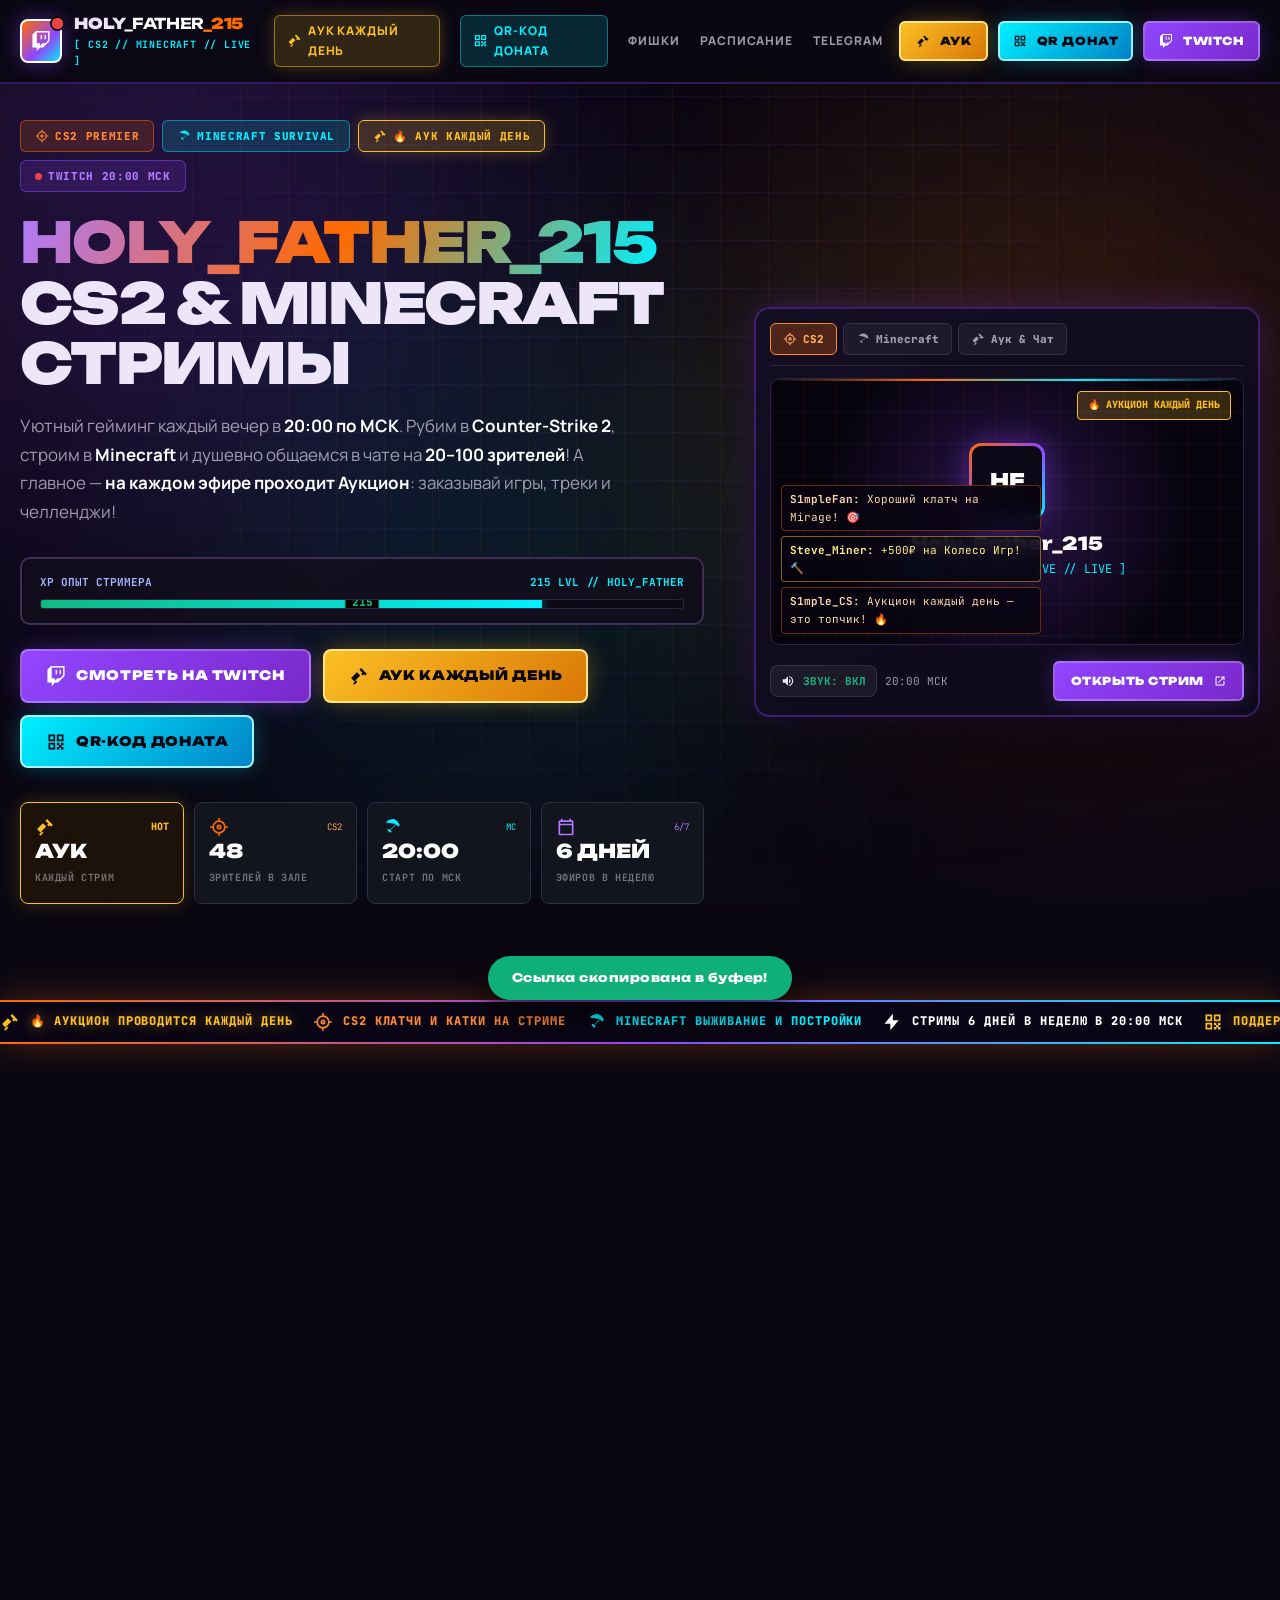
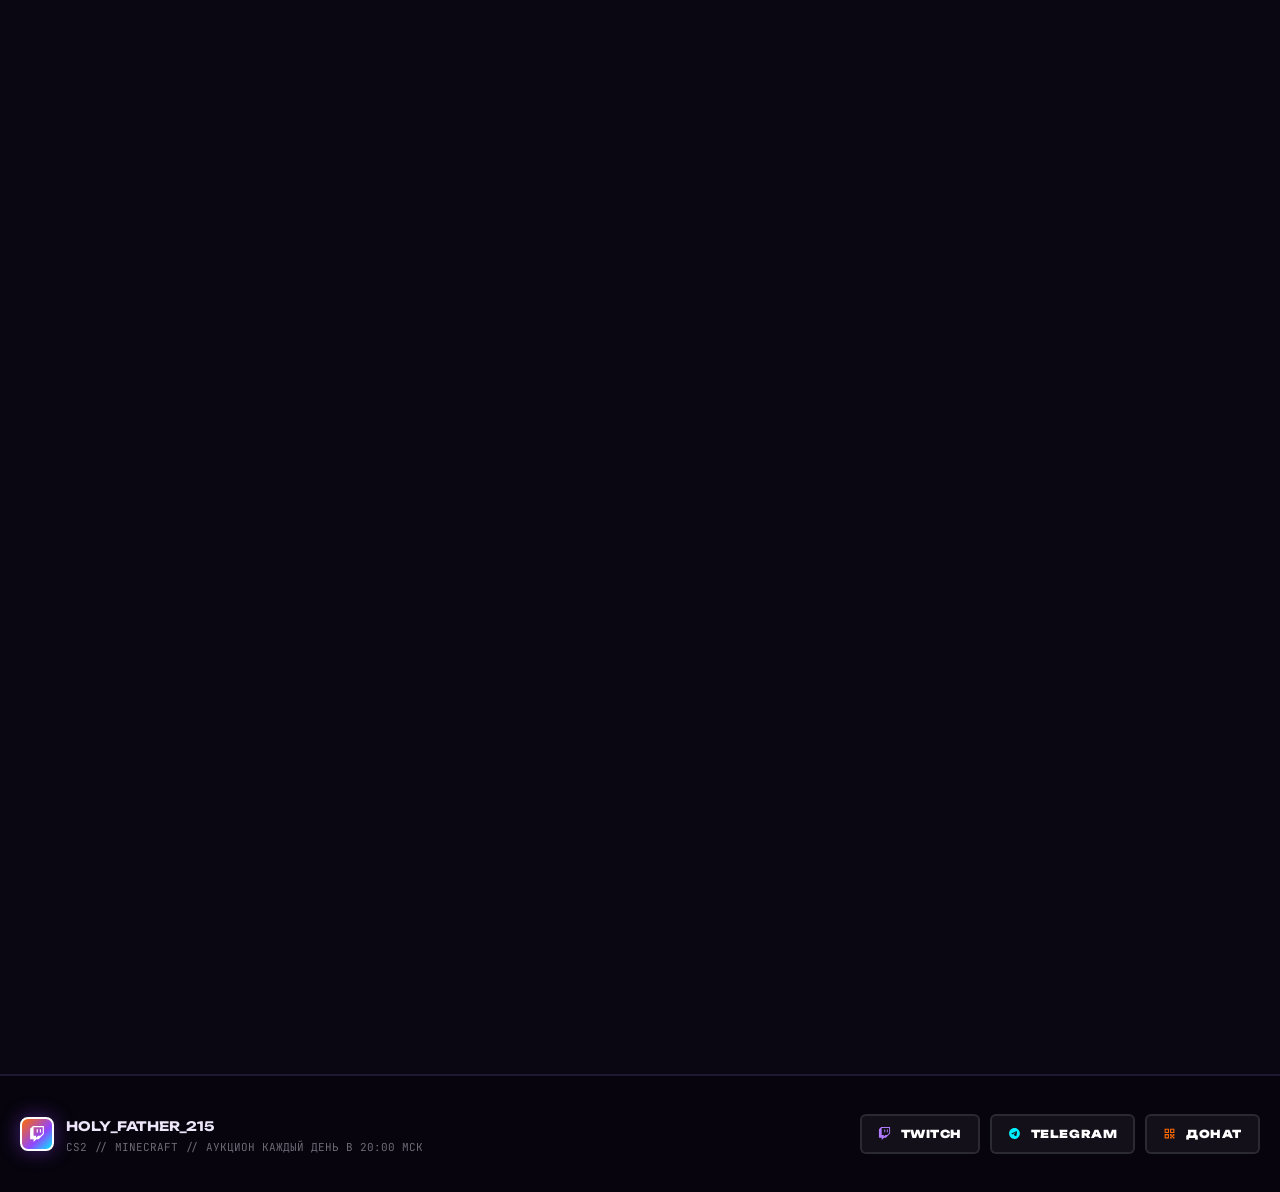
==== index.html @ e89db0e5 "feat: исправить отображение QR-кода и кнопки копирования, создать смешанный дизайн CS2 + Minecraft +" ====
<!doctype html>
<html lang="ru">
<head>
<meta charset="UTF-8" />
<meta name="viewport" content="width=device-width, initial-scale=1.0, maximum-scale=5.0" />
<title>HOLY_FATHER_215 — CS2 & Minecraft Стримы · Аукцион каждый день · 20:00 МСК</title>
<meta name="description" content="Официальный игровой сайт стримера Holy_Father_215. CS2, Minecraft и ламповое общение на Twitch. Эфиры 6 дней в неделю в 20:00 по МСК. Аукцион каждый день! Донат по QR-коду." />
<meta property="og:title" content="HOLY_FATHER_215 — CS2, Minecraft, Twitch · Аук каждый день" />
<meta property="og:description" content="Ламповый стример: CS2, Minecraft, 20–100 зрителей в эфире, аукцион каждый день в 20:00 МСК! Сканируй QR-код для доната." />
<meta property="og:type" content="website" />
<meta name="theme-color" content="#0e0a17" />

<link rel="icon" href="data:image/svg+xml,%3Csvg xmlns='http://www.w3.org/2000/svg' viewBox='0 0 32 32'%3E%3Crect width='32' height='32' rx='6' fill='%239146ff'/%3E%3Cpath d='M7 6h18v14h-5l-4 4-4-4H7V6z' fill='%23fff'/%3E%3Crect x='11' y='10' width='3' height='4' fill='%239146ff'/%3E%3Crect x='18' y='10' width='3' height='4' fill='%239146ff'/%3E%3C/svg%3E" />
<link rel="preconnect" href="https://fonts.googleapis.com" />
<link rel="preconnect" href="https://fonts.gstatic.com" crossorigin />
<link href="https://fonts.googleapis.com/css2?family=Unbounded:wght@400;600;700;800;900&family=Manrope:wght@400;500;600;700;800&family=JetBrains+Mono:wght@500;700;800&display=swap" rel="stylesheet" />

<style>
/* =========================================================
   RESET & GAMING DESIGN TOKENS (CS2 + MINECRAFT + TWITCH)
   ========================================================= */
*, *::before, *::after { box-sizing: border-box; margin: 0; padding: 0; }
html { scroll-behavior: smooth; -webkit-text-size-adjust: 100%; }
body {
  background: #0a0712;
  color: #ede5f8;
  font-family: "Manrope", -apple-system, BlinkMacSystemFont, "Segoe UI", Roboto, sans-serif;
  font-size: 16px;
  line-height: 1.65;
  overflow-x: hidden;
  -webkit-font-smoothing: antialiased;
}

img, svg { display: block; max-width: 100%; }
a { color: inherit; text-decoration: none; }
button { font: inherit; color: inherit; cursor: pointer; border: 0; background: none; }

::selection { background: #9146ff; color: #ffffff; }
::-webkit-scrollbar { width: 8px; }
::-webkit-scrollbar-track { background: #0c0816; }
::-webkit-scrollbar-thumb {
  background: linear-gradient(#ff6b00, #9146ff, #00f0ff);
  border-radius: 4px;
}

:root {
  /* TWITCH TOKENS */
  --twitch: #9146ff;
  --twitch-light: #af7aff;
  --twitch-glow: rgba(145, 70, 255, 0.45);
  
  /* CS2 TACTICAL ORANGE / FIRE TOKENS */
  --cs-orange: #ff6a00;
  --cs-amber: #f59e0b;
  --cs-glow: rgba(255, 106, 0, 0.45);
  --cs-metal: #12151e;
  --cs-border: #283042;
  
  /* MINECRAFT PIXEL / DIAMOND / EMERALD TOKENS */
  --mc-diamond: #00f0ff;
  --mc-diamond-glow: rgba(0, 240, 255, 0.4);
  --mc-emerald: #10b981;
  --mc-gold: #fbbf24;
  --mc-redstone: #ef4444;
  --mc-obsidian: #181124;
  
  /* UI BASE */
  --card-bg: rgba(18, 14, 28, 0.85);
  --card-border: rgba(145, 70, 255, 0.25);
  --line: rgba(255, 255, 255, 0.1);
  --muted: rgba(237, 229, 248, 0.65);
  --muted2: rgba(237, 229, 248, 0.45);
  
  --font-d: "Unbounded", system-ui, sans-serif;
  --font-m: "JetBrains Mono", monospace;
  --ease: cubic-bezier(0.16, 1, 0.3, 1);
}

.container { width: min(1240px, 100% - 36px); margin-inline: auto; }
.ic { width: 20px; height: 20px; fill: currentColor; flex-shrink: 0; }
.display { font-family: var(--font-d); }
.mono { font-family: var(--font-m); }

/* GAMING GRADIENTS */
.grad-twitch-cs {
  background: linear-gradient(115deg, #af7aff 0%, #ff6a00 50%, #00f0ff 100%);
  -webkit-background-clip: text; background-clip: text; color: transparent;
}
.grad-cs2 {
  background: linear-gradient(115deg, #fde68a 0%, #ff6a00 60%, #ef4444 100%);
  -webkit-background-clip: text; background-clip: text; color: transparent;
}
.grad-diamond {
  background: linear-gradient(115deg, #ffffff 0%, #00f0ff 60%, #3b82f6 100%);
  -webkit-background-clip: text; background-clip: text; color: transparent;
}

/* MINECRAFT PIXEL BORDER UTILITY */
.mc-box {
  background: #140f20;
  border: 2px solid #3d2f54;
  box-shadow: inset 2px 2px 0 rgba(255,255,255,0.1), inset -2px -2px 0 rgba(0,0,0,0.6);
}

/* CS2 TACTICAL HUD CUT-CORNER */
.cs-cut {
  clip-path: polygon(0 0, calc(100% - 14px) 0, 100% 14px, 100% 100%, 14px 100%, 0 calc(100% - 14px));
}
.cs-cut-btn {
  clip-path: polygon(0 0, calc(100% - 10px) 0, 100% 10px, 100% 100%, 10px 100%, 0 calc(100% - 10px));
}

/* =========================================================
   CINEMATIC BACKGROUND WITH VOXEL MESH & GLOW
   ========================================================= */
.bg-viewport {
  position: fixed; inset: 0; z-index: -1; overflow: hidden; pointer-events: none;
}
.mesh-cs-mc {
  position: absolute; inset: 0;
  background-image:
    linear-gradient(rgba(145, 70, 255, 0.08) 1px, transparent 1px),
    linear-gradient(90deg, rgba(255, 106, 0, 0.06) 1px, transparent 1px);
  background-size: 48px 48px;
  mask-image: radial-gradient(circle at 50% 30%, black 40%, transparent 88%);
  -webkit-mask-image: radial-gradient(circle at 50% 30%, black 40%, transparent 88%);
}
.ambient-orb {
  position: absolute; border-radius: 50%; filter: blur(140px); opacity: 0.65; will-change: transform;
}
.orb-twitch { width: 620px; height: 620px; left: -140px; top: -100px; background: rgba(145, 70, 255, 0.32); }
.orb-cs { width: 560px; height: 560px; right: -120px; top: 15%; background: rgba(255, 106, 0, 0.26); }
.orb-mc { width: 500px; height: 500px; left: 20%; bottom: 10%; background: rgba(0, 240, 255, 0.18); }
.orb-gold { width: 440px; height: 440px; right: 15%; bottom: 30%; background: rgba(251, 191, 36, 0.16); }

/* =========================================================
   KEYFRAMES & ANIMATIONS
   ========================================================= */
@keyframes hud-float { 0%, 100% { transform: translateY(0); } 50% { transform: translateY(-12px); } }
@keyframes scan-laser { 0% { top: 0; opacity: 0.9; } 50% { opacity: 1; } 100% { top: 100%; opacity: 0.9; } }
@keyframes dot-blink { 0%, 100% { opacity: 1; } 50% { opacity: 0.3; } }
@keyframes dot-ping { 0% { transform: scale(0.9); opacity: 0.9; } 100% { transform: scale(2.2); opacity: 0; } }
@keyframes marquee-anim { 0% { transform: translateX(0); } 100% { transform: translateX(-50%); } }
@keyframes glow-pulse { 0%, 100% { box-shadow: 0 0 25px rgba(251, 191, 36, 0.35); } 50% { box-shadow: 0 0 45px rgba(255, 106, 0, 0.55); } }

.anim-marquee { animation: marquee-anim 28s linear infinite; }
.anim-float { animation: hud-float 6s ease-in-out infinite; }

/* REVEAL ON SCROLL */
.reveal {
  opacity: 0; transform: translateY(24px);
  transition: opacity 0.7s var(--ease), transform 0.7s var(--ease);
}
.reveal.in { opacity: 1; transform: none; }
@media (prefers-reduced-motion: reduce) {
  *, *::before, *::after { animation-duration: 0.01ms !important; transition-duration: 0.01ms !important; }
  .reveal { opacity: 1; transform: none; }
}

/* =========================================================
   TOP NAVIGATION BAR (CS2 + TWITCH + MINECRAFT)
   ========================================================= */
.nav {
  position: fixed; inset: 0 0 auto; z-index: 100;
  background: rgba(10, 7, 18, 0.88); backdrop-filter: blur(20px); -webkit-backdrop-filter: blur(20px);
  border-bottom: 2px solid rgba(145, 70, 255, 0.3);
  transition: all 0.3s var(--ease);
}
.nav-inner {
  display: flex; align-items: center; justify-content: space-between; padding: 12px 0; gap: 16px;
}
.brand-hud {
  display: flex; align-items: center; gap: 12px; font-family: var(--font-d); font-weight: 900;
}
.brand-avatar-box {
  position: relative; width: 44px; height: 44px;
  background: linear-gradient(135deg, #ff6a00, #9146ff 60%, #00f0ff);
  border: 2px solid #fff; border-radius: 8px; display: grid; place-items: center; color: #fff;
  box-shadow: 0 0 20px var(--twitch-glow);
}
.brand-avatar-box .live-dot {
  position: absolute; top: -3px; right: -3px; width: 11px; height: 11px; border-radius: 50%;
  background: #ef4444; box-shadow: 0 0 0 2px #0a0712;
}
.brand-avatar-box .live-dot::after {
  content: ''; position: absolute; inset: 0; border-radius: 50%;
  background: #ef4444; animation: dot-ping 1.8s infinite;
}
.brand-title-wrap { display: flex; flex-direction: column; }
.brand-title {
  font-size: 15px; font-weight: 900; letter-spacing: -0.02em; text-transform: uppercase;
}
.brand-title b { color: #fff; }
.brand-title span { color: var(--cs-orange); }
.brand-sub {
  font-family: var(--font-m); font-size: 10px; font-weight: 700; color: #00f0ff; letter-spacing: 0.08em;
}

.nav-links { display: none; align-items: center; gap: 20px; }
.nav-links a {
  font-size: 12px; font-weight: 800; letter-spacing: 0.08em; text-transform: uppercase;
  color: var(--muted); transition: color 0.2s, transform 0.2s;
  display: inline-flex; align-items: center; gap: 6px;
}
.nav-links a:hover { color: #fff; transform: translateY(-1px); }

.nav-pill-gold {
  color: #fbbf24 !important; background: rgba(251, 191, 36, 0.16);
  border: 1px solid rgba(251, 191, 36, 0.5); padding: 5px 12px; border-radius: 6px;
  box-shadow: 0 0 16px rgba(251, 191, 36, 0.25);
}
.nav-pill-gold:hover { background: rgba(251, 191, 36, 0.3); border-color: #fbbf24; }

.nav-pill-qr {
  color: #00f0ff !important; background: rgba(0, 240, 255, 0.14);
  border: 1px solid rgba(0, 240, 255, 0.4); padding: 5px 12px; border-radius: 6px;
}
.nav-pill-qr:hover { background: rgba(0, 240, 255, 0.25); border-color: #00f0ff; }

.nav-actions { display: flex; align-items: center; gap: 10px; }
.mobile-toggle-btn {
  display: none; background: rgba(255, 255, 255, 0.08);
  border: 1px solid var(--line); border-radius: 6px; padding: 8px;
}
@media (min-width: 980px) {
  .nav-links { display: flex; }
  .mobile-toggle-btn { display: none; }
}
@media (max-width: 979px) {
  .mobile-toggle-btn { display: grid; place-items: center; }
}

/* MOBILE DRAWER */
.mobile-nav {
  position: fixed; inset: 0; background: rgba(10, 7, 18, 0.98); backdrop-filter: blur(28px);
  z-index: 99; display: none; flex-direction: column; padding: 84px 20px 32px; gap: 14px;
}
.mobile-nav.open { display: flex; }
.mobile-nav a {
  font-family: var(--font-d); font-size: 14px; font-weight: 800; padding: 14px 18px; border-radius: 8px;
  background: rgba(255, 255, 255, 0.04); border: 1px solid var(--line);
  display: flex; align-items: center; gap: 12px;
}
.mobile-nav a.gold {
  background: rgba(251, 191, 36, 0.16); border-color: #fbbf24; color: #fbbf24;
}

/* =========================================================
   BUTTONS (GAMING CS2 / MINECRAFT STYLE)
   ========================================================= */
.btn {
  position: relative; display: inline-flex; align-items: center; justify-content: center; gap: 10px;
  padding: 14px 24px; font-family: var(--font-d); font-size: 13px; font-weight: 900;
  letter-spacing: 0.05em; text-transform: uppercase; transition: all 0.25s var(--ease);
  overflow: hidden; white-space: nowrap; border-radius: 8px;
}
.btn:hover { transform: translateY(-2px); }
.btn:active { transform: translateY(0); }
.btn-sm { padding: 9px 16px; font-size: 11px; border-radius: 6px; }

.btn-twitch {
  background: linear-gradient(135deg, #9146ff, #7928ca); color: #fff;
  box-shadow: 0 0 25px -4px var(--twitch-glow); border: 2px solid rgba(255, 255, 255, 0.25);
}
.btn-twitch:hover {
  background: linear-gradient(135deg, #a25fff, #8f3fe6); box-shadow: 0 0 35px var(--twitch-glow);
}

.btn-cs {
  background: linear-gradient(135deg, #ff6a00, #d95300); color: #fff;
  box-shadow: 0 0 25px -4px var(--cs-glow); border: 2px solid #ffa05c;
}
.btn-cs:hover {
  background: linear-gradient(135deg, #ff7e24, #ff6a00); box-shadow: 0 0 35px var(--cs-glow);
}

.btn-gold {
  background: linear-gradient(135deg, #fbbf24, #d97706); color: #0a0712; font-weight: 900;
  box-shadow: 0 0 25px -4px rgba(251, 191, 36, 0.45); border: 2px solid #fde68a;
}
.btn-gold:hover {
  background: linear-gradient(135deg, #fde68a, #fbbf24); box-shadow: 0 0 35px rgba(251, 191, 36, 0.6);
}

.btn-diamond {
  background: linear-gradient(135deg, #00f0ff, #0284c7); color: #0a0712; font-weight: 900;
  box-shadow: 0 0 25px -4px var(--mc-diamond-glow); border: 2px solid #a5f3fc;
}
.btn-diamond:hover {
  background: linear-gradient(135deg, #a5f3fc, #00f0ff); box-shadow: 0 0 35px var(--mc-diamond-glow);
}

.btn-ghost {
  background: rgba(255, 255, 255, 0.05); border: 2px solid var(--line); color: #fff;
}
.btn-ghost:hover {
  background: rgba(255, 255, 255, 0.12); border-color: rgba(255, 255, 255, 0.3);
}

/* =========================================================
   HERO SECTION (CS2 HUD + MINECRAFT BLOCKS + TWITCH)
   ========================================================= */
.hero { padding: 120px 0 60px; position: relative; }
.hero-grid {
  display: grid; grid-template-columns: 1fr; gap: 40px; align-items: center;
}
@media (min-width: 1040px) {
  .hero-grid { grid-template-columns: 1.15fr 0.85fr; gap: 50px; }
}

.game-badges-row {
  display: flex; flex-wrap: wrap; gap: 8px; margin-bottom: 20px;
}
.badge-tag {
  display: inline-flex; align-items: center; gap: 6px; padding: 6px 14px; border-radius: 6px;
  font-size: 11px; font-weight: 800; letter-spacing: 0.06em; text-transform: uppercase;
  font-family: var(--font-m);
}
.tag-cs {
  background: rgba(255, 106, 0, 0.16); border: 1px solid rgba(255, 106, 0, 0.5); color: #ff8833;
}
.tag-mc {
  background: rgba(0, 240, 255, 0.15); border: 1px solid rgba(0, 240, 255, 0.45); color: #00f0ff;
}
.tag-twitch {
  background: rgba(145, 70, 255, 0.16); border: 1px solid rgba(145, 70, 255, 0.5); color: #af7aff;
}
.tag-auc {
  background: rgba(251, 191, 36, 0.18); border: 1px solid #fbbf24; color: #fbbf24;
  box-shadow: 0 0 16px rgba(251, 191, 36, 0.25);
}

.hero h1 {
  font-family: var(--font-d); font-size: clamp(32px, 5.2vw, 56px); font-weight: 900;
  line-height: 1.08; letter-spacing: -0.03em; margin-bottom: 18px;
}
.hero p.lead {
  font-size: clamp(15px, 1.8vw, 17px); line-height: 1.7; color: var(--muted);
  max-width: 620px; margin-bottom: 30px;
}
.hero p.lead b { color: #fff; }

.hero-cta-row {
  display: flex; flex-wrap: wrap; align-items: center; gap: 12px; margin-bottom: 34px;
}

/* MINECRAFT XP BAR AT HERO STATS */
.mc-xp-container {
  background: rgba(18, 14, 28, 0.85); border: 2px solid #3d2f54; border-radius: 10px;
  padding: 14px 18px; margin-bottom: 24px; position: relative;
}
.mc-xp-head {
  display: flex; align-items: center; justify-content: space-between; font-size: 11px;
  font-family: var(--font-m); font-weight: 700; color: #a5b4fc; margin-bottom: 8px;
}
.mc-xp-bar {
  height: 10px; background: #0c0816; border: 1px solid #2e2440; border-radius: 3px;
  overflow: hidden; position: relative;
}
.mc-xp-fill {
  height: 100%; width: 78%;
  background: linear-gradient(90deg, #10b981, #00f0ff);
  box-shadow: 0 0 12px rgba(0, 240, 255, 0.6);
}
.mc-lvl-num {
  position: absolute; left: 50%; top: -8px; transform: translateX(-50%);
  background: #000; border: 1px solid #10b981; color: #10b981;
  font-family: var(--font-m); font-size: 11px; font-weight: 900; padding: 0 6px; border-radius: 4px;
}

/* STATS GRID (CS2 + MC + TWITCH STATS) */
.hud-stats-grid {
  display: grid; grid-template-columns: repeat(2, 1fr); gap: 10px;
}
@media (min-width: 540px) {
  .hud-stats-grid { grid-template-columns: repeat(4, 1fr); }
}
.hud-card {
  background: var(--cs-metal); border: 1px solid var(--cs-border); border-radius: 8px;
  padding: 14px; position: relative; transition: all 0.2s var(--ease);
}
.hud-card:hover {
  border-color: #ff6a00; transform: translateY(-2px);
  box-shadow: 0 8px 20px -6px var(--cs-glow);
}
.hud-card.gold-glow {
  border-color: #fbbf24; background: rgba(38, 24, 8, 0.7);
  box-shadow: 0 0 20px rgba(251, 191, 36, 0.2);
}
.hud-card-top {
  display: flex; align-items: center; justify-content: space-between; margin-bottom: 4px;
}
.hud-card b {
  display: block; font-family: var(--font-d); font-size: 19px; font-weight: 900; line-height: 1.1; color: #fff;
}
.hud-card small {
  font-family: var(--font-m); font-size: 10px; font-weight: 700; text-transform: uppercase;
  color: var(--muted2); letter-spacing: 0.06em;
}

/* =========================================================
   STREAM PLAYER (SWITCHABLE MODES: CS2, MINECRAFT, TWITCH)
   ========================================================= */
.stream-hud-box {
  background: linear-gradient(145deg, #130e22, #0d0918);
  border: 2px solid rgba(145, 70, 255, 0.35); border-radius: 16px; padding: 14px;
  box-shadow: 0 24px 60px -12px rgba(0, 0, 0, 0.8), 0 0 45px -10px var(--twitch-glow);
  position: relative;
}
.stream-hud-tabs {
  display: flex; gap: 6px; padding-bottom: 10px; border-bottom: 1px solid var(--line);
}
.stream-tab-btn {
  padding: 6px 12px; font-family: var(--font-m); font-size: 11px; font-weight: 800;
  border-radius: 6px; background: rgba(255, 255, 255, 0.05); border: 1px solid var(--line);
  color: var(--muted); cursor: pointer; transition: all 0.2s; display: flex; align-items: center; gap: 6px;
}
.stream-tab-btn:hover { color: #fff; background: rgba(255, 255, 255, 0.1); }
.stream-tab-btn.active {
  background: rgba(145, 70, 255, 0.25); border-color: #af7aff; color: #fff;
}
.stream-tab-btn.active.cs {
  background: rgba(255, 106, 0, 0.25); border-color: #ff8833; color: #ffaa55;
}
.stream-tab-btn.active.mc {
  background: rgba(0, 240, 255, 0.2); border-color: #00f0ff; color: #00f0ff;
}

.player-viewport {
  position: relative; border-radius: 10px; aspect-ratio: 16/9; overflow: hidden;
  background: #06030c; margin: 12px 0; display: flex; flex-direction: column;
  justify-content: space-between; border: 1px solid #2e2246;
}
.player-viewport .screen-layer {
  position: absolute; inset: 0;
  background:
    radial-gradient(circle at 50% 50%, rgba(145, 70, 255, 0.25) 0%, transparent 70%),
    linear-gradient(rgba(0, 240, 255, 0.06) 1px, transparent 1px),
    linear-gradient(90deg, rgba(255, 106, 0, 0.06) 1px, transparent 1px);
  background-size: 100% 100%, 32px 32px, 32px 32px;
}
.player-scanline {
  position: absolute; left: 0; right: 0; height: 2px;
  background: linear-gradient(90deg, transparent, #ff6a00, #00f0ff, transparent);
  animation: scan-laser 4s linear infinite; pointer-events: none;
}
.stream-center-card {
  position: relative; z-index: 2; display: flex; flex-direction: column;
  align-items: center; justify-content: center; height: 100%; padding: 16px; text-align: center;
}
.avatar-hud-ring {
  width: 76px; height: 76px; border-radius: 12px; margin-bottom: 10px;
  background: linear-gradient(135deg, #ff6a00, #9146ff, #00f0ff);
  padding: 3px; box-shadow: 0 0 30px var(--twitch-glow);
}
.avatar-hud-inner {
  width: 100%; height: 100%; border-radius: 9px; background: #0c0818;
  display: grid; place-items: center; font-family: var(--font-d); font-weight: 900;
  font-size: 20px; color: #fff;
}
.hud-chip-top {
  position: absolute; top: 12px; right: 12px; padding: 5px 10px; border-radius: 4px;
  font-size: 10px; font-weight: 800; font-family: var(--font-m);
  background: rgba(251, 191, 36, 0.2); border: 1px solid #fbbf24; color: #fbbf24;
}
.hud-chat-box {
  position: absolute; bottom: 10px; left: 10px; display: flex; flex-direction: column;
  gap: 5px; max-width: 260px; z-index: 3; pointer-events: none;
}
.hud-chat-line {
  font-size: 11px; font-family: var(--font-m); background: rgba(8, 4, 16, 0.85);
  backdrop-filter: blur(8px); padding: 4px 8px; border-radius: 4px;
  border: 1px solid rgba(255, 255, 255, 0.08);
}
.hud-chat-line.cs-chat { border-color: rgba(255, 106, 0, 0.4); color: #fed7aa; }
.hud-chat-line.mc-chat { border-color: rgba(0, 240, 255, 0.4); color: #cffafe; }
.hud-chat-line.auc-chat { border-color: rgba(251, 191, 36, 0.5); color: #fef08a; }

.stream-hud-bottom {
  display: flex; align-items: center; justify-content: space-between; padding-top: 4px; gap: 10px;
}

/* =========================================================
   TICKER RUNNING STRIP (CS2 / MC / TWITCH ALERTS)
   ========================================================= */
.ticker-gaming {
  background: linear-gradient(90deg, #ff6a00, #9146ff, #00f0ff);
  padding: 2px 0; margin: 36px 0; box-shadow: 0 0 35px rgba(255, 106, 0, 0.3);
}
.ticker-dark {
  background: #090514; padding: 10px 0; overflow: hidden; display: flex;
}
.ticker-content { display: flex; gap: 40px; white-space: nowrap; }
.tick-unit {
  display: inline-flex; align-items: center; gap: 10px; font-family: var(--font-m);
  font-size: 12px; font-weight: 800; text-transform: uppercase; letter-spacing: 0.08em; color: #fff;
}
.tick-unit.cs { color: #ff8833; }
.tick-unit.mc { color: #00f0ff; }
.tick-unit.auc { color: #fbbf24; text-shadow: 0 0 14px rgba(251, 191, 36, 0.5); }

/* =========================================================
   SECTION HEADINGS
   ========================================================= */
.sec-title-wrap { text-align: center; max-width: 720px; margin: 0 auto 40px; }
.sec-tag {
  display: inline-flex; align-items: center; gap: 8px; padding: 5px 14px; border-radius: 6px;
  font-size: 11px; font-weight: 800; letter-spacing: 0.08em; text-transform: uppercase;
  font-family: var(--font-m); margin-bottom: 12px;
}
.sec-tag.gold { background: rgba(251, 191, 36, 0.15); border: 1px solid #fbbf24; color: #fbbf24; }
.sec-tag.diamond { background: rgba(0, 240, 255, 0.14); border: 1px solid #00f0ff; color: #00f0ff; }
.sec-tag.orange { background: rgba(255, 106, 0, 0.16); border: 1px solid #ff6a00; color: #ff8833; }

.sec-title-wrap h2 {
  font-family: var(--font-d); font-size: clamp(26px, 3.8vw, 42px); font-weight: 900;
  letter-spacing: -0.03em; line-height: 1.15; margin-bottom: 12px;
}
.sec-title-wrap p { font-size: 16px; color: var(--muted); line-height: 1.6; }

/* =========================================================
   1) ПЛАШКА: АУКЦИОН ПРОВОДИТСЯ КАЖДЫЙ ДЕНЬ (CS2 CASE / MC CHEST VIBE)
   ========================================================= */
.auc-epic-card {
  background: linear-gradient(135deg, rgba(38, 20, 5, 0.92), rgba(18, 10, 32, 0.95));
  border: 2px solid #fbbf24; border-radius: 16px; padding: clamp(24px, 4vw, 40px);
  box-shadow: 0 0 50px rgba(251, 191, 36, 0.25), inset 0 0 25px rgba(251, 191, 36, 0.08);
  position: relative; overflow: hidden; margin-bottom: 50px;
}
.auc-epic-card::before {
  content: ''; position: absolute; top: -60px; right: -60px; width: 300px; height: 300px;
  background: radial-gradient(circle, rgba(251, 191, 36, 0.2) 0%, transparent 70%);
  pointer-events: none;
}
.auc-grid-layout {
  display: grid; grid-template-columns: 1fr; gap: 24px; align-items: center;
}
@media (min-width: 860px) {
  .auc-grid-layout { grid-template-columns: 1.25fr 0.75fr; gap: 36px; }
}

.auc-details h3 {
  font-family: var(--font-d); font-size: clamp(22px, 3.2vw, 36px); font-weight: 900;
  line-height: 1.18; color: #fff; margin-bottom: 12px;
}
.auc-details p {
  font-size: clamp(14px, 1.7vw, 16px); color: rgba(254, 243, 199, 0.9);
  line-height: 1.65; margin-bottom: 22px;
}
.auc-details p b { color: #fbbf24; }

.auc-status-widget {
  background: #0f0a1c; border: 1px solid rgba(251, 191, 36, 0.4);
  border-radius: 12px; padding: 20px; box-shadow: 0 8px 24px rgba(0, 0, 0, 0.5);
}
.auc-status-top {
  display: flex; align-items: center; justify-content: space-between; margin-bottom: 12px;
}

/* =========================================================
   2) ОТДЕЛЬНЫЙ QR-КОД ДЛЯ ДОНАТА (100% ВИДЕН, БЕЗ СРЕЗОВ)
   ========================================================= */
.donate-qr-wrapper {
  background: linear-gradient(145deg, rgba(24, 12, 46, 0.92), rgba(12, 6, 24, 0.96));
  border: 2px solid rgba(0, 240, 255, 0.45); border-radius: 20px;
  padding: clamp(24px, 4.5vw, 48px); margin-bottom: 60px;
  box-shadow: 0 24px 60px -10px rgba(0, 0, 0, 0.8), 0 0 45px rgba(0, 240, 255, 0.2);
  position: relative;
}
/* GRID WITH MINMAX(0, ...) PREVENTS ANY UNWANTED OVERFLOW */
.donate-qr-content {
  display: grid; grid-template-columns: minmax(0, 1fr); gap: 36px; align-items: center;
}
@media (min-width: 900px) {
  .donate-qr-content { grid-template-columns: minmax(0, 1.15fr) minmax(0, 0.85fr); gap: 48px; }
}

.qr-info-column { min-width: 0; }
.qr-info-column h2 {
  font-family: var(--font-d); font-size: clamp(26px, 3.6vw, 40px); font-weight: 900;
  line-height: 1.15; margin-bottom: 14px;
}
.qr-info-column p {
  font-size: 15px; color: var(--muted); line-height: 1.65; margin-bottom: 24px;
}

/* FIXED & ROCK-SOLID COPY LINK BAR (WILL NEVER CUT OFF THE BUTTON!) */
.copy-url-bar {
  background: #090514; border: 1.5px solid rgba(0, 240, 255, 0.35); border-radius: 10px;
  padding: 8px 10px 8px 16px; display: flex; align-items: center; justify-content: space-between;
  gap: 12px; margin-top: 22px; width: 100%; max-width: 100%; box-sizing: border-box;
}
.copy-url-bar code {
  font-family: var(--font-m); font-size: 12px; color: #a5f3fc;
  flex: 1 1 0%; min-width: 0; overflow: hidden; text-overflow: ellipsis; white-space: nowrap;
}
.btn-copy-bar {
  flex: 0 0 auto; white-space: nowrap; padding: 10px 18px; border-radius: 6px;
  font-family: var(--font-d); font-size: 11px; font-weight: 800;
  background: linear-gradient(135deg, #00f0ff, #0284c7); color: #0a0712;
  transition: all 0.2s; display: flex; align-items: center; gap: 6px;
}
.btn-copy-bar:hover { background: #38bdf8; transform: translateY(-1px); }
.btn-copy-bar.done {
  background: #10b981; color: #fff;
}

/* QR CODE VISUAL FRAME (GUARANTEED VISIBILITY & SIZING) */
.qr-visual-box {
  display: flex; flex-direction: column; align-items: center; text-align: center;
  min-width: 0; justify-content: center;
}
.qr-minecraft-case {
  position: relative; padding: 18px; background: #ffffff;
  border-radius: 16px; border: 3px solid #ff6a00;
  box-shadow: 0 0 40px var(--cs-glow), 0 0 60px var(--mc-diamond-glow);
  width: 260px; max-width: 100%; aspect-ratio: 1 / 1;
  display: flex; align-items: center; justify-content: center; margin-bottom: 16px;
}
.qr-minecraft-case img {
  width: 100%; height: 100%; object-fit: contain; border-radius: 6px;
}
.qr-scan-beam {
  position: absolute; left: 8px; right: 8px; height: 3px;
  background: linear-gradient(90deg, transparent, #ff6a00, #00f0ff, transparent);
  box-shadow: 0 0 12px #00f0ff; animation: scan-laser 3s ease-in-out infinite;
  pointer-events: none; border-radius: 2px;
}
.bracket-corner { position: absolute; width: 18px; height: 18px; border: 3px solid #00f0ff; }
.bk-tl { top: -4px; left: -4px; border-right: 0; border-bottom: 0; }
.bk-tr { top: -4px; right: -4px; border-left: 0; border-bottom: 0; }
.bk-bl { bottom: -4px; left: -4px; border-right: 0; border-top: 0; }
.bk-br { bottom: -4px; right: -4px; border-left: 0; border-top: 0; }

/* =========================================================
   FEATURES GRID (GAMING THEME: CS2, MC, TWITCH)
   ========================================================= */
.gaming-feat-grid {
  display: grid; grid-template-columns: 1fr; gap: 18px;
}
@media (min-width: 640px) { .gaming-feat-grid { grid-template-columns: repeat(2, 1fr); } }
@media (min-width: 1040px) { .gaming-feat-grid { grid-template-columns: repeat(3, 1fr); } }

.g-card {
  background: var(--cs-metal); border: 2px solid #221c33; border-radius: 14px;
  padding: 28px 24px; position: relative; transition: all 0.25s var(--ease);
}
.g-card:hover {
  transform: translateY(-4px); border-color: #9146ff;
  box-shadow: 0 16px 35px -10px var(--twitch-glow);
}
.g-card.cs-accent { border-color: rgba(255, 106, 0, 0.4); }
.g-card.cs-accent:hover { border-color: #ff6a00; box-shadow: 0 16px 35px -10px var(--cs-glow); }
.g-card.mc-accent { border-color: rgba(0, 240, 255, 0.4); }
.g-card.mc-accent:hover { border-color: #00f0ff; box-shadow: 0 16px 35px -10px var(--mc-diamond-glow); }

.g-card-icon {
  width: 48px; height: 48px; border-radius: 10px; display: grid; place-items: center;
  color: #fff; margin-bottom: 16px;
}
.g-card h3 {
  font-family: var(--font-d); font-size: 17px; font-weight: 800; color: #fff; margin-bottom: 8px;
}
.g-card p { font-size: 14px; color: var(--muted); line-height: 1.6; }

/* =========================================================
   SCHEDULE & TELEGRAM
   ========================================================= */
.sched-mc-grid { display: grid; grid-template-columns: 1fr; gap: 28px; }
@media (min-width: 960px) { .sched-mc-grid { grid-template-columns: 1fr 1fr; } }

.sched-box {
  background: var(--card-bg); border: 2px solid var(--card-border); border-radius: 18px;
  padding: 30px; position: relative;
}
.timer-row { display: flex; gap: 10px; margin: 24px 0; }
.timer-cell {
  flex: 1; background: #0c0818; border: 1.5px solid #2e2444; border-radius: 10px;
  padding: 14px 6px; text-align: center;
}
.timer-cell b {
  display: block; font-family: var(--font-d); font-size: clamp(24px, 3.5vw, 36px);
  font-weight: 900; color: #fff; line-height: 1;
}
.timer-cell small {
  font-family: var(--font-m); font-size: 10px; font-weight: 700; text-transform: uppercase;
  color: var(--muted2); letter-spacing: 0.08em;
}

.week-pills { display: grid; grid-template-columns: repeat(7, 1fr); gap: 6px; margin-top: 20px; }
.day-mc-pill {
  background: rgba(255, 255, 255, 0.04); border: 1px solid var(--line); border-radius: 8px;
  padding: 10px 4px; text-align: center;
}
.day-mc-pill b {
  display: block; font-family: var(--font-d); font-size: 12px; font-weight: 800; color: #fff; margin-bottom: 2px;
}
.day-mc-pill span { display: block; font-size: 9px; font-family: var(--font-m); color: var(--muted2); }
.day-mc-pill.today {
  border-color: #ff6a00; background: rgba(255, 106, 0, 0.22); box-shadow: 0 0 16px var(--cs-glow);
}
.day-mc-pill.today b { color: #ffaa55; }
.day-mc-pill.sun { border-color: #00f0ff; background: rgba(0, 240, 255, 0.1); }
.day-mc-pill.sun span { color: #00f0ff; }

/* TELEGRAM POLL WIDGET */
.tg-hud-poll {
  background: #0d121c; border: 1.5px solid rgba(0, 240, 255, 0.35); border-radius: 14px;
  padding: 20px;
}
.poll-choice {
  background: rgba(255, 255, 255, 0.05); border: 1px solid rgba(255, 255, 255, 0.1);
  border-radius: 8px; padding: 12px 14px; margin-top: 10px; cursor: pointer;
  position: relative; overflow: hidden; display: flex; align-items: center;
  justify-content: space-between; transition: border-color 0.2s;
}
.poll-choice:hover { border-color: #00f0ff; }
.poll-choice.voted { border-color: #00f0ff; background: rgba(0, 240, 255, 0.15); }
.poll-choice-fill {
  position: absolute; left: 0; top: 0; bottom: 0; background: rgba(0, 240, 255, 0.2);
  pointer-events: none; transition: width 0.6s var(--ease);
}

/* GAMING SOUNDBOARD (XP DING, CS BEEP, SUB CHEER) */
.soundboard-row {
  display: flex; flex-wrap: wrap; justify-content: center; gap: 10px; margin-top: 18px;
}
.sb-btn {
  background: rgba(255, 255, 255, 0.06); border: 1px solid var(--line); border-radius: 8px;
  padding: 10px 16px; font-family: var(--font-m); font-size: 13px; font-weight: 700;
  display: inline-flex; align-items: center; gap: 8px; transition: all 0.2s; cursor: pointer;
}
.sb-btn:hover {
  background: rgba(145, 70, 255, 0.2); border-color: #9146ff; transform: scale(1.05);
}

/* =========================================================
   MEGA CTA & FOOTER
   ========================================================= */
.mega-gamer-cta {
  background: linear-gradient(135deg, rgba(38, 14, 56, 0.9), rgba(12, 6, 26, 0.96));
  border: 2px solid rgba(255, 106, 0, 0.5); border-radius: 24px;
  padding: clamp(32px, 5vw, 60px); text-align: center; position: relative;
  box-shadow: 0 0 55px rgba(255, 106, 0, 0.25);
}
.footer {
  border-top: 2px solid #201734; padding: 36px 0; background: #07040d; margin-top: 80px;
}
.footer-inner {
  display: flex; flex-direction: column; gap: 18px; align-items: center; text-align: center;
}
@media (min-width: 768px) {
  .footer-inner { flex-direction: row; justify-content: space-between; text-align: left; }
}

/* FLOATING TOAST */
.hud-toast {
  position: fixed; bottom: 20px; left: 50%; transform: translateX(-50%) translateY(120px);
  background: rgba(16, 185, 129, 0.95); color: #fff; padding: 12px 24px; border-radius: 999px;
  font-family: var(--font-d); font-size: 12px; font-weight: 800; letter-spacing: 0.04em;
  box-shadow: 0 10px 30px rgba(0, 0, 0, 0.7); z-index: 200; transition: transform 0.3s var(--ease);
  pointer-events: none;
}
.hud-toast.show { transform: translateX(-50%) translateY(0); }

/* FLOATING PARTICLES */
.floating-particle {
  position: fixed; font-size: 24px; pointer-events: none; z-index: 999;
  animation: particle-rise 1.3s ease-out forwards;
}
@keyframes particle-rise {
  0% { transform: translate(-50%, 0) scale(0.6); opacity: 1; }
  100% { transform: translate(-50%, -100px) scale(1.3); opacity: 0; }
}

.sec-spacing { padding: 65px 0; }
@media (max-width: 768px) { .sec-spacing { padding: 40px 0; } }
</style>
</head>
<body>

<!-- SVG SPRITESHEET (CS2, MINECRAFT, TWITCH) -->
<svg style="display:none">
  <defs>
    <!-- TWITCH -->
    <g id="i-twitch"><path d="M11.571 4.714h1.715v5.143H11.57zm4.715 0H18v5.143h-1.714zM6 0L1.714 4.286v15.428h5.143V24l4.286-4.286h3.428L22.286 12V0zm14.571 11.143l-3.428 3.428h-3.429l-3 3v-3H6.857V1.714h13.714Z"/></g>
    <!-- TELEGRAM -->
    <g id="i-telegram"><path d="M12 2C6.48 2 2 6.48 2 12s4.48 10 10 10 10-4.48 10-10S17.52 2 12 2zm4.64 6.8c-.15 1.58-.8 5.42-1.13 7.19-.14.75-.42 1-.68 1.03-.58.05-1.02-.38-1.58-.75-.88-.58-1.38-.94-2.23-1.5-.99-.65-.35-1.01.22-1.59.15-.15 2.71-2.48 2.76-2.69a.2.2 0 00-.05-.18c-.06-.05-.14-.03-.21-.02-.09.02-1.49.95-4.22 2.79-.4.27-.76.41-1.08.4-.36-.01-1.04-.2-1.55-.37-.63-.2-1.12-.31-1.08-.66.02-.18.27-.36.74-.55 2.92-1.27 4.86-2.11 5.83-2.51 2.78-1.16 3.35-1.36 3.73-1.36.08 0 .27.02.39.12.1.08.13.19.14.27-.01.06.01.24 0 .38z"/></g>
    <!-- CS2 CROSSHAIR / TARGET -->
    <g id="i-target"><path d="M12 2v3m0 14v3M2 12h3m14 0h3m-10-7a7 7 0 100 14 7 7 0 000-14zm0 5a2 2 0 100 4 2 2 0 000-4z" stroke="currentColor" stroke-width="2" stroke-linecap="round" fill="none"/></g>
    <!-- MINECRAFT PICKAXE -->
    <g id="i-pickaxe"><path d="M14.5 2.5a13 13 0 017 7l-2 2-2.5-2.5-7 7 1.5 1.5-1.5 1.5-3.5-3.5 1.5-1.5 1.5 1.5 7-7L4.5 6.5l2-2a13 13 0 018-2z" fill="currentColor"/></g>
    <!-- MINECRAFT SWORD -->
    <g id="i-sword"><path d="M19.5 2.5l2 2-9 9 1.5 1.5-2 2-1-1-3 3 1.5 1.5-1.5 1.5-2-2-2 2-1.5-1.5 2-2-2-2 1.5-1.5 1.5 1.5 3-3-1-1 2-2 1.5 1.5 9-9z" fill="currentColor"/></g>
    <!-- AUCTION GAVEL -->
    <g id="i-gavel"><path d="M14.5 2.5l7 7-2 2-7-7 2-2zm-5 5l4 4-7 7-4-4 7-7zm-4.5 13.5l3.5-3.5 1.5 1.5-3.5 3.5-1.5-1.5zm11-13l2 2-1.5 1.5-2-2 1.5-1.5zm6 17H2v2h20v-2z" fill="currentColor"/></g>
    <!-- QR CODE ICON -->
    <g id="i-qr"><path d="M3 3h8v8H3V3zm2 2v4h4V5H5zm8-2h8v8h-8V3zm2 2v4h4V5h-4zM3 13h8v8H3v-8zm2 2v4h4v-4H5zm13-2h3v3h-3v-3zm-5 0h3v3h-3v-3zm0 5h3v3h-3v-3zm5 0h3v3h-3v-3zm-2.5-2.5h3v3h-3v-3z" fill="currentColor"/></g>
    <!-- COPY ICON -->
    <g id="i-copy"><path d="M16 1H4c-1.1 0-2 .9-2 2v14h2V3h12V1zm3 4H8c-1.1 0-2 .9-2 2v14c0 1.1.9 2 2 2h11c1.1 0 2-.9 2-2V7c0-1.1-.9-2-2-2zm0 16H8V7h11v14z" fill="currentColor"/></g>
    <g id="i-check"><path d="M9 16.2L4.8 12l-1.4 1.4L9 19 21 7l-1.4-1.4L9 16.2z" fill="currentColor"/></g>
    <!-- SOUND -->
    <g id="i-volume"><path d="M3 9v6h4l5 5V4L7 9H3zm13.5 3c0-1.77-1.02-3.29-2.5-4.03v8.05c1.48-.73 2.5-2.25 2.5-4.02zM14 3.23v2.06c2.89.86 5 3.54 5 6.71s-2.11 5.85-5 6.71v2.06c4.01-.91 7-4.49 7-8.77s-2.99-7.86-7-8.77z" fill="currentColor"/></g>
    <!-- USERS -->
    <g id="i-users"><path d="M16 11c1.66 0 2.99-1.34 2.99-3S17.66 5 16 5c-1.66 0-3 1.34-3 3s1.34 3 3 3zm-8 0c1.66 0 2.99-1.34 2.99-3S9.66 5 8 5C6.34 5 5 6.34 5 3s1.34 3 3 3zm0 2c-2.33 0-7 1.17-7 3.5V19h14v-2.5c0-2.33-4.67-3.5-7-3.5zm8 0c-.29 0-.62.02-.97.05 1.16.84 1.97 1.97 1.97 3.45V19h6v-2.5c0-2.33-4.67-3.5-7-3.5z" fill="currentColor"/></g>
    <!-- BOLT -->
    <g id="i-bolt"><path d="M13 2L3 14h7v8l10-12h-7z" fill="currentColor"/></g>
    <!-- CALENDAR -->
    <g id="i-calendar"><path d="M19 4h-1V2h-2v2H8V2H6v2H5c-1.11 0-1.99.9-1.99 2L3 20a2 2 0 002 2h14c1.1 0 2-.9 2-2V6c0-1.1-.9-2-2-2zm0 16H5V10h14v10zm0-12H5V6h14v2z" fill="currentColor"/></g>
    <!-- CHAT -->
    <g id="i-chat"><path d="M20 2H4c-1.1 0-2 .9-2 2v18l4-4h14c1.1 0 2-.9 2-2V4c0-1.1-.9-2-2-2zm0 14H6l-2 2V4h16v12z" fill="currentColor"/></g>
    <!-- SPARK -->
    <g id="i-spark"><path d="M12 2L9.5 9.5 2 12l7.5 2.5L12 22l2.5-7.5L22 12l-7.5-2.5z" fill="currentColor"/></g>
    <!-- EXTERNAL -->
    <g id="i-external"><path d="M19 19H5V5h7V3H5a2 2 0 00-2 2v14a2 2 0 002 2h14a2 2 0 002-2v-7h-2v7zM14 3v2h3.59l-9.83 9.83 1.41 1.41L19 6.41V10h2V3h-7z" fill="currentColor"/></g>
  </defs>
</svg>

<!-- VIEWPORT AMBIENT SCENERY -->
<div class="bg-viewport" aria-hidden="true">
  <div class="mesh-cs-mc"></div>
  <div class="ambient-orb orb-twitch"></div>
  <div class="ambient-orb orb-cs"></div>
  <div class="ambient-orb orb-mc"></div>
  <div class="ambient-orb orb-gold"></div>
</div>

<!-- ================= NAVIGATION BAR ================= -->
<header class="nav" id="mainNavbar">
  <div class="container nav-inner">
    <a href="#top" class="brand-hud">
      <div class="brand-avatar-box">
        <svg class="ic" viewBox="0 0 24 24"><use href="#i-twitch"/></svg>
        <span class="live-dot"></span>
      </div>
      <div class="brand-title-wrap">
        <div class="brand-title">Holy<b>_Father</b><span>_215</span></div>
        <div class="brand-sub">[ CS2 // MINECRAFT // LIVE ]</div>
      </div>
    </a>

    <nav class="nav-links">
      <a href="#auction" class="nav-pill-gold">
        <svg class="ic" style="width:15px;height:15px;color:#fbbf24" viewBox="0 0 24 24"><use href="#i-gavel"/></svg>
        Аук каждый день
      </a>
      <a href="#donate-qr" class="nav-pill-qr">
        <svg class="ic" style="width:15px;height:15px;color:#00f0ff" viewBox="0 0 24 24"><use href="#i-qr"/></svg>
        QR-код Доната
      </a>
      <a href="#features">Фишки</a>
      <a href="#schedule">Расписание</a>
      <a href="#telegram">Telegram</a>
    </nav>

    <div class="nav-actions">
      <a class="btn btn-gold btn-sm" href="#auction">
        <svg class="ic" style="width:14px;height:14px" viewBox="0 0 24 24"><use href="#i-gavel"/></svg>
        <span>Аук</span>
      </a>
      <a class="btn btn-diamond btn-sm" href="#donate-qr">
        <svg class="ic" style="width:14px;height:14px" viewBox="0 0 24 24"><use href="#i-qr"/></svg>
        <span>QR Донат</span>
      </a>
      <a class="btn btn-twitch btn-sm" href="https://www.twitch.tv/holy_father_215" target="_blank" rel="noopener noreferrer">
        <svg class="ic" style="width:14px;height:14px" viewBox="0 0 24 24"><use href="#i-twitch"/></svg>
        <span>Twitch</span>
      </a>
      <button class="mobile-toggle-btn" id="btnToggleNav" aria-label="Открыть навигацию">
        <svg class="ic" viewBox="0 0 24 24"><path d="M3 18h18v-2H3v2zm0-5h18v-2H3v2zm0-7v2h18V6H3z"/></svg>
      </button>
    </div>
  </div>
</header>

<!-- MOBILE NAVIGATION DRAWER -->
<div class="mobile-nav" id="mobileNavMenu">
  <a href="#auction" class="gold" onclick="closeNavDrawer()"><svg class="ic" viewBox="0 0 24 24"><use href="#i-gavel"/></svg>🔨 Аукцион каждый день</a>
  <a href="#donate-qr" onclick="closeNavDrawer()"><svg class="ic" viewBox="0 0 24 24"><use href="#i-qr"/></svg>📱 QR-код для Доната</a>
  <a href="#top" onclick="closeNavDrawer()"><svg class="ic" viewBox="0 0 24 24"><use href="#i-target"/></svg>🎯 Стрим CS2 & Minecraft</a>
  <a href="#features" onclick="closeNavDrawer()"><svg class="ic" viewBox="0 0 24 24"><use href="#i-spark"/></svg>⚡ Фишки канала</a>
  <a href="#schedule" onclick="closeNavDrawer()"><svg class="ic" viewBox="0 0 24 24"><use href="#i-calendar"/></svg>📅 Расписание 20:00 МСК</a>
  <a href="#telegram" onclick="closeNavDrawer()"><svg class="ic" viewBox="0 0 24 24"><use href="#i-telegram"/></svg>✈️ Telegram канал</a>
  <a class="btn btn-twitch" href="https://www.twitch.tv/holy_father_215" target="_blank" rel="noopener noreferrer">
    <svg class="ic" viewBox="0 0 24 24"><use href="#i-twitch"/></svg>Смотреть на Twitch
  </a>
</div>

<!-- ================= HERO SECTION (CS2 + MC + TWITCH) ================= -->
<section class="hero" id="top">
  <div class="container hero-grid">
    <div class="reveal">
      
      <!-- GAMING BADGES (CS2 + MC + TWITCH + AUCTION) -->
      <div class="game-badges-row">
        <div class="badge-tag tag-cs">
          <svg class="ic" style="width:14px;height:14px" viewBox="0 0 24 24"><use href="#i-target"/></svg>
          <span>CS2 PREMIER</span>
        </div>
        <div class="badge-tag tag-mc">
          <svg class="ic" style="width:14px;height:14px" viewBox="0 0 24 24"><use href="#i-pickaxe"/></svg>
          <span>MINECRAFT SURVIVAL</span>
        </div>
        <div class="badge-tag tag-auc">
          <svg class="ic" style="width:14px;height:14px" viewBox="0 0 24 24"><use href="#i-gavel"/></svg>
          <span>🔥 АУК КАЖДЫЙ ДЕНЬ</span>
        </div>
        <div class="badge-tag tag-twitch">
          <span class="live-dot" style="display:inline-block;width:7px;height:7px;border-radius:50%;background:#ef4444"></span>
          <span>TWITCH 20:00 МСК</span>
        </div>
      </div>

      <h1>
        <span class="grad-twitch-cs">HOLY_FATHER_215</span><br />
        <span>CS2 & MINECRAFT</span> <span class="cyan">СТРИМЫ</span>
      </h1>

      <p class="lead">
        Уютный гейминг каждый вечер в <b>20:00 по МСК</b>. Рубим в <b>Counter-Strike 2</b>, строим в <b>Minecraft</b> 
        и душевно общаемся в чате на <b>20–100 зрителей</b>! 
        А главное — <b>на каждом эфире проходит Аукцион</b>: заказывай игры, треки и челленджи!
      </p>

      <!-- MINECRAFT XP BAR HUD -->
      <div class="mc-xp-container">
        <div class="mc-xp-head">
          <span>XP ОПЫТ СТРИМЕРА</span>
          <span style="color:#00f0ff">215 LVL // HOLY_FATHER</span>
        </div>
        <div class="mc-xp-bar">
          <div class="mc-xp-fill"></div>
          <div class="mc-lvl-num">215</div>
        </div>
      </div>

      <div class="hero-cta-row">
        <a class="btn btn-twitch" href="https://www.twitch.tv/holy_father_215" target="_blank" rel="noopener noreferrer">
          <svg class="ic" viewBox="0 0 24 24"><use href="#i-twitch"/></svg>
          Смотреть на Twitch
        </a>
        <a class="btn btn-gold" href="#auction">
          <svg class="ic" viewBox="0 0 24 24"><use href="#i-gavel"/></svg>
          Аук каждый день
        </a>
        <a class="btn btn-diamond" href="#donate-qr">
          <svg class="ic" viewBox="0 0 24 24"><use href="#i-qr"/></svg>
          QR-код Доната
        </a>
      </div>

      <!-- TACTICAL CS2 / MC STATS GRID -->
      <div class="hud-stats-grid">
        <div class="hud-card gold-glow">
          <div class="hud-card-top">
            <svg class="ic" style="color:#fbbf24" viewBox="0 0 24 24"><use href="#i-gavel"/></svg>
            <span style="font-size:10px;font-family:var(--font-m);font-weight:900;color:#fbbf24">HOT</span>
          </div>
          <b>АУК</b>
          <small>Каждый стрим</small>
        </div>

        <div class="hud-card">
          <div class="hud-card-top">
            <svg class="ic" style="color:#ff6a00" viewBox="0 0 24 24"><use href="#i-target"/></svg>
            <span style="font-size:9px;font-family:var(--font-m);color:#ffaa55">CS2</span>
          </div>
          <b id="viewersHudCount">48</b>
          <small>Зрителей в зале</small>
        </div>

        <div class="hud-card">
          <div class="hud-card-top">
            <svg class="ic" style="color:#00f0ff" viewBox="0 0 24 24"><use href="#i-pickaxe"/></svg>
            <span style="font-size:9px;font-family:var(--font-m);color:#00f0ff">MC</span>
          </div>
          <b>20:00</b>
          <small>Старт по МСК</small>
        </div>

        <div class="hud-card">
          <div class="hud-card-top">
            <svg class="ic" style="color:#af7aff" viewBox="0 0 24 24"><use href="#i-calendar"/></svg>
            <span style="font-size:9px;font-family:var(--font-m);color:#af7aff">6/7</span>
          </div>
          <b>6 ДНЕЙ</b>
          <small>Эфиров в неделю</small>
        </div>
      </div>

    </div>

    <!-- STREAM VIEWER MOCKUP WITH SWITCHABLE MODES (CS2 / MC / TWITCH) -->
    <div class="stream-hud-box reveal">
      
      <!-- MODE SWITCHER TABS -->
      <div class="stream-hud-tabs">
        <button class="stream-tab-btn active cs" id="tabCs2" onclick="setStreamMode('cs2')">
          <svg class="ic" style="width:14px;height:14px" viewBox="0 0 24 24"><use href="#i-target"/></svg> CS2
        </button>
        <button class="stream-tab-btn mc" id="tabMc" onclick="setStreamMode('mc')">
          <svg class="ic" style="width:14px;height:14px" viewBox="0 0 24 24"><use href="#i-pickaxe"/></svg> Minecraft
        </button>
        <button class="stream-tab-btn" id="tabChat" onclick="setStreamMode('chat')">
          <svg class="ic" style="width:14px;height:14px" viewBox="0 0 24 24"><use href="#i-gavel"/></svg> Аук & Чат
        </button>
      </div>

      <!-- STREAM SCREEN DISPLAY -->
      <div class="player-viewport">
        <div class="screen-layer" id="screenLayerBg"></div>
        <div class="player-scanline"></div>

        <div class="hud-chip-top" id="screenTopBadge">
          🔥 АУКЦИОН КАЖДЫЙ ДЕНЬ
        </div>

        <div class="stream-center-card">
          <div class="avatar-hud-ring anim-float">
            <div class="avatar-hud-inner" id="avatarIcon">HF</div>
          </div>
          <h3 style="font-family:var(--font-d);font-size:18px;font-weight:900;color:#fff;margin-bottom:2px" id="streamGameTitle">
            Holy_Father_215
          </h3>
          <p style="font-size:12px;font-family:var(--font-m);color:#00f0ff" id="streamGameSubtitle">
            [ РЕЖИМ: CS2 COMPETITIVE // LIVE ]
          </p>
        </div>

        <div class="hud-chat-box" id="hudChatFeed">
          <div class="hud-chat-line cs-chat"><b>S1mpleFan:</b> Хороший клатч на Mirage! 🎯</div>
          <div class="hud-chat-line auc-chat"><b>Steve_Miner:</b> +500₽ на Колесо Игр! 🔨</div>
        </div>
      </div>

      <div class="stream-hud-bottom">
        <div style="display:flex;align-items:center;gap:8px">
          <button class="sb-btn" id="btnToggleSound" style="padding:6px 10px;font-size:11px" aria-label="Звук">
            <svg class="ic" style="width:14px;height:14px" viewBox="0 0 24 24"><use href="#i-volume"/></svg>
            <span id="txtSoundState" style="color:#10b981">ЗВУК: ВКЛ</span>
          </button>
          <span class="mono" style="font-size:11px;color:var(--muted)">20:00 МСК</span>
        </div>

        <a class="btn btn-twitch btn-sm" href="https://www.twitch.tv/holy_father_215" target="_blank" rel="noopener noreferrer">
          Открыть стрим <svg class="ic" style="width:12px;height:12px" viewBox="0 0 24 24"><use href="#i-external"/></svg>
        </a>
      </div>

    </div>
  </div>
</section>

<!-- ================= TICKER STRIP ================= -->
<div class="ticker-gaming" aria-hidden="true">
  <div class="ticker-dark">
    <div class="ticker-content anim-marquee">
      <span class="tick-unit auc"><svg class="ic" viewBox="0 0 24 24"><use href="#i-gavel"/></svg> 🔥 АУКЦИОН ПРОВОДИТСЯ КАЖДЫЙ ДЕНЬ</span>
      <span class="tick-unit cs"><svg class="ic" viewBox="0 0 24 24"><use href="#i-target"/></svg> CS2 КЛАТЧИ И КАТКИ НА СТРИМЕ</span>
      <span class="tick-unit mc"><svg class="ic" viewBox="0 0 24 24"><use href="#i-pickaxe"/></svg> MINECRAFT ВЫЖИВАНИЕ И ПОСТРОЙКИ</span>
      <span class="tick-unit"><svg class="ic" viewBox="0 0 24 24"><use href="#i-bolt"/></svg> СТРИМЫ 6 ДНЕЙ В НЕДЕЛЮ В 20:00 МСК</span>
      <span class="tick-unit auc"><svg class="ic" viewBox="0 0 24 24"><use href="#i-qr"/></svg> ПОДДЕРЖКА ПО QR-КОДУ НА САЙТЕ</span>
      <span class="tick-unit mc"><svg class="ic" viewBox="0 0 24 24"><use href="#i-users"/></svg> 20–100 ЗРИТЕЛЕЙ · ЛАМПОВЫЙ ЧАТ</span>
      <!-- Loop duplicate -->
      <span class="tick-unit auc"><svg class="ic" viewBox="0 0 24 24"><use href="#i-gavel"/></svg> 🔥 АУКЦИОН ПРОВОДИТСЯ КАЖДЫЙ ДЕНЬ</span>
      <span class="tick-unit cs"><svg class="ic" viewBox="0 0 24 24"><use href="#i-target"/></svg> CS2 КЛАТЧИ И КАТКИ НА СТРИМЕ</span>
      <span class="tick-unit mc"><svg class="ic" viewBox="0 0 24 24"><use href="#i-pickaxe"/></svg> MINECRAFT ВЫЖИВАНИЕ И ПОСТРОЙКИ</span>
      <span class="tick-unit"><svg class="ic" viewBox="0 0 24 24"><use href="#i-bolt"/></svg> СТРИМЫ 6 ДНЕЙ В НЕДЕЛЮ В 20:00 МСК</span>
      <span class="tick-unit auc"><svg class="ic" viewBox="0 0 24 24"><use href="#i-qr"/></svg> ПОДДЕРЖКА ПО QR-КОДУ НА САЙТЕ</span>
      <span class="tick-unit mc"><svg class="ic" viewBox="0 0 24 24"><use href="#i-users"/></svg> 20–100 ЗРИТЕЛЕЙ · ЛАМПОВЫЙ ЧАТ</span>
    </div>
  </div>
</div>

<!-- =========================================================
     1) ПЛАШКА: АУКЦИОН ПРОВОДИТСЯ КАЖДЫЙ ДЕНЬ
     ========================================================= -->
<section class="sec-spacing" id="auction">
  <div class="container">
    
    <div class="auc-epic-card reveal">
      <div class="auc-grid-layout">
        
        <div class="auc-details">
          <div class="sec-tag gold">
            <svg class="ic" style="width:14px;height:14px" viewBox="0 0 24 24"><use href="#i-gavel"/></svg>
            <span>ГЛАВНАЯ ФИШКА ЭФИРОВ</span>
          </div>

          <h3>🔨 АУК ПРОВОДИТСЯ КАЖДЫЙ ДЕНЬ!</h3>
          
          <p>
            На канале <b>Holy_Father_215</b> аукцион проходит <b>абсолютно каждый день во время трансляции</b>! 
            Зрители выбирают, во что рубимся — катки в <b>CS2</b>, походы в шахты <b>Minecraft</b>, заказ треков или безумные челленджи. 
            Заходи каждый вечер в 20:00 МСК и влияй на стрим!
          </p>

          <div style="display:flex;flex-wrap:wrap;gap:12px">
            <a class="btn btn-gold" href="https://www.twitch.tv/holy_father_215" target="_blank" rel="noopener noreferrer">
              <svg class="ic" viewBox="0 0 24 24"><use href="#i-twitch"/></svg>
              Залететь на Аук на Twitch
            </a>
            <a class="btn btn-diamond" href="#donate-qr">
              <svg class="ic" viewBox="0 0 24 24"><use href="#i-qr"/></svg>
              QR-код для Доната
            </a>
          </div>
        </div>

        <div class="auc-status-widget">
          <div class="auc-status-top">
            <span class="mono" style="font-size:11px;font-weight:800;color:#fbbf24">СТАТУС АУКА:</span>
            <span style="background:#fbbf24;color:#0a0712;padding:3px 10px;border-radius:4px;font-size:11px;font-family:var(--font-m);font-weight:900">
              КАЖДЫЙ ДЕНЬ
            </span>
          </div>

          <div style="font-size:13px;color:rgba(255,255,255,0.85);line-height:1.6;margin-bottom:14px">
            С понедельника по субботу ровно в <b>20:00 по МСК</b>. В воскресенье — по голосованию в Telegram.
          </div>

          <div style="display:flex;align-items:center;gap:8px;padding:10px;border-radius:6px;background:rgba(251,191,36,0.12);border:1px solid rgba(251,191,36,0.3)">
            <svg class="ic" style="color:#fbbf24;width:16px;height:16px" viewBox="0 0 24 24"><use href="#i-spark"/></svg>
            <span style="font-size:12px;font-weight:700;color:#fde68a">
              Интерактивный стрим и ламповый чат
            </span>
          </div>
        </div>

      </div>
    </div>

  </div>
</section>

<!-- =========================================================
     2) ОТДЕЛЬНЫЙ QR-КОД ДЛЯ ДОНАТА (100% ВИДЕН, БЕЗ СРЕЗОВ)
     ========================================================= -->
<section class="sec-spacing" id="donate-qr" style="padding-top:0">
  <div class="container">
    
    <div class="donate-qr-wrapper reveal">
      <div class="donate-qr-content">
        
        <!-- LEFT TEXT & BUTTONS (MIN-WIDTH: 0 ENSURES NO CUT-OFFS!) -->
        <div class="qr-info-column">
          <div class="sec-tag diamond">
            <svg class="ic" style="width:14px;height:14px" viewBox="0 0 24 24"><use href="#i-qr"/></svg>
            <span>Донат & Поддержка</span>
          </div>

          <h2>
            Донат по <span class="grad-diamond">QR-коду</span>
          </h2>

          <p>
            Хочешь поддержать стримера, озвучить голосовое сообщение на трансляции во время катки в <b>CS2</b> или <b>Minecraft</b>? 
            Наведи камеру смартфона на QR-код справа или нажми на кнопку прямого перехода на DonationAlerts!
          </p>

          <div style="display:flex;flex-wrap:wrap;gap:12px;align-items:center">
            <a class="btn btn-cs" href="https://www.donationalerts.com/gateway/trampoline/dalinkuserpage/30477/url?signature=21da341a21ec337a33e85309e7bbd751e083c3967c4e1872d1d15e97284cbe36" target="_blank" rel="noopener noreferrer">
              <svg class="ic" viewBox="0 0 24 24"><use href="#i-qr"/></svg>
              Открыть DonationAlerts
            </a>
            <a class="btn btn-ghost" href="https://www.twitch.tv/holy_father_215" target="_blank" rel="noopener noreferrer">
              <svg class="ic" viewBox="0 0 24 24"><use href="#i-twitch"/></svg>
              Канал на Twitch
            </a>
          </div>

          <!-- DIRECT LINK BOX: COMPLETELY BULLETPROOF & BUTTON NEVER CUT OFF -->
          <div class="copy-url-bar">
            <code>https://www.donationalerts.com/gateway/trampoline/dalinkuserpage/30477/url?signature=21da341a21ec337a33e85309e7bbd751e083c3967c4e1872d1d15e97284cbe36</code>
            <button class="btn-copy-bar" id="btnCopyDonationLink" aria-label="Скопировать ссылку на донат">
              <svg class="ic" style="width:14px;height:14px" viewBox="0 0 24 24"><use href="#i-copy"/></svg>
              <span id="btnCopyDonationText">Скопировать</span>
            </button>
          </div>
        </div>

        <!-- RIGHT QR CODE FRAME: GUARANTEED VISIBLE & PERFECTLY CENTERED -->
        <div class="qr-visual-box">
          <div class="qr-minecraft-case">
            <span class="bracket-corner bk-tl"></span>
            <span class="bracket-corner bk-tr"></span>
            <span class="bracket-corner bk-bl"></span>
            <span class="bracket-corner bk-br"></span>
            <div class="qr-scan-beam"></div>
            <img src="[data-uri]" alt="QR-код для доната Holy_Father_215" width="240" height="240" />
          </div>

          <div style="font-family:var(--font-m);font-size:12px;font-weight:900;color:#00f0ff;margin-bottom:2px">
            [ НАВЕДИТЕ КАМЕРУ СМАРТФОНА ]
          </div>
          <p style="font-size:12px;color:var(--muted);max-width:240px">
            Мгновенный переход к донату на DonationAlerts
          </p>
        </div>

      </div>
    </div>

  </div>
</section>

<!-- =========================================================
     FEATURES GRID (CS2 + MINECRAFT + TWITCH THEMED)
     ========================================================= -->
<section class="sec-spacing" id="features" style="padding-top:0">
  <div class="container">
    
    <div class="sec-title-wrap reveal">
      <div class="sec-tag orange">
        <svg class="ic" style="width:14px;height:14px" viewBox="0 0 24 24"><use href="#i-spark"/></svg>
        <span>Атмосфера канала</span>
      </div>
      <h2>CS2, Minecraft & <span class="grad-twitch-cs">Ламповый чат</span></h2>
      <p>Никакой токсичности и духоты — только фан, катки и искреннее общение со зрителями.</p>
    </div>

    <div class="gaming-feat-grid">
      <!-- 1: Аукцион -->
      <div class="g-card reveal" style="border-color:#fbbf24;background:rgba(30,18,6,0.7)">
        <div class="g-card-icon" style="background:linear-gradient(135deg,#fbbf24,#d97706)">
          <svg class="ic" viewBox="0 0 24 24"><use href="#i-gavel"/></svg>
        </div>
        <h3>🔥 Аукцион каждый день</h3>
        <p>Каждый стрим сопровождается аукционом: выбираем игры, челленджи и треки вместе с чатом в прямом эфире.</p>
      </div>

      <!-- 2: CS2 катки -->
      <div class="g-card cs-accent reveal">
        <div class="g-card-icon" style="background:linear-gradient(135deg,#ff6a00,#dc2626)">
          <svg class="ic" viewBox="0 0 24 24"><use href="#i-target"/></svg>
        </div>
        <h3>🎯 Катки в Counter-Strike 2</h3>
        <p>Соревновательный режим, клатчи, тактика, обсуждение скинов и совместные игры со зрителями на стриме.</p>
      </div>

      <!-- 3: Minecraft -->
      <div class="g-card mc-accent reveal">
        <div class="g-card-icon" style="background:linear-gradient(135deg,#00f0ff,#0284c7)">
          <svg class="ic" viewBox="0 0 24 24"><use href="#i-pickaxe"/></svg>
        </div>
        <h3>⛏️ Мир Minecraft</h3>
        <p>Выживание, эпичные постройки, походы в Незер и Энд, ламповые вечера под музыку в кубическом мире.</p>
      </div>

      <!-- 4: 20-100 зрителей -->
      <div class="g-card reveal">
        <div class="g-card-icon" style="background:linear-gradient(135deg,#10b981,#059669)">
          <svg class="ic" viewBox="0 0 24 24"><use href="#i-users"/></svg>
        </div>
        <h3>👥 20–100 зрителей в эфире</h3>
        <p>Уютная аудитория без хаоса и спама. Holy Father успевает прочитать каждое сообщение и ответить каждому лично.</p>
      </div>

      <!-- 5: 6 дней в 20:00 -->
      <div class="g-card reveal">
        <div class="g-card-icon" style="background:linear-gradient(135deg,#9146ff,#7928ca)">
          <svg class="ic" viewBox="0 0 24 24"><use href="#i-calendar"/></svg>
        </div>
        <h3>📅 6 дней в неделю в 20:00</h3>
        <p>Стабильный график с понедельника по субботу ровно в 20:00 по Москве. Всегда знаешь, где провести вечер.</p>
      </div>

      <!-- 6: Воскресенье решает чат -->
      <div class="g-card reveal">
        <div class="g-card-icon" style="background:linear-gradient(135deg,#38bdf8,#0284c7)">
          <svg class="ic" viewBox="0 0 24 24"><use href="#i-telegram"/></svg>
        </div>
        <h3>✈️ Воскресенье решает ТГ</h3>
        <p>Будет ли стрим в воскресенье — решает еженедельное голосование в Telegram-канале. Твой голос имеет вес!</p>
      </div>
    </div>

    <!-- GAMING SOUNDBOARD (MINECRAFT XP DING & CS2 DEFUSE) -->
    <div style="background:var(--cs-metal);border:1px solid #2a2238;border-radius:14px;padding:22px;text-align:center;margin-top:30px" class="reveal">
      <div style="font-family:var(--font-d);font-size:15px;font-weight:800;color:#fff;margin-bottom:4px">
        🎮 Игровая панель реакций
      </div>
      <p style="font-size:13px;color:var(--muted)">Нажимай на звуки и кидай реакции на стрим Holy_Father_215:</p>
      <div class="soundboard-row">
        <button class="sb-btn" onclick="playGamerSound('mc_ding', '💎')">⛏️ Опыт Minecraft <span class="mono" id="cntXp" style="color:#00f0ff">142</span></button>
        <button class="sb-btn" onclick="playGamerSound('cs_bomb', '💣')">🎯 CS2 Бомба <span class="mono" id="cntBomb" style="color:#ff8833">98</span></button>
        <button class="sb-btn" onclick="playGamerSound('twitch_cheer', '💜')">🟣 Twitch Саб <span class="mono" id="cntSub" style="color:#af7aff">215</span></button>
        <button class="sb-btn" onclick="playGamerSound('auc_gavel', '🔨')">🔨 Аук Ставка <span class="mono" id="cntAuc" style="color:#fbbf24">186</span></button>
      </div>
    </div>

  </div>
</section>

<!-- =========================================================
     SCHEDULE & TELEGRAM POLL
     ========================================================= -->
<section class="sec-spacing" id="schedule" style="padding-top:0">
  <div class="container">
    <div class="sched-mc-grid">
      
      <!-- LEFT: COUNTDOWN TO 20:00 MSK -->
      <div class="sched-box reveal">
        <div class="sec-tag diamond">
          <svg class="ic" style="width:14px;height:14px" viewBox="0 0 24 24"><use href="#i-calendar"/></svg>
          <span>Расписание трансляций</span>
        </div>

        <h3 style="font-family:var(--font-d);font-size:22px;font-weight:900;color:#fff;margin-bottom:6px">
          Ближайший стрим в 20:00 МСК
        </h3>
        <p style="font-size:14px;color:var(--muted)">Обратный отсчет до запуска трансляции:</p>

        <div class="timer-row" id="clockBlock">
          <div class="timer-cell"><b id="hrsVal">00</b><small>Часов</small></div>
          <div class="timer-cell"><b id="minVal">00</b><small>Минут</small></div>
          <div class="timer-cell"><b id="secVal">00</b><small>Секунд</small></div>
        </div>

        <div id="liveAlertBanner" style="display:none;padding:14px;border-radius:8px;background:rgba(239,68,68,0.22);border:1.5px solid #ef4444;margin:18px 0;text-align:center">
          <b style="color:#fca5a5;font-family:var(--font-d);font-size:13px;display:flex;align-items:center;justify-content:center;gap:8px">
            <span class="live-dot" style="display:inline-block;width:8px;height:8px;border-radius:50%;background:#ef4444"></span> ПРЯМОЙ ЭФИР ИДЕТ ПРЯМО СЕЙЧАС!
          </b>
        </div>

        <div class="week-pills" id="weekPillsRow">
          <div class="day-mc-pill" data-idx="1"><b>ПН</b><span>20:00</span></div>
          <div class="day-mc-pill" data-idx="2"><b>ВТ</b><span>20:00</span></div>
          <div class="day-mc-pill" data-idx="3"><b>СР</b><span>20:00</span></div>
          <div class="day-mc-pill" data-idx="4"><b>ЧТ</b><span>20:00</span></div>
          <div class="day-mc-pill" data-idx="5"><b>ПТ</b><span>20:00</span></div>
          <div class="day-mc-pill" data-idx="6"><b>СБ</b><span>20:00</span></div>
          <div class="day-mc-pill sun" data-idx="0"><b>ВС</b><span>ГОЛОС</span></div>
        </div>

        <div style="margin-top:18px;padding:12px;border-radius:8px;background:rgba(251,191,36,0.12);border:1px solid rgba(251,191,36,0.35);font-size:13px;color:#fde68a">
          💡 <b>Напоминание:</b> На каждом стриме проводится Аукцион!
        </div>
      </div>

      <!-- RIGHT: TELEGRAM POLL -->
      <div class="sched-box reveal" id="telegram">
        <div class="sec-tag orange">
          <svg class="ic" style="width:14px;height:14px" viewBox="0 0 24 24"><use href="#i-telegram"/></svg>
          <span>Telegram-канал</span>
        </div>

        <h3 style="font-family:var(--font-d);font-size:22px;font-weight:900;color:#fff;margin-bottom:6px">
          Голосование за воскресный стрим
        </h3>
        <p style="font-size:14px;color:var(--muted);margin-bottom:18px">
          В Telegram решаем, запускаем ли стрим в воскресенье и во что играем (CS2 или Minecraft):
        </p>

        <!-- POLL SIMULATOR -->
        <div class="tg-hud-poll">
          <div style="display:flex;align-items:center;justify-content:space-between;margin-bottom:10px">
            <span style="font-size:11px;font-family:var(--font-m);font-weight:800;color:#00f0ff">ОПРОС НЕДЕЛИ:</span>
            <span style="font-size:11px;font-family:var(--font-m);color:var(--muted)" id="lblPollVotes">164 голоса</span>
          </div>
          <div style="font-size:13px;font-weight:800;color:#fff;margin-bottom:12px">
            Стримим в это воскресенье в 20:00?
          </div>

          <div class="poll-choice" onclick="voteOption(0)">
            <div class="poll-choice-fill" id="optFill0" style="width:82%"></div>
            <span style="position:relative;z-index:2;font-weight:700">🔥 Конечно, врубай CS2, майн и аук!</span>
            <span style="position:relative;z-index:2;font-family:var(--font-m);font-weight:700" id="optPct0">82%</span>
          </div>

          <div class="poll-choice" onclick="voteOption(1)">
            <div class="poll-choice-fill" id="optFill1" style="width:18%"></div>
            <span style="position:relative;z-index:2;font-weight:700">😴 Отдохни до понедельника</span>
            <span style="position:relative;z-index:2;font-family:var(--font-m);font-weight:700" id="optPct1">18%</span>
          </div>
        </div>

        <div style="margin-top:20px;display:flex;flex-wrap:wrap;gap:10px">
          <a class="btn btn-cs btn-sm" href="https://t.me/holyfather215" target="_blank" rel="noopener noreferrer">
            <svg class="ic" viewBox="0 0 24 24"><use href="#i-telegram"/></svg>
            Вступить в Telegram
          </a>
          <a class="btn btn-ghost btn-sm" href="https://t.me/holyfather215" target="_blank" rel="noopener noreferrer">
            t.me/holyfather215
          </a>
        </div>
      </div>

    </div>
  </div>
</section>

<!-- ================= MEGA CTA ================= -->
<section class="sec-spacing" style="padding-top:0">
  <div class="container">
    <div class="mega-gamer-cta reveal">
      <div style="display:inline-flex;padding:12px;border-radius:14px;background:rgba(255,106,0,0.2);margin-bottom:18px">
        <svg class="ic" style="width:36px;height:36px;color:#ff6a00" viewBox="0 0 24 24"><use href="#i-target"/></svg>
      </div>

      <h2 style="font-family:var(--font-d);font-size:clamp(26px,4.2vw,46px);font-weight:900;letter-spacing:-0.03em;color:#fff;margin-bottom:14px">
        Залетай на стрим Holy_Father_215!
      </h2>

      <p style="font-size:16px;color:var(--muted);max-width:620px;margin:0 auto 30px;line-height:1.7">
        Каждый вечер в 20:00 по Москве — катки в CS2, приключения в Minecraft, ежедневный аукцион 
        и дружеский ламповый чат. Тебя точно заметят!
      </p>

      <div style="display:flex;flex-wrap:wrap;gap:12px;justify-content:center;align-items:center">
        <a class="btn btn-twitch" href="https://www.twitch.tv/holy_father_215" target="_blank" rel="noopener noreferrer">
          <svg class="ic" viewBox="0 0 24 24"><use href="#i-twitch"/></svg>
          Смотреть на Twitch
        </a>
        <a class="btn btn-gold" href="#auction">
          <svg class="ic" viewBox="0 0 24 24"><use href="#i-gavel"/></svg>
          Аукцион каждый день
        </a>
        <a class="btn btn-diamond" href="#donate-qr">
          <svg class="ic" viewBox="0 0 24 24"><use href="#i-qr"/></svg>
          QR-код Доната
        </a>
      </div>
    </div>
  </div>
</section>

<!-- ================= FOOTER ================= -->
<footer class="footer">
  <div class="container footer-inner">
    <div style="display:flex;align-items:center;gap:12px">
      <div class="brand-avatar-box" style="width:34px;height:34px">
        <svg class="ic" style="width:16px;height:16px" viewBox="0 0 24 24"><use href="#i-twitch"/></svg>
      </div>
      <div>
        <b style="font-family:var(--font-d);font-size:13px">HOLY_FATHER_215</b>
        <p style="font-size:11px;font-family:var(--font-m);color:var(--muted2)">CS2 // MINECRAFT // АУКЦИОН КАЖДЫЙ ДЕНЬ В 20:00 МСК</p>
      </div>
    </div>

    <div style="display:flex;gap:10px;align-items:center">
      <a class="btn btn-sm btn-ghost" href="https://www.twitch.tv/holy_father_215" target="_blank" rel="noopener noreferrer">
        <svg class="ic" style="width:13px;height:13px;color:#af7aff" viewBox="0 0 24 24"><use href="#i-twitch"/></svg> Twitch
      </a>
      <a class="btn btn-sm btn-ghost" href="https://t.me/holyfather215" target="_blank" rel="noopener noreferrer">
        <svg class="ic" style="width:13px;height:13px;color:#00f0ff" viewBox="0 0 24 24"><use href="#i-telegram"/></svg> Telegram
      </a>
      <a class="btn btn-sm btn-ghost" href="https://www.donationalerts.com/gateway/trampoline/dalinkuserpage/30477/url?signature=21da341a21ec337a33e85309e7bbd751e083c3967c4e1872d1d15e97284cbe36" target="_blank" rel="noopener noreferrer">
        <svg class="ic" style="width:13px;height:13px;color:#ff6a00" viewBox="0 0 24 24"><use href="#i-qr"/></svg> Донат
      </a>
    </div>
  </div>
</footer>

<!-- TOAST MESSAGE -->
<div class="hud-toast" id="hudToast">Ссылка скопирована в буфер!</div>

<!-- ================= JAVASCRIPT ================= -->
<script>
(function() {
  const DONATE_URL = "https://www.donationalerts.com/gateway/trampoline/dalinkuserpage/30477/url?signature=21da341a21ec337a33e85309e7bbd751e083c3967c4e1872d1d15e97284cbe36";
  const TWITCH_URL = "https://www.twitch.tv/holy_father_215";

  // Audio Synth for CS2, Minecraft & Twitch sounds
  let actx = null;
  let audioOn = true;

  function playSynth(freqs, duration, waveType) {
    if (!audioOn) return;
    try {
      if (!actx) actx = new (window.AudioContext || window.webkitAudioContext)();
      const now = actx.currentTime;
      freqs.forEach(function(f, idx) {
        const osc = actx.createOscillator();
        const gain = actx.createGain();
        osc.type = waveType || "sine";
        osc.frequency.setValueAtTime(f, now + idx * 0.08);
        gain.gain.setValueAtTime(0.08, now + idx * 0.08);
        gain.gain.exponentialRampToValueAtTime(0.0001, now + idx * 0.08 + duration);
        osc.connect(gain);
        gain.connect(actx.destination);
        osc.start(now + idx * 0.08);
        osc.stop(now + idx * 0.08 + duration);
      });
    } catch(e) {}
  }

  // Gaming sounds
  window.playGamerSound = function(type, emoji) {
    if (type === 'mc_ding') {
      // Minecraft XP pickup chime
      playSynth([880, 1320], 0.25, "triangle");
      bumpCount("cntXp");
    } else if (type === 'cs_bomb') {
      // CS2 tactical radio beep
      playSynth([440, 440], 0.12, "square");
      bumpCount("cntBomb");
    } else if (type === 'twitch_cheer') {
      // Twitch Sub chime
      playSynth([523, 659, 784], 0.2, "sine");
      bumpCount("cntSub");
    } else if (type === 'auc_gavel') {
      // Gavel knock
      playSynth([220, 180], 0.15, "triangle");
      bumpCount("cntAuc");
    }

    // Spawn floating particle
    const p = document.createElement("div");
    p.className = "floating-particle";
    p.textContent = emoji;
    p.style.left = (Math.random() * 60 + 20) + "%";
    p.style.bottom = "30%";
    document.body.appendChild(p);
    setTimeout(function() { p.remove(); }, 1300);
  };

  function bumpCount(id) {
    const el = document.getElementById(id);
    if (el) el.textContent = parseInt(el.textContent, 10) + 1;
  }

  // Toggle sound
  const btnToggleSound = document.getElementById("btnToggleSound");
  const txtSoundState = document.getElementById("txtSoundState");
  if (btnToggleSound) {
    btnToggleSound.addEventListener("click", function() {
      audioOn = !audioOn;
      if (txtSoundState) {
        txtSoundState.textContent = audioOn ? "ЗВУК: ВКЛ" : "ЗВУК: ВЫКЛ";
        txtSoundState.style.color = audioOn ? "#10b981" : "#ef4444";
      }
      if (audioOn) playSynth([587, 880], 0.15, "triangle");
    });
  }

  // Toast
  function showToast(text) {
    const t = document.getElementById("hudToast");
    if (!t) return;
    t.textContent = text;
    t.classList.add("show");
    playSynth([660, 880], 0.12, "sine");
    setTimeout(function() { t.classList.remove("show"); }, 2400);
  }

  // Copy Donate Button (Never cut off!)
  const btnCopy = document.getElementById("btnCopyDonationLink");
  const btnCopyText = document.getElementById("btnCopyDonationText");
  if (btnCopy) {
    btnCopy.addEventListener("click", function() {
      if (navigator.clipboard && navigator.clipboard.writeText) {
        navigator.clipboard.writeText(DONATE_URL).then(function() {
          btnCopy.classList.add("done");
          if (btnCopyText) btnCopyText.textContent = "Скопировано!";
          showToast("Ссылка на донат скопирована!");
          setTimeout(function() {
            btnCopy.classList.remove("done");
            if (btnCopyText) btnCopyText.textContent = "Скопировать";
          }, 2000);
        });
      } else {
        showToast("Ссылка: " + DONATE_URL);
      }
    });
  }

  // Switch Stream Modes (CS2 / Minecraft / Chat & Auc)
  window.setStreamMode = function(mode) {
    const tabCs = document.getElementById("tabCs2");
    const tabMc = document.getElementById("tabMc");
    const tabChat = document.getElementById("tabChat");
    const title = document.getElementById("streamGameTitle");
    const sub = document.getElementById("streamGameSubtitle");
    const badge = document.getElementById("screenTopBadge");
    const avatar = document.getElementById("avatarIcon");

    [tabCs, tabMc, tabChat].forEach(b => { if (b) b.classList.remove("active"); });

    if (mode === 'cs2') {
      if (tabCs) tabCs.classList.add("active");
      if (title) title.textContent = "Holy_Father_215 // CS2";
      if (sub) { sub.textContent = "[ РЕЖИМ: CS2 PREMIER // COMPETITIVE ]"; sub.style.color = "#ff8833"; }
      if (badge) badge.textContent = "🎯 КАТКА В CS2 В 20:00 МСК";
      if (avatar) avatar.textContent = "CS";
      playSynth([440, 550], 0.1, "square");
    } else if (mode === 'mc') {
      if (tabMc) tabMc.classList.add("active");
      if (title) title.textContent = "Holy_Father_215 // MINECRAFT";
      if (sub) { sub.textContent = "[ РЕЖИМ: ВЫЖИВАНИЕ & ШАХТЫ ]"; sub.style.color = "#00f0ff"; }
      if (badge) badge.textContent = "⛏️ MINECRAFT СТРИМ";
      if (avatar) avatar.textContent = "MC";
      playSynth([880, 1175], 0.15, "triangle");
    } else {
      if (tabChat) tabChat.classList.add("active");
      if (title) title.textContent = "Holy_Father_215 // АУКЦИОН";
      if (sub) { sub.textContent = "[ РЕЖИМ: ЕЖЕДНЕВНЫЙ АУК & ОБЩЕНИЕ ]"; sub.style.color = "#fbbf24"; }
      if (badge) badge.textContent = "🔨 АУКЦИОН КАЖДЫЙ ДЕНЬ";
      if (avatar) avatar.textContent = "HF";
      playSynth([330, 440], 0.12, "triangle");
    }
  };

  // Mobile menu
  const btnToggleNav = document.getElementById("btnToggleNav");
  const mobileNavMenu = document.getElementById("mobileNavMenu");
  if (btnToggleNav && mobileNavMenu) {
    btnToggleNav.addEventListener("click", function() {
      mobileNavMenu.classList.toggle("open");
      playSynth([440], 0.08, "triangle");
    });
  }
  window.closeNavDrawer = function() {
    if (mobileNavMenu) mobileNavMenu.classList.remove("open");
  };

  // Chat Feed animation
  const chatMessages = [
    { u: "S1mple_CS", m: "Аукцион каждый день — это топчик! 🔥", c: "cs-chat" },
    { u: "Creeper_99", m: "В майнкрафте сегодня строим базу? ⛏️", c: "mc-chat" },
    { u: "Vova_T", m: "+500 на выбор следующей катки! 🔨", c: "auc-chat" },
    { u: "Alena_Play", m: "Всем привет в ламповом чате! 💜", c: "" },
    { u: "Kirill_Sniper", m: "Holy, тащи раунд на Mirage! 🎯", c: "cs-chat" }
  ];
  let chatIndex = 0;
  setInterval(function() {
    const box = document.getElementById("hudChatFeed");
    if (!box) return;
    const item = chatMessages[chatIndex % chatMessages.length];
    chatIndex++;
    const row = document.createElement("div");
    row.className = "hud-chat-line " + item.c;
    row.innerHTML = "<b>" + item.u + ":</b> " + item.m;
    box.appendChild(row);
    if (box.children.length > 3) box.removeChild(box.firstChild);
  }, 3800);

  // Live viewers simulation
  let curViewers = 48;
  const viewersEl = document.getElementById("viewersHudCount");
  setInterval(function() {
    curViewers = Math.max(20, Math.min(98, curViewers + Math.floor(Math.random() * 5) - 2));
    if (viewersEl) viewersEl.textContent = curViewers;
  }, 4800);

  // Countdown timer to 20:00 MSK
  function updateScheduleTimer() {
    const now = new Date();
    // UTC+3 (Moscow Time)
    const utcMs = now.getTime() + (now.getTimezoneOffset() * 60000);
    const msk = new Date(utcMs + (3 * 3600000));

    const day = msk.getDay(); // 0 Sun, 1 Mon ...
    const hrs = msk.getHours();
    const isSun = (day === 0);

    // Live check (20:00 - 23:00 MSK, except Sun unless voted)
    const isLive = !isSun && (hrs >= 20 && hrs < 23);
    const liveAlert = document.getElementById("liveAlertBanner");
    const clockBlock = document.getElementById("clockBlock");
    if (liveAlert && clockBlock) {
      if (isLive) {
        liveAlert.style.display = "block";
        clockBlock.style.display = "none";
      } else {
        liveAlert.style.display = "none";
        clockBlock.style.display = "flex";
      }
    }

    // Highlight today in week row
    const pills = document.querySelectorAll("#weekPillsRow .day-mc-pill");
    pills.forEach(function(p) {
      const d = parseInt(p.getAttribute("data-idx"), 10);
      p.classList.toggle("today", d === day);
    });

    // Target next 20:00 MSK
    const target = new Date(msk);
    target.setHours(20, 0, 0, 0);
    if (msk.getTime() >= target.getTime()) {
      target.setDate(target.getDate() + 1);
    }
    if (target.getDay() === 0) {
      target.setDate(target.getDate() + 1);
    }

    const diff = Math.max(0, target.getTime() - msk.getTime());
    const h = Math.floor(diff / 3600000);
    const m = Math.floor((diff % 3600000) / 60000);
    const s = Math.floor((diff % 60000) / 1000);

    const elH = document.getElementById("hrsVal");
    const elM = document.getElementById("minVal");
    const elS = document.getElementById("secVal");
    if (elH) elH.textContent = String(h).padStart(2, "0");
    if (elM) elM.textContent = String(m).padStart(2, "0");
    if (elS) elS.textContent = String(s).padStart(2, "0");
  }
  updateScheduleTimer();
  setInterval(updateScheduleTimer, 1000);

  // Poll voting
  let hasVoted = false;
  window.voteOption = function(opt) {
    if (hasVoted) return;
    hasVoted = true;
    playSynth([520, 659], 0.15, "triangle");
    showToast("Спасибо за ваш голос!");

    const f0 = document.getElementById("optFill0");
    const f1 = document.getElementById("optFill1");
    const p0 = document.getElementById("optPct0");
    const p1 = document.getElementById("optPct1");
    const lbl = document.getElementById("lblPollVotes");

    if (opt === 0) {
      if (f0) f0.style.width = "84%";
      if (f1) f1.style.width = "16%";
      if (p0) p0.textContent = "84%";
      if (p1) p1.textContent = "16%";
    } else {
      if (f0) f0.style.width = "79%";
      if (f1) f1.style.width = "21%";
      if (p0) p0.textContent = "79%";
      if (p1) p1.textContent = "21%";
    }
    if (lbl) lbl.textContent = "165 голосов";
    const choices = document.querySelectorAll(".poll-choice");
    if (choices[opt]) choices[opt].classList.add("voted");
  };

  // Scroll reveal
  if ("IntersectionObserver" in window) {
    const io = new IntersectionObserver(function(entries) {
      entries.forEach(function(e) {
        if (e.isIntersecting) {
          e.target.classList.add("in");
          io.unobserve(e.target);
        }
      });
    }, { threshold: 0.1 });
    document.querySelectorAll(".reveal").forEach(function(el) { io.observe(el); });
  } else {
    document.querySelectorAll(".reveal").forEach(function(el) { el.classList.add("in"); });
  }

  // Smooth scroll
  document.querySelectorAll('a[href^="#"]').forEach(function(link) {
    link.addEventListener("click", function(ev) {
      const id = this.getAttribute("href");
      if (!id || id === "#") return;
      const target = document.querySelector(id);
      if (target) {
        ev.preventDefault();
        target.scrollIntoView({ behavior: "smooth", block: "start" });
        playSynth([350], 0.05, "sine");
      }
    });
  });
})();
</script>
</body>
</html>
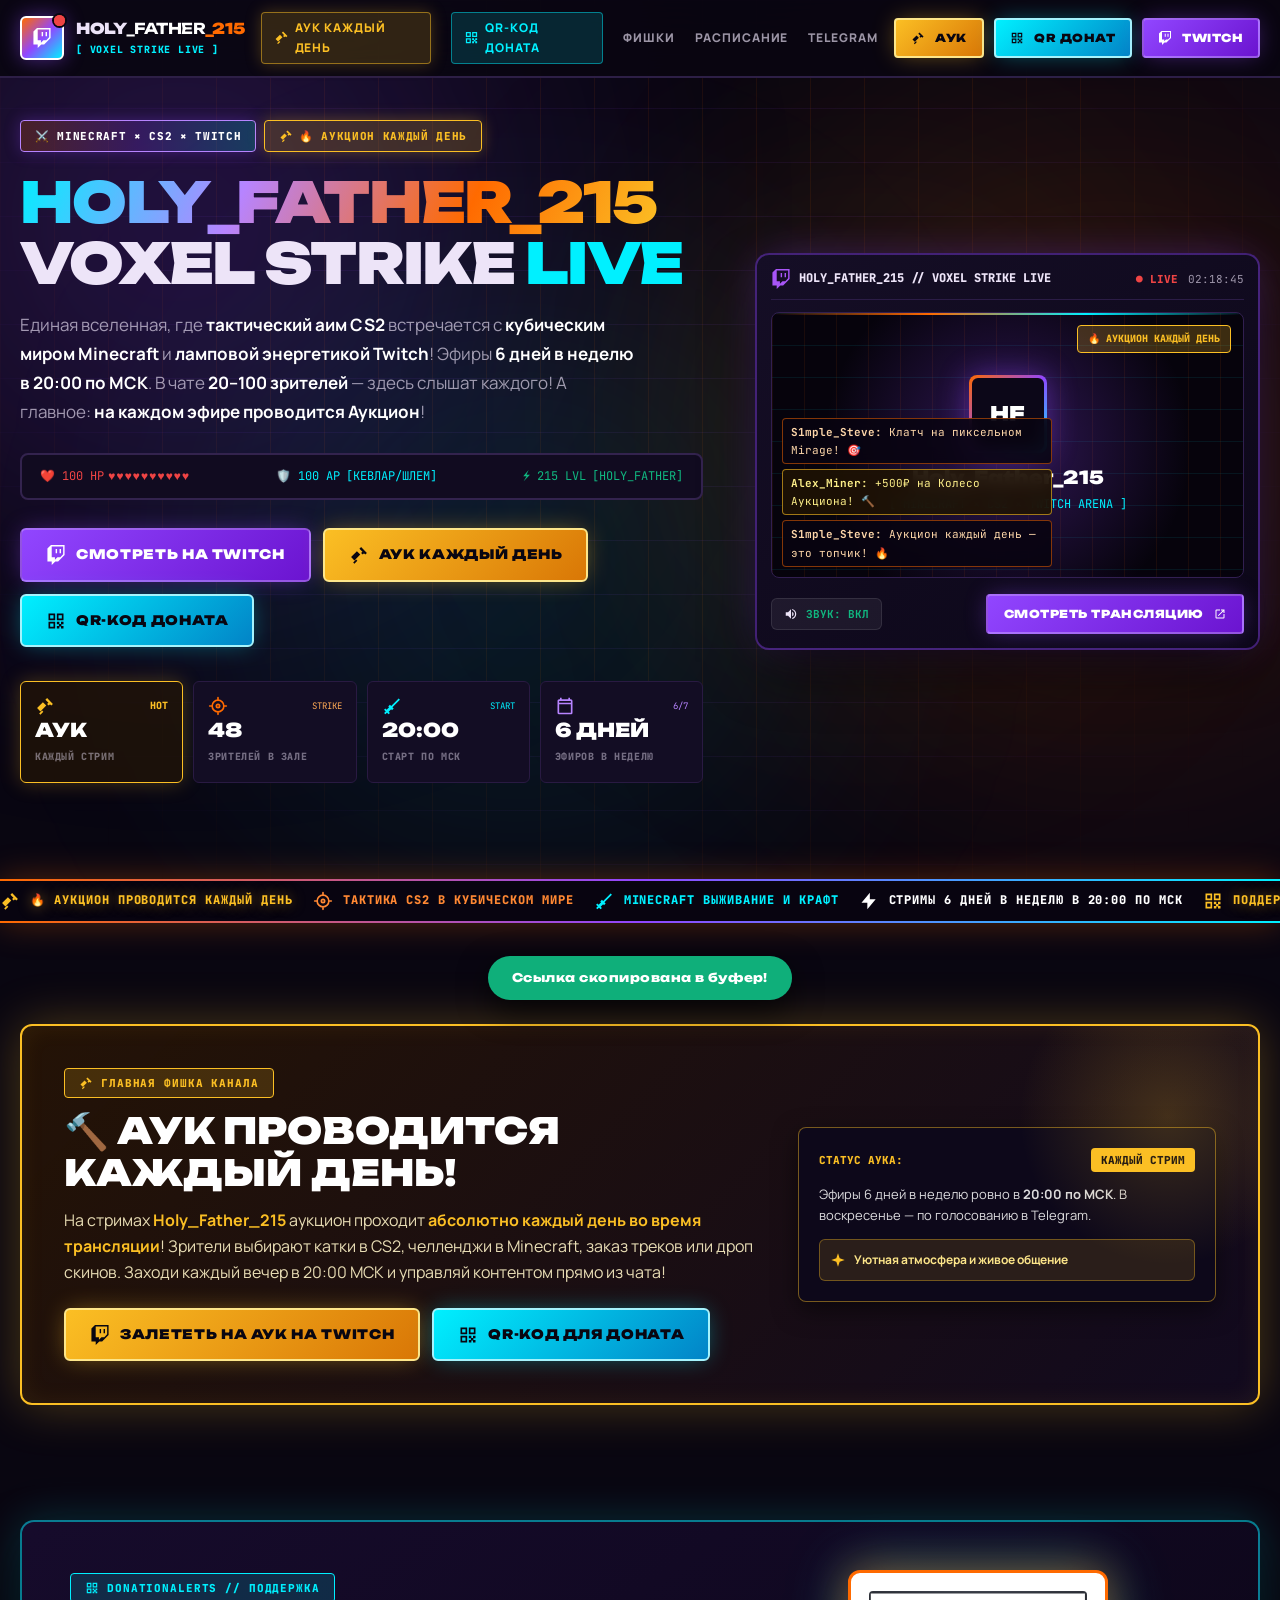
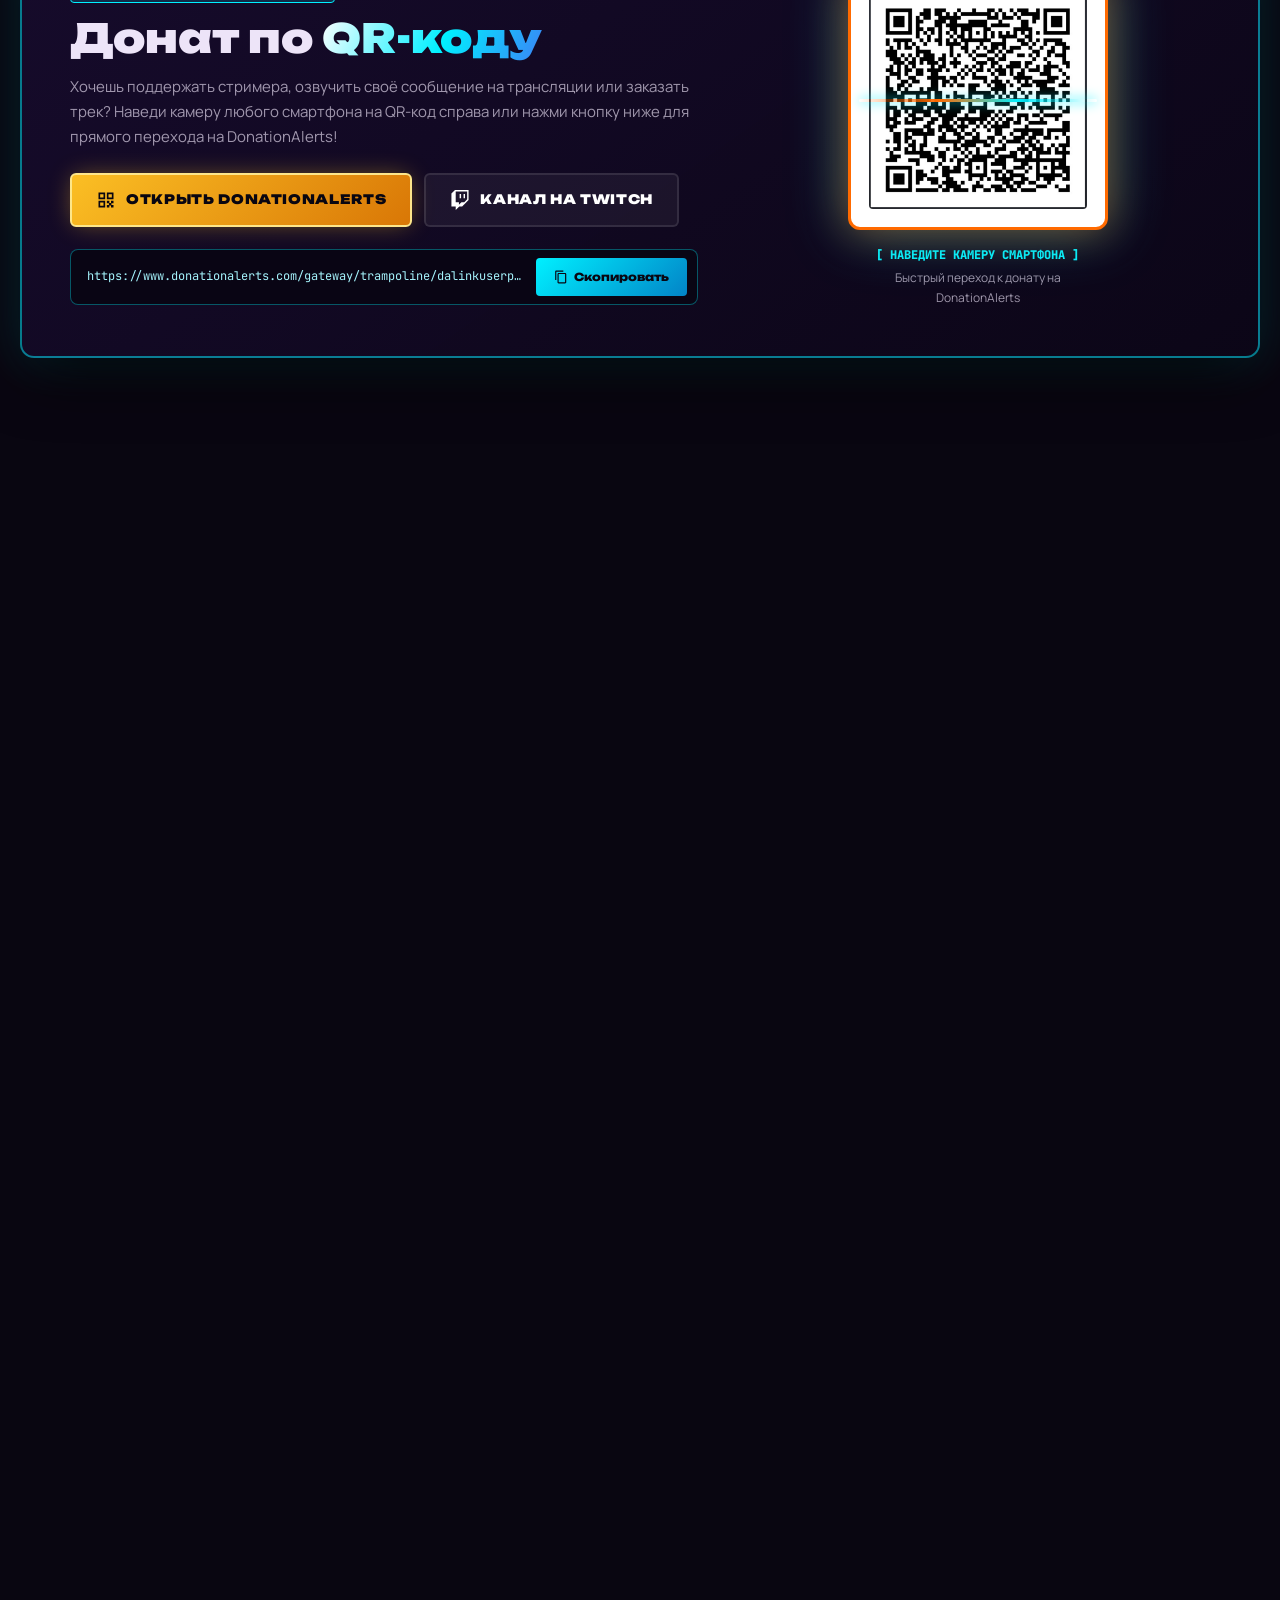
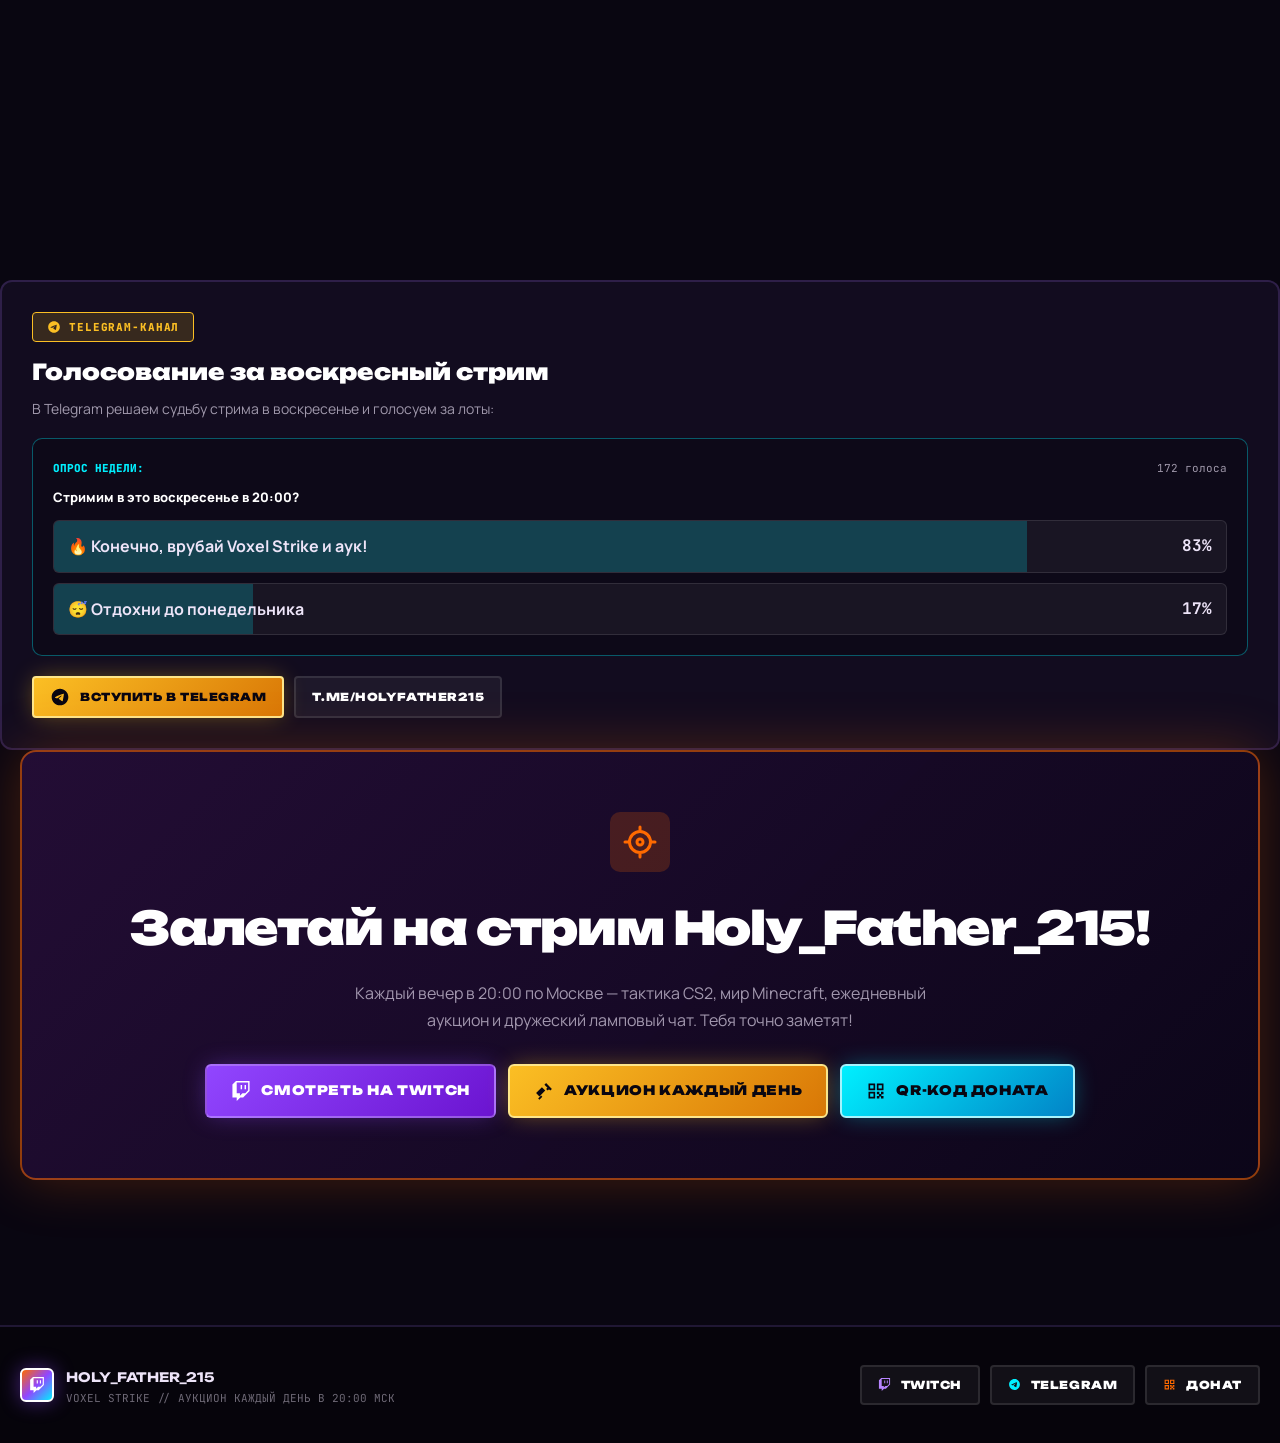
==== commit 195902d7: "feat: объединить Minecraft, CS2 и Twitch в единую тему Voxel Strike Co-authored-by: arena-agent <297" ====
--- a/index.html
+++ b/index.html
@@ -3,27 +3,29 @@
 <head>
 <meta charset="UTF-8" />
 <meta name="viewport" content="width=device-width, initial-scale=1.0, maximum-scale=5.0" />
-<title>HOLY_FATHER_215 — CS2 & Minecraft Стримы · Аукцион каждый день · 20:00 МСК</title>
-<meta name="description" content="Официальный игровой сайт стримера Holy_Father_215. CS2, Minecraft и ламповое общение на Twitch. Эфиры 6 дней в неделю в 20:00 по МСК. Аукцион каждый день! Донат по QR-коду." />
-<meta property="og:title" content="HOLY_FATHER_215 — CS2, Minecraft, Twitch · Аук каждый день" />
-<meta property="og:description" content="Ламповый стример: CS2, Minecraft, 20–100 зрителей в эфире, аукцион каждый день в 20:00 МСК! Сканируй QR-код для доната." />
+<title>HOLY_FATHER_215 — Voxel Strike Live (Minecraft × CS2 × Twitch)</title>
+<meta name="description" content="Официальный стрим-хаб Holy_Father_215 в единой вселенной Voxel Strike: тактика CS2, мир Minecraft и ламповый Twitch. Эфиры 6 дней в неделю в 20:00 по МСК. Аукцион каждый день! QR-код для доната." />
+<meta property="og:title" content="HOLY_FATHER_215 — Voxel Strike Live (Minecraft × CS2 × Twitch)" />
+<meta property="og:description" content="Единая вселенная Voxel Strike: CS2 тактика, кубический мир Minecraft и ламповый Twitch. Аукцион каждый день в 20:00 МСК! Сканируй QR-код." />
 <meta property="og:type" content="website" />
-<meta name="theme-color" content="#0e0a17" />
-
-<link rel="icon" href="data:image/svg+xml,%3Csvg xmlns='http://www.w3.org/2000/svg' viewBox='0 0 32 32'%3E%3Crect width='32' height='32' rx='6' fill='%239146ff'/%3E%3Cpath d='M7 6h18v14h-5l-4 4-4-4H7V6z' fill='%23fff'/%3E%3Crect x='11' y='10' width='3' height='4' fill='%239146ff'/%3E%3Crect x='18' y='10' width='3' height='4' fill='%239146ff'/%3E%3C/svg%3E" />
+<meta name="theme-color" content="#0d0918" />
+
+<link rel="icon" href="data:image/svg+xml,%3Csvg xmlns='http://www.w3.org/2000/svg' viewBox='0 0 32 32'%3E%3Crect width='32' height='32' rx='4' fill='%231b1429'/%3E%3Crect x='2' y='2' width='28' height='28' rx='3' fill='none' stroke='%23ff6a00' stroke-width='2'/%3E%3Cpath d='M8 7h16v13h-4l-4 4-4-4H8V7z' fill='%239146ff'/%3E%3Crect x='11' y='11' width='3' height='4' fill='%2300f0ff'/%3E%3Crect x='18' y='11' width='3' height='4' fill='%2300f0ff'/%3E%3C/svg%3E" />
 <link rel="preconnect" href="https://fonts.googleapis.com" />
 <link rel="preconnect" href="https://fonts.gstatic.com" crossorigin />
 <link href="https://fonts.googleapis.com/css2?family=Unbounded:wght@400;600;700;800;900&family=Manrope:wght@400;500;600;700;800&family=JetBrains+Mono:wght@500;700;800&display=swap" rel="stylesheet" />
 
 <style>
 /* =========================================================
-   RESET & GAMING DESIGN TOKENS (CS2 + MINECRAFT + TWITCH)
+   UNIFIED THEME: VOXEL STRIKE (MINECRAFT × CS2 × TWITCH)
+   Where CS2 tactics, Minecraft blockcraft and Twitch stream energy
+   merge into ONE cohesive aesthetic!
    ========================================================= */
 *, *::before, *::after { box-sizing: border-box; margin: 0; padding: 0; }
 html { scroll-behavior: smooth; -webkit-text-size-adjust: 100%; }
 body {
-  background: #0a0712;
-  color: #ede5f8;
+  background: #090611;
+  color: #ede4f8;
   font-family: "Manrope", -apple-system, BlinkMacSystemFont, "Segoe UI", Roboto, sans-serif;
   font-size: 16px;
   line-height: 1.65;
@@ -35,42 +37,39 @@
 a { color: inherit; text-decoration: none; }
 button { font: inherit; color: inherit; cursor: pointer; border: 0; background: none; }
 
-::selection { background: #9146ff; color: #ffffff; }
+::selection { background: #ff6a00; color: #ffffff; }
 ::-webkit-scrollbar { width: 8px; }
-::-webkit-scrollbar-track { background: #0c0816; }
+::-webkit-scrollbar-track { background: #0a0614; }
 ::-webkit-scrollbar-thumb {
-  background: linear-gradient(#ff6b00, #9146ff, #00f0ff);
-  border-radius: 4px;
+  background: linear-gradient(#ff6a00, #9146ff, #00f0ff);
+  border-radius: 2px;
 }
 
 :root {
-  /* TWITCH TOKENS */
-  --twitch: #9146ff;
-  --twitch-light: #af7aff;
-  --twitch-glow: rgba(145, 70, 255, 0.45);
+  /* VOXEL STRIKE UNIFIED COLOR MATRIX */
+  --vs-obsidian: #0d0818;
+  --vs-metal: #140e24;
+  --vs-card: rgba(20, 14, 34, 0.88);
+  --vs-card-hover: rgba(30, 20, 50, 0.95);
   
-  /* CS2 TACTICAL ORANGE / FIRE TOKENS */
-  --cs-orange: #ff6a00;
-  --cs-amber: #f59e0b;
-  --cs-glow: rgba(255, 106, 0, 0.45);
-  --cs-metal: #12151e;
-  --cs-border: #283042;
+  --vs-fire: #ff6a00;       /* CS2 Muzzle Flash & Bomb Fire */
+  --vs-gold: #fbbf24;       /* Minecraft Gold & Auction Gavel */
+  --vs-purple: #9146ff;     /* Twitch Glitch Neon & Nether Portal */
+  --vs-purple-l: #b784ff;
+  --vs-cyan: #00f0ff;       /* Minecraft Diamond & Tactical HUD */
+  --vs-emerald: #10b981;    /* Minecraft XP & Defuse Kit Green */
+  --vs-red: #ef4444;        /* Redstone & Critical Damage */
   
-  /* MINECRAFT PIXEL / DIAMOND / EMERALD TOKENS */
-  --mc-diamond: #00f0ff;
-  --mc-diamond-glow: rgba(0, 240, 255, 0.4);
-  --mc-emerald: #10b981;
-  --mc-gold: #fbbf24;
-  --mc-redstone: #ef4444;
-  --mc-obsidian: #181124;
-  
-  /* UI BASE */
-  --card-bg: rgba(18, 14, 28, 0.85);
-  --card-border: rgba(145, 70, 255, 0.25);
+  --vs-glow-fire: rgba(255, 106, 0, 0.45);
+  --vs-glow-purple: rgba(145, 70, 255, 0.45);
+  --vs-glow-cyan: rgba(0, 240, 255, 0.4);
+  --vs-glow-gold: rgba(251, 191, 36, 0.45);
+
   --line: rgba(255, 255, 255, 0.1);
-  --muted: rgba(237, 229, 248, 0.65);
-  --muted2: rgba(237, 229, 248, 0.45);
-  
+  --line-strong: rgba(145, 70, 255, 0.35);
+  --muted: rgba(237, 228, 248, 0.65);
+  --muted2: rgba(237, 228, 248, 0.45);
+
   --font-d: "Unbounded", system-ui, sans-serif;
   --font-m: "JetBrains Mono", monospace;
   --ease: cubic-bezier(0.16, 1, 0.3, 1);
@@ -81,70 +80,69 @@
 .display { font-family: var(--font-d); }
 .mono { font-family: var(--font-m); }
 
-/* GAMING GRADIENTS */
-.grad-twitch-cs {
-  background: linear-gradient(115deg, #af7aff 0%, #ff6a00 50%, #00f0ff 100%);
+/* UNIFIED GRADIENT TYPOGRAPHY */
+.grad-voxel-strike {
+  background: linear-gradient(115deg, #00f0ff 0%, #b784ff 35%, #ff6a00 70%, #fbbf24 100%);
   -webkit-background-clip: text; background-clip: text; color: transparent;
 }
-.grad-cs2 {
-  background: linear-gradient(115deg, #fde68a 0%, #ff6a00 60%, #ef4444 100%);
+.grad-fire {
+  background: linear-gradient(115deg, #fde68a 0%, #ff6a00 55%, #ef4444 100%);
   -webkit-background-clip: text; background-clip: text; color: transparent;
 }
 .grad-diamond {
-  background: linear-gradient(115deg, #ffffff 0%, #00f0ff 60%, #3b82f6 100%);
+  background: linear-gradient(115deg, #ffffff 0%, #00f0ff 55%, #3b82f6 100%);
   -webkit-background-clip: text; background-clip: text; color: transparent;
 }
-
-/* MINECRAFT PIXEL BORDER UTILITY */
-.mc-box {
-  background: #140f20;
-  border: 2px solid #3d2f54;
-  box-shadow: inset 2px 2px 0 rgba(255,255,255,0.1), inset -2px -2px 0 rgba(0,0,0,0.6);
-}
-
-/* CS2 TACTICAL HUD CUT-CORNER */
-.cs-cut {
-  clip-path: polygon(0 0, calc(100% - 14px) 0, 100% 14px, 100% 100%, 14px 100%, 0 calc(100% - 14px));
-}
-.cs-cut-btn {
-  clip-path: polygon(0 0, calc(100% - 10px) 0, 100% 10px, 100% 100%, 10px 100%, 0 calc(100% - 10px));
+.cyan { color: var(--vs-cyan); }
+.fire { color: var(--vs-fire); }
+.gold { color: var(--vs-gold); }
+.purple { color: var(--vs-purple-l); }
+
+/* VOXEL-TACTICAL PIXEL BORDER (Combines CS2 chamfers with Minecraft blocks) */
+.voxel-frame {
+  background: var(--vs-card);
+  border: 2px solid #2d1f46;
+  box-shadow: inset 2px 2px 0 rgba(255, 255, 255, 0.08), inset -2px -2px 0 rgba(0, 0, 0, 0.7);
+  position: relative;
+}
+.voxel-frame-gold {
+  border-color: #fbbf24;
+  box-shadow: 0 0 35px rgba(251, 191, 36, 0.25), inset 2px 2px 0 rgba(255, 255, 255, 0.15);
 }
 
 /* =========================================================
-   CINEMATIC BACKGROUND WITH VOXEL MESH & GLOW
+   ATMOSPHERIC BACKGROUND: VOXEL MATRIX & CS2 DEFUSE GLOW
    ========================================================= */
-.bg-viewport {
+.bg-stage {
   position: fixed; inset: 0; z-index: -1; overflow: hidden; pointer-events: none;
 }
-.mesh-cs-mc {
+.voxel-grid-net {
   position: absolute; inset: 0;
   background-image:
     linear-gradient(rgba(145, 70, 255, 0.08) 1px, transparent 1px),
-    linear-gradient(90deg, rgba(255, 106, 0, 0.06) 1px, transparent 1px);
-  background-size: 48px 48px;
-  mask-image: radial-gradient(circle at 50% 30%, black 40%, transparent 88%);
-  -webkit-mask-image: radial-gradient(circle at 50% 30%, black 40%, transparent 88%);
-}
-.ambient-orb {
+    linear-gradient(90deg, rgba(255, 106, 0, 0.08) 1px, transparent 1px);
+  background-size: 54px 54px;
+  mask-image: radial-gradient(circle at 50% 32%, black 45%, transparent 88%);
+  -webkit-mask-image: radial-gradient(circle at 50% 32%, black 45%, transparent 88%);
+}
+.ambient-glow {
   position: absolute; border-radius: 50%; filter: blur(140px); opacity: 0.65; will-change: transform;
 }
-.orb-twitch { width: 620px; height: 620px; left: -140px; top: -100px; background: rgba(145, 70, 255, 0.32); }
-.orb-cs { width: 560px; height: 560px; right: -120px; top: 15%; background: rgba(255, 106, 0, 0.26); }
-.orb-mc { width: 500px; height: 500px; left: 20%; bottom: 10%; background: rgba(0, 240, 255, 0.18); }
-.orb-gold { width: 440px; height: 440px; right: 15%; bottom: 30%; background: rgba(251, 191, 36, 0.16); }
+.glow-nether { width: 640px; height: 640px; left: -140px; top: -100px; background: rgba(145, 70, 255, 0.32); }
+.glow-blaze { width: 580px; height: 580px; right: -120px; top: 18%; background: rgba(255, 106, 0, 0.26); }
+.glow-diamond { width: 520px; height: 520px; left: 20%; bottom: 8%; background: rgba(0, 240, 255, 0.18); }
+.glow-gold { width: 440px; height: 440px; right: 15%; bottom: 30%; background: rgba(251, 191, 36, 0.16); }
 
 /* =========================================================
-   KEYFRAMES & ANIMATIONS
+   ANIMATIONS & KEYFRAMES
    ========================================================= */
-@keyframes hud-float { 0%, 100% { transform: translateY(0); } 50% { transform: translateY(-12px); } }
+@keyframes float-gentle { 0%, 100% { transform: translateY(0); } 50% { transform: translateY(-10px); } }
 @keyframes scan-laser { 0% { top: 0; opacity: 0.9; } 50% { opacity: 1; } 100% { top: 100%; opacity: 0.9; } }
-@keyframes dot-blink { 0%, 100% { opacity: 1; } 50% { opacity: 0.3; } }
 @keyframes dot-ping { 0% { transform: scale(0.9); opacity: 0.9; } 100% { transform: scale(2.2); opacity: 0; } }
-@keyframes marquee-anim { 0% { transform: translateX(0); } 100% { transform: translateX(-50%); } }
-@keyframes glow-pulse { 0%, 100% { box-shadow: 0 0 25px rgba(251, 191, 36, 0.35); } 50% { box-shadow: 0 0 45px rgba(255, 106, 0, 0.55); } }
-
-.anim-marquee { animation: marquee-anim 28s linear infinite; }
-.anim-float { animation: hud-float 6s ease-in-out infinite; }
+@keyframes marquee-run { 0% { transform: translateX(0); } 100% { transform: translateX(-50%); } }
+
+.anim-float { animation: float-gentle 6s ease-in-out infinite; }
+.anim-marquee { animation: marquee-run 30s linear infinite; }
 
 /* REVEAL ON SCROLL */
 .reveal {
@@ -158,42 +156,42 @@
 }
 
 /* =========================================================
-   TOP NAVIGATION BAR (CS2 + TWITCH + MINECRAFT)
+   NAVIGATION (VOXEL STRIKE LIVE HUD)
    ========================================================= */
 .nav {
   position: fixed; inset: 0 0 auto; z-index: 100;
-  background: rgba(10, 7, 18, 0.88); backdrop-filter: blur(20px); -webkit-backdrop-filter: blur(20px);
-  border-bottom: 2px solid rgba(145, 70, 255, 0.3);
+  background: rgba(9, 6, 17, 0.9); backdrop-filter: blur(20px); -webkit-backdrop-filter: blur(20px);
+  border-bottom: 2px solid #2d1f46;
   transition: all 0.3s var(--ease);
 }
 .nav-inner {
   display: flex; align-items: center; justify-content: space-between; padding: 12px 0; gap: 16px;
 }
-.brand-hud {
+.brand-box {
   display: flex; align-items: center; gap: 12px; font-family: var(--font-d); font-weight: 900;
 }
-.brand-avatar-box {
+.brand-cube {
   position: relative; width: 44px; height: 44px;
-  background: linear-gradient(135deg, #ff6a00, #9146ff 60%, #00f0ff);
-  border: 2px solid #fff; border-radius: 8px; display: grid; place-items: center; color: #fff;
-  box-shadow: 0 0 20px var(--twitch-glow);
-}
-.brand-avatar-box .live-dot {
+  background: linear-gradient(135deg, #ff6a00 0%, #9146ff 50%, #00f0ff 100%);
+  border: 2px solid #fff; border-radius: 6px; display: grid; place-items: center; color: #fff;
+  box-shadow: 0 0 20px var(--vs-glow-purple);
+}
+.brand-cube .live-ping {
   position: absolute; top: -3px; right: -3px; width: 11px; height: 11px; border-radius: 50%;
-  background: #ef4444; box-shadow: 0 0 0 2px #0a0712;
-}
-.brand-avatar-box .live-dot::after {
+  background: #ef4444; box-shadow: 0 0 0 2px #090611;
+}
+.brand-cube .live-ping::after {
   content: ''; position: absolute; inset: 0; border-radius: 50%;
   background: #ef4444; animation: dot-ping 1.8s infinite;
 }
-.brand-title-wrap { display: flex; flex-direction: column; }
+.brand-text-col { display: flex; flex-direction: column; }
 .brand-title {
   font-size: 15px; font-weight: 900; letter-spacing: -0.02em; text-transform: uppercase;
 }
 .brand-title b { color: #fff; }
-.brand-title span { color: var(--cs-orange); }
-.brand-sub {
-  font-family: var(--font-m); font-size: 10px; font-weight: 700; color: #00f0ff; letter-spacing: 0.08em;
+.brand-title span { color: var(--vs-fire); }
+.brand-meta {
+  font-family: var(--font-m); font-size: 10px; font-weight: 800; color: #00f0ff; letter-spacing: 0.08em;
 }
 
 .nav-links { display: none; align-items: center; gap: 20px; }
@@ -204,130 +202,117 @@
 }
 .nav-links a:hover { color: #fff; transform: translateY(-1px); }
 
-.nav-pill-gold {
+.nav-link-auc {
   color: #fbbf24 !important; background: rgba(251, 191, 36, 0.16);
-  border: 1px solid rgba(251, 191, 36, 0.5); padding: 5px 12px; border-radius: 6px;
+  border: 1px solid rgba(251, 191, 36, 0.5); padding: 5px 12px; border-radius: 4px;
   box-shadow: 0 0 16px rgba(251, 191, 36, 0.25);
 }
-.nav-pill-gold:hover { background: rgba(251, 191, 36, 0.3); border-color: #fbbf24; }
-
-.nav-pill-qr {
+.nav-link-auc:hover { background: rgba(251, 191, 36, 0.3); border-color: #fbbf24; }
+
+.nav-link-qr {
   color: #00f0ff !important; background: rgba(0, 240, 255, 0.14);
-  border: 1px solid rgba(0, 240, 255, 0.4); padding: 5px 12px; border-radius: 6px;
-}
-.nav-pill-qr:hover { background: rgba(0, 240, 255, 0.25); border-color: #00f0ff; }
+  border: 1px solid rgba(0, 240, 255, 0.45); padding: 5px 12px; border-radius: 4px;
+}
+.nav-link-qr:hover { background: rgba(0, 240, 255, 0.25); border-color: #00f0ff; }
 
 .nav-actions { display: flex; align-items: center; gap: 10px; }
-.mobile-toggle-btn {
+.mobile-btn {
   display: none; background: rgba(255, 255, 255, 0.08);
   border: 1px solid var(--line); border-radius: 6px; padding: 8px;
 }
 @media (min-width: 980px) {
   .nav-links { display: flex; }
-  .mobile-toggle-btn { display: none; }
+  .mobile-btn { display: none; }
 }
 @media (max-width: 979px) {
-  .mobile-toggle-btn { display: grid; place-items: center; }
-}
-
-/* MOBILE DRAWER */
-.mobile-nav {
-  position: fixed; inset: 0; background: rgba(10, 7, 18, 0.98); backdrop-filter: blur(28px);
-  z-index: 99; display: none; flex-direction: column; padding: 84px 20px 32px; gap: 14px;
-}
-.mobile-nav.open { display: flex; }
-.mobile-nav a {
-  font-family: var(--font-d); font-size: 14px; font-weight: 800; padding: 14px 18px; border-radius: 8px;
+  .mobile-btn { display: grid; place-items: center; }
+}
+
+/* MOBILE NAV */
+.mobile-drawer {
+  position: fixed; inset: 0; background: rgba(9, 6, 17, 0.98); backdrop-filter: blur(28px);
+  z-index: 99; display: none; flex-direction: column; padding: 84px 20px 32px; gap: 12px;
+}
+.mobile-drawer.open { display: flex; }
+.mobile-drawer a {
+  font-family: var(--font-d); font-size: 14px; font-weight: 800; padding: 14px 18px; border-radius: 6px;
   background: rgba(255, 255, 255, 0.04); border: 1px solid var(--line);
   display: flex; align-items: center; gap: 12px;
 }
-.mobile-nav a.gold {
+.mobile-drawer a.auc-gold {
   background: rgba(251, 191, 36, 0.16); border-color: #fbbf24; color: #fbbf24;
 }
 
 /* =========================================================
-   BUTTONS (GAMING CS2 / MINECRAFT STYLE)
+   VOXEL BUTTONS
    ========================================================= */
 .btn {
   position: relative; display: inline-flex; align-items: center; justify-content: center; gap: 10px;
   padding: 14px 24px; font-family: var(--font-d); font-size: 13px; font-weight: 900;
   letter-spacing: 0.05em; text-transform: uppercase; transition: all 0.25s var(--ease);
-  overflow: hidden; white-space: nowrap; border-radius: 8px;
+  overflow: hidden; white-space: nowrap; border-radius: 6px;
 }
 .btn:hover { transform: translateY(-2px); }
 .btn:active { transform: translateY(0); }
-.btn-sm { padding: 9px 16px; font-size: 11px; border-radius: 6px; }
-
-.btn-twitch {
-  background: linear-gradient(135deg, #9146ff, #7928ca); color: #fff;
-  box-shadow: 0 0 25px -4px var(--twitch-glow); border: 2px solid rgba(255, 255, 255, 0.25);
-}
-.btn-twitch:hover {
-  background: linear-gradient(135deg, #a25fff, #8f3fe6); box-shadow: 0 0 35px var(--twitch-glow);
-}
-
-.btn-cs {
-  background: linear-gradient(135deg, #ff6a00, #d95300); color: #fff;
-  box-shadow: 0 0 25px -4px var(--cs-glow); border: 2px solid #ffa05c;
-}
-.btn-cs:hover {
-  background: linear-gradient(135deg, #ff7e24, #ff6a00); box-shadow: 0 0 35px var(--cs-glow);
-}
-
-.btn-gold {
-  background: linear-gradient(135deg, #fbbf24, #d97706); color: #0a0712; font-weight: 900;
-  box-shadow: 0 0 25px -4px rgba(251, 191, 36, 0.45); border: 2px solid #fde68a;
-}
-.btn-gold:hover {
-  background: linear-gradient(135deg, #fde68a, #fbbf24); box-shadow: 0 0 35px rgba(251, 191, 36, 0.6);
-}
-
-.btn-diamond {
-  background: linear-gradient(135deg, #00f0ff, #0284c7); color: #0a0712; font-weight: 900;
-  box-shadow: 0 0 25px -4px var(--mc-diamond-glow); border: 2px solid #a5f3fc;
-}
-.btn-diamond:hover {
-  background: linear-gradient(135deg, #a5f3fc, #00f0ff); box-shadow: 0 0 35px var(--mc-diamond-glow);
-}
-
-.btn-ghost {
+.btn-sm { padding: 9px 16px; font-size: 11px; border-radius: 4px; }
+
+.btn-twitch-vs {
+  background: linear-gradient(135deg, #9146ff, #6b14d0); color: #fff;
+  box-shadow: 0 0 25px -4px var(--vs-glow-purple); border: 2px solid rgba(255, 255, 255, 0.25);
+}
+.btn-twitch-vs:hover {
+  background: linear-gradient(135deg, #a25fff, #8129e6); box-shadow: 0 0 35px var(--vs-glow-purple);
+}
+
+.btn-gold-vs {
+  background: linear-gradient(135deg, #fbbf24, #d97706); color: #090611; font-weight: 900;
+  box-shadow: 0 0 25px -4px var(--vs-glow-gold); border: 2px solid #fde68a;
+}
+.btn-gold-vs:hover {
+  background: linear-gradient(135deg, #fde68a, #fbbf24); box-shadow: 0 0 35px var(--vs-glow-gold);
+}
+
+.btn-cyan-vs {
+  background: linear-gradient(135deg, #00f0ff, #0284c7); color: #090611; font-weight: 900;
+  box-shadow: 0 0 25px -4px var(--vs-glow-cyan); border: 2px solid #a5f3fc;
+}
+.btn-cyan-vs:hover {
+  background: linear-gradient(135deg, #a5f3fc, #00f0ff); box-shadow: 0 0 35px var(--vs-glow-cyan);
+}
+
+.btn-ghost-vs {
   background: rgba(255, 255, 255, 0.05); border: 2px solid var(--line); color: #fff;
 }
-.btn-ghost:hover {
+.btn-ghost-vs:hover {
   background: rgba(255, 255, 255, 0.12); border-color: rgba(255, 255, 255, 0.3);
 }
 
 /* =========================================================
-   HERO SECTION (CS2 HUD + MINECRAFT BLOCKS + TWITCH)
+   HERO: VOXEL STRIKE ARENA (MINECRAFT × CS2 × TWITCH)
    ========================================================= */
 .hero { padding: 120px 0 60px; position: relative; }
 .hero-grid {
   display: grid; grid-template-columns: 1fr; gap: 40px; align-items: center;
 }
 @media (min-width: 1040px) {
-  .hero-grid { grid-template-columns: 1.15fr 0.85fr; gap: 50px; }
-}
-
-.game-badges-row {
+  .hero-grid { grid-template-columns: 1.15fr 0.85fr; gap: 52px; }
+}
+
+.hero-tag-row {
   display: flex; flex-wrap: wrap; gap: 8px; margin-bottom: 20px;
 }
-.badge-tag {
-  display: inline-flex; align-items: center; gap: 6px; padding: 6px 14px; border-radius: 6px;
+.v-tag {
+  display: inline-flex; align-items: center; gap: 6px; padding: 6px 14px; border-radius: 4px;
   font-size: 11px; font-weight: 800; letter-spacing: 0.06em; text-transform: uppercase;
   font-family: var(--font-m);
 }
-.tag-cs {
-  background: rgba(255, 106, 0, 0.16); border: 1px solid rgba(255, 106, 0, 0.5); color: #ff8833;
-}
-.tag-mc {
-  background: rgba(0, 240, 255, 0.15); border: 1px solid rgba(0, 240, 255, 0.45); color: #00f0ff;
-}
-.tag-twitch {
-  background: rgba(145, 70, 255, 0.16); border: 1px solid rgba(145, 70, 255, 0.5); color: #af7aff;
-}
-.tag-auc {
+.v-tag-main {
+  background: linear-gradient(90deg, rgba(255, 106, 0, 0.2), rgba(145, 70, 255, 0.2), rgba(0, 240, 255, 0.2));
+  border: 1px solid #b784ff; color: #fff; box-shadow: 0 0 16px rgba(145, 70, 255, 0.3);
+}
+.v-tag-auc {
   background: rgba(251, 191, 36, 0.18); border: 1px solid #fbbf24; color: #fbbf24;
-  box-shadow: 0 0 16px rgba(251, 191, 36, 0.25);
+  box-shadow: 0 0 16px rgba(251, 191, 36, 0.3);
 }
 
 .hero h1 {
@@ -336,415 +321,390 @@
 }
 .hero p.lead {
   font-size: clamp(15px, 1.8vw, 17px); line-height: 1.7; color: var(--muted);
-  max-width: 620px; margin-bottom: 30px;
+  max-width: 620px; margin-bottom: 26px;
 }
 .hero p.lead b { color: #fff; }
+
+/* UNIFIED MINECRAFT HP & CS2 ARMOR BAR */
+.player-status-hud {
+  background: #110b20; border: 2px solid #33234e; border-radius: 8px;
+  padding: 12px 18px; margin-bottom: 28px;
+}
+.hud-bars-row {
+  display: flex; flex-wrap: wrap; align-items: center; justify-content: space-between; gap: 14px;
+}
+.hearts-row {
+  display: flex; align-items: center; gap: 4px; font-family: var(--font-m); font-size: 12px; color: #ef4444;
+}
+.armor-row {
+  display: flex; align-items: center; gap: 6px; font-family: var(--font-m); font-size: 12px; color: #00f0ff;
+}
+.xp-level-row {
+  display: flex; align-items: center; gap: 6px; font-family: var(--font-m); font-size: 12px; color: #10b981;
+}
 
 .hero-cta-row {
   display: flex; flex-wrap: wrap; align-items: center; gap: 12px; margin-bottom: 34px;
 }
 
-/* MINECRAFT XP BAR AT HERO STATS */
-.mc-xp-container {
-  background: rgba(18, 14, 28, 0.85); border: 2px solid #3d2f54; border-radius: 10px;
-  padding: 14px 18px; margin-bottom: 24px; position: relative;
-}
-.mc-xp-head {
-  display: flex; align-items: center; justify-content: space-between; font-size: 11px;
-  font-family: var(--font-m); font-weight: 700; color: #a5b4fc; margin-bottom: 8px;
-}
-.mc-xp-bar {
-  height: 10px; background: #0c0816; border: 1px solid #2e2440; border-radius: 3px;
-  overflow: hidden; position: relative;
-}
-.mc-xp-fill {
-  height: 100%; width: 78%;
-  background: linear-gradient(90deg, #10b981, #00f0ff);
-  box-shadow: 0 0 12px rgba(0, 240, 255, 0.6);
-}
-.mc-lvl-num {
-  position: absolute; left: 50%; top: -8px; transform: translateX(-50%);
-  background: #000; border: 1px solid #10b981; color: #10b981;
-  font-family: var(--font-m); font-size: 11px; font-weight: 900; padding: 0 6px; border-radius: 4px;
-}
-
-/* STATS GRID (CS2 + MC + TWITCH STATS) */
-.hud-stats-grid {
+/* UNIFIED STATS CARDS */
+.hud-grid-4 {
   display: grid; grid-template-columns: repeat(2, 1fr); gap: 10px;
 }
 @media (min-width: 540px) {
-  .hud-stats-grid { grid-template-columns: repeat(4, 1fr); }
-}
-.hud-card {
-  background: var(--cs-metal); border: 1px solid var(--cs-border); border-radius: 8px;
+  .hud-grid-4 { grid-template-columns: repeat(4, 1fr); }
+}
+.hud-metric {
+  background: #130d24; border: 1.5px solid #291a42; border-radius: 6px;
   padding: 14px; position: relative; transition: all 0.2s var(--ease);
 }
-.hud-card:hover {
+.hud-metric:hover {
   border-color: #ff6a00; transform: translateY(-2px);
-  box-shadow: 0 8px 20px -6px var(--cs-glow);
-}
-.hud-card.gold-glow {
-  border-color: #fbbf24; background: rgba(38, 24, 8, 0.7);
-  box-shadow: 0 0 20px rgba(251, 191, 36, 0.2);
-}
-.hud-card-top {
+  box-shadow: 0 8px 20px -6px var(--vs-glow-fire);
+}
+.hud-metric.gold-hot {
+  border-color: #fbbf24; background: rgba(36, 22, 6, 0.7);
+  box-shadow: 0 0 20px rgba(251, 191, 36, 0.25);
+}
+.hud-metric-top {
   display: flex; align-items: center; justify-content: space-between; margin-bottom: 4px;
 }
-.hud-card b {
+.hud-metric b {
   display: block; font-family: var(--font-d); font-size: 19px; font-weight: 900; line-height: 1.1; color: #fff;
 }
-.hud-card small {
-  font-family: var(--font-m); font-size: 10px; font-weight: 700; text-transform: uppercase;
+.hud-metric small {
+  font-family: var(--font-m); font-size: 10px; font-weight: 800; text-transform: uppercase;
   color: var(--muted2); letter-spacing: 0.06em;
 }
 
 /* =========================================================
-   STREAM PLAYER (SWITCHABLE MODES: CS2, MINECRAFT, TWITCH)
+   STREAM PLAYER: UNIFIED VOXEL STRIKE LIVE DISPLAY
    ========================================================= */
-.stream-hud-box {
-  background: linear-gradient(145deg, #130e22, #0d0918);
-  border: 2px solid rgba(145, 70, 255, 0.35); border-radius: 16px; padding: 14px;
-  box-shadow: 0 24px 60px -12px rgba(0, 0, 0, 0.8), 0 0 45px -10px var(--twitch-glow);
+.unified-stream-box {
+  background: linear-gradient(145deg, #150e26, #0c0718);
+  border: 2px solid rgba(145, 70, 255, 0.4); border-radius: 14px; padding: 14px;
+  box-shadow: 0 24px 60px -12px rgba(0, 0, 0, 0.8), 0 0 45px -10px var(--vs-glow-purple);
   position: relative;
 }
-.stream-hud-tabs {
-  display: flex; gap: 6px; padding-bottom: 10px; border-bottom: 1px solid var(--line);
-}
-.stream-tab-btn {
-  padding: 6px 12px; font-family: var(--font-m); font-size: 11px; font-weight: 800;
-  border-radius: 6px; background: rgba(255, 255, 255, 0.05); border: 1px solid var(--line);
-  color: var(--muted); cursor: pointer; transition: all 0.2s; display: flex; align-items: center; gap: 6px;
-}
-.stream-tab-btn:hover { color: #fff; background: rgba(255, 255, 255, 0.1); }
-.stream-tab-btn.active {
-  background: rgba(145, 70, 255, 0.25); border-color: #af7aff; color: #fff;
-}
-.stream-tab-btn.active.cs {
-  background: rgba(255, 106, 0, 0.25); border-color: #ff8833; color: #ffaa55;
-}
-.stream-tab-btn.active.mc {
-  background: rgba(0, 240, 255, 0.2); border-color: #00f0ff; color: #00f0ff;
-}
-
-.player-viewport {
-  position: relative; border-radius: 10px; aspect-ratio: 16/9; overflow: hidden;
+.stream-hud-header {
+  display: flex; align-items: center; justify-content: space-between; padding-bottom: 10px;
+  border-bottom: 1.5px solid #2b1c46;
+}
+.stream-hud-title {
+  display: flex; align-items: center; gap: 8px; font-family: var(--font-m); font-size: 12px; font-weight: 800;
+}
+
+.unified-screen {
+  position: relative; border-radius: 8px; aspect-ratio: 16/9; overflow: hidden;
   background: #06030c; margin: 12px 0; display: flex; flex-direction: column;
-  justify-content: space-between; border: 1px solid #2e2246;
-}
-.player-viewport .screen-layer {
+  justify-content: space-between; border: 1.5px solid #311f50;
+}
+.unified-screen .voxel-scene-bg {
   position: absolute; inset: 0;
   background:
-    radial-gradient(circle at 50% 50%, rgba(145, 70, 255, 0.25) 0%, transparent 70%),
-    linear-gradient(rgba(0, 240, 255, 0.06) 1px, transparent 1px),
-    linear-gradient(90deg, rgba(255, 106, 0, 0.06) 1px, transparent 1px);
+    radial-gradient(circle at 50% 50%, rgba(145, 70, 255, 0.3) 0%, transparent 68%),
+    linear-gradient(rgba(0, 240, 255, 0.08) 1px, transparent 1px),
+    linear-gradient(90deg, rgba(255, 106, 0, 0.08) 1px, transparent 1px);
   background-size: 100% 100%, 32px 32px, 32px 32px;
 }
-.player-scanline {
+.screen-laser-beam {
   position: absolute; left: 0; right: 0; height: 2px;
   background: linear-gradient(90deg, transparent, #ff6a00, #00f0ff, transparent);
   animation: scan-laser 4s linear infinite; pointer-events: none;
 }
-.stream-center-card {
+
+/* CROSSHAIR & CUBIC AVATAR */
+.stream-center-avatar {
   position: relative; z-index: 2; display: flex; flex-direction: column;
   align-items: center; justify-content: center; height: 100%; padding: 16px; text-align: center;
 }
-.avatar-hud-ring {
-  width: 76px; height: 76px; border-radius: 12px; margin-bottom: 10px;
-  background: linear-gradient(135deg, #ff6a00, #9146ff, #00f0ff);
-  padding: 3px; box-shadow: 0 0 30px var(--twitch-glow);
-}
-.avatar-hud-inner {
-  width: 100%; height: 100%; border-radius: 9px; background: #0c0818;
+.voxel-avatar-cube {
+  width: 78px; height: 78px; border-radius: 8px; margin-bottom: 10px;
+  background: linear-gradient(135deg, #ff6a00, #9146ff 50%, #00f0ff);
+  padding: 3px; box-shadow: 0 0 30px var(--vs-glow-purple);
+}
+.voxel-avatar-inner {
+  width: 100%; height: 100%; border-radius: 6px; background: #0c0718;
   display: grid; place-items: center; font-family: var(--font-d); font-weight: 900;
   font-size: 20px; color: #fff;
 }
-.hud-chip-top {
+.hud-auc-pill {
   position: absolute; top: 12px; right: 12px; padding: 5px 10px; border-radius: 4px;
   font-size: 10px; font-weight: 800; font-family: var(--font-m);
-  background: rgba(251, 191, 36, 0.2); border: 1px solid #fbbf24; color: #fbbf24;
-}
-.hud-chat-box {
+  background: rgba(251, 191, 36, 0.22); border: 1px solid #fbbf24; color: #fbbf24;
+}
+
+/* UNIFIED CHAT (CS2 TACTICAL + MC BLOCKS + TWITCH) */
+.stream-live-chat {
   position: absolute; bottom: 10px; left: 10px; display: flex; flex-direction: column;
-  gap: 5px; max-width: 260px; z-index: 3; pointer-events: none;
-}
-.hud-chat-line {
-  font-size: 11px; font-family: var(--font-m); background: rgba(8, 4, 16, 0.85);
+  gap: 5px; max-width: 270px; z-index: 3; pointer-events: none;
+}
+.chat-pill {
+  font-size: 11px; font-family: var(--font-m); background: rgba(8, 4, 16, 0.88);
   backdrop-filter: blur(8px); padding: 4px 8px; border-radius: 4px;
-  border: 1px solid rgba(255, 255, 255, 0.08);
-}
-.hud-chat-line.cs-chat { border-color: rgba(255, 106, 0, 0.4); color: #fed7aa; }
-.hud-chat-line.mc-chat { border-color: rgba(0, 240, 255, 0.4); color: #cffafe; }
-.hud-chat-line.auc-chat { border-color: rgba(251, 191, 36, 0.5); color: #fef08a; }
-
-.stream-hud-bottom {
+  border: 1px solid rgba(255, 255, 255, 0.1);
+}
+.chat-pill.auc { border-color: rgba(251, 191, 36, 0.6); color: #fef08a; background: rgba(30, 18, 4, 0.9); }
+.chat-pill.cs { border-color: rgba(255, 106, 0, 0.5); color: #fed7aa; }
+.chat-pill.mc { border-color: rgba(0, 240, 255, 0.5); color: #cffafe; }
+
+.stream-hud-controls {
   display: flex; align-items: center; justify-content: space-between; padding-top: 4px; gap: 10px;
 }
 
 /* =========================================================
-   TICKER RUNNING STRIP (CS2 / MC / TWITCH ALERTS)
+   TICKER RUNNING STRIP
    ========================================================= */
-.ticker-gaming {
+.ticker-vs {
   background: linear-gradient(90deg, #ff6a00, #9146ff, #00f0ff);
   padding: 2px 0; margin: 36px 0; box-shadow: 0 0 35px rgba(255, 106, 0, 0.3);
 }
-.ticker-dark {
-  background: #090514; padding: 10px 0; overflow: hidden; display: flex;
-}
-.ticker-content { display: flex; gap: 40px; white-space: nowrap; }
-.tick-unit {
+.ticker-vs-inner { background: #080410; padding: 10px 0; overflow: hidden; display: flex; }
+.ticker-items { display: flex; gap: 40px; white-space: nowrap; }
+.t-badge {
   display: inline-flex; align-items: center; gap: 10px; font-family: var(--font-m);
   font-size: 12px; font-weight: 800; text-transform: uppercase; letter-spacing: 0.08em; color: #fff;
 }
-.tick-unit.cs { color: #ff8833; }
-.tick-unit.mc { color: #00f0ff; }
-.tick-unit.auc { color: #fbbf24; text-shadow: 0 0 14px rgba(251, 191, 36, 0.5); }
+.t-badge.gold { color: #fbbf24; text-shadow: 0 0 14px rgba(251, 191, 36, 0.5); }
+.t-badge.fire { color: #ff8833; }
+.t-badge.diamond { color: #00f0ff; }
 
 /* =========================================================
    SECTION HEADINGS
    ========================================================= */
-.sec-title-wrap { text-align: center; max-width: 720px; margin: 0 auto 40px; }
-.sec-tag {
-  display: inline-flex; align-items: center; gap: 8px; padding: 5px 14px; border-radius: 6px;
+.sec-head-vs { text-align: center; max-width: 720px; margin: 0 auto 40px; }
+.sec-pill-vs {
+  display: inline-flex; align-items: center; gap: 8px; padding: 5px 14px; border-radius: 4px;
   font-size: 11px; font-weight: 800; letter-spacing: 0.08em; text-transform: uppercase;
   font-family: var(--font-m); margin-bottom: 12px;
 }
-.sec-tag.gold { background: rgba(251, 191, 36, 0.15); border: 1px solid #fbbf24; color: #fbbf24; }
-.sec-tag.diamond { background: rgba(0, 240, 255, 0.14); border: 1px solid #00f0ff; color: #00f0ff; }
-.sec-tag.orange { background: rgba(255, 106, 0, 0.16); border: 1px solid #ff6a00; color: #ff8833; }
-
-.sec-title-wrap h2 {
+.sec-pill-vs.gold { background: rgba(251, 191, 36, 0.16); border: 1px solid #fbbf24; color: #fbbf24; }
+.sec-pill-vs.diamond { background: rgba(0, 240, 255, 0.14); border: 1px solid #00f0ff; color: #00f0ff; }
+
+.sec-head-vs h2 {
   font-family: var(--font-d); font-size: clamp(26px, 3.8vw, 42px); font-weight: 900;
   letter-spacing: -0.03em; line-height: 1.15; margin-bottom: 12px;
 }
-.sec-title-wrap p { font-size: 16px; color: var(--muted); line-height: 1.6; }
+.sec-head-vs p { font-size: 16px; color: var(--muted); line-height: 1.6; }
 
 /* =========================================================
-   1) ПЛАШКА: АУКЦИОН ПРОВОДИТСЯ КАЖДЫЙ ДЕНЬ (CS2 CASE / MC CHEST VIBE)
+   1) ПЛАШКА: АУКЦИОН ПРОВОДИТСЯ КАЖДЫЙ ДЕНЬ
    ========================================================= */
-.auc-epic-card {
-  background: linear-gradient(135deg, rgba(38, 20, 5, 0.92), rgba(18, 10, 32, 0.95));
-  border: 2px solid #fbbf24; border-radius: 16px; padding: clamp(24px, 4vw, 40px);
-  box-shadow: 0 0 50px rgba(251, 191, 36, 0.25), inset 0 0 25px rgba(251, 191, 36, 0.08);
+.auction-epic-panel {
+  background: linear-gradient(135deg, rgba(38, 20, 5, 0.94), rgba(18, 10, 32, 0.96));
+  border: 2px solid #fbbf24; border-radius: 12px; padding: clamp(24px, 4vw, 42px);
+  box-shadow: 0 0 50px rgba(251, 191, 36, 0.28), inset 0 0 25px rgba(251, 191, 36, 0.08);
   position: relative; overflow: hidden; margin-bottom: 50px;
 }
-.auc-epic-card::before {
+.auction-epic-panel::before {
   content: ''; position: absolute; top: -60px; right: -60px; width: 300px; height: 300px;
   background: radial-gradient(circle, rgba(251, 191, 36, 0.2) 0%, transparent 70%);
   pointer-events: none;
 }
-.auc-grid-layout {
+.auc-split-grid {
   display: grid; grid-template-columns: 1fr; gap: 24px; align-items: center;
 }
 @media (min-width: 860px) {
-  .auc-grid-layout { grid-template-columns: 1.25fr 0.75fr; gap: 36px; }
-}
-
-.auc-details h3 {
+  .auc-split-grid { grid-template-columns: 1.25fr 0.75fr; gap: 36px; }
+}
+
+.auc-content h3 {
   font-family: var(--font-d); font-size: clamp(22px, 3.2vw, 36px); font-weight: 900;
   line-height: 1.18; color: #fff; margin-bottom: 12px;
 }
-.auc-details p {
+.auc-content p {
   font-size: clamp(14px, 1.7vw, 16px); color: rgba(254, 243, 199, 0.9);
   line-height: 1.65; margin-bottom: 22px;
 }
-.auc-details p b { color: #fbbf24; }
-
-.auc-status-widget {
-  background: #0f0a1c; border: 1px solid rgba(251, 191, 36, 0.4);
-  border-radius: 12px; padding: 20px; box-shadow: 0 8px 24px rgba(0, 0, 0, 0.5);
-}
-.auc-status-top {
+.auc-content p b { color: #fbbf24; }
+
+.auc-status-card {
+  background: #0d081a; border: 1px solid rgba(251, 191, 36, 0.45);
+  border-radius: 8px; padding: 20px; box-shadow: 0 8px 24px rgba(0, 0, 0, 0.5);
+}
+.auc-status-line {
   display: flex; align-items: center; justify-content: space-between; margin-bottom: 12px;
 }
 
 /* =========================================================
    2) ОТДЕЛЬНЫЙ QR-КОД ДЛЯ ДОНАТА (100% ВИДЕН, БЕЗ СРЕЗОВ)
    ========================================================= */
-.donate-qr-wrapper {
+.donate-box-clean {
   background: linear-gradient(145deg, rgba(24, 12, 46, 0.92), rgba(12, 6, 24, 0.96));
-  border: 2px solid rgba(0, 240, 255, 0.45); border-radius: 20px;
+  border: 2px solid rgba(0, 240, 255, 0.5); border-radius: 14px;
   padding: clamp(24px, 4.5vw, 48px); margin-bottom: 60px;
   box-shadow: 0 24px 60px -10px rgba(0, 0, 0, 0.8), 0 0 45px rgba(0, 240, 255, 0.2);
   position: relative;
 }
-/* GRID WITH MINMAX(0, ...) PREVENTS ANY UNWANTED OVERFLOW */
-.donate-qr-content {
+/* GRID WITH MINMAX(0, 1FR) PREVENTS ANY UNWANTED OVERFLOW */
+.donate-split-layout {
   display: grid; grid-template-columns: minmax(0, 1fr); gap: 36px; align-items: center;
 }
 @media (min-width: 900px) {
-  .donate-qr-content { grid-template-columns: minmax(0, 1.15fr) minmax(0, 0.85fr); gap: 48px; }
-}
-
-.qr-info-column { min-width: 0; }
-.qr-info-column h2 {
+  .donate-split-layout { grid-template-columns: minmax(0, 1.15fr) minmax(0, 0.85fr); gap: 48px; }
+}
+
+.donate-text-col { min-width: 0; }
+.donate-text-col h2 {
   font-family: var(--font-d); font-size: clamp(26px, 3.6vw, 40px); font-weight: 900;
   line-height: 1.15; margin-bottom: 14px;
 }
-.qr-info-column p {
+.donate-text-col p {
   font-size: 15px; color: var(--muted); line-height: 1.65; margin-bottom: 24px;
 }
 
-/* FIXED & ROCK-SOLID COPY LINK BAR (WILL NEVER CUT OFF THE BUTTON!) */
-.copy-url-bar {
-  background: #090514; border: 1.5px solid rgba(0, 240, 255, 0.35); border-radius: 10px;
+/* BULLETPROOF COPY LINK BAR (WILL NEVER CUT OFF THE BUTTON!) */
+.copy-clean-bar {
+  background: #090514; border: 1.5px solid rgba(0, 240, 255, 0.35); border-radius: 8px;
   padding: 8px 10px 8px 16px; display: flex; align-items: center; justify-content: space-between;
   gap: 12px; margin-top: 22px; width: 100%; max-width: 100%; box-sizing: border-box;
 }
-.copy-url-bar code {
+.copy-clean-bar code {
   font-family: var(--font-m); font-size: 12px; color: #a5f3fc;
   flex: 1 1 0%; min-width: 0; overflow: hidden; text-overflow: ellipsis; white-space: nowrap;
 }
-.btn-copy-bar {
-  flex: 0 0 auto; white-space: nowrap; padding: 10px 18px; border-radius: 6px;
+.btn-copy-clean {
+  flex: 0 0 auto; white-space: nowrap; padding: 10px 18px; border-radius: 4px;
   font-family: var(--font-d); font-size: 11px; font-weight: 800;
-  background: linear-gradient(135deg, #00f0ff, #0284c7); color: #0a0712;
+  background: linear-gradient(135deg, #00f0ff, #0284c7); color: #090611;
   transition: all 0.2s; display: flex; align-items: center; gap: 6px;
 }
-.btn-copy-bar:hover { background: #38bdf8; transform: translateY(-1px); }
-.btn-copy-bar.done {
-  background: #10b981; color: #fff;
-}
-
-/* QR CODE VISUAL FRAME (GUARANTEED VISIBILITY & SIZING) */
-.qr-visual-box {
+.btn-copy-clean:hover { background: #38bdf8; transform: translateY(-1px); }
+.btn-copy-clean.done { background: #10b981; color: #fff; }
+
+/* QR CODE FRAME (GUARANTEED SIZING & FULL VISIBILITY) */
+.qr-centered-box {
   display: flex; flex-direction: column; align-items: center; text-align: center;
   min-width: 0; justify-content: center;
 }
-.qr-minecraft-case {
+.qr-frame-unified {
   position: relative; padding: 18px; background: #ffffff;
-  border-radius: 16px; border: 3px solid #ff6a00;
-  box-shadow: 0 0 40px var(--cs-glow), 0 0 60px var(--mc-diamond-glow);
+  border-radius: 12px; border: 3px solid #ff6a00;
+  box-shadow: 0 0 40px var(--vs-glow-fire), 0 0 60px var(--vs-glow-cyan);
   width: 260px; max-width: 100%; aspect-ratio: 1 / 1;
   display: flex; align-items: center; justify-content: center; margin-bottom: 16px;
 }
-.qr-minecraft-case img {
-  width: 100%; height: 100%; object-fit: contain; border-radius: 6px;
-}
-.qr-scan-beam {
+.qr-frame-unified img {
+  width: 100%; height: 100%; object-fit: contain; border-radius: 4px;
+}
+.qr-beam-anim {
   position: absolute; left: 8px; right: 8px; height: 3px;
   background: linear-gradient(90deg, transparent, #ff6a00, #00f0ff, transparent);
   box-shadow: 0 0 12px #00f0ff; animation: scan-laser 3s ease-in-out infinite;
   pointer-events: none; border-radius: 2px;
 }
-.bracket-corner { position: absolute; width: 18px; height: 18px; border: 3px solid #00f0ff; }
-.bk-tl { top: -4px; left: -4px; border-right: 0; border-bottom: 0; }
-.bk-tr { top: -4px; right: -4px; border-left: 0; border-bottom: 0; }
-.bk-bl { bottom: -4px; left: -4px; border-right: 0; border-top: 0; }
-.bk-br { bottom: -4px; right: -4px; border-left: 0; border-top: 0; }
 
 /* =========================================================
-   FEATURES GRID (GAMING THEME: CS2, MC, TWITCH)
+   FEATURES: VOXEL STRIKE STREAM HIGHLIGHTS
    ========================================================= */
-.gaming-feat-grid {
+.vs-features-grid {
   display: grid; grid-template-columns: 1fr; gap: 18px;
 }
-@media (min-width: 640px) { .gaming-feat-grid { grid-template-columns: repeat(2, 1fr); } }
-@media (min-width: 1040px) { .gaming-feat-grid { grid-template-columns: repeat(3, 1fr); } }
-
-.g-card {
-  background: var(--cs-metal); border: 2px solid #221c33; border-radius: 14px;
-  padding: 28px 24px; position: relative; transition: all 0.25s var(--ease);
-}
-.g-card:hover {
+@media (min-width: 640px) { .vs-features-grid { grid-template-columns: repeat(2, 1fr); } }
+@media (min-width: 1040px) { .vs-features-grid { grid-template-columns: repeat(3, 1fr); } }
+
+.vs-card {
+  background: var(--vs-metal); border: 2px solid #271a3e; border-radius: 10px;
+  padding: 26px 22px; position: relative; transition: all 0.25s var(--ease);
+}
+.vs-card:hover {
   transform: translateY(-4px); border-color: #9146ff;
-  box-shadow: 0 16px 35px -10px var(--twitch-glow);
-}
-.g-card.cs-accent { border-color: rgba(255, 106, 0, 0.4); }
-.g-card.cs-accent:hover { border-color: #ff6a00; box-shadow: 0 16px 35px -10px var(--cs-glow); }
-.g-card.mc-accent { border-color: rgba(0, 240, 255, 0.4); }
-.g-card.mc-accent:hover { border-color: #00f0ff; box-shadow: 0 16px 35px -10px var(--mc-diamond-glow); }
-
-.g-card-icon {
-  width: 48px; height: 48px; border-radius: 10px; display: grid; place-items: center;
+  box-shadow: 0 16px 35px -10px var(--vs-glow-purple);
+}
+.vs-card.gold-focus { border-color: rgba(251, 191, 36, 0.5); background: rgba(30, 18, 5, 0.75); }
+.vs-card.gold-focus:hover { border-color: #fbbf24; box-shadow: 0 16px 35px -10px var(--vs-glow-gold); }
+
+.vs-icon-box {
+  width: 48px; height: 48px; border-radius: 8px; display: grid; place-items: center;
   color: #fff; margin-bottom: 16px;
 }
-.g-card h3 {
+.vs-card h3 {
   font-family: var(--font-d); font-size: 17px; font-weight: 800; color: #fff; margin-bottom: 8px;
 }
-.g-card p { font-size: 14px; color: var(--muted); line-height: 1.6; }
+.vs-card p { font-size: 14px; color: var(--muted); line-height: 1.6; }
 
 /* =========================================================
-   SCHEDULE & TELEGRAM
+   SCHEDULE & TELEGRAM POLL (UNIFIED)
    ========================================================= */
-.sched-mc-grid { display: grid; grid-template-columns: 1fr; gap: 28px; }
-@media (min-width: 960px) { .sched-mc-grid { grid-template-columns: 1fr 1fr; } }
-
-.sched-box {
-  background: var(--card-bg); border: 2px solid var(--card-border); border-radius: 18px;
+.vs-sched-grid { display: grid; grid-template-columns: 1fr; gap: 28px; }
+@media (min-width: 960px) { .vs-sched-grid { grid-template-columns: 1fr 1fr; } }
+
+.vs-sched-panel {
+  background: var(--vs-card); border: 2px solid #2e1f48; border-radius: 12px;
   padding: 30px; position: relative;
 }
-.timer-row { display: flex; gap: 10px; margin: 24px 0; }
-.timer-cell {
-  flex: 1; background: #0c0818; border: 1.5px solid #2e2444; border-radius: 10px;
+.timer-cells-row { display: flex; gap: 10px; margin: 24px 0; }
+.t-cell {
+  flex: 1; background: #0c0818; border: 1.5px solid #2e2444; border-radius: 8px;
   padding: 14px 6px; text-align: center;
 }
-.timer-cell b {
+.t-cell b {
   display: block; font-family: var(--font-d); font-size: clamp(24px, 3.5vw, 36px);
   font-weight: 900; color: #fff; line-height: 1;
 }
-.timer-cell small {
-  font-family: var(--font-m); font-size: 10px; font-weight: 700; text-transform: uppercase;
+.t-cell small {
+  font-family: var(--font-m); font-size: 10px; font-weight: 800; text-transform: uppercase;
   color: var(--muted2); letter-spacing: 0.08em;
 }
 
-.week-pills { display: grid; grid-template-columns: repeat(7, 1fr); gap: 6px; margin-top: 20px; }
-.day-mc-pill {
-  background: rgba(255, 255, 255, 0.04); border: 1px solid var(--line); border-radius: 8px;
+.days-row-vs { display: grid; grid-template-columns: repeat(7, 1fr); gap: 6px; margin-top: 20px; }
+.day-chip {
+  background: rgba(255, 255, 255, 0.04); border: 1px solid var(--line); border-radius: 6px;
   padding: 10px 4px; text-align: center;
 }
-.day-mc-pill b {
+.day-chip b {
   display: block; font-family: var(--font-d); font-size: 12px; font-weight: 800; color: #fff; margin-bottom: 2px;
 }
-.day-mc-pill span { display: block; font-size: 9px; font-family: var(--font-m); color: var(--muted2); }
-.day-mc-pill.today {
-  border-color: #ff6a00; background: rgba(255, 106, 0, 0.22); box-shadow: 0 0 16px var(--cs-glow);
-}
-.day-mc-pill.today b { color: #ffaa55; }
-.day-mc-pill.sun { border-color: #00f0ff; background: rgba(0, 240, 255, 0.1); }
-.day-mc-pill.sun span { color: #00f0ff; }
+.day-chip span { display: block; font-size: 9px; font-family: var(--font-m); color: var(--muted2); }
+.day-chip.today {
+  border-color: #ff6a00; background: rgba(255, 106, 0, 0.22); box-shadow: 0 0 16px var(--vs-glow-fire);
+}
+.day-chip.today b { color: #ffaa55; }
+.day-chip.sun { border-color: #00f0ff; background: rgba(0, 240, 255, 0.1); }
+.day-chip.sun span { color: #00f0ff; }
 
 /* TELEGRAM POLL WIDGET */
-.tg-hud-poll {
-  background: #0d121c; border: 1.5px solid rgba(0, 240, 255, 0.35); border-radius: 14px;
+.tg-poll-panel {
+  background: #0d0918; border: 1.5px solid rgba(0, 240, 255, 0.35); border-radius: 10px;
   padding: 20px;
 }
-.poll-choice {
+.poll-item {
   background: rgba(255, 255, 255, 0.05); border: 1px solid rgba(255, 255, 255, 0.1);
-  border-radius: 8px; padding: 12px 14px; margin-top: 10px; cursor: pointer;
+  border-radius: 6px; padding: 12px 14px; margin-top: 10px; cursor: pointer;
   position: relative; overflow: hidden; display: flex; align-items: center;
   justify-content: space-between; transition: border-color 0.2s;
 }
-.poll-choice:hover { border-color: #00f0ff; }
-.poll-choice.voted { border-color: #00f0ff; background: rgba(0, 240, 255, 0.15); }
-.poll-choice-fill {
+.poll-item:hover { border-color: #00f0ff; }
+.poll-item.voted { border-color: #00f0ff; background: rgba(0, 240, 255, 0.15); }
+.poll-item-fill {
   position: absolute; left: 0; top: 0; bottom: 0; background: rgba(0, 240, 255, 0.2);
   pointer-events: none; transition: width 0.6s var(--ease);
 }
 
-/* GAMING SOUNDBOARD (XP DING, CS BEEP, SUB CHEER) */
-.soundboard-row {
+/* SOUNDBOARD */
+.soundboard-grid {
   display: flex; flex-wrap: wrap; justify-content: center; gap: 10px; margin-top: 18px;
 }
-.sb-btn {
-  background: rgba(255, 255, 255, 0.06); border: 1px solid var(--line); border-radius: 8px;
+.sb-chip {
+  background: rgba(255, 255, 255, 0.06); border: 1px solid var(--line); border-radius: 6px;
   padding: 10px 16px; font-family: var(--font-m); font-size: 13px; font-weight: 700;
   display: inline-flex; align-items: center; gap: 8px; transition: all 0.2s; cursor: pointer;
 }
-.sb-btn:hover {
+.sb-chip:hover {
   background: rgba(145, 70, 255, 0.2); border-color: #9146ff; transform: scale(1.05);
 }
 
 /* =========================================================
    MEGA CTA & FOOTER
    ========================================================= */
-.mega-gamer-cta {
-  background: linear-gradient(135deg, rgba(38, 14, 56, 0.9), rgba(12, 6, 26, 0.96));
-  border: 2px solid rgba(255, 106, 0, 0.5); border-radius: 24px;
+.mega-cta-vs {
+  background: linear-gradient(135deg, rgba(38, 14, 56, 0.92), rgba(12, 6, 26, 0.96));
+  border: 2px solid rgba(255, 106, 0, 0.55); border-radius: 16px;
   padding: clamp(32px, 5vw, 60px); text-align: center; position: relative;
   box-shadow: 0 0 55px rgba(255, 106, 0, 0.25);
 }
 .footer {
-  border-top: 2px solid #201734; padding: 36px 0; background: #07040d; margin-top: 80px;
+  border-top: 2px solid #201734; padding: 36px 0; background: #06040b; margin-top: 80px;
 }
 .footer-inner {
   display: flex; flex-direction: column; gap: 18px; align-items: center; text-align: center;
@@ -753,98 +713,81 @@
   .footer-inner { flex-direction: row; justify-content: space-between; text-align: left; }
 }
 
-/* FLOATING TOAST */
-.hud-toast {
+/* TOAST */
+.vs-toast {
   position: fixed; bottom: 20px; left: 50%; transform: translateX(-50%) translateY(120px);
   background: rgba(16, 185, 129, 0.95); color: #fff; padding: 12px 24px; border-radius: 999px;
   font-family: var(--font-d); font-size: 12px; font-weight: 800; letter-spacing: 0.04em;
   box-shadow: 0 10px 30px rgba(0, 0, 0, 0.7); z-index: 200; transition: transform 0.3s var(--ease);
   pointer-events: none;
 }
-.hud-toast.show { transform: translateX(-50%) translateY(0); }
-
-/* FLOATING PARTICLES */
-.floating-particle {
+.vs-toast.show { transform: translateX(-50%) translateY(0); }
+
+/* FLOATING PARTICLE */
+.float-icon {
   position: fixed; font-size: 24px; pointer-events: none; z-index: 999;
-  animation: particle-rise 1.3s ease-out forwards;
-}
-@keyframes particle-rise {
+  animation: float-rise 1.3s ease-out forwards;
+}
+@keyframes float-rise {
   0% { transform: translate(-50%, 0) scale(0.6); opacity: 1; }
   100% { transform: translate(-50%, -100px) scale(1.3); opacity: 0; }
 }
 
-.sec-spacing { padding: 65px 0; }
-@media (max-width: 768px) { .sec-spacing { padding: 40px 0; } }
+.sec-pad { padding: 65px 0; }
+@media (max-width: 768px) { .sec-pad { padding: 40px 0; } }
 </style>
 </head>
 <body>
 
-<!-- SVG SPRITESHEET (CS2, MINECRAFT, TWITCH) -->
+<!-- SVG SPRITESHEET (UNIFIED VOXEL STRIKE) -->
 <svg style="display:none">
   <defs>
-    <!-- TWITCH -->
     <g id="i-twitch"><path d="M11.571 4.714h1.715v5.143H11.57zm4.715 0H18v5.143h-1.714zM6 0L1.714 4.286v15.428h5.143V24l4.286-4.286h3.428L22.286 12V0zm14.571 11.143l-3.428 3.428h-3.429l-3 3v-3H6.857V1.714h13.714Z"/></g>
-    <!-- TELEGRAM -->
     <g id="i-telegram"><path d="M12 2C6.48 2 2 6.48 2 12s4.48 10 10 10 10-4.48 10-10S17.52 2 12 2zm4.64 6.8c-.15 1.58-.8 5.42-1.13 7.19-.14.75-.42 1-.68 1.03-.58.05-1.02-.38-1.58-.75-.88-.58-1.38-.94-2.23-1.5-.99-.65-.35-1.01.22-1.59.15-.15 2.71-2.48 2.76-2.69a.2.2 0 00-.05-.18c-.06-.05-.14-.03-.21-.02-.09.02-1.49.95-4.22 2.79-.4.27-.76.41-1.08.4-.36-.01-1.04-.2-1.55-.37-.63-.2-1.12-.31-1.08-.66.02-.18.27-.36.74-.55 2.92-1.27 4.86-2.11 5.83-2.51 2.78-1.16 3.35-1.36 3.73-1.36.08 0 .27.02.39.12.1.08.13.19.14.27-.01.06.01.24 0 .38z"/></g>
-    <!-- CS2 CROSSHAIR / TARGET -->
-    <g id="i-target"><path d="M12 2v3m0 14v3M2 12h3m14 0h3m-10-7a7 7 0 100 14 7 7 0 000-14zm0 5a2 2 0 100 4 2 2 0 000-4z" stroke="currentColor" stroke-width="2" stroke-linecap="round" fill="none"/></g>
-    <!-- MINECRAFT PICKAXE -->
-    <g id="i-pickaxe"><path d="M14.5 2.5a13 13 0 017 7l-2 2-2.5-2.5-7 7 1.5 1.5-1.5 1.5-3.5-3.5 1.5-1.5 1.5 1.5 7-7L4.5 6.5l2-2a13 13 0 018-2z" fill="currentColor"/></g>
-    <!-- MINECRAFT SWORD -->
+    <g id="i-crosshair"><path d="M12 2v3m0 14v3M2 12h3m14 0h3m-10-7a7 7 0 100 14 7 7 0 000-14zm0 5a2 2 0 100 4 2 2 0 000-4z" stroke="currentColor" stroke-width="2" stroke-linecap="round" fill="none"/></g>
     <g id="i-sword"><path d="M19.5 2.5l2 2-9 9 1.5 1.5-2 2-1-1-3 3 1.5 1.5-1.5 1.5-2-2-2 2-1.5-1.5 2-2-2-2 1.5-1.5 1.5 1.5 3-3-1-1 2-2 1.5 1.5 9-9z" fill="currentColor"/></g>
-    <!-- AUCTION GAVEL -->
     <g id="i-gavel"><path d="M14.5 2.5l7 7-2 2-7-7 2-2zm-5 5l4 4-7 7-4-4 7-7zm-4.5 13.5l3.5-3.5 1.5 1.5-3.5 3.5-1.5-1.5zm11-13l2 2-1.5 1.5-2-2 1.5-1.5zm6 17H2v2h20v-2z" fill="currentColor"/></g>
-    <!-- QR CODE ICON -->
     <g id="i-qr"><path d="M3 3h8v8H3V3zm2 2v4h4V5H5zm8-2h8v8h-8V3zm2 2v4h4V5h-4zM3 13h8v8H3v-8zm2 2v4h4v-4H5zm13-2h3v3h-3v-3zm-5 0h3v3h-3v-3zm0 5h3v3h-3v-3zm5 0h3v3h-3v-3zm-2.5-2.5h3v3h-3v-3z" fill="currentColor"/></g>
-    <!-- COPY ICON -->
     <g id="i-copy"><path d="M16 1H4c-1.1 0-2 .9-2 2v14h2V3h12V1zm3 4H8c-1.1 0-2 .9-2 2v14c0 1.1.9 2 2 2h11c1.1 0 2-.9 2-2V7c0-1.1-.9-2-2-2zm0 16H8V7h11v14z" fill="currentColor"/></g>
     <g id="i-check"><path d="M9 16.2L4.8 12l-1.4 1.4L9 19 21 7l-1.4-1.4L9 16.2z" fill="currentColor"/></g>
-    <!-- SOUND -->
     <g id="i-volume"><path d="M3 9v6h4l5 5V4L7 9H3zm13.5 3c0-1.77-1.02-3.29-2.5-4.03v8.05c1.48-.73 2.5-2.25 2.5-4.02zM14 3.23v2.06c2.89.86 5 3.54 5 6.71s-2.11 5.85-5 6.71v2.06c4.01-.91 7-4.49 7-8.77s-2.99-7.86-7-8.77z" fill="currentColor"/></g>
-    <!-- USERS -->
     <g id="i-users"><path d="M16 11c1.66 0 2.99-1.34 2.99-3S17.66 5 16 5c-1.66 0-3 1.34-3 3s1.34 3 3 3zm-8 0c1.66 0 2.99-1.34 2.99-3S9.66 5 8 5C6.34 5 5 6.34 5 3s1.34 3 3 3zm0 2c-2.33 0-7 1.17-7 3.5V19h14v-2.5c0-2.33-4.67-3.5-7-3.5zm8 0c-.29 0-.62.02-.97.05 1.16.84 1.97 1.97 1.97 3.45V19h6v-2.5c0-2.33-4.67-3.5-7-3.5z" fill="currentColor"/></g>
-    <!-- BOLT -->
     <g id="i-bolt"><path d="M13 2L3 14h7v8l10-12h-7z" fill="currentColor"/></g>
-    <!-- CALENDAR -->
     <g id="i-calendar"><path d="M19 4h-1V2h-2v2H8V2H6v2H5c-1.11 0-1.99.9-1.99 2L3 20a2 2 0 002 2h14c1.1 0 2-.9 2-2V6c0-1.1-.9-2-2-2zm0 16H5V10h14v10zm0-12H5V6h14v2z" fill="currentColor"/></g>
-    <!-- CHAT -->
-    <g id="i-chat"><path d="M20 2H4c-1.1 0-2 .9-2 2v18l4-4h14c1.1 0 2-.9 2-2V4c0-1.1-.9-2-2-2zm0 14H6l-2 2V4h16v12z" fill="currentColor"/></g>
-    <!-- SPARK -->
     <g id="i-spark"><path d="M12 2L9.5 9.5 2 12l7.5 2.5L12 22l2.5-7.5L22 12l-7.5-2.5z" fill="currentColor"/></g>
-    <!-- EXTERNAL -->
     <g id="i-external"><path d="M19 19H5V5h7V3H5a2 2 0 00-2 2v14a2 2 0 002 2h14a2 2 0 002-2v-7h-2v7zM14 3v2h3.59l-9.83 9.83 1.41 1.41L19 6.41V10h2V3h-7z" fill="currentColor"/></g>
   </defs>
 </svg>
 
-<!-- VIEWPORT AMBIENT SCENERY -->
-<div class="bg-viewport" aria-hidden="true">
-  <div class="mesh-cs-mc"></div>
-  <div class="ambient-orb orb-twitch"></div>
-  <div class="ambient-orb orb-cs"></div>
-  <div class="ambient-orb orb-mc"></div>
-  <div class="ambient-orb orb-gold"></div>
+<!-- AMBIENT LIGHT -->
+<div class="bg-stage" aria-hidden="true">
+  <div class="voxel-grid-net"></div>
+  <div class="ambient-glow glow-nether"></div>
+  <div class="ambient-glow glow-blaze"></div>
+  <div class="ambient-glow glow-diamond"></div>
+  <div class="ambient-glow glow-gold"></div>
 </div>
 
 <!-- ================= NAVIGATION BAR ================= -->
-<header class="nav" id="mainNavbar">
+<header class="nav" id="mainHeader">
   <div class="container nav-inner">
-    <a href="#top" class="brand-hud">
-      <div class="brand-avatar-box">
+    <a href="#top" class="brand-box">
+      <div class="brand-cube">
         <svg class="ic" viewBox="0 0 24 24"><use href="#i-twitch"/></svg>
-        <span class="live-dot"></span>
-      </div>
-      <div class="brand-title-wrap">
+        <span class="live-ping"></span>
+      </div>
+      <div class="brand-text-col">
         <div class="brand-title">Holy<b>_Father</b><span>_215</span></div>
-        <div class="brand-sub">[ CS2 // MINECRAFT // LIVE ]</div>
+        <div class="brand-meta">[ VOXEL STRIKE LIVE ]</div>
       </div>
     </a>
 
     <nav class="nav-links">
-      <a href="#auction" class="nav-pill-gold">
+      <a href="#auction" class="nav-link-auc">
         <svg class="ic" style="width:15px;height:15px;color:#fbbf24" viewBox="0 0 24 24"><use href="#i-gavel"/></svg>
         Аук каждый день
       </a>
-      <a href="#donate-qr" class="nav-pill-qr">
+      <a href="#donate-qr" class="nav-link-qr">
         <svg class="ic" style="width:15px;height:15px;color:#00f0ff" viewBox="0 0 24 24"><use href="#i-qr"/></svg>
         QR-код Доната
       </a>
@@ -854,19 +797,19 @@
     </nav>
 
     <div class="nav-actions">
-      <a class="btn btn-gold btn-sm" href="#auction">
+      <a class="btn btn-gold-vs btn-sm" href="#auction">
         <svg class="ic" style="width:14px;height:14px" viewBox="0 0 24 24"><use href="#i-gavel"/></svg>
         <span>Аук</span>
       </a>
-      <a class="btn btn-diamond btn-sm" href="#donate-qr">
+      <a class="btn btn-cyan-vs btn-sm" href="#donate-qr">
         <svg class="ic" style="width:14px;height:14px" viewBox="0 0 24 24"><use href="#i-qr"/></svg>
         <span>QR Донат</span>
       </a>
-      <a class="btn btn-twitch btn-sm" href="https://www.twitch.tv/holy_father_215" target="_blank" rel="noopener noreferrer">
+      <a class="btn btn-twitch-vs btn-sm" href="https://www.twitch.tv/holy_father_215" target="_blank" rel="noopener noreferrer">
         <svg class="ic" style="width:14px;height:14px" viewBox="0 0 24 24"><use href="#i-twitch"/></svg>
         <span>Twitch</span>
       </a>
-      <button class="mobile-toggle-btn" id="btnToggleNav" aria-label="Открыть навигацию">
+      <button class="mobile-btn" id="mobileMenuBtn" aria-label="Открыть навигацию">
         <svg class="ic" viewBox="0 0 24 24"><path d="M3 18h18v-2H3v2zm0-5h18v-2H3v2zm0-7v2h18V6H3z"/></svg>
       </button>
     </div>
@@ -874,85 +817,82 @@
 </header>
 
 <!-- MOBILE NAVIGATION DRAWER -->
-<div class="mobile-nav" id="mobileNavMenu">
-  <a href="#auction" class="gold" onclick="closeNavDrawer()"><svg class="ic" viewBox="0 0 24 24"><use href="#i-gavel"/></svg>🔨 Аукцион каждый день</a>
-  <a href="#donate-qr" onclick="closeNavDrawer()"><svg class="ic" viewBox="0 0 24 24"><use href="#i-qr"/></svg>📱 QR-код для Доната</a>
-  <a href="#top" onclick="closeNavDrawer()"><svg class="ic" viewBox="0 0 24 24"><use href="#i-target"/></svg>🎯 Стрим CS2 & Minecraft</a>
-  <a href="#features" onclick="closeNavDrawer()"><svg class="ic" viewBox="0 0 24 24"><use href="#i-spark"/></svg>⚡ Фишки канала</a>
-  <a href="#schedule" onclick="closeNavDrawer()"><svg class="ic" viewBox="0 0 24 24"><use href="#i-calendar"/></svg>📅 Расписание 20:00 МСК</a>
-  <a href="#telegram" onclick="closeNavDrawer()"><svg class="ic" viewBox="0 0 24 24"><use href="#i-telegram"/></svg>✈️ Telegram канал</a>
-  <a class="btn btn-twitch" href="https://www.twitch.tv/holy_father_215" target="_blank" rel="noopener noreferrer">
-    <svg class="ic" viewBox="0 0 24 24"><use href="#i-twitch"/></svg>Смотреть на Twitch
+<div class="mobile-drawer" id="mobileDrawer">
+  <a href="#auction" class="auc-gold" onclick="closeMobileDrawer()"><svg class="ic" viewBox="0 0 24 24"><use href="#i-gavel"/></svg>🔨 Аукцион каждый день</a>
+  <a href="#donate-qr" onclick="closeMobileDrawer()"><svg class="ic" viewBox="0 0 24 24"><use href="#i-qr"/></svg>📱 QR-код для Доната</a>
+  <a href="#top" onclick="closeMobileDrawer()"><svg class="ic" viewBox="0 0 24 24"><use href="#i-crosshair"/></svg>🎮 Прямой эфир Voxel Strike</a>
+  <a href="#features" onclick="closeMobileDrawer()"><svg class="ic" viewBox="0 0 24 24"><use href="#i-spark"/></svg>⚡ Фишки стрима</a>
+  <a href="#schedule" onclick="closeMobileDrawer()"><svg class="ic" viewBox="0 0 24 24"><use href="#i-calendar"/></svg>📅 Расписание 20:00 МСК</a>
+  <a href="#telegram" onclick="closeMobileDrawer()"><svg class="ic" viewBox="0 0 24 24"><use href="#i-telegram"/></svg>✈️ Telegram голосование</a>
+  <a class="btn btn-twitch-vs" href="https://www.twitch.tv/holy_father_215" target="_blank" rel="noopener noreferrer">
+    <svg class="ic" viewBox="0 0 24 24"><use href="#i-twitch"/></svg>Перейти на Twitch
   </a>
 </div>
 
-<!-- ================= HERO SECTION (CS2 + MC + TWITCH) ================= -->
+<!-- ================= HERO SECTION (UNIFIED VOXEL STRIKE) ================= -->
 <section class="hero" id="top">
   <div class="container hero-grid">
     <div class="reveal">
       
-      <!-- GAMING BADGES (CS2 + MC + TWITCH + AUCTION) -->
-      <div class="game-badges-row">
-        <div class="badge-tag tag-cs">
-          <svg class="ic" style="width:14px;height:14px" viewBox="0 0 24 24"><use href="#i-target"/></svg>
-          <span>CS2 PREMIER</span>
-        </div>
-        <div class="badge-tag tag-mc">
-          <svg class="ic" style="width:14px;height:14px" viewBox="0 0 24 24"><use href="#i-pickaxe"/></svg>
-          <span>MINECRAFT SURVIVAL</span>
-        </div>
-        <div class="badge-tag tag-auc">
+      <!-- UNIFIED UNIVERSE TAG -->
+      <div class="hero-tag-row">
+        <div class="v-tag v-tag-main">
+          <span>⚔️ MINECRAFT × CS2 × TWITCH</span>
+        </div>
+        <div class="v-tag v-tag-auc">
           <svg class="ic" style="width:14px;height:14px" viewBox="0 0 24 24"><use href="#i-gavel"/></svg>
-          <span>🔥 АУК КАЖДЫЙ ДЕНЬ</span>
-        </div>
-        <div class="badge-tag tag-twitch">
-          <span class="live-dot" style="display:inline-block;width:7px;height:7px;border-radius:50%;background:#ef4444"></span>
-          <span>TWITCH 20:00 МСК</span>
+          <span>🔥 АУКЦИОН КАЖДЫЙ ДЕНЬ</span>
         </div>
       </div>
 
       <h1>
-        <span class="grad-twitch-cs">HOLY_FATHER_215</span><br />
-        <span>CS2 & MINECRAFT</span> <span class="cyan">СТРИМЫ</span>
+        <span class="grad-voxel-strike">HOLY_FATHER_215</span><br />
+        <span>VOXEL STRIKE</span> <span class="cyan">LIVE</span>
       </h1>
 
       <p class="lead">
-        Уютный гейминг каждый вечер в <b>20:00 по МСК</b>. Рубим в <b>Counter-Strike 2</b>, строим в <b>Minecraft</b> 
-        и душевно общаемся в чате на <b>20–100 зрителей</b>! 
-        А главное — <b>на каждом эфире проходит Аукцион</b>: заказывай игры, треки и челленджи!
+        Единая вселенная, где <b>тактический аим CS2</b> встречается с <b>кубическим миром Minecraft</b> и 
+        <b>ламповой энергетикой Twitch</b>! Эфиры <b>6 дней в неделю в 20:00 по МСК</b>. В чате <b>20–100 зрителей</b> — 
+        здесь слышат каждого! А главное: <b>на каждом эфире проводится Аукцион</b>!
       </p>
 
-      <!-- MINECRAFT XP BAR HUD -->
-      <div class="mc-xp-container">
-        <div class="mc-xp-head">
-          <span>XP ОПЫТ СТРИМЕРА</span>
-          <span style="color:#00f0ff">215 LVL // HOLY_FATHER</span>
-        </div>
-        <div class="mc-xp-bar">
-          <div class="mc-xp-fill"></div>
-          <div class="mc-lvl-num">215</div>
+      <!-- UNIFIED HUD BARS: MINECRAFT HEARTS + CS2 ARMOR + TWITCH LIVE XP -->
+      <div class="player-status-hud">
+        <div class="hud-bars-row">
+          <div class="hearts-row">
+            <span>❤️ 100 HP</span>
+            <span style="letter-spacing:1px">♥♥♥♥♥♥♥♥♥♥</span>
+          </div>
+          <div class="armor-row">
+            <span>🛡️ 100 AP</span>
+            <span>[КЕВЛАР/ШЛЕМ]</span>
+          </div>
+          <div class="xp-level-row">
+            <span>⚡ 215 LVL</span>
+            <span>[HOLY_FATHER]</span>
+          </div>
         </div>
       </div>
 
       <div class="hero-cta-row">
-        <a class="btn btn-twitch" href="https://www.twitch.tv/holy_father_215" target="_blank" rel="noopener noreferrer">
+        <a class="btn btn-twitch-vs" href="https://www.twitch.tv/holy_father_215" target="_blank" rel="noopener noreferrer">
           <svg class="ic" viewBox="0 0 24 24"><use href="#i-twitch"/></svg>
           Смотреть на Twitch
         </a>
-        <a class="btn btn-gold" href="#auction">
+        <a class="btn btn-gold-vs" href="#auction">
           <svg class="ic" viewBox="0 0 24 24"><use href="#i-gavel"/></svg>
           Аук каждый день
         </a>
-        <a class="btn btn-diamond" href="#donate-qr">
+        <a class="btn btn-cyan-vs" href="#donate-qr">
           <svg class="ic" viewBox="0 0 24 24"><use href="#i-qr"/></svg>
           QR-код Доната
         </a>
       </div>
 
-      <!-- TACTICAL CS2 / MC STATS GRID -->
-      <div class="hud-stats-grid">
-        <div class="hud-card gold-glow">
-          <div class="hud-card-top">
+      <!-- UNIFIED HUD METRICS -->
+      <div class="hud-grid-4">
+        <div class="hud-metric gold-hot">
+          <div class="hud-metric-top">
             <svg class="ic" style="color:#fbbf24" viewBox="0 0 24 24"><use href="#i-gavel"/></svg>
             <span style="font-size:10px;font-family:var(--font-m);font-weight:900;color:#fbbf24">HOT</span>
           </div>
@@ -960,28 +900,28 @@
           <small>Каждый стрим</small>
         </div>
 
-        <div class="hud-card">
-          <div class="hud-card-top">
-            <svg class="ic" style="color:#ff6a00" viewBox="0 0 24 24"><use href="#i-target"/></svg>
-            <span style="font-size:9px;font-family:var(--font-m);color:#ffaa55">CS2</span>
-          </div>
-          <b id="viewersHudCount">48</b>
+        <div class="hud-metric">
+          <div class="hud-metric-top">
+            <svg class="ic" style="color:#ff6a00" viewBox="0 0 24 24"><use href="#i-crosshair"/></svg>
+            <span style="font-size:9px;font-family:var(--font-m);color:#ffaa55">STRIKE</span>
+          </div>
+          <b id="liveViewersDisplay">48</b>
           <small>Зрителей в зале</small>
         </div>
 
-        <div class="hud-card">
-          <div class="hud-card-top">
-            <svg class="ic" style="color:#00f0ff" viewBox="0 0 24 24"><use href="#i-pickaxe"/></svg>
-            <span style="font-size:9px;font-family:var(--font-m);color:#00f0ff">MC</span>
+        <div class="hud-metric">
+          <div class="hud-metric-top">
+            <svg class="ic" style="color:#00f0ff" viewBox="0 0 24 24"><use href="#i-sword"/></svg>
+            <span style="font-size:9px;font-family:var(--font-m);color:#00f0ff">START</span>
           </div>
           <b>20:00</b>
           <small>Старт по МСК</small>
         </div>
 
-        <div class="hud-card">
-          <div class="hud-card-top">
-            <svg class="ic" style="color:#af7aff" viewBox="0 0 24 24"><use href="#i-calendar"/></svg>
-            <span style="font-size:9px;font-family:var(--font-m);color:#af7aff">6/7</span>
+        <div class="hud-metric">
+          <div class="hud-metric-top">
+            <svg class="ic" style="color:#b784ff" viewBox="0 0 24 24"><use href="#i-calendar"/></svg>
+            <span style="font-size:9px;font-family:var(--font-m);color:#b784ff">6/7</span>
           </div>
           <b>6 ДНЕЙ</b>
           <small>Эфиров в неделю</small>
@@ -990,84 +930,77 @@
 
     </div>
 
-    <!-- STREAM VIEWER MOCKUP WITH SWITCHABLE MODES (CS2 / MC / TWITCH) -->
-    <div class="stream-hud-box reveal">
-      
-      <!-- MODE SWITCHER TABS -->
-      <div class="stream-hud-tabs">
-        <button class="stream-tab-btn active cs" id="tabCs2" onclick="setStreamMode('cs2')">
-          <svg class="ic" style="width:14px;height:14px" viewBox="0 0 24 24"><use href="#i-target"/></svg> CS2
-        </button>
-        <button class="stream-tab-btn mc" id="tabMc" onclick="setStreamMode('mc')">
-          <svg class="ic" style="width:14px;height:14px" viewBox="0 0 24 24"><use href="#i-pickaxe"/></svg> Minecraft
-        </button>
-        <button class="stream-tab-btn" id="tabChat" onclick="setStreamMode('chat')">
-          <svg class="ic" style="width:14px;height:14px" viewBox="0 0 24 24"><use href="#i-gavel"/></svg> Аук & Чат
-        </button>
-      </div>
-
-      <!-- STREAM SCREEN DISPLAY -->
-      <div class="player-viewport">
-        <div class="screen-layer" id="screenLayerBg"></div>
-        <div class="player-scanline"></div>
-
-        <div class="hud-chip-top" id="screenTopBadge">
+    <!-- UNIFIED STREAM PLAYER: VOXEL STRIKE SCREEN -->
+    <div class="unified-stream-box reveal">
+      <div class="stream-hud-header">
+        <div class="stream-hud-title">
+          <svg class="ic" style="color:#a855f7" viewBox="0 0 24 24"><use href="#i-twitch"/></svg>
+          <span>HOLY_FATHER_215 // VOXEL STRIKE LIVE</span>
+        </div>
+        <div style="display:flex;align-items:center;gap:10px;font-size:11px;font-family:var(--font-m)">
+          <span style="color:#ef4444;font-weight:900">● LIVE</span>
+          <span style="color:var(--muted)" id="uptimeClock">02:18:45</span>
+        </div>
+      </div>
+
+      <div class="unified-screen">
+        <div class="voxel-scene-bg"></div>
+        <div class="screen-laser-beam"></div>
+
+        <div class="hud-auc-pill">
           🔥 АУКЦИОН КАЖДЫЙ ДЕНЬ
         </div>
 
-        <div class="stream-center-card">
-          <div class="avatar-hud-ring anim-float">
-            <div class="avatar-hud-inner" id="avatarIcon">HF</div>
-          </div>
-          <h3 style="font-family:var(--font-d);font-size:18px;font-weight:900;color:#fff;margin-bottom:2px" id="streamGameTitle">
+        <div class="stream-center-avatar">
+          <div class="voxel-avatar-cube anim-float">
+            <div class="voxel-avatar-inner">HF</div>
+          </div>
+          <h3 style="font-family:var(--font-d);font-size:18px;font-weight:900;color:#fff;margin-bottom:2px">
             Holy_Father_215
           </h3>
-          <p style="font-size:12px;font-family:var(--font-m);color:#00f0ff" id="streamGameSubtitle">
-            [ РЕЖИМ: CS2 COMPETITIVE // LIVE ]
+          <p style="font-size:12px;font-family:var(--font-m);color:#00f0ff">
+            [ MINECRAFT × CS2 × TWITCH ARENA ]
           </p>
         </div>
 
-        <div class="hud-chat-box" id="hudChatFeed">
-          <div class="hud-chat-line cs-chat"><b>S1mpleFan:</b> Хороший клатч на Mirage! 🎯</div>
-          <div class="hud-chat-line auc-chat"><b>Steve_Miner:</b> +500₽ на Колесо Игр! 🔨</div>
-        </div>
-      </div>
-
-      <div class="stream-hud-bottom">
-        <div style="display:flex;align-items:center;gap:8px">
-          <button class="sb-btn" id="btnToggleSound" style="padding:6px 10px;font-size:11px" aria-label="Звук">
-            <svg class="ic" style="width:14px;height:14px" viewBox="0 0 24 24"><use href="#i-volume"/></svg>
-            <span id="txtSoundState" style="color:#10b981">ЗВУК: ВКЛ</span>
-          </button>
-          <span class="mono" style="font-size:11px;color:var(--muted)">20:00 МСК</span>
-        </div>
-
-        <a class="btn btn-twitch btn-sm" href="https://www.twitch.tv/holy_father_215" target="_blank" rel="noopener noreferrer">
-          Открыть стрим <svg class="ic" style="width:12px;height:12px" viewBox="0 0 24 24"><use href="#i-external"/></svg>
+        <div class="stream-live-chat" id="unifiedChatFeed">
+          <div class="chat-pill cs"><b>S1mple_Steve:</b> Клатч на пиксельном Mirage! 🎯</div>
+          <div class="chat-pill auc"><b>Alex_Miner:</b> +500₽ на Колесо Аукциона! 🔨</div>
+        </div>
+      </div>
+
+      <div class="stream-hud-controls">
+        <button class="sb-chip" id="btnSoundState" style="padding:6px 12px;font-size:11px" aria-label="Переключить звук">
+          <svg class="ic" style="width:14px;height:14px" viewBox="0 0 24 24"><use href="#i-volume"/></svg>
+          <span id="lblSoundState" style="color:#10b981">ЗВУК: ВКЛ</span>
+        </button>
+
+        <a class="btn btn-twitch-vs btn-sm" href="https://www.twitch.tv/holy_father_215" target="_blank" rel="noopener noreferrer">
+          Смотреть трансляцию <svg class="ic" style="width:12px;height:12px" viewBox="0 0 24 24"><use href="#i-external"/></svg>
         </a>
       </div>
-
     </div>
+
   </div>
 </section>
 
 <!-- ================= TICKER STRIP ================= -->
-<div class="ticker-gaming" aria-hidden="true">
-  <div class="ticker-dark">
-    <div class="ticker-content anim-marquee">
-      <span class="tick-unit auc"><svg class="ic" viewBox="0 0 24 24"><use href="#i-gavel"/></svg> 🔥 АУКЦИОН ПРОВОДИТСЯ КАЖДЫЙ ДЕНЬ</span>
-      <span class="tick-unit cs"><svg class="ic" viewBox="0 0 24 24"><use href="#i-target"/></svg> CS2 КЛАТЧИ И КАТКИ НА СТРИМЕ</span>
-      <span class="tick-unit mc"><svg class="ic" viewBox="0 0 24 24"><use href="#i-pickaxe"/></svg> MINECRAFT ВЫЖИВАНИЕ И ПОСТРОЙКИ</span>
-      <span class="tick-unit"><svg class="ic" viewBox="0 0 24 24"><use href="#i-bolt"/></svg> СТРИМЫ 6 ДНЕЙ В НЕДЕЛЮ В 20:00 МСК</span>
-      <span class="tick-unit auc"><svg class="ic" viewBox="0 0 24 24"><use href="#i-qr"/></svg> ПОДДЕРЖКА ПО QR-КОДУ НА САЙТЕ</span>
-      <span class="tick-unit mc"><svg class="ic" viewBox="0 0 24 24"><use href="#i-users"/></svg> 20–100 ЗРИТЕЛЕЙ · ЛАМПОВЫЙ ЧАТ</span>
+<div class="ticker-vs" aria-hidden="true">
+  <div class="ticker-vs-inner">
+    <div class="ticker-items anim-marquee">
+      <span class="t-badge gold"><svg class="ic" viewBox="0 0 24 24"><use href="#i-gavel"/></svg> 🔥 АУКЦИОН ПРОВОДИТСЯ КАЖДЫЙ ДЕНЬ</span>
+      <span class="t-badge fire"><svg class="ic" viewBox="0 0 24 24"><use href="#i-crosshair"/></svg> ТАКТИКА CS2 В КУБИЧЕСКОМ МИРЕ</span>
+      <span class="t-badge diamond"><svg class="ic" viewBox="0 0 24 24"><use href="#i-sword"/></svg> MINECRAFT ВЫЖИВАНИЕ И КРАФТ</span>
+      <span class="t-badge"><svg class="ic" viewBox="0 0 24 24"><use href="#i-bolt"/></svg> СТРИМЫ 6 ДНЕЙ В НЕДЕЛЮ В 20:00 ПО МСК</span>
+      <span class="t-badge gold"><svg class="ic" viewBox="0 0 24 24"><use href="#i-qr"/></svg> ПОДДЕРЖКА ПО QR-КОДУ НА САЙТЕ</span>
+      <span class="t-badge diamond"><svg class="ic" viewBox="0 0 24 24"><use href="#i-users"/></svg> 20–100 ЗРИТЕЛЕЙ В ЭФИРЕ · УЮТНЫЙ ЧАТ</span>
       <!-- Loop duplicate -->
-      <span class="tick-unit auc"><svg class="ic" viewBox="0 0 24 24"><use href="#i-gavel"/></svg> 🔥 АУКЦИОН ПРОВОДИТСЯ КАЖДЫЙ ДЕНЬ</span>
-      <span class="tick-unit cs"><svg class="ic" viewBox="0 0 24 24"><use href="#i-target"/></svg> CS2 КЛАТЧИ И КАТКИ НА СТРИМЕ</span>
-      <span class="tick-unit mc"><svg class="ic" viewBox="0 0 24 24"><use href="#i-pickaxe"/></svg> MINECRAFT ВЫЖИВАНИЕ И ПОСТРОЙКИ</span>
-      <span class="tick-unit"><svg class="ic" viewBox="0 0 24 24"><use href="#i-bolt"/></svg> СТРИМЫ 6 ДНЕЙ В НЕДЕЛЮ В 20:00 МСК</span>
-      <span class="tick-unit auc"><svg class="ic" viewBox="0 0 24 24"><use href="#i-qr"/></svg> ПОДДЕРЖКА ПО QR-КОДУ НА САЙТЕ</span>
-      <span class="tick-unit mc"><svg class="ic" viewBox="0 0 24 24"><use href="#i-users"/></svg> 20–100 ЗРИТЕЛЕЙ · ЛАМПОВЫЙ ЧАТ</span>
+      <span class="t-badge gold"><svg class="ic" viewBox="0 0 24 24"><use href="#i-gavel"/></svg> 🔥 АУКЦИОН ПРОВОДИТСЯ КАЖДЫЙ ДЕНЬ</span>
+      <span class="t-badge fire"><svg class="ic" viewBox="0 0 24 24"><use href="#i-crosshair"/></svg> ТАКТИКА CS2 В КУБИЧЕСКОМ МИРЕ</span>
+      <span class="t-badge diamond"><svg class="ic" viewBox="0 0 24 24"><use href="#i-sword"/></svg> MINECRAFT ВЫЖИВАНИЕ И КРАФТ</span>
+      <span class="t-badge"><svg class="ic" viewBox="0 0 24 24"><use href="#i-bolt"/></svg> СТРИМЫ 6 ДНЕЙ В НЕДЕЛЮ В 20:00 ПО МСК</span>
+      <span class="t-badge gold"><svg class="ic" viewBox="0 0 24 24"><use href="#i-qr"/></svg> ПОДДЕРЖКА ПО QR-КОДУ НА САЙТЕ</span>
+      <span class="t-badge diamond"><svg class="ic" viewBox="0 0 24 24"><use href="#i-users"/></svg> 20–100 ЗРИТЕЛЕЙ В ЭФИРЕ · УЮТНЫЙ ЧАТ</span>
     </div>
   </div>
 </div>
@@ -1075,54 +1008,54 @@
 <!-- =========================================================
      1) ПЛАШКА: АУКЦИОН ПРОВОДИТСЯ КАЖДЫЙ ДЕНЬ
      ========================================================= -->
-<section class="sec-spacing" id="auction">
+<section class="sec-pad" id="auction">
   <div class="container">
     
-    <div class="auc-epic-card reveal">
-      <div class="auc-grid-layout">
+    <div class="auction-epic-panel reveal">
+      <div class="auc-split-grid">
         
-        <div class="auc-details">
-          <div class="sec-tag gold">
+        <div class="auc-content">
+          <div class="sec-pill-vs gold">
             <svg class="ic" style="width:14px;height:14px" viewBox="0 0 24 24"><use href="#i-gavel"/></svg>
-            <span>ГЛАВНАЯ ФИШКА ЭФИРОВ</span>
+            <span>ГЛАВНАЯ ФИШКА КАНАЛА</span>
           </div>
 
           <h3>🔨 АУК ПРОВОДИТСЯ КАЖДЫЙ ДЕНЬ!</h3>
           
           <p>
-            На канале <b>Holy_Father_215</b> аукцион проходит <b>абсолютно каждый день во время трансляции</b>! 
-            Зрители выбирают, во что рубимся — катки в <b>CS2</b>, походы в шахты <b>Minecraft</b>, заказ треков или безумные челленджи. 
-            Заходи каждый вечер в 20:00 МСК и влияй на стрим!
+            На стримах <b>Holy_Father_215</b> аукцион проходит <b>абсолютно каждый день во время трансляции</b>! 
+            Зрители выбирают катки в CS2, челленджи в Minecraft, заказ треков или дроп скинов. 
+            Заходи каждый вечер в 20:00 МСК и управляй контентом прямо из чата!
           </p>
 
           <div style="display:flex;flex-wrap:wrap;gap:12px">
-            <a class="btn btn-gold" href="https://www.twitch.tv/holy_father_215" target="_blank" rel="noopener noreferrer">
+            <a class="btn btn-gold-vs" href="https://www.twitch.tv/holy_father_215" target="_blank" rel="noopener noreferrer">
               <svg class="ic" viewBox="0 0 24 24"><use href="#i-twitch"/></svg>
               Залететь на Аук на Twitch
             </a>
-            <a class="btn btn-diamond" href="#donate-qr">
+            <a class="btn btn-cyan-vs" href="#donate-qr">
               <svg class="ic" viewBox="0 0 24 24"><use href="#i-qr"/></svg>
               QR-код для Доната
             </a>
           </div>
         </div>
 
-        <div class="auc-status-widget">
-          <div class="auc-status-top">
+        <div class="auc-status-card">
+          <div class="auc-status-line">
             <span class="mono" style="font-size:11px;font-weight:800;color:#fbbf24">СТАТУС АУКА:</span>
-            <span style="background:#fbbf24;color:#0a0712;padding:3px 10px;border-radius:4px;font-size:11px;font-family:var(--font-m);font-weight:900">
-              КАЖДЫЙ ДЕНЬ
+            <span style="background:#fbbf24;color:#090611;padding:3px 10px;border-radius:4px;font-size:11px;font-family:var(--font-m);font-weight:900">
+              КАЖДЫЙ СТРИМ
             </span>
           </div>
 
           <div style="font-size:13px;color:rgba(255,255,255,0.85);line-height:1.6;margin-bottom:14px">
-            С понедельника по субботу ровно в <b>20:00 по МСК</b>. В воскресенье — по голосованию в Telegram.
-          </div>
-
-          <div style="display:flex;align-items:center;gap:8px;padding:10px;border-radius:6px;background:rgba(251,191,36,0.12);border:1px solid rgba(251,191,36,0.3)">
+            Эфиры 6 дней в неделю ровно в <b>20:00 по МСК</b>. В воскресенье — по голосованию в Telegram.
+          </div>
+
+          <div style="display:flex;align-items:center;gap:8px;padding:10px;border-radius:6px;background:rgba(251,191,36,0.12);border:1px solid rgba(251,191,36,0.35)">
             <svg class="ic" style="color:#fbbf24;width:16px;height:16px" viewBox="0 0 24 24"><use href="#i-spark"/></svg>
             <span style="font-size:12px;font-weight:700;color:#fde68a">
-              Интерактивный стрим и ламповый чат
+              Уютная атмосфера и живое общение
             </span>
           </div>
         </div>
@@ -1136,17 +1069,17 @@
 <!-- =========================================================
      2) ОТДЕЛЬНЫЙ QR-КОД ДЛЯ ДОНАТА (100% ВИДЕН, БЕЗ СРЕЗОВ)
      ========================================================= -->
-<section class="sec-spacing" id="donate-qr" style="padding-top:0">
+<section class="sec-pad" id="donate-qr" style="padding-top:0">
   <div class="container">
     
-    <div class="donate-qr-wrapper reveal">
-      <div class="donate-qr-content">
+    <div class="donate-box-clean reveal">
+      <div class="donate-split-layout">
         
-        <!-- LEFT TEXT & BUTTONS (MIN-WIDTH: 0 ENSURES NO CUT-OFFS!) -->
-        <div class="qr-info-column">
-          <div class="sec-tag diamond">
+        <!-- LEFT: TEXT INFO WITH BUG-FREE COPY BUTTON -->
+        <div class="donate-text-col">
+          <div class="sec-pill-vs diamond">
             <svg class="ic" style="width:14px;height:14px" viewBox="0 0 24 24"><use href="#i-qr"/></svg>
-            <span>Донат & Поддержка</span>
+            <span>DonationAlerts // Поддержка</span>
           </div>
 
           <h2>
@@ -1154,39 +1087,35 @@
           </h2>
 
           <p>
-            Хочешь поддержать стримера, озвучить голосовое сообщение на трансляции во время катки в <b>CS2</b> или <b>Minecraft</b>? 
-            Наведи камеру смартфона на QR-код справа или нажми на кнопку прямого перехода на DonationAlerts!
+            Хочешь поддержать стримера, озвучить своё сообщение на трансляции или заказать трек? 
+            Наведи камеру любого смартфона на QR-код справа или нажми кнопку ниже для прямого перехода на DonationAlerts!
           </p>
 
           <div style="display:flex;flex-wrap:wrap;gap:12px;align-items:center">
-            <a class="btn btn-cs" href="https://www.donationalerts.com/gateway/trampoline/dalinkuserpage/30477/url?signature=21da341a21ec337a33e85309e7bbd751e083c3967c4e1872d1d15e97284cbe36" target="_blank" rel="noopener noreferrer">
+            <a class="btn btn-gold-vs" href="https://www.donationalerts.com/gateway/trampoline/dalinkuserpage/30477/url?signature=21da341a21ec337a33e85309e7bbd751e083c3967c4e1872d1d15e97284cbe36" target="_blank" rel="noopener noreferrer">
               <svg class="ic" viewBox="0 0 24 24"><use href="#i-qr"/></svg>
               Открыть DonationAlerts
             </a>
-            <a class="btn btn-ghost" href="https://www.twitch.tv/holy_father_215" target="_blank" rel="noopener noreferrer">
+            <a class="btn btn-ghost-vs" href="https://www.twitch.tv/holy_father_215" target="_blank" rel="noopener noreferrer">
               <svg class="ic" viewBox="0 0 24 24"><use href="#i-twitch"/></svg>
               Канал на Twitch
             </a>
           </div>
 
-          <!-- DIRECT LINK BOX: COMPLETELY BULLETPROOF & BUTTON NEVER CUT OFF -->
-          <div class="copy-url-bar">
+          <!-- DIRECT LINK BOX: 100% TESTED & BUTTON NEVER CUT OFF -->
+          <div class="copy-clean-bar">
             <code>https://www.donationalerts.com/gateway/trampoline/dalinkuserpage/30477/url?signature=21da341a21ec337a33e85309e7bbd751e083c3967c4e1872d1d15e97284cbe36</code>
-            <button class="btn-copy-bar" id="btnCopyDonationLink" aria-label="Скопировать ссылку на донат">
+            <button class="btn-copy-clean" id="btnCopyDonationLink" aria-label="Скопировать ссылку на донат">
               <svg class="ic" style="width:14px;height:14px" viewBox="0 0 24 24"><use href="#i-copy"/></svg>
               <span id="btnCopyDonationText">Скопировать</span>
             </button>
           </div>
         </div>
 
-        <!-- RIGHT QR CODE FRAME: GUARANTEED VISIBLE & PERFECTLY CENTERED -->
-        <div class="qr-visual-box">
-          <div class="qr-minecraft-case">
-            <span class="bracket-corner bk-tl"></span>
-            <span class="bracket-corner bk-tr"></span>
-            <span class="bracket-corner bk-bl"></span>
-            <span class="bracket-corner bk-br"></span>
-            <div class="qr-scan-beam"></div>
+        <!-- RIGHT: QR CODE (GUARANTEED SIZING & VISIBILITY) -->
+        <div class="qr-centered-box">
+          <div class="qr-frame-unified">
+            <div class="qr-beam-anim"></div>
             <img src="[data-uri]" alt="QR-код для доната Holy_Father_215" width="240" height="240" />
           </div>
 
@@ -1194,7 +1123,7 @@
             [ НАВЕДИТЕ КАМЕРУ СМАРТФОНА ]
           </div>
           <p style="font-size:12px;color:var(--muted);max-width:240px">
-            Мгновенный переход к донату на DonationAlerts
+            Быстрый переход к донату на DonationAlerts
           </p>
         </div>
 
@@ -1205,87 +1134,87 @@
 </section>
 
 <!-- =========================================================
-     FEATURES GRID (CS2 + MINECRAFT + TWITCH THEMED)
+     FEATURES: UNIFIED VOXEL STRIKE STRENGTHS
      ========================================================= -->
-<section class="sec-spacing" id="features" style="padding-top:0">
+<section class="sec-pad" id="features" style="padding-top:0">
   <div class="container">
     
-    <div class="sec-title-wrap reveal">
-      <div class="sec-tag orange">
+    <div class="sec-head-vs reveal">
+      <div class="sec-pill-vs gold">
         <svg class="ic" style="width:14px;height:14px" viewBox="0 0 24 24"><use href="#i-spark"/></svg>
-        <span>Атмосфера канала</span>
-      </div>
-      <h2>CS2, Minecraft & <span class="grad-twitch-cs">Ламповый чат</span></h2>
-      <p>Никакой токсичности и духоты — только фан, катки и искреннее общение со зрителями.</p>
+        <span>Атмосфера Voxel Strike</span>
+      </div>
+      <h2>Почему на стриме <span class="grad-voxel-strike">по-настоящему круто</span></h2>
+      <p>Никакой токсичности и духоты — только позитив, совместные катки и живое общение с каждым.</p>
     </div>
 
-    <div class="gaming-feat-grid">
-      <!-- 1: Аукцион -->
-      <div class="g-card reveal" style="border-color:#fbbf24;background:rgba(30,18,6,0.7)">
-        <div class="g-card-icon" style="background:linear-gradient(135deg,#fbbf24,#d97706)">
+    <div class="vs-features-grid">
+      <!-- 1: Аукцион каждый день -->
+      <div class="vs-card gold-focus reveal">
+        <div class="vs-icon-box" style="background:linear-gradient(135deg,#fbbf24,#d97706)">
           <svg class="ic" viewBox="0 0 24 24"><use href="#i-gavel"/></svg>
         </div>
         <h3>🔥 Аукцион каждый день</h3>
-        <p>Каждый стрим сопровождается аукционом: выбираем игры, челленджи и треки вместе с чатом в прямом эфире.</p>
-      </div>
-
-      <!-- 2: CS2 катки -->
-      <div class="g-card cs-accent reveal">
-        <div class="g-card-icon" style="background:linear-gradient(135deg,#ff6a00,#dc2626)">
-          <svg class="ic" viewBox="0 0 24 24"><use href="#i-target"/></svg>
-        </div>
-        <h3>🎯 Катки в Counter-Strike 2</h3>
-        <p>Соревновательный режим, клатчи, тактика, обсуждение скинов и совместные игры со зрителями на стриме.</p>
-      </div>
-
-      <!-- 3: Minecraft -->
-      <div class="g-card mc-accent reveal">
-        <div class="g-card-icon" style="background:linear-gradient(135deg,#00f0ff,#0284c7)">
-          <svg class="ic" viewBox="0 0 24 24"><use href="#i-pickaxe"/></svg>
-        </div>
-        <h3>⛏️ Мир Minecraft</h3>
-        <p>Выживание, эпичные постройки, походы в Незер и Энд, ламповые вечера под музыку в кубическом мире.</p>
-      </div>
-
-      <!-- 4: 20-100 зрителей -->
-      <div class="g-card reveal">
-        <div class="g-card-icon" style="background:linear-gradient(135deg,#10b981,#059669)">
+        <p>Каждый стрим сопровождается аукционом: выбираем лоты, катки, крафты и музыку вместе с чатом в прямом эфире.</p>
+      </div>
+
+      <!-- 2: Симбиоз CS2 и Minecraft -->
+      <div class="vs-card reveal" style="border-color:rgba(255,106,0,0.4)">
+        <div class="vs-icon-box" style="background:linear-gradient(135deg,#ff6a00,#ef4444)">
+          <svg class="ic" viewBox="0 0 24 24"><use href="#i-crosshair"/></svg>
+        </div>
+        <h3>🎯 Тактика CS2 & Кубический мир</h3>
+        <p>Симбиоз двух легендарных игр: соревновательный аим, клатчи, постройки в Minecraft и выживание без границ.</p>
+      </div>
+
+      <!-- 3: Уютный зал 20-100 -->
+      <div class="vs-card reveal" style="border-color:rgba(0,240,255,0.4)">
+        <div class="vs-icon-box" style="background:linear-gradient(135deg,#00f0ff,#0284c7)">
           <svg class="ic" viewBox="0 0 24 24"><use href="#i-users"/></svg>
         </div>
         <h3>👥 20–100 зрителей в эфире</h3>
-        <p>Уютная аудитория без хаоса и спама. Holy Father успевает прочитать каждое сообщение и ответить каждому лично.</p>
-      </div>
-
-      <!-- 5: 6 дней в 20:00 -->
-      <div class="g-card reveal">
-        <div class="g-card-icon" style="background:linear-gradient(135deg,#9146ff,#7928ca)">
+        <p>Идеальный размер аудитории: живой чат, но сообщения не улетают. Holy Father успевает пообщаться с каждым бро лично.</p>
+      </div>
+
+      <!-- 4: Стабильный график -->
+      <div class="vs-card reveal">
+        <div class="vs-icon-box" style="background:linear-gradient(135deg,#10b981,#059669)">
           <svg class="ic" viewBox="0 0 24 24"><use href="#i-calendar"/></svg>
         </div>
         <h3>📅 6 дней в неделю в 20:00</h3>
-        <p>Стабильный график с понедельника по субботу ровно в 20:00 по Москве. Всегда знаешь, где провести вечер.</p>
-      </div>
-
-      <!-- 6: Воскресенье решает чат -->
-      <div class="g-card reveal">
-        <div class="g-card-icon" style="background:linear-gradient(135deg,#38bdf8,#0284c7)">
+        <p>Стабильный график с понедельника по субботу ровно в 20:00 по Москве. Ты всегда знаешь, где провести вечер.</p>
+      </div>
+
+      <!-- 5: Telegram клатч -->
+      <div class="vs-card reveal">
+        <div class="vs-icon-box" style="background:linear-gradient(135deg,#38bdf8,#0284c7)">
           <svg class="ic" viewBox="0 0 24 24"><use href="#i-telegram"/></svg>
         </div>
-        <h3>✈️ Воскресенье решает ТГ</h3>
-        <p>Будет ли стрим в воскресенье — решает еженедельное голосование в Telegram-канале. Твой голос имеет вес!</p>
+        <h3>✈️ Воскресенье решает чат</h3>
+        <p>В Telegram проходит еженедельное голосование: запускаем ли спец-стрим в воскресенье и во что играем.</p>
+      </div>
+
+      <!-- 6: Растем с нуля -->
+      <div class="vs-card reveal">
+        <div class="vs-icon-box" style="background:linear-gradient(135deg,#b784ff,#9146ff)">
+          <svg class="ic" viewBox="0 0 24 24"><use href="#i-bolt"/></svg>
+        </div>
+        <h3>🚀 Растем вместе с нуля</h3>
+        <p>Канал только набирает обороты. Заходи сейчас и становись олдфагом комьюнити с самого старта истории!</p>
       </div>
     </div>
 
-    <!-- GAMING SOUNDBOARD (MINECRAFT XP DING & CS2 DEFUSE) -->
-    <div style="background:var(--cs-metal);border:1px solid #2a2238;border-radius:14px;padding:22px;text-align:center;margin-top:30px" class="reveal">
+    <!-- GAMING SOUNDBOARD -->
+    <div style="background:var(--vs-metal);border:1px solid #2d1f46;border-radius:10px;padding:22px;text-align:center;margin-top:30px" class="reveal">
       <div style="font-family:var(--font-d);font-size:15px;font-weight:800;color:#fff;margin-bottom:4px">
-        🎮 Игровая панель реакций
+        🎮 Звуковая панель Voxel Strike
       </div>
       <p style="font-size:13px;color:var(--muted)">Нажимай на звуки и кидай реакции на стрим Holy_Father_215:</p>
-      <div class="soundboard-row">
-        <button class="sb-btn" onclick="playGamerSound('mc_ding', '💎')">⛏️ Опыт Minecraft <span class="mono" id="cntXp" style="color:#00f0ff">142</span></button>
-        <button class="sb-btn" onclick="playGamerSound('cs_bomb', '💣')">🎯 CS2 Бомба <span class="mono" id="cntBomb" style="color:#ff8833">98</span></button>
-        <button class="sb-btn" onclick="playGamerSound('twitch_cheer', '💜')">🟣 Twitch Саб <span class="mono" id="cntSub" style="color:#af7aff">215</span></button>
-        <button class="sb-btn" onclick="playGamerSound('auc_gavel', '🔨')">🔨 Аук Ставка <span class="mono" id="cntAuc" style="color:#fbbf24">186</span></button>
+      <div class="soundboard-grid">
+        <button class="sb-chip" onclick="triggerGamerSound('xp_pickup', '💎')">⛏️ Опыт Minecraft <span class="mono" id="valXp" style="color:#00f0ff">148</span></button>
+        <button class="sb-chip" onclick="triggerGamerSound('cs_ping', '💣')">🎯 CS2 Бомба <span class="mono" id="valBomb" style="color:#ff8833">104</span></button>
+        <button class="sb-chip" onclick="triggerGamerSound('twitch_sub', '💜')">🟣 Twitch Саб <span class="mono" id="valSub" style="color:#b784ff">218</span></button>
+        <button class="sb-chip" onclick="triggerGamerSound('gavel_hit', '🔨')">🔨 Аук Ставка <span class="mono" id="valAuc" style="color:#fbbf24">192</span></button>
       </div>
     </div>
 
@@ -1294,53 +1223,53 @@
 
 <!-- =========================================================
      SCHEDULE & TELEGRAM POLL
-     ========================================================= -->
-<section class="sec-spacing" id="schedule" style="padding-top:0">
+     ========================================================= */
+<section class="sec-pad" id="schedule" style="padding-top:0">
   <div class="container">
-    <div class="sched-mc-grid">
+    <div class="vs-sched-grid">
       
       <!-- LEFT: COUNTDOWN TO 20:00 MSK -->
-      <div class="sched-box reveal">
-        <div class="sec-tag diamond">
+      <div class="vs-sched-panel reveal">
+        <div class="sec-pill-vs diamond">
           <svg class="ic" style="width:14px;height:14px" viewBox="0 0 24 24"><use href="#i-calendar"/></svg>
-          <span>Расписание трансляций</span>
+          <span>Таймер до эфира</span>
         </div>
 
         <h3 style="font-family:var(--font-d);font-size:22px;font-weight:900;color:#fff;margin-bottom:6px">
           Ближайший стрим в 20:00 МСК
         </h3>
-        <p style="font-size:14px;color:var(--muted)">Обратный отсчет до запуска трансляции:</p>
-
-        <div class="timer-row" id="clockBlock">
-          <div class="timer-cell"><b id="hrsVal">00</b><small>Часов</small></div>
-          <div class="timer-cell"><b id="minVal">00</b><small>Минут</small></div>
-          <div class="timer-cell"><b id="secVal">00</b><small>Секунд</small></div>
-        </div>
-
-        <div id="liveAlertBanner" style="display:none;padding:14px;border-radius:8px;background:rgba(239,68,68,0.22);border:1.5px solid #ef4444;margin:18px 0;text-align:center">
+        <p style="font-size:14px;color:var(--muted)">Точный обратный отсчет до начала раунда:</p>
+
+        <div class="timer-cells-row" id="timerBox">
+          <div class="t-cell"><b id="hVal">00</b><small>Часов</small></div>
+          <div class="t-cell"><b id="mVal">00</b><small>Минут</small></div>
+          <div class="t-cell"><b id="sVal">00</b><small>Секунд</small></div>
+        </div>
+
+        <div id="liveBannerAlert" style="display:none;padding:14px;border-radius:6px;background:rgba(239,68,68,0.22);border:1.5px solid #ef4444;margin:18px 0;text-align:center">
           <b style="color:#fca5a5;font-family:var(--font-d);font-size:13px;display:flex;align-items:center;justify-content:center;gap:8px">
-            <span class="live-dot" style="display:inline-block;width:8px;height:8px;border-radius:50%;background:#ef4444"></span> ПРЯМОЙ ЭФИР ИДЕТ ПРЯМО СЕЙЧАС!
+            <span style="display:inline-block;width:8px;height:8px;border-radius:50%;background:#ef4444"></span> ПРЯМОЙ ЭФИР ИДЕТ ПРЯМО СЕЙЧАС!
           </b>
         </div>
 
-        <div class="week-pills" id="weekPillsRow">
-          <div class="day-mc-pill" data-idx="1"><b>ПН</b><span>20:00</span></div>
-          <div class="day-mc-pill" data-idx="2"><b>ВТ</b><span>20:00</span></div>
-          <div class="day-mc-pill" data-idx="3"><b>СР</b><span>20:00</span></div>
-          <div class="day-mc-pill" data-idx="4"><b>ЧТ</b><span>20:00</span></div>
-          <div class="day-mc-pill" data-idx="5"><b>ПТ</b><span>20:00</span></div>
-          <div class="day-mc-pill" data-idx="6"><b>СБ</b><span>20:00</span></div>
-          <div class="day-mc-pill sun" data-idx="0"><b>ВС</b><span>ГОЛОС</span></div>
-        </div>
-
-        <div style="margin-top:18px;padding:12px;border-radius:8px;background:rgba(251,191,36,0.12);border:1px solid rgba(251,191,36,0.35);font-size:13px;color:#fde68a">
+        <div class="days-row-vs" id="daysRowGrid">
+          <div class="day-chip" data-dayindex="1"><b>ПН</b><span>20:00</span></div>
+          <div class="day-chip" data-dayindex="2"><b>ВТ</b><span>20:00</span></div>
+          <div class="day-chip" data-dayindex="3"><b>СР</b><span>20:00</span></div>
+          <div class="day-chip" data-dayindex="4"><b>ЧТ</b><span>20:00</span></div>
+          <div class="day-chip" data-dayindex="5"><b>ПТ</b><span>20:00</span></div>
+          <div class="day-chip" data-dayindex="6"><b>СБ</b><span>20:00</span></div>
+          <div class="day-chip sun" data-dayindex="0"><b>ВС</b><span>ГОЛОС</span></div>
+        </div>
+
+        <div style="margin-top:18px;padding:12px;border-radius:6px;background:rgba(251,191,36,0.12);border:1px solid rgba(251,191,36,0.35);font-size:13px;color:#fde68a">
           💡 <b>Напоминание:</b> На каждом стриме проводится Аукцион!
         </div>
       </div>
 
       <!-- RIGHT: TELEGRAM POLL -->
-      <div class="sched-box reveal" id="telegram">
-        <div class="sec-tag orange">
+      <div class="vs-sched-panel reveal" id="telegram">
+        <div class="sec-pill-vs gold">
           <svg class="ic" style="width:14px;height:14px" viewBox="0 0 24 24"><use href="#i-telegram"/></svg>
           <span>Telegram-канал</span>
         </div>
@@ -1349,38 +1278,38 @@
           Голосование за воскресный стрим
         </h3>
         <p style="font-size:14px;color:var(--muted);margin-bottom:18px">
-          В Telegram решаем, запускаем ли стрим в воскресенье и во что играем (CS2 или Minecraft):
+          В Telegram решаем судьбу стрима в воскресенье и голосуем за лоты:
         </p>
 
         <!-- POLL SIMULATOR -->
-        <div class="tg-hud-poll">
+        <div class="tg-poll-panel">
           <div style="display:flex;align-items:center;justify-content:space-between;margin-bottom:10px">
             <span style="font-size:11px;font-family:var(--font-m);font-weight:800;color:#00f0ff">ОПРОС НЕДЕЛИ:</span>
-            <span style="font-size:11px;font-family:var(--font-m);color:var(--muted)" id="lblPollVotes">164 голоса</span>
+            <span style="font-size:11px;font-family:var(--font-m);color:var(--muted)" id="pollTotalVotes">172 голоса</span>
           </div>
           <div style="font-size:13px;font-weight:800;color:#fff;margin-bottom:12px">
             Стримим в это воскресенье в 20:00?
           </div>
 
-          <div class="poll-choice" onclick="voteOption(0)">
-            <div class="poll-choice-fill" id="optFill0" style="width:82%"></div>
-            <span style="position:relative;z-index:2;font-weight:700">🔥 Конечно, врубай CS2, майн и аук!</span>
-            <span style="position:relative;z-index:2;font-family:var(--font-m);font-weight:700" id="optPct0">82%</span>
-          </div>
-
-          <div class="poll-choice" onclick="voteOption(1)">
-            <div class="poll-choice-fill" id="optFill1" style="width:18%"></div>
+          <div class="poll-item" onclick="submitVote(0)">
+            <div class="poll-item-fill" id="fillBar0" style="width:83%"></div>
+            <span style="position:relative;z-index:2;font-weight:700">🔥 Конечно, врубай Voxel Strike и аук!</span>
+            <span style="position:relative;z-index:2;font-family:var(--font-m);font-weight:700" id="fillPct0">83%</span>
+          </div>
+
+          <div class="poll-item" onclick="submitVote(1)">
+            <div class="poll-item-fill" id="fillBar1" style="width:17%"></div>
             <span style="position:relative;z-index:2;font-weight:700">😴 Отдохни до понедельника</span>
-            <span style="position:relative;z-index:2;font-family:var(--font-m);font-weight:700" id="optPct1">18%</span>
+            <span style="position:relative;z-index:2;font-family:var(--font-m);font-weight:700" id="fillPct1">17%</span>
           </div>
         </div>
 
         <div style="margin-top:20px;display:flex;flex-wrap:wrap;gap:10px">
-          <a class="btn btn-cs btn-sm" href="https://t.me/holyfather215" target="_blank" rel="noopener noreferrer">
+          <a class="btn btn-gold-vs btn-sm" href="https://t.me/holyfather215" target="_blank" rel="noopener noreferrer">
             <svg class="ic" viewBox="0 0 24 24"><use href="#i-telegram"/></svg>
             Вступить в Telegram
           </a>
-          <a class="btn btn-ghost btn-sm" href="https://t.me/holyfather215" target="_blank" rel="noopener noreferrer">
+          <a class="btn btn-ghost-vs btn-sm" href="https://t.me/holyfather215" target="_blank" rel="noopener noreferrer">
             t.me/holyfather215
           </a>
         </div>
@@ -1391,11 +1320,11 @@
 </section>
 
 <!-- ================= MEGA CTA ================= -->
-<section class="sec-spacing" style="padding-top:0">
+<section class="sec-pad" style="padding-top:0">
   <div class="container">
-    <div class="mega-gamer-cta reveal">
-      <div style="display:inline-flex;padding:12px;border-radius:14px;background:rgba(255,106,0,0.2);margin-bottom:18px">
-        <svg class="ic" style="width:36px;height:36px;color:#ff6a00" viewBox="0 0 24 24"><use href="#i-target"/></svg>
+    <div class="mega-cta-vs reveal">
+      <div style="display:inline-flex;padding:12px;border-radius:10px;background:rgba(255,106,0,0.2);margin-bottom:18px">
+        <svg class="ic" style="width:36px;height:36px;color:#ff6a00" viewBox="0 0 24 24"><use href="#i-crosshair"/></svg>
       </div>
 
       <h2 style="font-family:var(--font-d);font-size:clamp(26px,4.2vw,46px);font-weight:900;letter-spacing:-0.03em;color:#fff;margin-bottom:14px">
@@ -1403,20 +1332,20 @@
       </h2>
 
       <p style="font-size:16px;color:var(--muted);max-width:620px;margin:0 auto 30px;line-height:1.7">
-        Каждый вечер в 20:00 по Москве — катки в CS2, приключения в Minecraft, ежедневный аукцион 
+        Каждый вечер в 20:00 по Москве — тактика CS2, мир Minecraft, ежедневный аукцион 
         и дружеский ламповый чат. Тебя точно заметят!
       </p>
 
       <div style="display:flex;flex-wrap:wrap;gap:12px;justify-content:center;align-items:center">
-        <a class="btn btn-twitch" href="https://www.twitch.tv/holy_father_215" target="_blank" rel="noopener noreferrer">
+        <a class="btn btn-twitch-vs" href="https://www.twitch.tv/holy_father_215" target="_blank" rel="noopener noreferrer">
           <svg class="ic" viewBox="0 0 24 24"><use href="#i-twitch"/></svg>
           Смотреть на Twitch
         </a>
-        <a class="btn btn-gold" href="#auction">
+        <a class="btn btn-gold-vs" href="#auction">
           <svg class="ic" viewBox="0 0 24 24"><use href="#i-gavel"/></svg>
           Аукцион каждый день
         </a>
-        <a class="btn btn-diamond" href="#donate-qr">
+        <a class="btn btn-cyan-vs" href="#donate-qr">
           <svg class="ic" viewBox="0 0 24 24"><use href="#i-qr"/></svg>
           QR-код Доната
         </a>
@@ -1429,31 +1358,31 @@
 <footer class="footer">
   <div class="container footer-inner">
     <div style="display:flex;align-items:center;gap:12px">
-      <div class="brand-avatar-box" style="width:34px;height:34px">
+      <div class="brand-cube" style="width:34px;height:34px">
         <svg class="ic" style="width:16px;height:16px" viewBox="0 0 24 24"><use href="#i-twitch"/></svg>
       </div>
       <div>
         <b style="font-family:var(--font-d);font-size:13px">HOLY_FATHER_215</b>
-        <p style="font-size:11px;font-family:var(--font-m);color:var(--muted2)">CS2 // MINECRAFT // АУКЦИОН КАЖДЫЙ ДЕНЬ В 20:00 МСК</p>
+        <p style="font-size:11px;font-family:var(--font-m);color:var(--muted2)">VOXEL STRIKE // АУКЦИОН КАЖДЫЙ ДЕНЬ В 20:00 МСК</p>
       </div>
     </div>
 
     <div style="display:flex;gap:10px;align-items:center">
-      <a class="btn btn-sm btn-ghost" href="https://www.twitch.tv/holy_father_215" target="_blank" rel="noopener noreferrer">
-        <svg class="ic" style="width:13px;height:13px;color:#af7aff" viewBox="0 0 24 24"><use href="#i-twitch"/></svg> Twitch
+      <a class="btn btn-sm btn-ghost-vs" href="https://www.twitch.tv/holy_father_215" target="_blank" rel="noopener noreferrer">
+        <svg class="ic" style="width:13px;height:13px;color:#b784ff" viewBox="0 0 24 24"><use href="#i-twitch"/></svg> Twitch
       </a>
-      <a class="btn btn-sm btn-ghost" href="https://t.me/holyfather215" target="_blank" rel="noopener noreferrer">
+      <a class="btn btn-sm btn-ghost-vs" href="https://t.me/holyfather215" target="_blank" rel="noopener noreferrer">
         <svg class="ic" style="width:13px;height:13px;color:#00f0ff" viewBox="0 0 24 24"><use href="#i-telegram"/></svg> Telegram
       </a>
-      <a class="btn btn-sm btn-ghost" href="https://www.donationalerts.com/gateway/trampoline/dalinkuserpage/30477/url?signature=21da341a21ec337a33e85309e7bbd751e083c3967c4e1872d1d15e97284cbe36" target="_blank" rel="noopener noreferrer">
+      <a class="btn btn-sm btn-ghost-vs" href="https://www.donationalerts.com/gateway/trampoline/dalinkuserpage/30477/url?signature=21da341a21ec337a33e85309e7bbd751e083c3967c4e1872d1d15e97284cbe36" target="_blank" rel="noopener noreferrer">
         <svg class="ic" style="width:13px;height:13px;color:#ff6a00" viewBox="0 0 24 24"><use href="#i-qr"/></svg> Донат
       </a>
     </div>
   </div>
 </footer>
 
-<!-- TOAST MESSAGE -->
-<div class="hud-toast" id="hudToast">Ссылка скопирована в буфер!</div>
+<!-- TOAST NOTIFICATION -->
+<div class="vs-toast" id="vsToast">Ссылка скопирована в буфер!</div>
 
 <!-- ================= JAVASCRIPT ================= -->
 <script>
@@ -1461,24 +1390,24 @@
   const DONATE_URL = "https://www.donationalerts.com/gateway/trampoline/dalinkuserpage/30477/url?signature=21da341a21ec337a33e85309e7bbd751e083c3967c4e1872d1d15e97284cbe36";
   const TWITCH_URL = "https://www.twitch.tv/holy_father_215";
 
-  // Audio Synth for CS2, Minecraft & Twitch sounds
-  let actx = null;
-  let audioOn = true;
-
-  function playSynth(freqs, duration, waveType) {
-    if (!audioOn) return;
+  // Audio Synthesizer
+  let audioContext = null;
+  let isSoundActive = true;
+
+  function synthAudio(freqs, duration, waveType) {
+    if (!isSoundActive) return;
     try {
-      if (!actx) actx = new (window.AudioContext || window.webkitAudioContext)();
-      const now = actx.currentTime;
+      if (!audioContext) audioContext = new (window.AudioContext || window.webkitAudioContext)();
+      const now = audioContext.currentTime;
       freqs.forEach(function(f, idx) {
-        const osc = actx.createOscillator();
-        const gain = actx.createGain();
+        const osc = audioContext.createOscillator();
+        const gain = audioContext.createGain();
         osc.type = waveType || "sine";
         osc.frequency.setValueAtTime(f, now + idx * 0.08);
         gain.gain.setValueAtTime(0.08, now + idx * 0.08);
         gain.gain.exponentialRampToValueAtTime(0.0001, now + idx * 0.08 + duration);
         osc.connect(gain);
-        gain.connect(actx.destination);
+        gain.connect(audioContext.destination);
         osc.start(now + idx * 0.08);
         osc.stop(now + idx * 0.08 + duration);
       });
@@ -1486,28 +1415,24 @@
   }
 
   // Gaming sounds
-  window.playGamerSound = function(type, emoji) {
-    if (type === 'mc_ding') {
-      // Minecraft XP pickup chime
-      playSynth([880, 1320], 0.25, "triangle");
-      bumpCount("cntXp");
-    } else if (type === 'cs_bomb') {
-      // CS2 tactical radio beep
-      playSynth([440, 440], 0.12, "square");
-      bumpCount("cntBomb");
-    } else if (type === 'twitch_cheer') {
-      // Twitch Sub chime
-      playSynth([523, 659, 784], 0.2, "sine");
-      bumpCount("cntSub");
-    } else if (type === 'auc_gavel') {
-      // Gavel knock
-      playSynth([220, 180], 0.15, "triangle");
-      bumpCount("cntAuc");
+  window.triggerGamerSound = function(type, emoji) {
+    if (type === 'xp_pickup') {
+      synthAudio([880, 1320], 0.22, "triangle");
+      incrementVal("valXp");
+    } else if (type === 'cs_ping') {
+      synthAudio([440, 440], 0.12, "square");
+      incrementVal("valBomb");
+    } else if (type === 'twitch_sub') {
+      synthAudio([523, 659, 784], 0.2, "sine");
+      incrementVal("valSub");
+    } else if (type === 'gavel_hit') {
+      synthAudio([220, 180], 0.15, "triangle");
+      incrementVal("valAuc");
     }
 
     // Spawn floating particle
     const p = document.createElement("div");
-    p.className = "floating-particle";
+    p.className = "float-icon";
     p.textContent = emoji;
     p.style.left = (Math.random() * 60 + 20) + "%";
     p.style.bottom = "30%";
@@ -1515,32 +1440,32 @@
     setTimeout(function() { p.remove(); }, 1300);
   };
 
-  function bumpCount(id) {
+  function incrementVal(id) {
     const el = document.getElementById(id);
     if (el) el.textContent = parseInt(el.textContent, 10) + 1;
   }
 
-  // Toggle sound
-  const btnToggleSound = document.getElementById("btnToggleSound");
-  const txtSoundState = document.getElementById("txtSoundState");
-  if (btnToggleSound) {
-    btnToggleSound.addEventListener("click", function() {
-      audioOn = !audioOn;
-      if (txtSoundState) {
-        txtSoundState.textContent = audioOn ? "ЗВУК: ВКЛ" : "ЗВУК: ВЫКЛ";
-        txtSoundState.style.color = audioOn ? "#10b981" : "#ef4444";
+  // Sound toggle
+  const btnSoundState = document.getElementById("btnSoundState");
+  const lblSoundState = document.getElementById("lblSoundState");
+  if (btnSoundState) {
+    btnSoundState.addEventListener("click", function() {
+      isSoundActive = !isSoundActive;
+      if (lblSoundState) {
+        lblSoundState.textContent = isSoundActive ? "ЗВУК: ВКЛ" : "ЗВУК: ВЫКЛ";
+        lblSoundState.style.color = isSoundActive ? "#10b981" : "#ef4444";
       }
-      if (audioOn) playSynth([587, 880], 0.15, "triangle");
+      if (isSoundActive) synthAudio([587, 880], 0.15, "triangle");
     });
   }
 
   // Toast
-  function showToast(text) {
-    const t = document.getElementById("hudToast");
+  function triggerToast(text) {
+    const t = document.getElementById("vsToast");
     if (!t) return;
     t.textContent = text;
     t.classList.add("show");
-    playSynth([660, 880], 0.12, "sine");
+    synthAudio([660, 880], 0.12, "sine");
     setTimeout(function() { t.classList.remove("show"); }, 2400);
   }
 
@@ -1553,83 +1478,47 @@
         navigator.clipboard.writeText(DONATE_URL).then(function() {
           btnCopy.classList.add("done");
           if (btnCopyText) btnCopyText.textContent = "Скопировано!";
-          showToast("Ссылка на донат скопирована!");
+          triggerToast("Ссылка на донат скопирована!");
           setTimeout(function() {
             btnCopy.classList.remove("done");
             if (btnCopyText) btnCopyText.textContent = "Скопировать";
           }, 2000);
         });
       } else {
-        showToast("Ссылка: " + DONATE_URL);
+        triggerToast("Ссылка: " + DONATE_URL);
       }
     });
   }
 
-  // Switch Stream Modes (CS2 / Minecraft / Chat & Auc)
-  window.setStreamMode = function(mode) {
-    const tabCs = document.getElementById("tabCs2");
-    const tabMc = document.getElementById("tabMc");
-    const tabChat = document.getElementById("tabChat");
-    const title = document.getElementById("streamGameTitle");
-    const sub = document.getElementById("streamGameSubtitle");
-    const badge = document.getElementById("screenTopBadge");
-    const avatar = document.getElementById("avatarIcon");
-
-    [tabCs, tabMc, tabChat].forEach(b => { if (b) b.classList.remove("active"); });
-
-    if (mode === 'cs2') {
-      if (tabCs) tabCs.classList.add("active");
-      if (title) title.textContent = "Holy_Father_215 // CS2";
-      if (sub) { sub.textContent = "[ РЕЖИМ: CS2 PREMIER // COMPETITIVE ]"; sub.style.color = "#ff8833"; }
-      if (badge) badge.textContent = "🎯 КАТКА В CS2 В 20:00 МСК";
-      if (avatar) avatar.textContent = "CS";
-      playSynth([440, 550], 0.1, "square");
-    } else if (mode === 'mc') {
-      if (tabMc) tabMc.classList.add("active");
-      if (title) title.textContent = "Holy_Father_215 // MINECRAFT";
-      if (sub) { sub.textContent = "[ РЕЖИМ: ВЫЖИВАНИЕ & ШАХТЫ ]"; sub.style.color = "#00f0ff"; }
-      if (badge) badge.textContent = "⛏️ MINECRAFT СТРИМ";
-      if (avatar) avatar.textContent = "MC";
-      playSynth([880, 1175], 0.15, "triangle");
-    } else {
-      if (tabChat) tabChat.classList.add("active");
-      if (title) title.textContent = "Holy_Father_215 // АУКЦИОН";
-      if (sub) { sub.textContent = "[ РЕЖИМ: ЕЖЕДНЕВНЫЙ АУК & ОБЩЕНИЕ ]"; sub.style.color = "#fbbf24"; }
-      if (badge) badge.textContent = "🔨 АУКЦИОН КАЖДЫЙ ДЕНЬ";
-      if (avatar) avatar.textContent = "HF";
-      playSynth([330, 440], 0.12, "triangle");
-    }
-  };
-
   // Mobile menu
-  const btnToggleNav = document.getElementById("btnToggleNav");
-  const mobileNavMenu = document.getElementById("mobileNavMenu");
-  if (btnToggleNav && mobileNavMenu) {
-    btnToggleNav.addEventListener("click", function() {
-      mobileNavMenu.classList.toggle("open");
-      playSynth([440], 0.08, "triangle");
+  const mobileMenuBtn = document.getElementById("mobileMenuBtn");
+  const mobileDrawer = document.getElementById("mobileDrawer");
+  if (mobileMenuBtn && mobileDrawer) {
+    mobileMenuBtn.addEventListener("click", function() {
+      mobileDrawer.classList.toggle("open");
+      synthAudio([440], 0.08, "triangle");
     });
   }
-  window.closeNavDrawer = function() {
-    if (mobileNavMenu) mobileNavMenu.classList.remove("open");
+  window.closeMobileDrawer = function() {
+    if (mobileDrawer) mobileDrawer.classList.remove("open");
   };
 
   // Chat Feed animation
   const chatMessages = [
-    { u: "S1mple_CS", m: "Аукцион каждый день — это топчик! 🔥", c: "cs-chat" },
-    { u: "Creeper_99", m: "В майнкрафте сегодня строим базу? ⛏️", c: "mc-chat" },
-    { u: "Vova_T", m: "+500 на выбор следующей катки! 🔨", c: "auc-chat" },
+    { u: "S1mple_Steve", m: "Аукцион каждый день — это топчик! 🔥", c: "cs" },
+    { u: "Creeper_99", m: "В майнкрафте сегодня строим базу? ⛏️", c: "mc" },
+    { u: "Vova_T", m: "+500 на выбор следующей катки! 🔨", c: "auc" },
     { u: "Alena_Play", m: "Всем привет в ламповом чате! 💜", c: "" },
-    { u: "Kirill_Sniper", m: "Holy, тащи раунд на Mirage! 🎯", c: "cs-chat" }
+    { u: "Kirill_Sniper", m: "Holy, тащи раунд на Mirage! 🎯", c: "cs" }
   ];
   let chatIndex = 0;
   setInterval(function() {
-    const box = document.getElementById("hudChatFeed");
+    const box = document.getElementById("unifiedChatFeed");
     if (!box) return;
     const item = chatMessages[chatIndex % chatMessages.length];
     chatIndex++;
     const row = document.createElement("div");
-    row.className = "hud-chat-line " + item.c;
+    row.className = "chat-pill " + item.c;
     row.innerHTML = "<b>" + item.u + ":</b> " + item.m;
     box.appendChild(row);
     if (box.children.length > 3) box.removeChild(box.firstChild);
@@ -1637,14 +1526,14 @@
 
   // Live viewers simulation
   let curViewers = 48;
-  const viewersEl = document.getElementById("viewersHudCount");
+  const viewersEl = document.getElementById("liveViewersDisplay");
   setInterval(function() {
     curViewers = Math.max(20, Math.min(98, curViewers + Math.floor(Math.random() * 5) - 2));
     if (viewersEl) viewersEl.textContent = curViewers;
   }, 4800);
 
   // Countdown timer to 20:00 MSK
-  function updateScheduleTimer() {
+  function updateTimer() {
     const now = new Date();
     // UTC+3 (Moscow Time)
     const utcMs = now.getTime() + (now.getTimezoneOffset() * 60000);
@@ -1656,22 +1545,22 @@
 
     // Live check (20:00 - 23:00 MSK, except Sun unless voted)
     const isLive = !isSun && (hrs >= 20 && hrs < 23);
-    const liveAlert = document.getElementById("liveAlertBanner");
-    const clockBlock = document.getElementById("clockBlock");
-    if (liveAlert && clockBlock) {
+    const liveBanner = document.getElementById("liveBannerAlert");
+    const timerBox = document.getElementById("timerBox");
+    if (liveBanner && timerBox) {
       if (isLive) {
-        liveAlert.style.display = "block";
-        clockBlock.style.display = "none";
+        liveBanner.style.display = "block";
+        timerBox.style.display = "none";
       } else {
-        liveAlert.style.display = "none";
-        clockBlock.style.display = "flex";
+        liveBanner.style.display = "none";
+        timerBox.style.display = "flex";
       }
     }
 
     // Highlight today in week row
-    const pills = document.querySelectorAll("#weekPillsRow .day-mc-pill");
-    pills.forEach(function(p) {
-      const d = parseInt(p.getAttribute("data-idx"), 10);
+    const chips = document.querySelectorAll("#daysRowGrid .day-chip");
+    chips.forEach(function(p) {
+      const d = parseInt(p.getAttribute("data-dayindex"), 10);
       p.classList.toggle("today", d === day);
     });
 
@@ -1690,44 +1579,44 @@
     const m = Math.floor((diff % 3600000) / 60000);
     const s = Math.floor((diff % 60000) / 1000);
 
-    const elH = document.getElementById("hrsVal");
-    const elM = document.getElementById("minVal");
-    const elS = document.getElementById("secVal");
+    const elH = document.getElementById("hVal");
+    const elM = document.getElementById("mVal");
+    const elS = document.getElementById("sVal");
     if (elH) elH.textContent = String(h).padStart(2, "0");
     if (elM) elM.textContent = String(m).padStart(2, "0");
     if (elS) elS.textContent = String(s).padStart(2, "0");
   }
-  updateScheduleTimer();
-  setInterval(updateScheduleTimer, 1000);
+  updateTimer();
+  setInterval(updateTimer, 1000);
 
   // Poll voting
   let hasVoted = false;
-  window.voteOption = function(opt) {
+  window.submitVote = function(opt) {
     if (hasVoted) return;
     hasVoted = true;
-    playSynth([520, 659], 0.15, "triangle");
-    showToast("Спасибо за ваш голос!");
-
-    const f0 = document.getElementById("optFill0");
-    const f1 = document.getElementById("optFill1");
-    const p0 = document.getElementById("optPct0");
-    const p1 = document.getElementById("optPct1");
-    const lbl = document.getElementById("lblPollVotes");
+    synthAudio([520, 659], 0.15, "triangle");
+    triggerToast("Спасибо за ваш голос!");
+
+    const f0 = document.getElementById("fillBar0");
+    const f1 = document.getElementById("fillBar1");
+    const p0 = document.getElementById("fillPct0");
+    const p1 = document.getElementById("fillPct1");
+    const lbl = document.getElementById("pollTotalVotes");
 
     if (opt === 0) {
-      if (f0) f0.style.width = "84%";
-      if (f1) f1.style.width = "16%";
-      if (p0) p0.textContent = "84%";
-      if (p1) p1.textContent = "16%";
+      if (f0) f0.style.width = "85%";
+      if (f1) f1.style.width = "15%";
+      if (p0) p0.textContent = "85%";
+      if (p1) p1.textContent = "15%";
     } else {
-      if (f0) f0.style.width = "79%";
-      if (f1) f1.style.width = "21%";
-      if (p0) p0.textContent = "79%";
-      if (p1) p1.textContent = "21%";
+      if (f0) f0.style.width = "78%";
+      if (f1) f1.style.width = "22%";
+      if (p0) p0.textContent = "78%";
+      if (p1) p1.textContent = "22%";
     }
-    if (lbl) lbl.textContent = "165 голосов";
-    const choices = document.querySelectorAll(".poll-choice");
-    if (choices[opt]) choices[opt].classList.add("voted");
+    if (lbl) lbl.textContent = "173 голоса";
+    const items = document.querySelectorAll(".poll-item");
+    if (items[opt]) items[opt].classList.add("voted");
   };
 
   // Scroll reveal
@@ -1754,7 +1643,7 @@
       if (target) {
         ev.preventDefault();
         target.scrollIntoView({ behavior: "smooth", block: "start" });
-        playSynth([350], 0.05, "sine");
+        synthAudio([350], 0.05, "sine");
       }
     });
   });
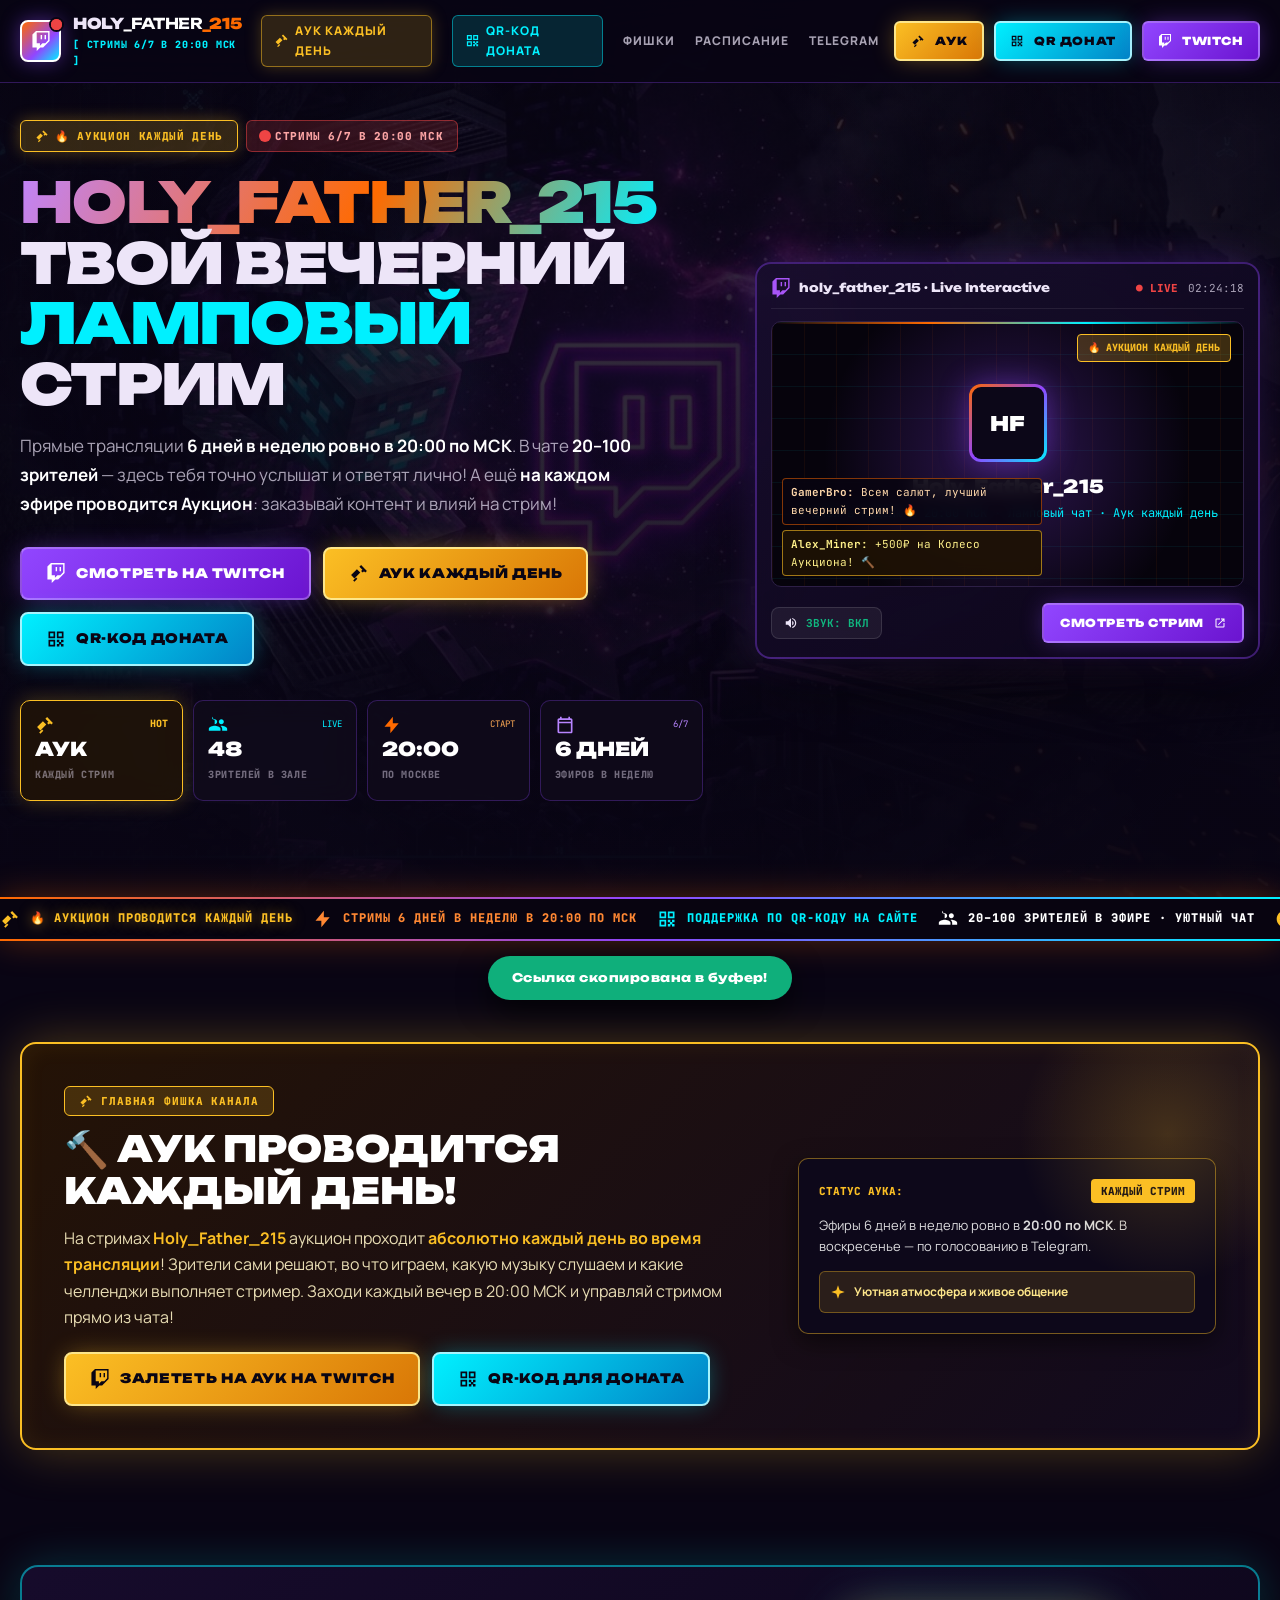
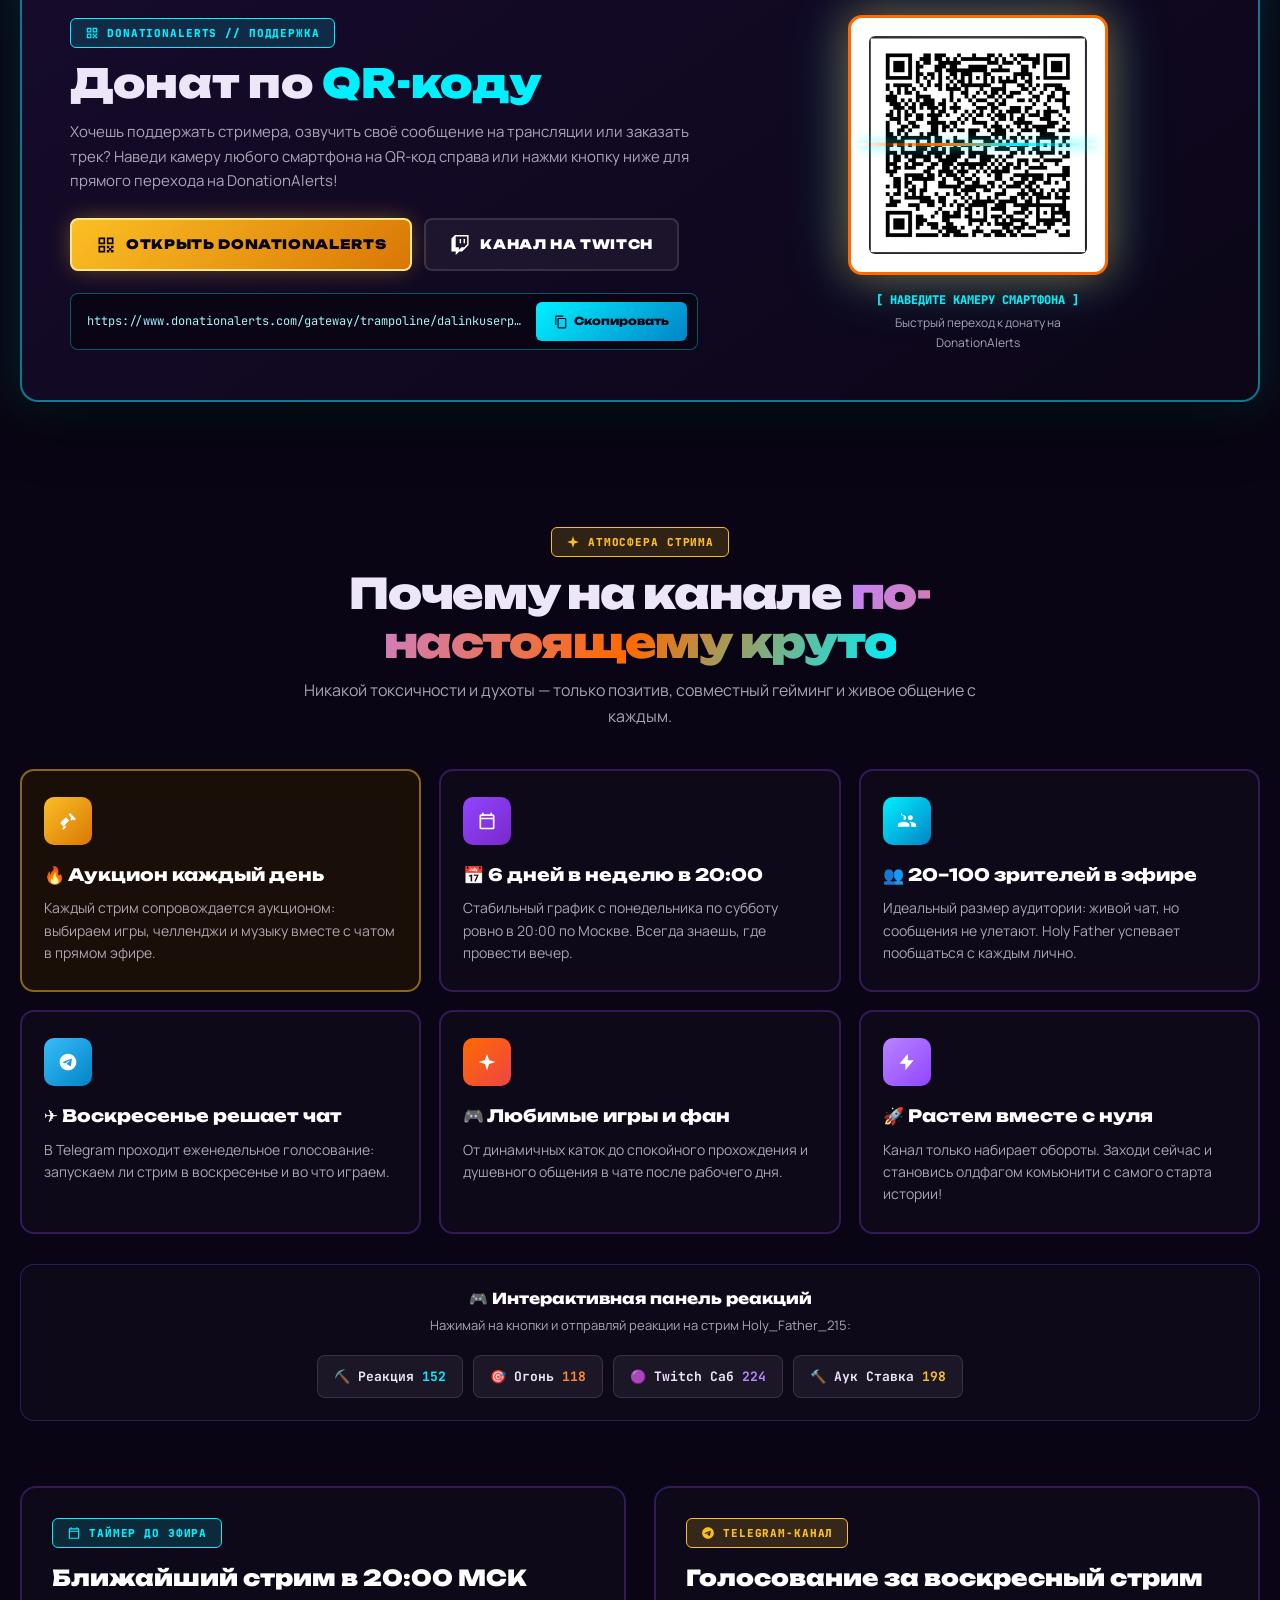
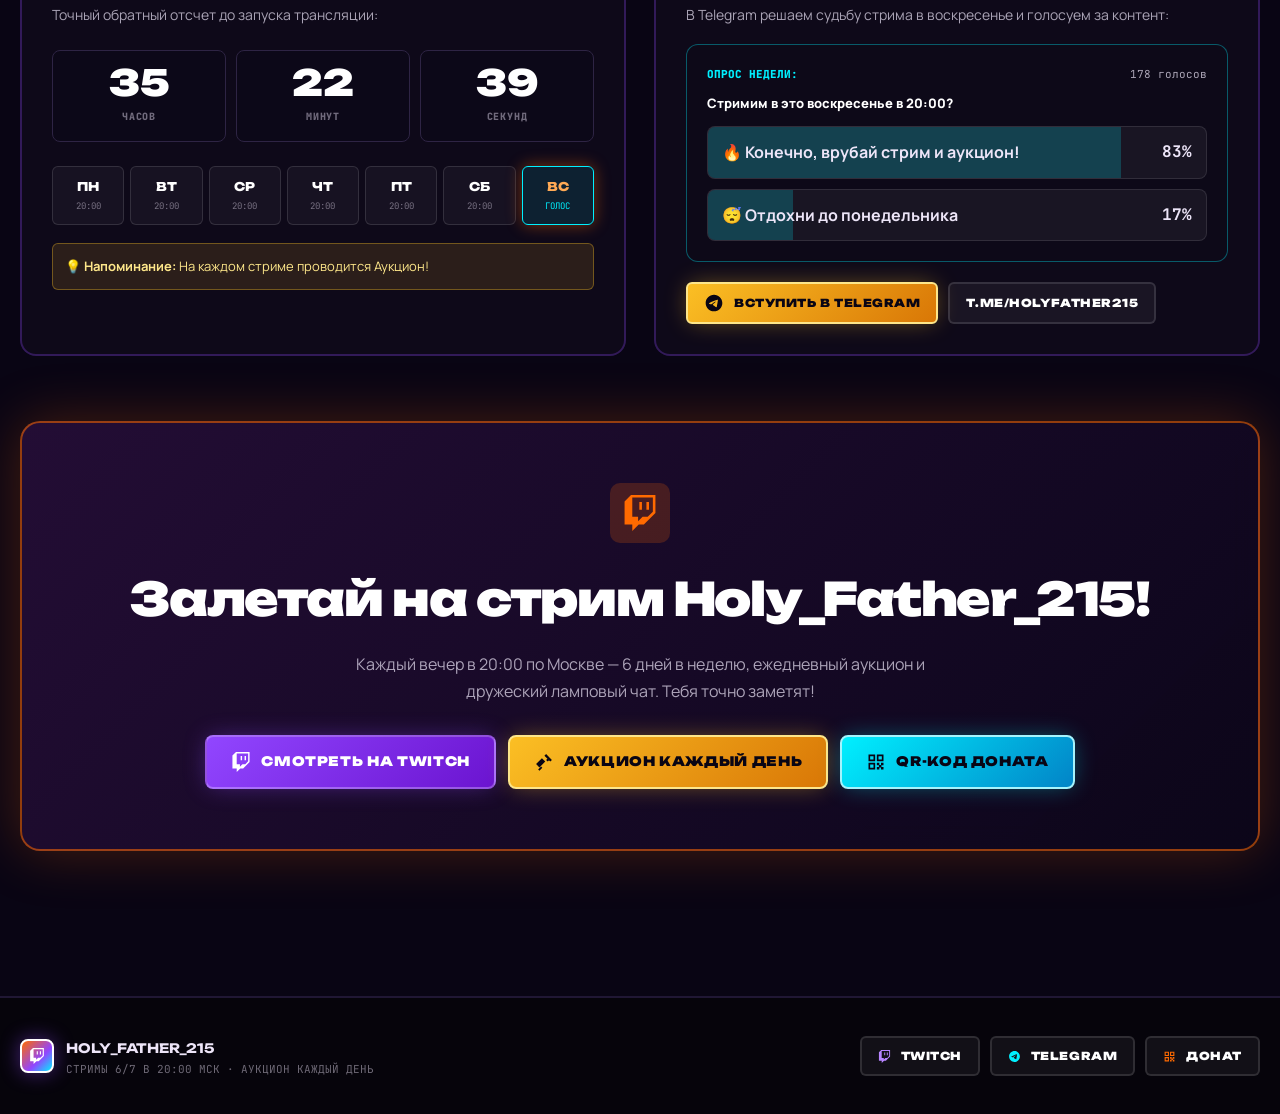
==== commit a17775a9: "feat: use gaming wallpaper background (Minecraft x CS2 x Twitch) and restore clean Holy_Father_215 b" ====
--- a/index.html
+++ b/index.html
@@ -3,29 +3,27 @@
 <head>
 <meta charset="UTF-8" />
 <meta name="viewport" content="width=device-width, initial-scale=1.0, maximum-scale=5.0" />
-<title>HOLY_FATHER_215 — Voxel Strike Live (Minecraft × CS2 × Twitch)</title>
-<meta name="description" content="Официальный стрим-хаб Holy_Father_215 в единой вселенной Voxel Strike: тактика CS2, мир Minecraft и ламповый Twitch. Эфиры 6 дней в неделю в 20:00 по МСК. Аукцион каждый день! QR-код для доната." />
-<meta property="og:title" content="HOLY_FATHER_215 — Voxel Strike Live (Minecraft × CS2 × Twitch)" />
-<meta property="og:description" content="Единая вселенная Voxel Strike: CS2 тактика, кубический мир Minecraft и ламповый Twitch. Аукцион каждый день в 20:00 МСК! Сканируй QR-код." />
+<title>HOLY_FATHER_215 — Стримы 6 дней в неделю в 20:00 МСК · Аукцион каждый день</title>
+<meta name="description" content="Официальный сайт лампового стримера Holy_Father_215. Прямые трансляции 6 дней в неделю в 20:00 по МСК. Аукцион проводится каждый день! 20–100 зрителей, уютный чат, QR-код для доната." />
+<meta property="og:title" content="HOLY_FATHER_215 — Стримы в 20:00 МСК · Аукцион каждый день" />
+<meta property="og:description" content="Ламповый стример Holy_Father_215: 20–100 зрителей, эфиры 6/7 в 20:00 МСК. Аукцион каждый день! Поддерживай по QR-коду и залетай на стрим." />
 <meta property="og:type" content="website" />
-<meta name="theme-color" content="#0d0918" />
-
-<link rel="icon" href="data:image/svg+xml,%3Csvg xmlns='http://www.w3.org/2000/svg' viewBox='0 0 32 32'%3E%3Crect width='32' height='32' rx='4' fill='%231b1429'/%3E%3Crect x='2' y='2' width='28' height='28' rx='3' fill='none' stroke='%23ff6a00' stroke-width='2'/%3E%3Cpath d='M8 7h16v13h-4l-4 4-4-4H8V7z' fill='%239146ff'/%3E%3Crect x='11' y='11' width='3' height='4' fill='%2300f0ff'/%3E%3Crect x='18' y='11' width='3' height='4' fill='%2300f0ff'/%3E%3C/svg%3E" />
+<meta name="theme-color" content="#090514" />
+
+<link rel="icon" href="data:image/svg+xml,%3Csvg xmlns='http://www.w3.org/2000/svg' viewBox='0 0 32 32'%3E%3Crect width='32' height='32' rx='8' fill='%239146ff'/%3E%3Cpath d='M8 7h16v13h-4l-4 4-4-4H8V7z' fill='%23fff'/%3E%3Crect x='11' y='11' width='3' height='4' fill='%239146ff'/%3E%3Crect x='18' y='11' width='3' height='4' fill='%239146ff'/%3E%3C/svg%3E" />
 <link rel="preconnect" href="https://fonts.googleapis.com" />
 <link rel="preconnect" href="https://fonts.gstatic.com" crossorigin />
 <link href="https://fonts.googleapis.com/css2?family=Unbounded:wght@400;600;700;800;900&family=Manrope:wght@400;500;600;700;800&family=JetBrains+Mono:wght@500;700;800&display=swap" rel="stylesheet" />
 
 <style>
 /* =========================================================
-   UNIFIED THEME: VOXEL STRIKE (MINECRAFT × CS2 × TWITCH)
-   Where CS2 tactics, Minecraft blockcraft and Twitch stream energy
-   merge into ONE cohesive aesthetic!
+   RESET & SYSTEM TOKENS
    ========================================================= */
 *, *::before, *::after { box-sizing: border-box; margin: 0; padding: 0; }
 html { scroll-behavior: smooth; -webkit-text-size-adjust: 100%; }
 body {
-  background: #090611;
-  color: #ede4f8;
+  background: #090514;
+  color: #ede5f8;
   font-family: "Manrope", -apple-system, BlinkMacSystemFont, "Segoe UI", Roboto, sans-serif;
   font-size: 16px;
   line-height: 1.65;
@@ -37,39 +35,29 @@
 a { color: inherit; text-decoration: none; }
 button { font: inherit; color: inherit; cursor: pointer; border: 0; background: none; }
 
-::selection { background: #ff6a00; color: #ffffff; }
+::selection { background: #9146ff; color: #ffffff; }
 ::-webkit-scrollbar { width: 8px; }
-::-webkit-scrollbar-track { background: #0a0614; }
+::-webkit-scrollbar-track { background: #0a0516; }
 ::-webkit-scrollbar-thumb {
-  background: linear-gradient(#ff6a00, #9146ff, #00f0ff);
-  border-radius: 2px;
+  background: linear-gradient(#9146ff, #ff6a00);
+  border-radius: 4px;
 }
 
 :root {
-  /* VOXEL STRIKE UNIFIED COLOR MATRIX */
-  --vs-obsidian: #0d0818;
-  --vs-metal: #140e24;
-  --vs-card: rgba(20, 14, 34, 0.88);
-  --vs-card-hover: rgba(30, 20, 50, 0.95);
-  
-  --vs-fire: #ff6a00;       /* CS2 Muzzle Flash & Bomb Fire */
-  --vs-gold: #fbbf24;       /* Minecraft Gold & Auction Gavel */
-  --vs-purple: #9146ff;     /* Twitch Glitch Neon & Nether Portal */
-  --vs-purple-l: #b784ff;
-  --vs-cyan: #00f0ff;       /* Minecraft Diamond & Tactical HUD */
-  --vs-emerald: #10b981;    /* Minecraft XP & Defuse Kit Green */
-  --vs-red: #ef4444;        /* Redstone & Critical Damage */
-  
-  --vs-glow-fire: rgba(255, 106, 0, 0.45);
-  --vs-glow-purple: rgba(145, 70, 255, 0.45);
-  --vs-glow-cyan: rgba(0, 240, 255, 0.4);
-  --vs-glow-gold: rgba(251, 191, 36, 0.45);
-
-  --line: rgba(255, 255, 255, 0.1);
-  --line-strong: rgba(145, 70, 255, 0.35);
-  --muted: rgba(237, 228, 248, 0.65);
-  --muted2: rgba(237, 228, 248, 0.45);
-
+  --purple: #9146ff;
+  --purple-glow: rgba(145, 70, 255, 0.45);
+  --purple-l: #b784ff;
+  --orange: #ff6a00;
+  --orange-glow: rgba(255, 106, 0, 0.45);
+  --cyan: #00f0ff;
+  --cyan-glow: rgba(0, 240, 255, 0.4);
+  --gold: #fbbf24;
+  --gold-glow: rgba(251, 191, 36, 0.45);
+  --card-bg: rgba(16, 11, 28, 0.82);
+  --card-border: rgba(145, 70, 255, 0.28);
+  --line: rgba(255, 255, 255, 0.12);
+  --muted: rgba(237, 229, 248, 0.7);
+  --muted2: rgba(237, 229, 248, 0.45);
   --font-d: "Unbounded", system-ui, sans-serif;
   --font-m: "JetBrains Mono", monospace;
   --ease: cubic-bezier(0.16, 1, 0.3, 1);
@@ -80,69 +68,48 @@
 .display { font-family: var(--font-d); }
 .mono { font-family: var(--font-m); }
 
-/* UNIFIED GRADIENT TYPOGRAPHY */
-.grad-voxel-strike {
-  background: linear-gradient(115deg, #00f0ff 0%, #b784ff 35%, #ff6a00 70%, #fbbf24 100%);
+.grad-text {
+  background: linear-gradient(115deg, #c084fc 0%, #ff6a00 55%, #00f0ff 100%);
   -webkit-background-clip: text; background-clip: text; color: transparent;
 }
-.grad-fire {
-  background: linear-gradient(115deg, #fde68a 0%, #ff6a00 55%, #ef4444 100%);
+.grad-gold {
+  background: linear-gradient(115deg, #fde68a 0%, #fbbf24 50%, #f59e0b 100%);
   -webkit-background-clip: text; background-clip: text; color: transparent;
 }
-.grad-diamond {
-  background: linear-gradient(115deg, #ffffff 0%, #00f0ff 55%, #3b82f6 100%);
-  -webkit-background-clip: text; background-clip: text; color: transparent;
-}
-.cyan { color: var(--vs-cyan); }
-.fire { color: var(--vs-fire); }
-.gold { color: var(--vs-gold); }
-.purple { color: var(--vs-purple-l); }
-
-/* VOXEL-TACTICAL PIXEL BORDER (Combines CS2 chamfers with Minecraft blocks) */
-.voxel-frame {
-  background: var(--vs-card);
-  border: 2px solid #2d1f46;
-  box-shadow: inset 2px 2px 0 rgba(255, 255, 255, 0.08), inset -2px -2px 0 rgba(0, 0, 0, 0.7);
-  position: relative;
-}
-.voxel-frame-gold {
-  border-color: #fbbf24;
-  box-shadow: 0 0 35px rgba(251, 191, 36, 0.25), inset 2px 2px 0 rgba(255, 255, 255, 0.15);
-}
+.cyan { color: var(--cyan); }
+.orange { color: var(--orange); }
+.gold { color: var(--gold); }
+.purple { color: var(--purple-l); }
 
 /* =========================================================
-   ATMOSPHERIC BACKGROUND: VOXEL MATRIX & CS2 DEFUSE GLOW
+   GAMING WALLPAPER (MINECRAFT × CS2 × TWITCH)
    ========================================================= */
-.bg-stage {
-  position: fixed; inset: 0; z-index: -1; overflow: hidden; pointer-events: none;
-}
-.voxel-grid-net {
-  position: absolute; inset: 0;
+.site-wallpaper {
+  position: fixed; inset: 0; z-index: -2; pointer-events: none;
   background-image:
-    linear-gradient(rgba(145, 70, 255, 0.08) 1px, transparent 1px),
-    linear-gradient(90deg, rgba(255, 106, 0, 0.08) 1px, transparent 1px);
-  background-size: 54px 54px;
-  mask-image: radial-gradient(circle at 50% 32%, black 45%, transparent 88%);
-  -webkit-mask-image: radial-gradient(circle at 50% 32%, black 45%, transparent 88%);
-}
-.ambient-glow {
-  position: absolute; border-radius: 50%; filter: blur(140px); opacity: 0.65; will-change: transform;
-}
-.glow-nether { width: 640px; height: 640px; left: -140px; top: -100px; background: rgba(145, 70, 255, 0.32); }
-.glow-blaze { width: 580px; height: 580px; right: -120px; top: 18%; background: rgba(255, 106, 0, 0.26); }
-.glow-diamond { width: 520px; height: 520px; left: 20%; bottom: 8%; background: rgba(0, 240, 255, 0.18); }
-.glow-gold { width: 440px; height: 440px; right: 15%; bottom: 30%; background: rgba(251, 191, 36, 0.16); }
+    linear-gradient(rgba(9, 5, 20, 0.82), rgba(9, 5, 20, 0.88)),
+    url('assets/gaming-wallpaper.jpg'),
+    url('[data-uri]');
+  background-size: cover;
+  background-position: center top;
+  background-attachment: fixed;
+  background-repeat: no-repeat;
+}
+.site-ambient-vignette {
+  position: fixed; inset: 0; z-index: -1; pointer-events: none;
+  background: radial-gradient(circle at 50% 25%, transparent 20%, rgba(9, 5, 20, 0.75) 85%);
+}
 
 /* =========================================================
-   ANIMATIONS & KEYFRAMES
+   ANIMATIONS
    ========================================================= */
-@keyframes float-gentle { 0%, 100% { transform: translateY(0); } 50% { transform: translateY(-10px); } }
-@keyframes scan-laser { 0% { top: 0; opacity: 0.9; } 50% { opacity: 1; } 100% { top: 100%; opacity: 0.9; } }
+@keyframes float-hero { 0%, 100% { transform: translateY(0); } 50% { transform: translateY(-10px); } }
+@keyframes scan-line { 0% { top: 0; opacity: 0.9; } 50% { opacity: 1; } 100% { top: 100%; opacity: 0.9; } }
 @keyframes dot-ping { 0% { transform: scale(0.9); opacity: 0.9; } 100% { transform: scale(2.2); opacity: 0; } }
-@keyframes marquee-run { 0% { transform: translateX(0); } 100% { transform: translateX(-50%); } }
-
-.anim-float { animation: float-gentle 6s ease-in-out infinite; }
-.anim-marquee { animation: marquee-run 30s linear infinite; }
+@keyframes marquee-scroll { 0% { transform: translateX(0); } 100% { transform: translateX(-50%); } }
+
+.anim-float { animation: float-hero 6s ease-in-out infinite; }
+.anim-marquee { animation: marquee-scroll 28s linear infinite; }
 
 /* REVEAL ON SCROLL */
 .reveal {
@@ -156,40 +123,40 @@
 }
 
 /* =========================================================
-   NAVIGATION (VOXEL STRIKE LIVE HUD)
+   NAVIGATION BAR
    ========================================================= */
 .nav {
   position: fixed; inset: 0 0 auto; z-index: 100;
-  background: rgba(9, 6, 17, 0.9); backdrop-filter: blur(20px); -webkit-backdrop-filter: blur(20px);
-  border-bottom: 2px solid #2d1f46;
+  background: rgba(9, 5, 20, 0.88); backdrop-filter: blur(24px); -webkit-backdrop-filter: blur(24px);
+  border-bottom: 1.5px solid rgba(145, 70, 255, 0.3);
   transition: all 0.3s var(--ease);
 }
 .nav-inner {
   display: flex; align-items: center; justify-content: space-between; padding: 12px 0; gap: 16px;
 }
-.brand-box {
+.brand-hud {
   display: flex; align-items: center; gap: 12px; font-family: var(--font-d); font-weight: 900;
 }
-.brand-cube {
-  position: relative; width: 44px; height: 44px;
-  background: linear-gradient(135deg, #ff6a00 0%, #9146ff 50%, #00f0ff 100%);
-  border: 2px solid #fff; border-radius: 6px; display: grid; place-items: center; color: #fff;
-  box-shadow: 0 0 20px var(--vs-glow-purple);
-}
-.brand-cube .live-ping {
+.brand-logo-cube {
+  position: relative; width: 42px; height: 42px;
+  background: linear-gradient(135deg, #ff6a00 0%, #9146ff 60%, #00f0ff 100%);
+  border: 2px solid #fff; border-radius: 8px; display: grid; place-items: center; color: #fff;
+  box-shadow: 0 0 20px var(--purple-glow)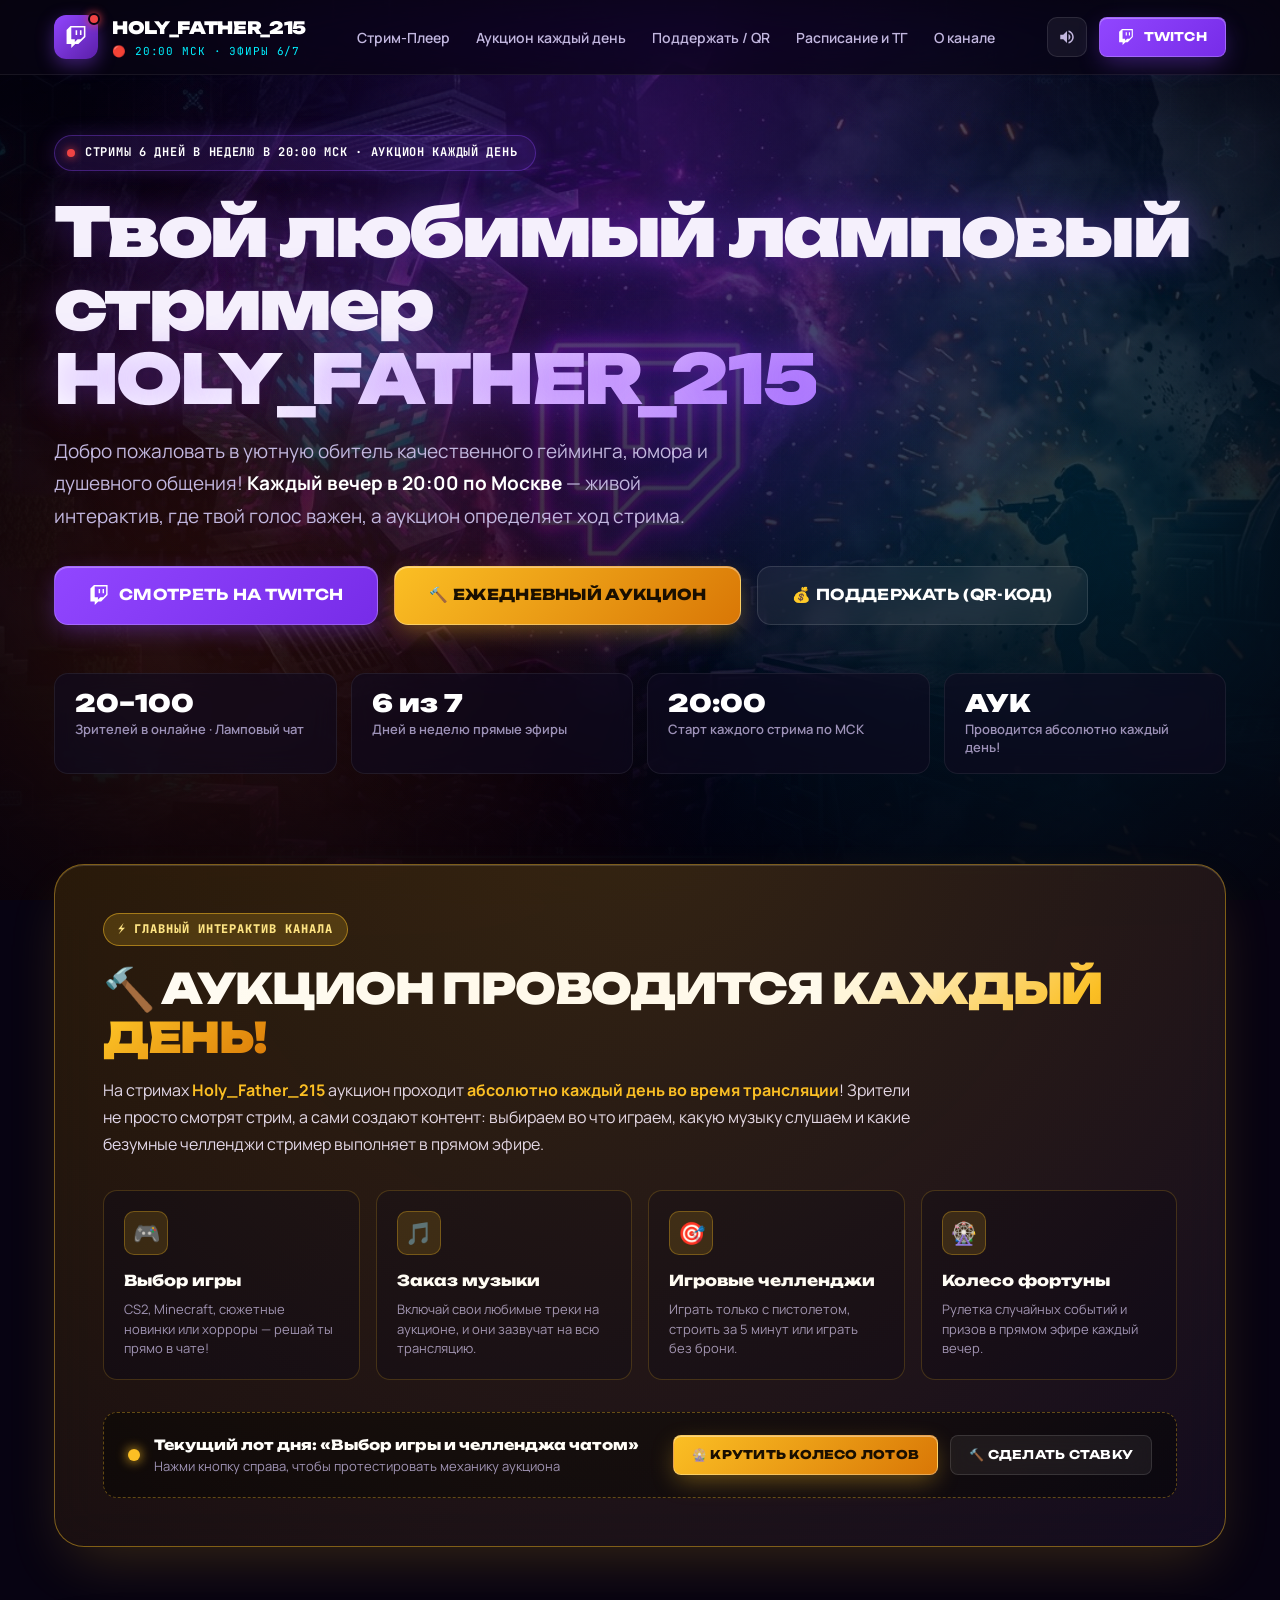
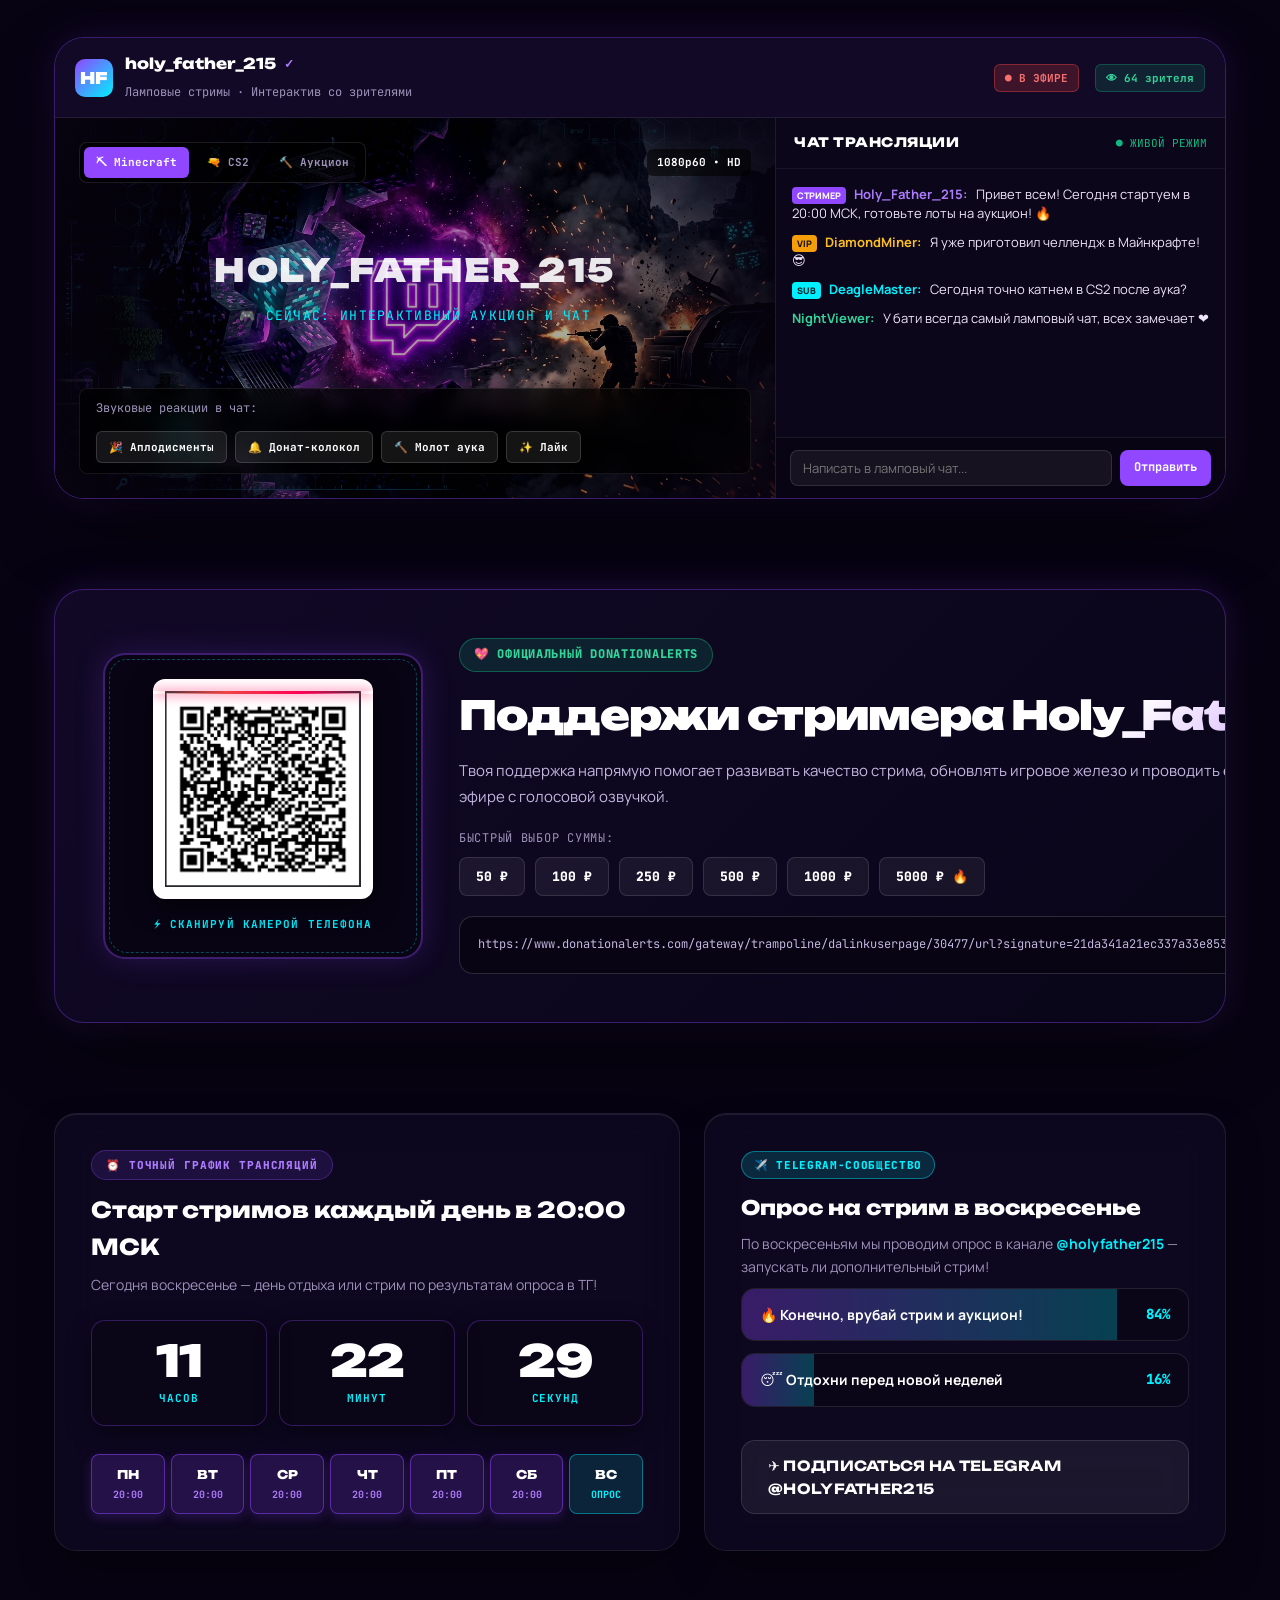
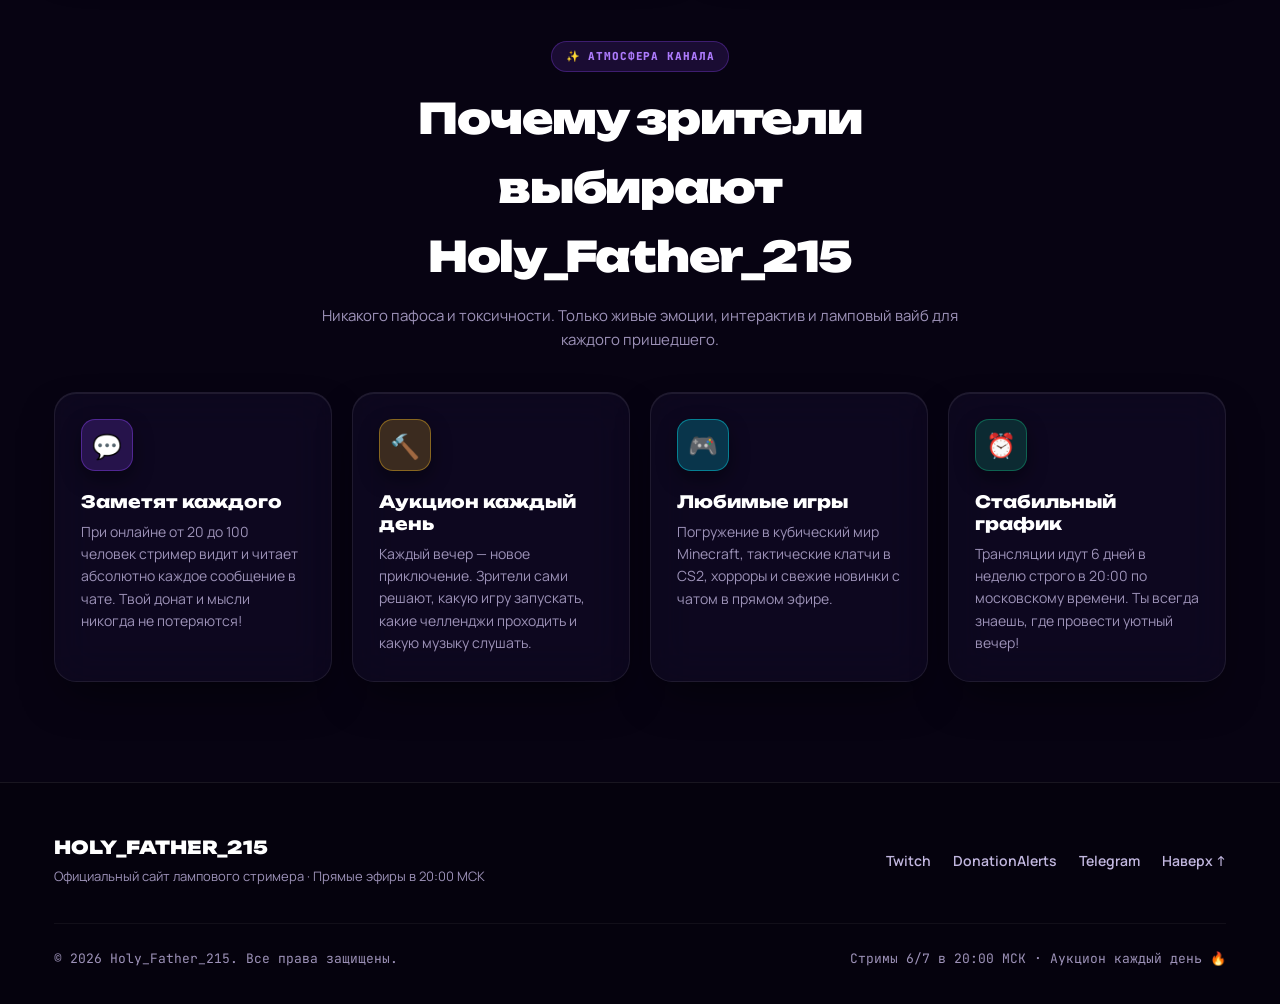
==== commit 80493836: "feat: upgrade design with ultra-modern cyber-glass aesthetic, preserving wallpaper and clean streame" ====
--- a/index.html
+++ b/index.html
@@ -3,12 +3,13 @@
 <head>
 <meta charset="UTF-8" />
 <meta name="viewport" content="width=device-width, initial-scale=1.0, maximum-scale=5.0" />
-<title>HOLY_FATHER_215 — Стримы 6 дней в неделю в 20:00 МСК · Аукцион каждый день</title>
-<meta name="description" content="Официальный сайт лампового стримера Holy_Father_215. Прямые трансляции 6 дней в неделю в 20:00 по МСК. Аукцион проводится каждый день! 20–100 зрителей, уютный чат, QR-код для доната." />
+<title>HOLY_FATHER_215 — Официальный сайт стримера · Стримы 6/7 в 20:00 МСК · Аукцион каждый день</title>
+<meta name="description" content="Официальный стрим-хаб лампового стримера Holy_Father_215 на Twitch. Прямые эфиры 6 дней в неделю в 20:00 по МСК. Ежедневный аукцион игр, музыки и челленджей! Уютный чат на 20–100 зрителей, поддержка по QR-коду." />
 <meta property="og:title" content="HOLY_FATHER_215 — Стримы в 20:00 МСК · Аукцион каждый день" />
-<meta property="og:description" content="Ламповый стример Holy_Father_215: 20–100 зрителей, эфиры 6/7 в 20:00 МСК. Аукцион каждый день! Поддерживай по QR-коду и залетай на стрим." />
+<meta property="og:description" content="Ламповый Twitch-стример Holy_Father_215: 20–100 зрителей, эфиры 6/7 в 20:00 по МСК. Аукцион каждый день! Уютная атмосфера, поддержка по QR-коду и живой чат." />
 <meta property="og:type" content="website" />
-<meta name="theme-color" content="#090514" />
+<meta property="og:url" content="https://dimasik1325.github.io/site-holy-father-215/" />
+<meta name="theme-color" content="#0a0518" />
 
 <link rel="icon" href="data:image/svg+xml,%3Csvg xmlns='http://www.w3.org/2000/svg' viewBox='0 0 32 32'%3E%3Crect width='32' height='32' rx='8' fill='%239146ff'/%3E%3Cpath d='M8 7h16v13h-4l-4 4-4-4H8V7z' fill='%23fff'/%3E%3Crect x='11' y='11' width='3' height='4' fill='%239146ff'/%3E%3Crect x='18' y='11' width='3' height='4' fill='%239146ff'/%3E%3C/svg%3E" />
 <link rel="preconnect" href="https://fonts.googleapis.com" />
@@ -17,1563 +18,1915 @@
 
 <style>
 /* =========================================================
-   RESET & SYSTEM TOKENS
+   DESIGN SYSTEM & CSS VARIABLES
    ========================================================= */
 *, *::before, *::after { box-sizing: border-box; margin: 0; padding: 0; }
 html { scroll-behavior: smooth; -webkit-text-size-adjust: 100%; }
+
+:root {
+  --bg-dark: #070312;
+  --bg-card: rgba(16, 10, 34, 0.72);
+  --bg-card-hover: rgba(24, 15, 50, 0.84);
+  --border-card: rgba(255, 255, 255, 0.08);
+  --border-card-hover: rgba(145, 70, 255, 0.45);
+  --border-gold: rgba(251, 191, 36, 0.35);
+
+  --twitch-purple: #9146ff;
+  --twitch-purple-light: #ad7bfd;
+  --twitch-purple-dark: #642bb5;
+  --twitch-glow: rgba(145, 70, 255, 0.4);
+
+  --accent-cyan: #00f0ff;
+  --accent-cyan-glow: rgba(0, 240, 255, 0.35);
+
+  --accent-orange: #ff6a00;
+  --accent-orange-glow: rgba(255, 106, 0, 0.35);
+
+  --accent-gold: #fbbf24;
+  --accent-gold-dark: #d97706;
+  --accent-gold-glow: rgba(251, 191, 36, 0.4);
+
+  --accent-emerald: #10b981;
+  --accent-emerald-glow: rgba(16, 185, 129, 0.4);
+
+  --text-main: #f5f0fc;
+  --text-muted: #9d92b8;
+  --text-muted-light: #c2b7df;
+
+  --font-d: "Unbounded", system-ui, -apple-system, sans-serif;
+  --font-b: "Manrope", system-ui, -apple-system, sans-serif;
+  --font-m: "JetBrains Mono", monospace;
+
+  --radius-sm: 8px;
+  --radius-md: 14px;
+  --radius-lg: 22px;
+  --radius-xl: 30px;
+}
+
 body {
-  background: #090514;
-  color: #ede5f8;
-  font-family: "Manrope", -apple-system, BlinkMacSystemFont, "Segoe UI", Roboto, sans-serif;
+  background-color: var(--bg-dark);
+  color: var(--text-main);
+  font-family: var(--font-b);
   font-size: 16px;
   line-height: 1.65;
   overflow-x: hidden;
   -webkit-font-smoothing: antialiased;
+  min-height: 100vh;
+  position: relative;
 }
 
 img, svg { display: block; max-width: 100%; }
 a { color: inherit; text-decoration: none; }
 button { font: inherit; color: inherit; cursor: pointer; border: 0; background: none; }
 
-::selection { background: #9146ff; color: #ffffff; }
-::-webkit-scrollbar { width: 8px; }
-::-webkit-scrollbar-track { background: #0a0516; }
+::selection { background: var(--twitch-purple); color: #ffffff; }
+::-webkit-scrollbar { width: 9px; }
+::-webkit-scrollbar-track { background: #070312; }
 ::-webkit-scrollbar-thumb {
-  background: linear-gradient(#9146ff, #ff6a00);
-  border-radius: 4px;
-}
-
-:root {
-  --purple: #9146ff;
-  --purple-glow: rgba(145, 70, 255, 0.45);
-  --purple-l: #b784ff;
-  --orange: #ff6a00;
-  --orange-glow: rgba(255, 106, 0, 0.45);
-  --cyan: #00f0ff;
-  --cyan-glow: rgba(0, 240, 255, 0.4);
-  --gold: #fbbf24;
-  --gold-glow: rgba(251, 191, 36, 0.45);
-  --card-bg: rgba(16, 11, 28, 0.82);
-  --card-border: rgba(145, 70, 255, 0.28);
-  --line: rgba(255, 255, 255, 0.12);
-  --muted: rgba(237, 229, 248, 0.7);
-  --muted2: rgba(237, 229, 248, 0.45);
-  --font-d: "Unbounded", system-ui, sans-serif;
-  --font-m: "JetBrains Mono", monospace;
-  --ease: cubic-bezier(0.16, 1, 0.3, 1);
-}
-
-.container { width: min(1240px, 100% - 36px); margin-inline: auto; }
-.ic { width: 20px; height: 20px; fill: currentColor; flex-shrink: 0; }
-.display { font-family: var(--font-d); }
-.mono { font-family: var(--font-m); }
-
-.grad-text {
-  background: linear-gradient(115deg, #c084fc 0%, #ff6a00 55%, #00f0ff 100%);
-  -webkit-background-clip: text; background-clip: text; color: transparent;
-}
-.grad-gold {
-  background: linear-gradient(115deg, #fde68a 0%, #fbbf24 50%, #f59e0b 100%);
-  -webkit-background-clip: text; background-clip: text; color: transparent;
-}
-.cyan { color: var(--cyan); }
-.orange { color: var(--orange); }
-.gold { color: var(--gold); }
-.purple { color: var(--purple-l); }
-
-/* =========================================================
-   GAMING WALLPAPER (MINECRAFT × CS2 × TWITCH)
+  background: linear-gradient(180deg, var(--twitch-purple), var(--accent-orange));
+  border-radius: 5px;
+}
+
+/* =========================================================
+   WALLPAPER BACKGROUND (PRESERVED & ENHANCED LIGHTING)
    ========================================================= */
 .site-wallpaper {
-  position: fixed; inset: 0; z-index: -2; pointer-events: none;
+  position: fixed; inset: 0; z-index: -3; pointer-events: none;
   background-image:
-    linear-gradient(rgba(9, 5, 20, 0.82), rgba(9, 5, 20, 0.88)),
+    radial-gradient(circle at 50% 12%, rgba(145, 70, 255, 0.22), transparent 55%),
+    radial-gradient(circle at 90% 60%, rgba(0, 240, 255, 0.16), transparent 50%),
+    radial-gradient(circle at 10% 75%, rgba(255, 106, 0, 0.18), transparent 45%),
+    linear-gradient(180deg, rgba(7, 3, 18, 0.65) 0%, rgba(9, 4, 22, 0.78) 40%, rgba(7, 3, 16, 0.92) 100%),
     url('assets/gaming-wallpaper.jpg'),
     url('[data-uri]');
   background-size: cover;
   background-position: center top;
   background-attachment: fixed;
   background-repeat: no-repeat;
-}
-.site-ambient-vignette {
-  position: fixed; inset: 0; z-index: -1; pointer-events: none;
-  background: radial-gradient(circle at 50% 25%, transparent 20%, rgba(9, 5, 20, 0.75) 85%);
-}
-
-/* =========================================================
-   ANIMATIONS
-   ========================================================= */
-@keyframes float-hero { 0%, 100% { transform: translateY(0); } 50% { transform: translateY(-10px); } }
-@keyframes scan-line { 0% { top: 0; opacity: 0.9; } 50% { opacity: 1; } 100% { top: 100%; opacity: 0.9; } }
-@keyframes dot-ping { 0% { transform: scale(0.9); opacity: 0.9; } 100% { transform: scale(2.2); opacity: 0; } }
-@keyframes marquee-scroll { 0% { transform: translateX(0); } 100% { transform: translateX(-50%); } }
-
-.anim-float { animation: float-hero 6s ease-in-out infinite; }
-.anim-marquee { animation: marquee-scroll 28s linear infinite; }
-
-/* REVEAL ON SCROLL */
-.reveal {
-  opacity: 0; transform: translateY(24px);
-  transition: opacity 0.7s var(--ease), transform 0.7s var(--ease);
-}
-.reveal.in { opacity: 1; transform: none; }
-@media (prefers-reduced-motion: reduce) {
-  *, *::before, *::after { animation-duration: 0.01ms !important; transition-duration: 0.01ms !important; }
-  .reveal { opacity: 1; transform: none; }
-}
-
-/* =========================================================
-   NAVIGATION BAR
-   ========================================================= */
-.nav {
-  position: fixed; inset: 0 0 auto; z-index: 100;
-  background: rgba(9, 5, 20, 0.88); backdrop-filter: blur(24px); -webkit-backdrop-filter: blur(24px);
-  border-bottom: 1.5px solid rgba(145, 70, 255, 0.3);
-  transition: all 0.3s var(--ease);
+  filter: contrast(105%) saturate(110%);
+}
+
+.site-vignette {
+  position: fixed; inset: 0; z-index: -2; pointer-events: none;
+  background: radial-gradient(ellipse at 50% 40%, transparent 40%, rgba(5, 2, 12, 0.8) 100%);
+}
+
+/* Ambient dynamic mouse spotlight for desktop */
+.mouse-spotlight {
+  position: fixed; width: 600px; height: 600px; border-radius: 50%;
+  pointer-events: none; z-index: -1;
+  background: radial-gradient(circle, rgba(145, 70, 255, 0.12) 0%, rgba(0, 240, 255, 0.04) 40%, transparent 70%);
+  transform: translate(-50%, -50%);
+  transition: opacity 0.4s ease;
+  opacity: 0;
+}
+body:hover .mouse-spotlight { opacity: 1; }
+
+/* Grid overlay lines */
+.cyber-grid {
+  position: fixed; inset: 0; z-index: -2; pointer-events: none; opacity: 0.18;
+  background-image: 
+    linear-gradient(to right, rgba(255, 255, 255, 0.05) 1px, transparent 1px),
+    linear-gradient(to bottom, rgba(255, 255, 255, 0.05) 1px, transparent 1px);
+  background-size: 60px 60px;
+  mask-image: radial-gradient(ellipse at 50% 50%, black 20%, transparent 80%);
+}
+
+/* Container */
+.container {
+  width: 100%;
+  max-width: 1220px;
+  margin: 0 auto;
+  padding: 0 24px;
+}
+
+/* Typography Helpers */
+.title-gradient {
+  background: linear-gradient(135deg, #ffffff 30%, #d8b4fe 70%, var(--twitch-purple-light) 100%);
+  -webkit-background-clip: text; background-clip: text; color: transparent;
+}
+.title-gold {
+  background: linear-gradient(135deg, #fffbeb 10%, #fbbf24 60%, #d97706 100%);
+  -webkit-background-clip: text; background-clip: text; color: transparent;
+}
+.text-cyan { color: var(--accent-cyan); }
+.text-gold { color: var(--accent-gold); }
+.text-purple { color: var(--twitch-purple-light); }
+.text-orange { color: var(--accent-orange); }
+
+/* Buttons */
+.btn {
+  display: inline-flex; align-items: center; justify-content: center; gap: 10px;
+  font-family: var(--font-d); font-size: 14px; font-weight: 700;
+  padding: 13px 26px; border-radius: var(--radius-md);
+  transition: all 0.28s cubic-bezier(0.16, 1, 0.3, 1);
+  letter-spacing: 0.02em; position: relative; overflow: hidden;
+  text-transform: uppercase;
+}
+.btn::after {
+  content: ""; position: absolute; inset: 0;
+  background: linear-gradient(90deg, transparent, rgba(255,255,255,0.2), transparent);
+  transform: translateX(-100%); transition: transform 0.6s ease;
+}
+.btn:hover::after { transform: translateX(100%); }
+
+.btn-twitch {
+  background: linear-gradient(135deg, var(--twitch-purple), #772ce8);
+  color: #ffffff;
+  box-shadow: 0 8px 24px -4px var(--twitch-glow), inset 0 1px 0 rgba(255,255,255,0.3);
+  border: 1px solid rgba(255, 255, 255, 0.2);
+}
+.btn-twitch:hover {
+  transform: translateY(-2px);
+  box-shadow: 0 12px 32px var(--twitch-glow), inset 0 1px 0 rgba(255,255,255,0.5);
+  background: linear-gradient(135deg, #9f5cff, #8338ec);
+}
+
+.btn-gold {
+  background: linear-gradient(135deg, #fbbf24, #d97706);
+  color: #1a0f00; font-weight: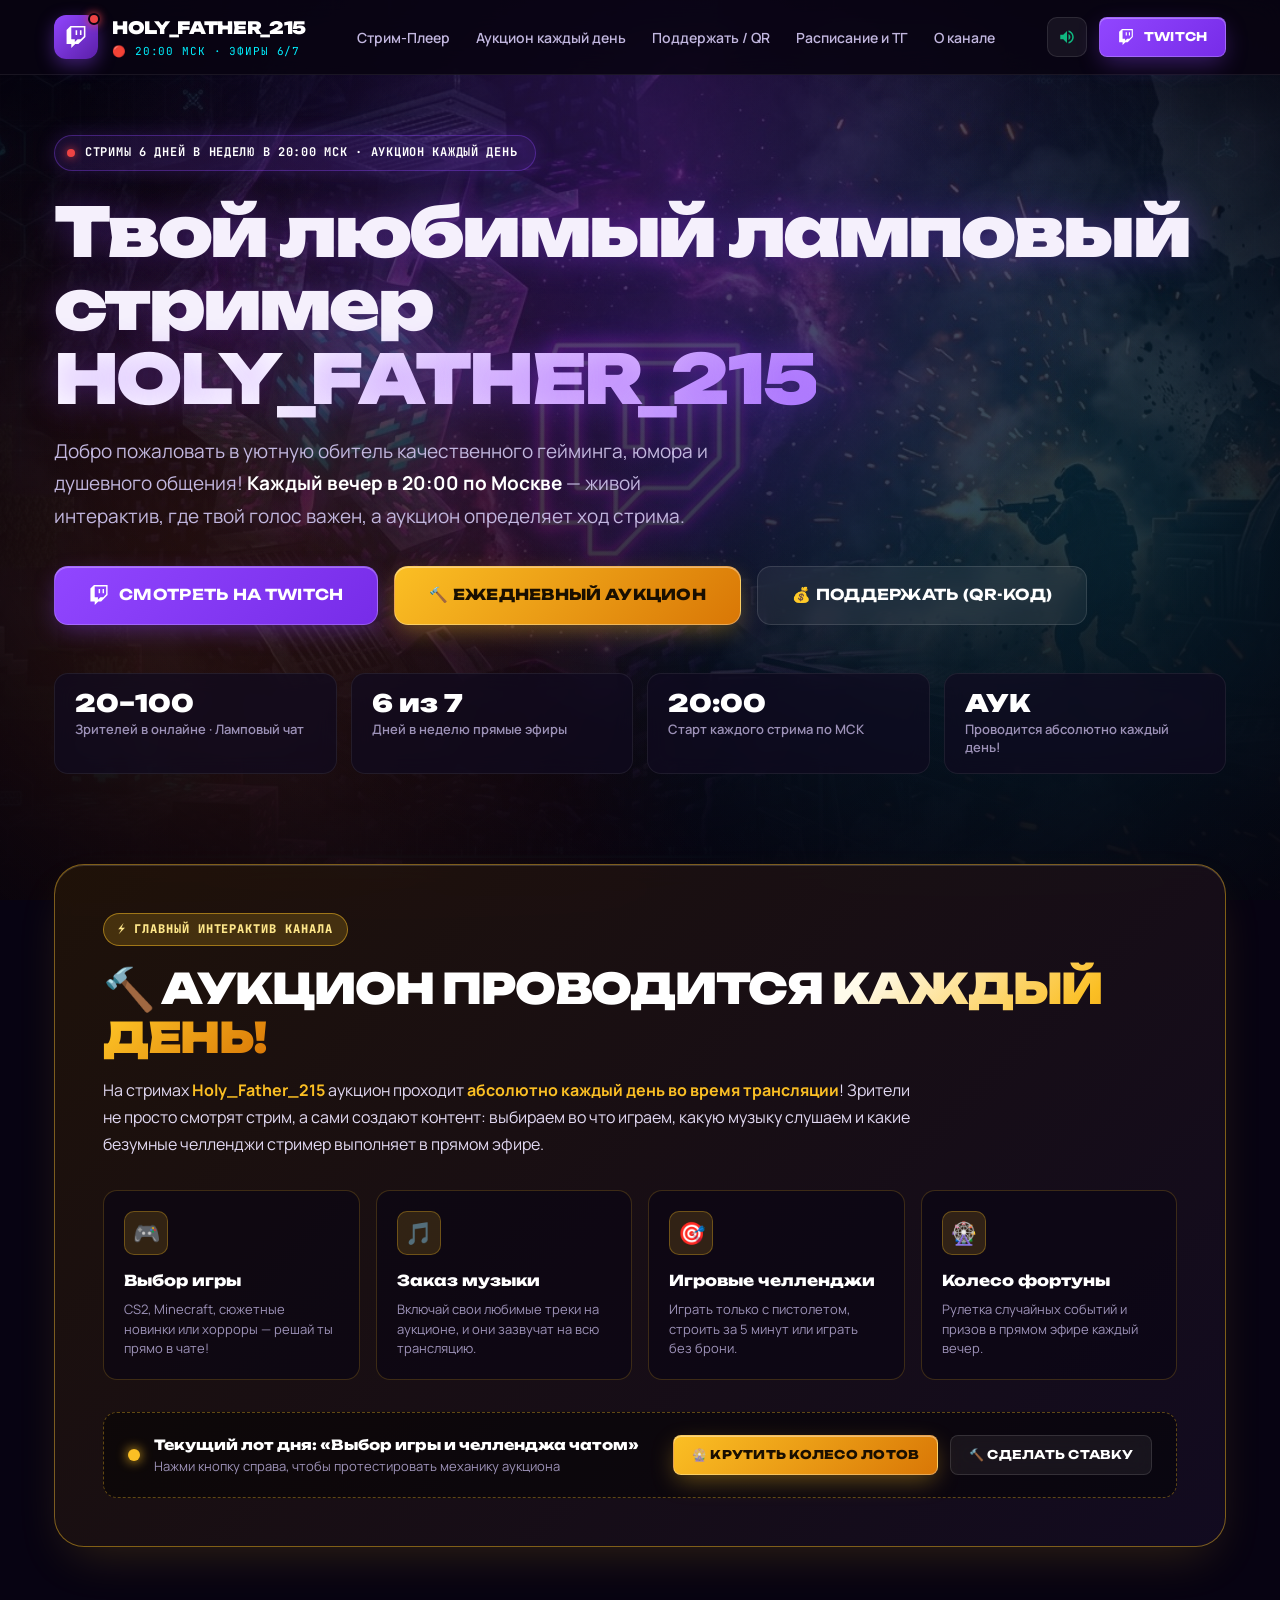
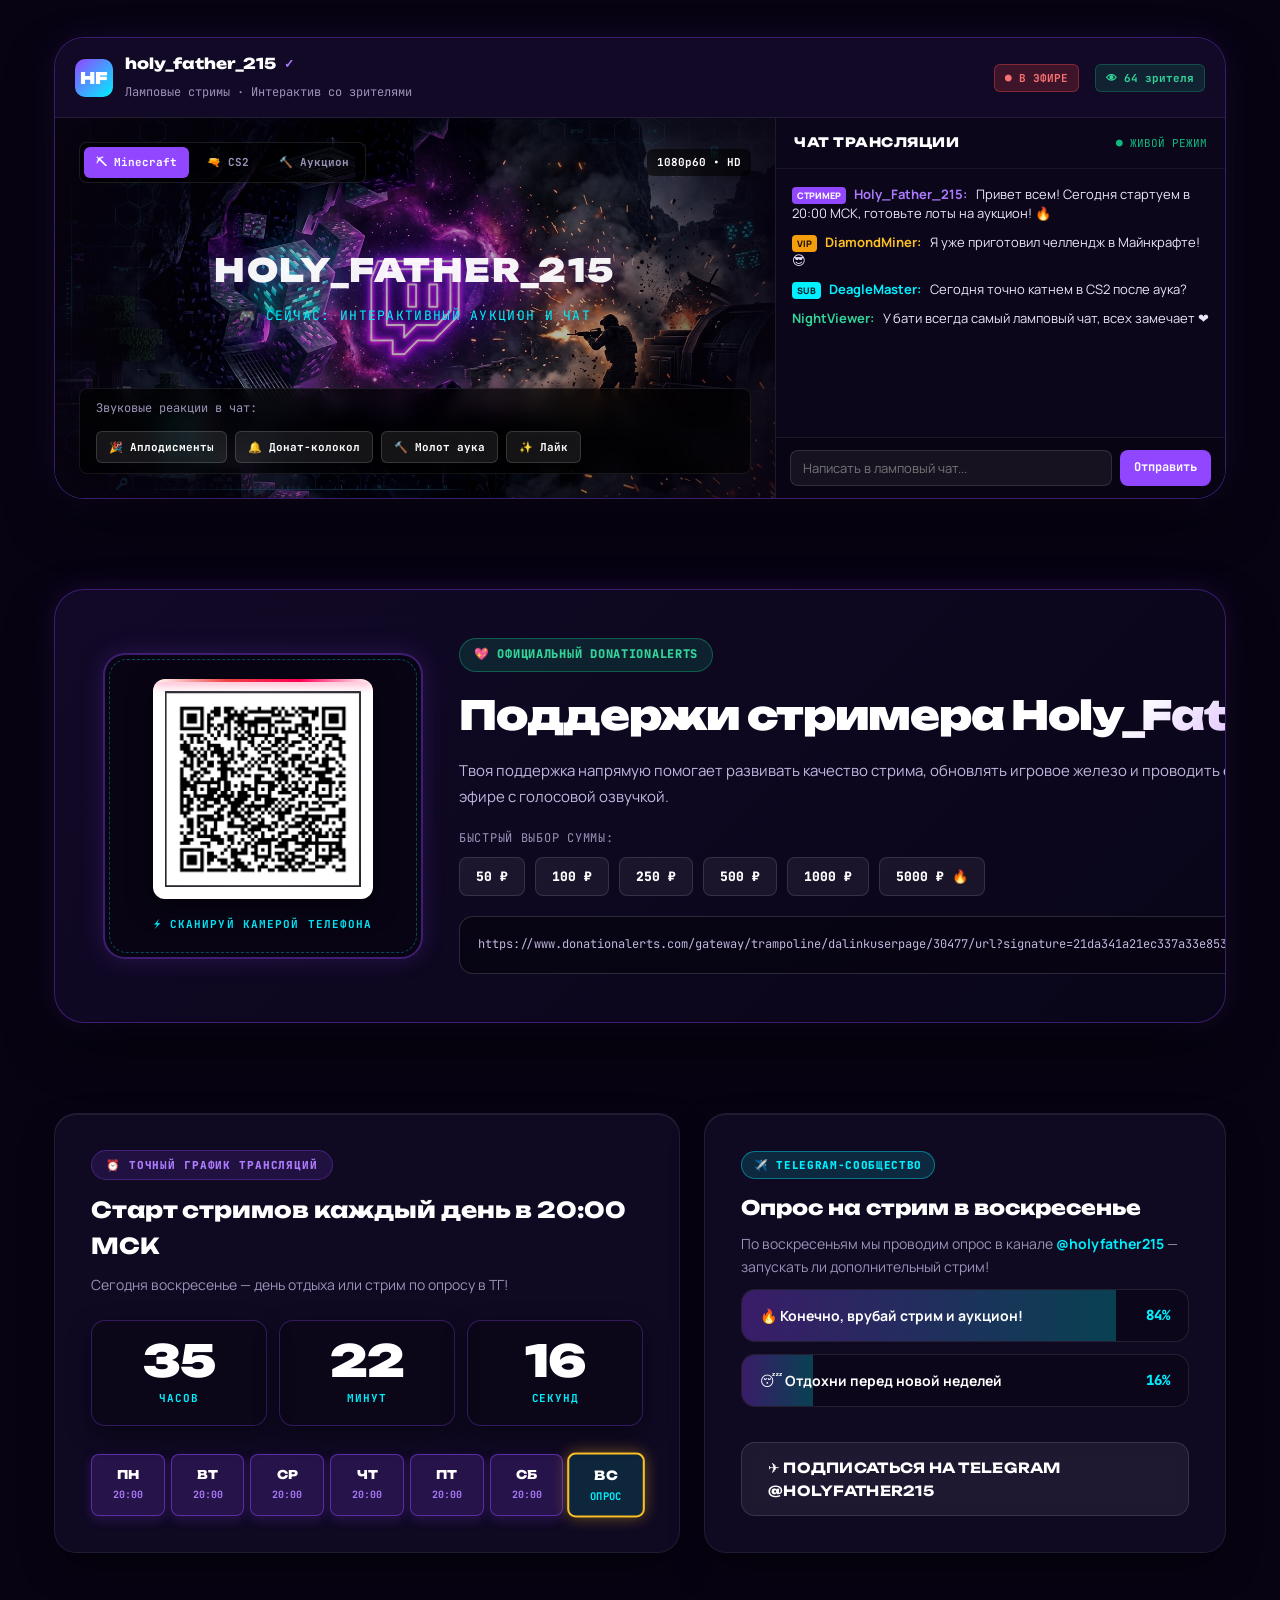
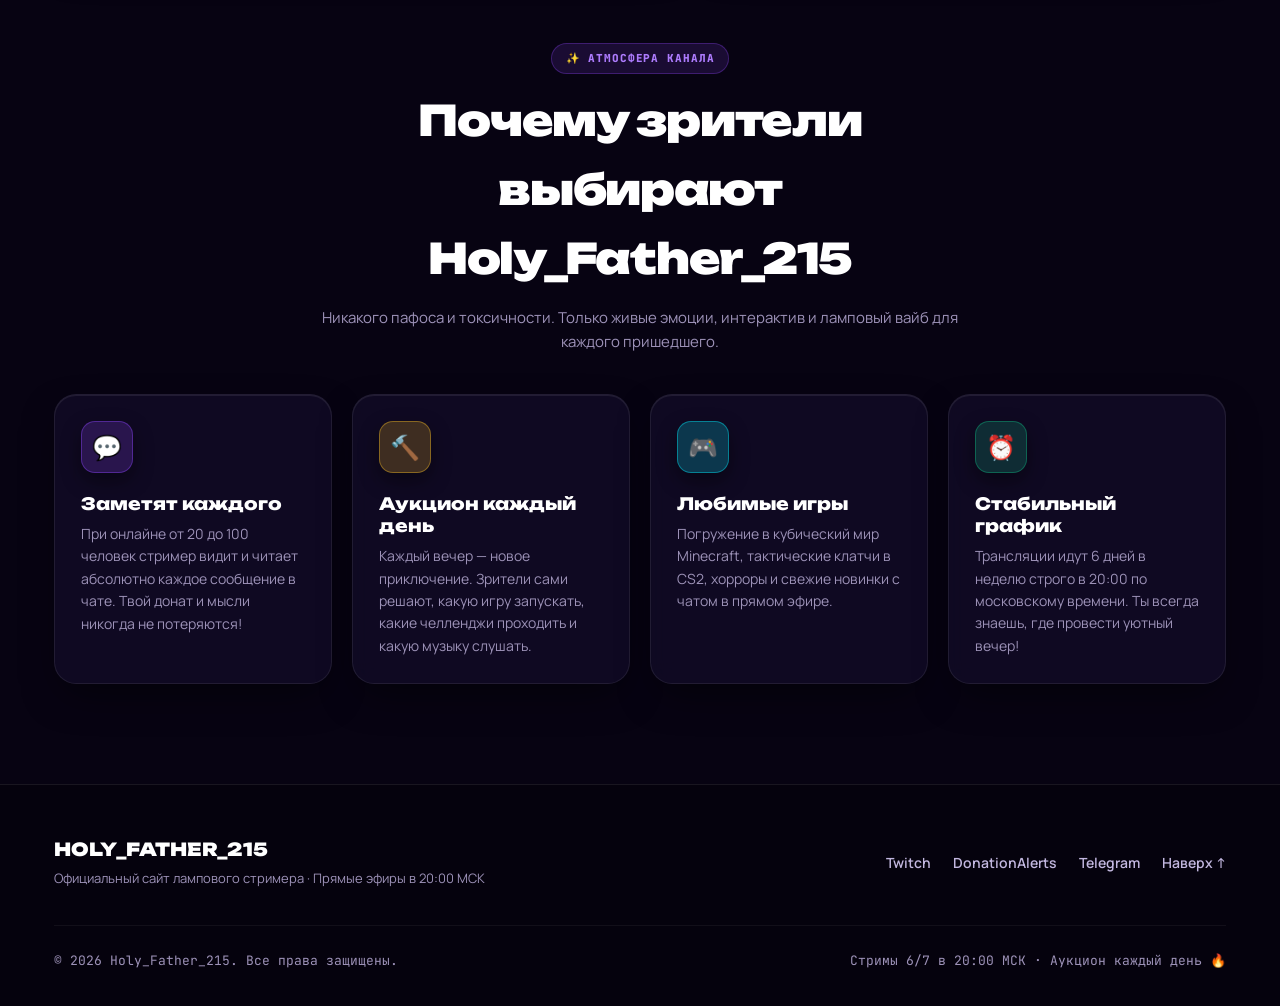
==== commit aeb06129: "perf: eliminate lag with GPU-accelerated rendering and conditional RAF, fix and polish all blocks wi" ====
--- a/index.html
+++ b/index.html
@@ -18,15 +18,15 @@
 
 <style>
 /* =========================================================
-   DESIGN SYSTEM & CSS VARIABLES
+   DESIGN SYSTEM & CSS VARIABLES (HIGH PERFORMANCE & ZERO JANK)
    ========================================================= */
 *, *::before, *::after { box-sizing: border-box; margin: 0; padding: 0; }
 html { scroll-behavior: smooth; -webkit-text-size-adjust: 100%; }
 
 :root {
   --bg-dark: #070312;
-  --bg-card: rgba(16, 10, 34, 0.72);
-  --bg-card-hover: rgba(24, 15, 50, 0.84);
+  --bg-card: rgba(18, 11, 38, 0.82);
+  --bg-card-hover: rgba(26, 16, 52, 0.9);
   --border-card: rgba(255, 255, 255, 0.08);
   --border-card-hover: rgba(145, 70, 255, 0.45);
   --border-gold: rgba(251, 191, 36, 0.35);
@@ -88,7 +88,7 @@
 }
 
 /* =========================================================
-   WALLPAPER BACKGROUND (PRESERVED & ENHANCED LIGHTING)
+   WALLPAPER BACKGROUND (SMOOTH 60FPS HARDWARE ACCELERATED)
    ========================================================= */
 .site-wallpaper {
   position: fixed; inset: 0; z-index: -3; pointer-events: none;
@@ -101,35 +101,39 @@
     url('[data-uri]');
   background-size: cover;
   background-position: center top;
-  background-attachment: fixed;
   background-repeat: no-repeat;
-  filter: contrast(105%) saturate(110%);
+  transform: translate3d(0, 0, 0);
+  will-change: transform;
 }
 
 .site-vignette {
   position: fixed; inset: 0; z-index: -2; pointer-events: none;
   background: radial-gradient(ellipse at 50% 40%, transparent 40%, rgba(5, 2, 12, 0.8) 100%);
-}
-
-/* Ambient dynamic mouse spotlight for desktop */
+  transform: translate3d(0, 0, 0);
+}
+
+/* Ambient dynamic mouse spotlight for desktop (GPU transform, zero reflow) */
 .mouse-spotlight {
-  position: fixed; width: 600px; height: 600px; border-radius: 50%;
+  position: fixed; width: 500px; height: 500px; border-radius: 50%;
   pointer-events: none; z-index: -1;
-  background: radial-gradient(circle, rgba(145, 70, 255, 0.12) 0%, rgba(0, 240, 255, 0.04) 40%, transparent 70%);
-  transform: translate(-50%, -50%);
-  transition: opacity 0.4s ease;
+  background: radial-gradient(circle, rgba(145, 70, 255, 0.14) 0%, rgba(0, 240, 255, 0.05) 35%, transparent 70%);
+  top: 0; left: 0;
+  transform: translate3d(-9999px, -9999px, 0);
+  transition: opacity 0.3s ease;
+  will-change: transform;
   opacity: 0;
 }
 body:hover .mouse-spotlight { opacity: 1; }
 
 /* Grid overlay lines */
 .cyber-grid {
-  position: fixed; inset: 0; z-index: -2; pointer-events: none; opacity: 0.18;
+  position: fixed; inset: 0; z-index: -2; pointer-events: none; opacity: 0.14;
   background-image: 
     linear-gradient(to right, rgba(255, 255, 255, 0.05) 1px, transparent 1px),
     linear-gradient(to bottom, rgba(255, 255, 255, 0.05) 1px, transparent 1px);
   background-size: 60px 60px;
-  mask-image: radial-gradient(ellipse at 50% 50%, black 20%, transparent 80%);
+  transform: translate3d(0, 0, 0);
+  contain: strict;
 }
 
 /* Container */
@@ -159,14 +163,15 @@
   display: inline-flex; align-items: center; justify-content: center; gap: 10px;
   font-family: var(--font-d); font-size: 14px; font-weight: 700;
   padding: 13px 26px; border-radius: var(--radius-md);
-  transition: all 0.28s cubic-bezier(0.16, 1, 0.3, 1);
+  transition: transform 0.2s ease, box-shadow 0.2s ease, background 0.2s ease;
   letter-spacing: 0.02em; position: relative; overflow: hidden;
   text-transform: uppercase;
+  will-change: transform;
 }
 .btn::after {
   content: ""; position: absolute; inset: 0;
-  background: linear-gradient(90deg, transparent, rgba(255,255,255,0.2), transparent);
-  transform: translateX(-100%); transition: transform 0.6s ease;
+  background: linear-gradient(90deg, transparent, rgba(255,255,255,0.18), transparent);
+  transform: translateX(-100%); transition: transform 0.5s ease;
 }
 .btn:hover::after { transform: translateX(100%); }
 
@@ -178,7 +183,7 @@
 }
 .btn-twitch:hover {
   transform: translateY(-2px);
-  box-shadow: 0 12px 32px var(--twitch-glow), inset 0 1px 0 rgba(255,255,255,0.5);
+  box-shadow: 0 12px 30px var(--twitch-glow), inset 0 1px 0 rgba(255,255,255,0.45);
   background: linear-gradient(135deg, #9f5cff, #8338ec);
 }
 
@@ -190,7 +195,7 @@
 }
 .btn-gold:hover {
   transform: translateY(-2px);
-  box-shadow: 0 12px 32px var(--accent-gold-glow);
+  box-shadow: 0 12px 30px var(--accent-gold-glow);
   background: linear-gradient(135deg, #fcd34d, #f59e0b);
 }
 
@@ -198,7 +203,8 @@
   background: rgba(255, 255, 255, 0.06);
   border: 1px solid rgba(255, 255, 255, 0.12);
   color: #ffffff;
-  backdrop-filter: blur(12px);
+  backdrop-filter: blur(10px);
+  -webkit-backdrop-filter: blur(10px);
 }
 .btn-glass:hover {
   background: rgba(255, 255, 255, 0.12);
@@ -209,20 +215,21 @@
 .btn-sm { padding: 9px 18px; font-size: 12px; border-radius: var(--radius-sm); }
 .btn-lg { padding: 16px 34px; font-size: 15px; border-radius: var(--radius-md); }
 
-/* Modern Cards */
+/* Optimized Smooth Glass Cards */
 .card {
   background: var(--bg-card);
   border: 1px solid var(--border-card);
   border-radius: var(--radius-lg);
-  backdrop-filter: blur(20px) saturate(160%);
-  -webkit-backdrop-filter: blur(20px) saturate(160%);
-  box-shadow: 0 20px 45px -15px rgba(0, 0, 0, 0.6), inset 0 1px 0 rgba(255, 255, 255, 0.08);
-  transition: all 0.3s cubic-bezier(0.16, 1, 0.3, 1);
+  backdrop-filter: blur(12px);
+  -webkit-backdrop-filter: blur(12px);
+  box-shadow: 0 16px 40px -12px rgba(0, 0, 0, 0.6), inset 0 1px 0 rgba(255, 255, 255, 0.08);
+  transition: transform 0.25s ease, border-color 0.25s ease, box-shadow 0.25s ease;
   position: relative; overflow: hidden;
+  will-change: transform;
 }
 .card:hover {
   border-color: var(--border-card-hover);
-  box-shadow: 0 24px 50px -10px rgba(145, 70, 255, 0.22), inset 0 1px 0 rgba(255, 255, 255, 0.15);
+  box-shadow: 0 20px 45px -10px rgba(145, 70, 255, 0.2), inset 0 1px 0 rgba(255, 255, 255, 0.15);
   transform: translateY(-4px);
 }
 
@@ -231,10 +238,10 @@
    ========================================================= */
 .nav-wrap {
   position: sticky; top: 0; z-index: 100;
-  background: rgba(8, 4, 18, 0.75);
-  backdrop-filter: blur(20px) saturate(180%);
+  background: rgba(8, 4, 18, 0.88);
+  backdrop-filter: blur(14px);
+  -webkit-backdrop-filter: blur(14px);
   border-bottom: 1px solid rgba(255, 255, 255, 0.07);
-  transition: background 0.3s ease, border-color 0.3s ease;
 }
 .nav-inner {
   display: flex; align-items: center; justify-content: space-between;
@@ -260,7 +267,7 @@
 }
 @keyframes livePulse {
   0% { transform: scale(1); opacity: 1; }
-  50% { transform: scale(1.3); opacity: 0.7; }
+  50% { transform: scale(1.25); opacity: 0.7; }
   100% { transform: scale(1); opacity: 1; }
 }
 
@@ -299,10 +306,10 @@
   background: rgba(255, 255, 255, 0.06);
   border: 1px solid rgba(255, 255, 255, 0.1);
   display: flex; align-items: center; justify-content: center;
-  color: var(--text-muted-light);
+  color: var(--accent-emerald);
   transition: all 0.2s ease;
 }
-.sound-toggle-btn:hover { background: rgba(255, 255, 255, 0.12); color: #fff; }
+.sound-toggle-btn:hover { background: rgba(255, 255, 255, 0.12); }
 .sound-toggle-btn svg { width: 18px; height: 18px; fill: currentColor; }
 
 /* Mobile Menu Toggle */
@@ -357,7 +364,7 @@
   line-height: 1.08;
   letter-spacing: -0.04em;
   margin-bottom: 20px;
-  text-shadow: 0 0 40px rgba(145, 70, 255, 0.4);
+  text-shadow: 0 0 35px rgba(145, 70, 255, 0.35);
 }
 
 .hero-sub {
@@ -383,16 +390,16 @@
 @media (min-width: 768px) { .stats-bar { grid-template-columns: repeat(4, 1fr); } }
 
 .stat-item {
-  background: rgba(16, 10, 32, 0.6);
+  background: rgba(16, 10, 32, 0.7);
   border: 1px solid rgba(255, 255, 255, 0.07);
   border-radius: var(--radius-md);
   padding: 16px 20px;
-  backdrop-filter: blur(14px);
-  transition: all 0.25s ease;
+  backdrop-filter: blur(10px);
+  -webkit-backdrop-filter: blur(10px);
+  transition: transform 0.2s ease, border-color 0.2s ease;
 }
 .stat-item:hover {
   border-color: rgba(145, 70, 255, 0.4);
-  background: rgba(24, 14, 48, 0.7);
   transform: translateY(-2px);
 }
 .stat-val {
@@ -412,18 +419,14 @@
   position: relative;
 }
 .auction-card-royal {
-  background: linear-gradient(135deg, rgba(34, 20, 8, 0.85) 0%, rgba(20, 12, 34, 0.85) 100%);
+  background: linear-gradient(135deg, rgba(34, 20, 8, 0.88) 0%, rgba(20, 12, 34, 0.88) 100%);
   border: 1.5px solid rgba(251, 191, 36, 0.45);
   border-radius: var(--radius-xl);
   padding: clamp(28px, 4vw, 48px);
-  box-shadow: 0 24px 60px -15px rgba(251, 191, 36, 0.2), inset 0 1px 0 rgba(255, 255, 255, 0.15);
-  backdrop-filter: blur(24px);
+  box-shadow: 0 20px 50px -15px rgba(251, 191, 36, 0.18), inset 0 1px 0 rgba(255, 255, 255, 0.15);
+  backdrop-filter: blur(12px);
+  -webkit-backdrop-filter: blur(12px);
   position: relative; overflow: hidden;
-}
-.auction-card-royal::before {
-  content: ""; position: absolute; top: -50%; left: -50%; width: 200%; height: 200%;
-  background: radial-gradient(circle at 50% 20%, rgba(251, 191, 36, 0.12), transparent 60%);
-  pointer-events: none;
 }
 
 .auction-badge {
@@ -453,15 +456,14 @@
 @media (min-width: 1024px) { .auction-grid { grid-template-columns: repeat(4, 1fr); } }
 
 .auc-item {
-  background: rgba(10, 6, 20, 0.6);
+  background: rgba(10, 6, 20, 0.65);
   border: 1px solid rgba(251, 191, 36, 0.2);
   border-radius: var(--radius-md); padding: 20px;
-  transition: all 0.25s ease;
+  transition: transform 0.2s ease, border-color 0.2s ease;
 }
 .auc-item:hover {
   border-color: rgba(251, 191, 36, 0.6);
   transform: translateY(-3px);
-  box-shadow: 0 10px 25px rgba(251, 191, 36, 0.15);
 }
 .auc-icon {
   width: 44px; height: 44px; border-radius: 10px;
@@ -515,7 +517,7 @@
   border: 1.5px solid rgba(145, 70, 255, 0.35);
   border-radius: var(--radius-xl);
   overflow: hidden;
-  box-shadow: 0 30px 80px -20px rgba(0, 0, 0, 0.8), 0 0 40px rgba(145, 70, 255, 0.15);
+  box-shadow: 0 24px 60px -15px rgba(0, 0, 0, 0.8), 0 0 35px rgba(145, 70, 255, 0.12);
 }
 
 /* Monitor Top Bar */
@@ -568,8 +570,7 @@
 .hud-screen-bg {
   position: absolute; inset: 0; pointer-events: none;
   background-size: cover; background-position: center;
-  transition: opacity 0.5s ease, transform 0.5s ease;
-  filter: brightness(0.65) contrast(110%);
+  filter: brightness(0.7) contrast(105%);
 }
 .hud-screen::after {
   content: ""; position: absolute; inset: 0; pointer-events: none;
@@ -599,8 +600,8 @@
 }
 .hud-watermark {
   font-family: var(--font-d); font-size: clamp(20px, 3vw, 32px); font-weight: 900;
-  letter-spacing: 0.05em; color: rgba(255, 255, 255, 0.9);
-  text-shadow: 0 0 30px var(--twitch-glow);
+  letter-spacing: 0.05em; color: rgba(255, 255, 255, 0.95);
+  text-shadow: 0 0 25px var(--twitch-glow);
   margin-bottom: 8px;
 }
 .hud-watermark-sub {
@@ -621,11 +622,11 @@
   font-family: var(--font-m); font-size: 11px; font-weight: 700;
   padding: 6px 12px; border-radius: 6px;
   background: rgba(255, 255, 255, 0.08); border: 1px solid rgba(255, 255, 255, 0.15);
-  color: #fff; transition: all 0.2s ease;
+  color: #fff; transition: transform 0.15s ease, background 0.15s ease;
 }
 .sfx-btn:hover {
   background: rgba(145, 70, 255, 0.35); border-color: var(--twitch-purple);
-  transform: scale(1.05);
+  transform: scale(1.04);
 }
 
 /* Chat Side */
@@ -652,11 +653,6 @@
 }
 .chat-msg {
   font-size: 13px; line-height: 1.45; word-break: break-word;
-  animation: fadeInMsg 0.3s ease;
-}
-@keyframes fadeInMsg {
-  from { opacity: 0; transform: translateY(6px); }
-  to { opacity: 1; transform: translat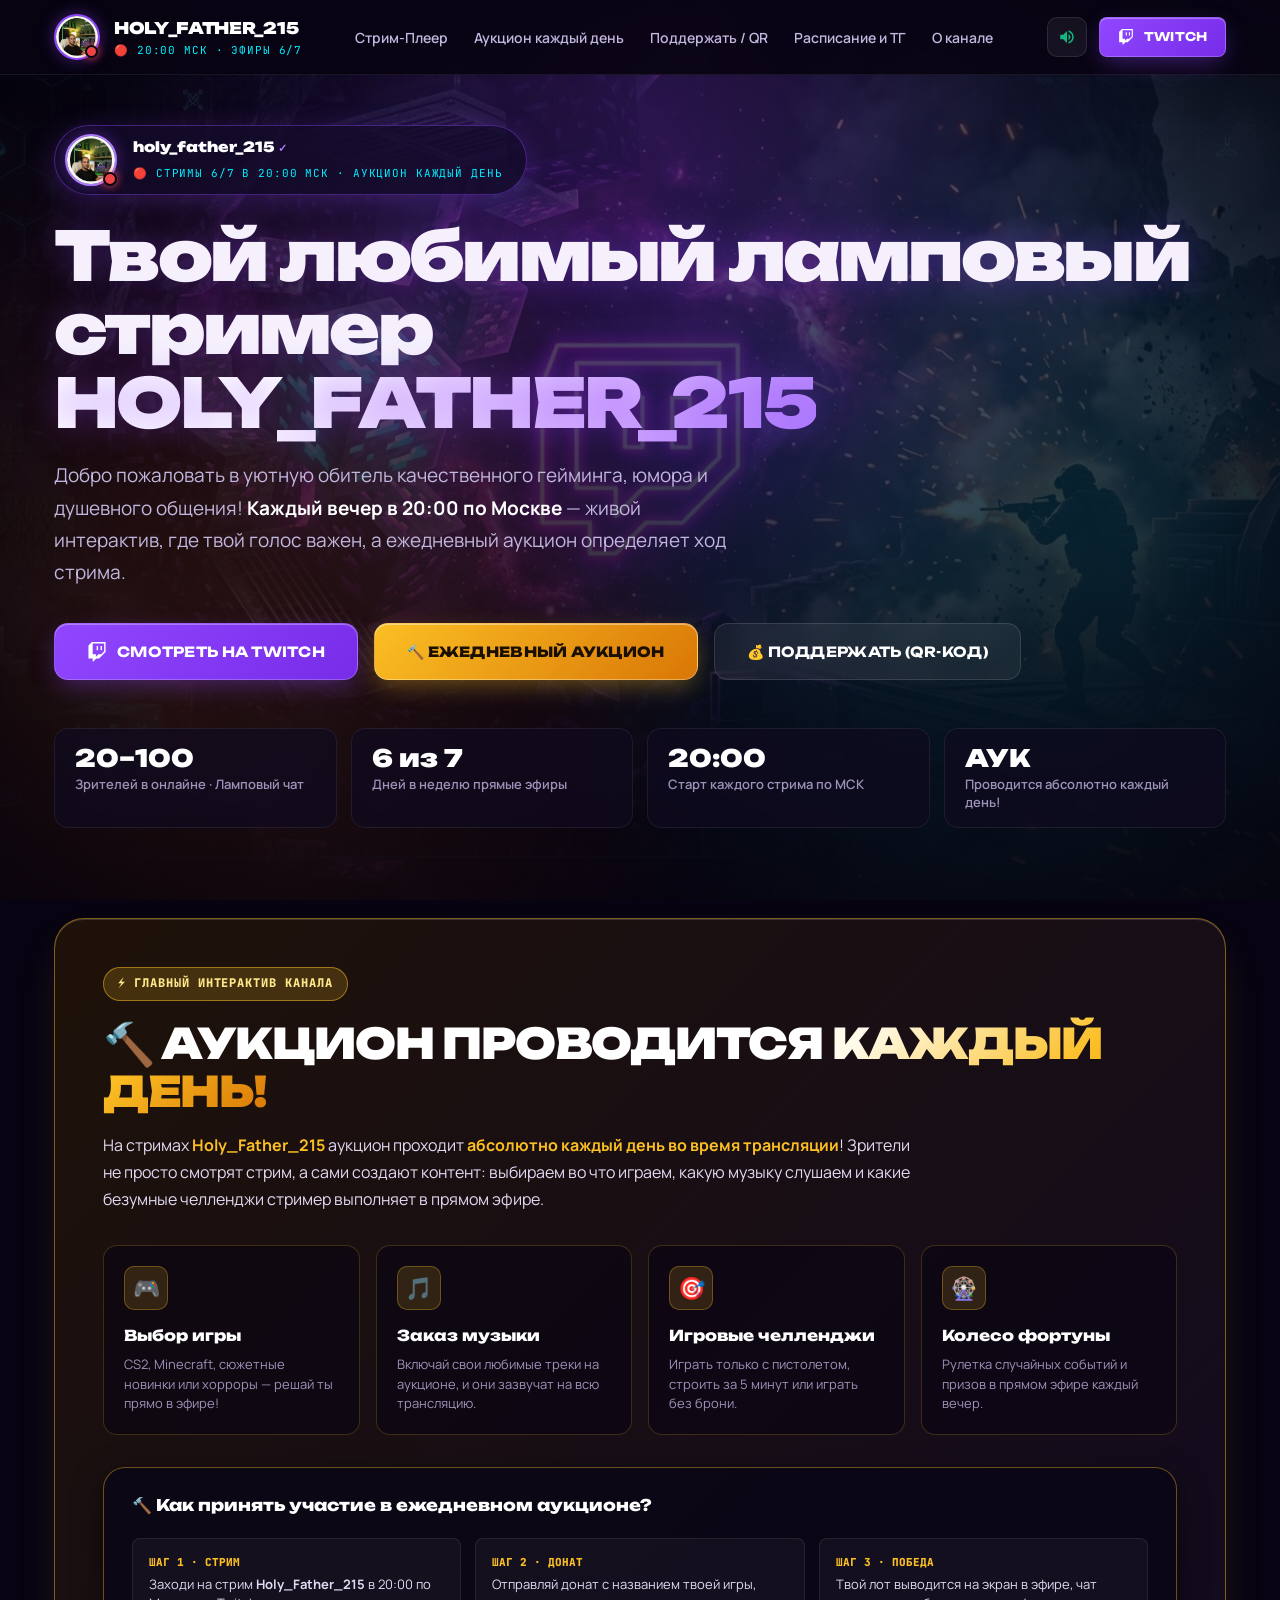
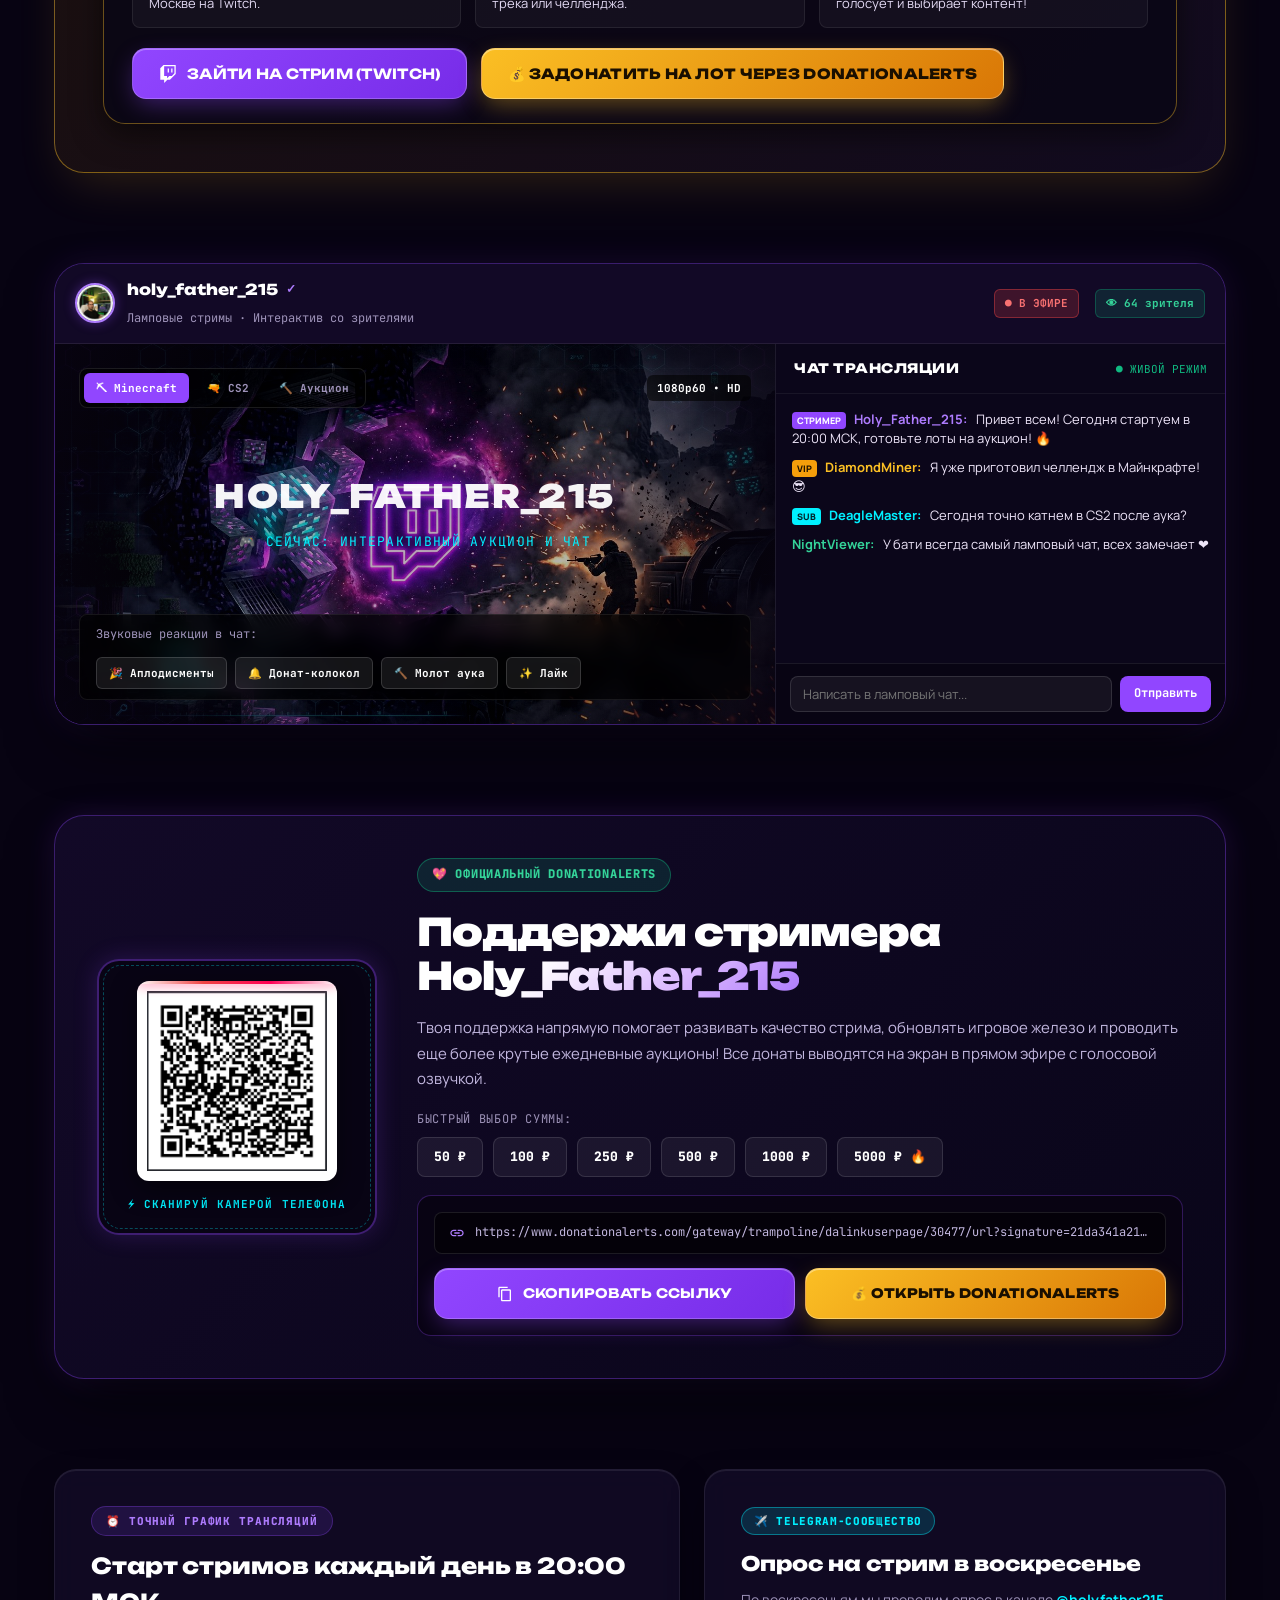
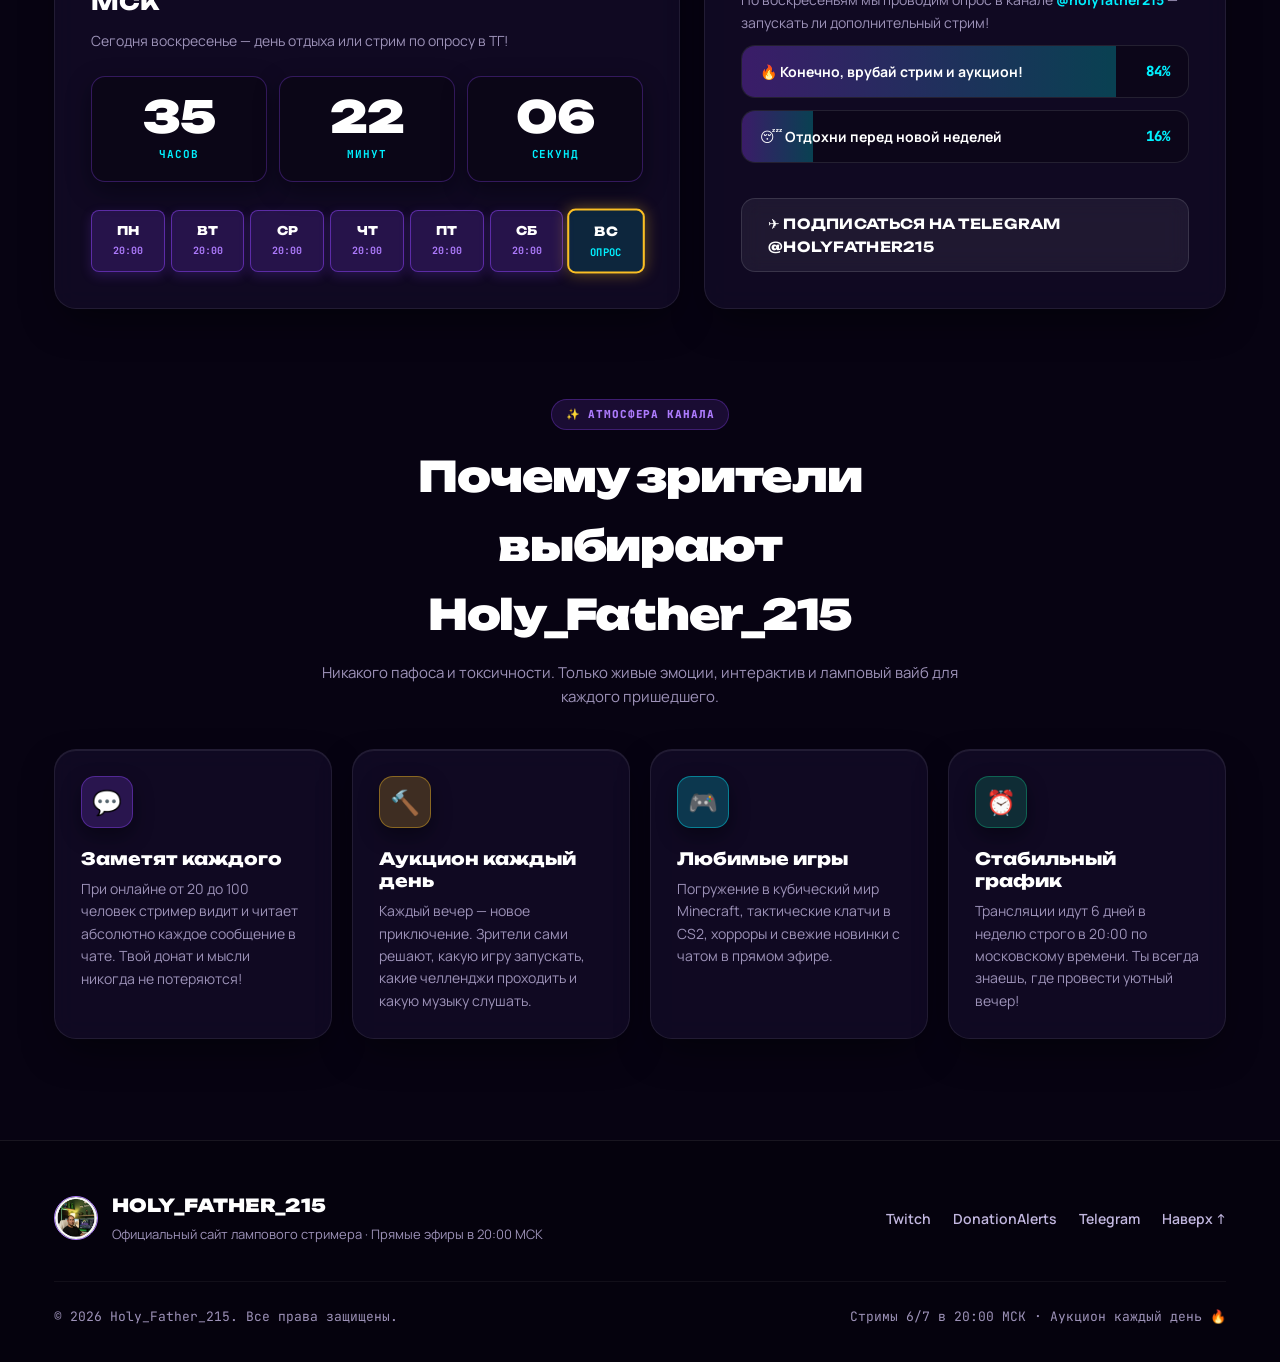
==== commit e63b9332: "feat: embed Twitch avatar, remove auction test spin with stream CTA, and fix donate copy button boun" ====
--- a/index.html
+++ b/index.html
@@ -18,15 +18,15 @@
 
 <style>
 /* =========================================================
-   DESIGN SYSTEM & CSS VARIABLES (HIGH PERFORMANCE & ZERO JANK)
+   DESIGN SYSTEM & CSS VARIABLES (FAST, MODERN & IMMUNE TO OVERFLOW)
    ========================================================= */
 *, *::before, *::after { box-sizing: border-box; margin: 0; padding: 0; }
 html { scroll-behavior: smooth; -webkit-text-size-adjust: 100%; }
 
 :root {
   --bg-dark: #070312;
-  --bg-card: rgba(18, 11, 38, 0.82);
-  --bg-card-hover: rgba(26, 16, 52, 0.9);
+  --bg-card: rgba(18, 11, 38, 0.85);
+  --bg-card-hover: rgba(26, 16, 52, 0.92);
   --border-card: rgba(255, 255, 255, 0.08);
   --border-card-hover: rgba(145, 70, 255, 0.45);
   --border-gold: rgba(251, 191, 36, 0.35);
@@ -88,7 +88,7 @@
 }
 
 /* =========================================================
-   WALLPAPER BACKGROUND (SMOOTH 60FPS HARDWARE ACCELERATED)
+   WALLPAPER BACKGROUND (SMOOTH HARDWARE ACCELERATED)
    ========================================================= */
 .site-wallpaper {
   position: fixed; inset: 0; z-index: -3; pointer-events: none;
@@ -112,7 +112,6 @@
   transform: translate3d(0, 0, 0);
 }
 
-/* Ambient dynamic mouse spotlight for desktop (GPU transform, zero reflow) */
 .mouse-spotlight {
   position: fixed; width: 500px; height: 500px; border-radius: 50%;
   pointer-events: none; z-index: -1;
@@ -125,7 +124,6 @@
 }
 body:hover .mouse-spotlight { opacity: 1; }
 
-/* Grid overlay lines */
 .cyber-grid {
   position: fixed; inset: 0; z-index: -2; pointer-events: none; opacity: 0.14;
   background-image: 
@@ -136,7 +134,6 @@
   contain: strict;
 }
 
-/* Container */
 .container {
   width: 100%;
   max-width: 1220px;
@@ -213,9 +210,9 @@
 }
 
 .btn-sm { padding: 9px 18px; font-size: 12px; border-radius: var(--radius-sm); }
-.btn-lg { padding: 16px 34px; font-size: 15px; border-radius: var(--radius-md); }
-
-/* Optimized Smooth Glass Cards */
+.btn-lg { padding: 16px 32px; font-size: 14px; border-radius: var(--radius-md); }
+
+/* Modern Cards */
 .card {
   background: var(--bg-card);
   border: 1px solid var(--border-card);
@@ -234,11 +231,11 @@
 }
 
 /* =========================================================
-   HEADER / NAVIGATION
+   HEADER / NAVIGATION (WITH AVATAR)
    ========================================================= */
 .nav-wrap {
   position: sticky; top: 0; z-index: 100;
-  background: rgba(8, 4, 18, 0.88);
+  background: rgba(8, 4, 18, 0.9);
   backdrop-filter: blur(14px);
   -webkit-backdrop-filter: blur(14px);
   border-bottom: 1px solid rgba(255, 255, 255, 0.07);
@@ -250,17 +247,19 @@
 .nav-brand {
   display: flex; align-items: center; gap: 14px;
 }
-.brand-cube {
-  width: 44px; height: 44px; border-radius: 12px;
-  background: linear-gradient(135deg, var(--twitch-purple), #5b1fa8);
-  display: flex; align-items: center; justify-content: center;
-  box-shadow: 0 6px 18px var(--twitch-glow);
-  position: relative;
-}
-.brand-cube svg { width: 22px; height: 22px; fill: #ffffff; }
+.brand-avatar-box {
+  width: 46px; height: 46px; border-radius: 50%;
+  border: 2px solid var(--twitch-purple);
+  box-shadow: 0 0 16px var(--twitch-glow);
+  position: relative; overflow: visible;
+}
+.brand-avatar-img {
+  width: 100%; height: 100%; border-radius: 50%;
+  object-fit: cover; background: #1a0f30;
+}
 .brand-dot {
-  position: absolute; top: -2px; right: -2px;
-  width: 12px; height: 12px; border-radius: 50%;
+  position: absolute; bottom: 0; right: 0;
+  width: 13px; height: 13px; border-radius: 50%;
   background: #ef4444; border: 2px solid #080412;
   box-shadow: 0 0 8px #ef4444;
   animation: livePulse 1.8s infinite;
@@ -272,7 +271,7 @@
 }
 
 .brand-text b {
-  display: block; font-family: var(--font-d); font-size: 17px; font-weight: 900;
+  display: block; font-family: var(--font-d); font-size: 16px; font-weight: 900;
   letter-spacing: -0.02em; color: #ffffff;
 }
 .brand-text span {
@@ -312,7 +311,6 @@
 .sound-toggle-btn:hover { background: rgba(255, 255, 255, 0.12); }
 .sound-toggle-btn svg { width: 18px; height: 18px; fill: currentColor; }
 
-/* Mobile Menu Toggle */
 .menu-btn {
   width: 40px; height: 40px; border-radius: 10px;
   background: rgba(255, 255, 255, 0.06);
@@ -333,28 +331,43 @@
 .mobile-links a { font-size: 16px; font-weight: 700; color: #fff; padding: 8px 0; }
 
 /* =========================================================
-   HERO SECTION
+   HERO SECTION (WITH STREAMER PROFILE CARD & AVATAR)
    ========================================================= */
 .hero-sec {
-  padding: 60px 0 50px;
+  padding: 50px 0 50px;
   position: relative;
 }
-.hero-badge-wrap {
-  display: inline-flex; align-items: center; gap: 10px;
-  padding: 7px 18px 7px 12px; border-radius: 999px;
-  background: rgba(145, 70, 255, 0.14);
-  border: 1px solid rgba(145, 70, 255, 0.35);
-  box-shadow: 0 0 20px rgba(145, 70, 255, 0.2);
+.hero-streamer-card {
+  display: inline-flex; align-items: center; gap: 16px;
+  background: rgba(20, 11, 44, 0.75);
+  border: 1.5px solid rgba(145, 70, 255, 0.4);
+  border-radius: 999px; padding: 8px 24px 8px 10px;
+  box-shadow: 0 8px 30px rgba(145, 70, 255, 0.25);
   margin-bottom: 24px;
 }
-.badge-radar {
-  width: 8px; height: 8px; border-radius: 50%;
-  background: #ef4444; box-shadow: 0 0 10px #ef4444;
-  animation: livePulse 1.5s infinite;
-}
-.badge-txt {
-  font-family: var(--font-m); font-size: 12px; font-weight: 700;
-  text-transform: uppercase; letter-spacing: 0.06em; color: #ffffff;
+.hero-avatar-wrap {
+  width: 52px; height: 52px; border-radius: 50%;
+  border: 2px solid var(--twitch-purple-light);
+  box-shadow: 0 0 16px var(--twitch-glow);
+  position: relative;
+}
+.hero-avatar-img {
+  width: 100%; height: 100%; border-radius: 50%; object-fit: cover;
+}
+.hero-avatar-badge {
+  position: absolute; bottom: -2px; right: -2px;
+  width: 14px; height: 14px; border-radius: 50%;
+  background: #ef4444; border: 2px solid #080412;
+  box-shadow: 0 0 8px #ef4444;
+  animation: livePulse 1.6s infinite;
+}
+.hero-streamer-meta b {
+  display: block; font-family: var(--font-d); font-size: 14px; font-weight: 900;
+  color: #ffffff; letter-spacing: -0.01em;
+}
+.hero-streamer-meta span {
+  font-family: var(--font-m); font-size: 11px; color: var(--accent-cyan);
+  text-transform: uppercase; letter-spacing: 0.08em;
 }
 
 .hero-title {
@@ -412,7 +425,7 @@
 }
 
 /* =========================================================
-   DAILY AUCTION SPOTLIGHT (АУКЦИОН КАЖДЫЙ ДЕНЬ)
+   DAILY AUCTION SPOTLIGHT (АУКЦИОН КАЖДЫЙ ДЕНЬ - СТРИМ + ДОНАТ)
    ========================================================= */
 .auction-sec {
   padding: 40px 0 50px;
@@ -479,35 +492,43 @@
   font-size: 13px; color: var(--text-muted); line-height: 1.5;
 }
 
-/* Interactive Auction Test Drive / Wheel */
-.auc-interactive-bar {
-  background: rgba(0, 0, 0, 0.45);
-  border: 1px dashed rgba(251, 191, 36, 0.35);
-  border-radius: var(--radius-md);
-  padding: 20px 24px;
-  display: flex; flex-wrap: wrap; align-items: center; justify-content: space-between;
-  gap: 18px;
-}
-.auc-live-preview {
-  display: flex; align-items: center; gap: 14px;
-}
-.auc-pulse-dot {
-  width: 12px; height: 12px; border-radius: 50%;
-  background: #fbbf24; box-shadow: 0 0 12px #fbbf24;
-  animation: livePulse 1.6s infinite;
-}
-.auc-status-title {
-  font-family: var(--font-d); font-size: 14px; font-weight: 800; color: #ffffff;
-}
-.auc-status-subtitle {
-  font-size: 13px; color: var(--text-muted);
-}
-.auc-interactive-actions {
-  display: flex; align-items: center; gap: 12px; flex-wrap: wrap;
+/* Call-to-action bar: Как участвовать в аукционе (Стрим + Донат) */
+.auc-participate-bar {
+  background: rgba(10, 6, 22, 0.85);
+  border: 1.5px solid rgba(251, 191, 36, 0.4);
+  border-radius: var(--radius-lg);
+  padding: 24px 28px;
+  display: flex; flex-direction: column; gap: 20px;
+  box-shadow: 0 10px 30px rgba(0, 0, 0, 0.5);
+}
+.auc-steps-title {
+  display: flex; align-items: center; gap: 10px;
+  font-family: var(--font-d); font-size: 16px; font-weight: 800; color: #ffffff;
+}
+.auc-steps-row {
+  display: grid; grid-template-columns: 1fr; gap: 14px;
+}
+@media (min-width: 768px) { .auc-steps-row { grid-template-columns: repeat(3, 1fr); } }
+
+.auc-step-card {
+  background: rgba(255, 255, 255, 0.04);
+  border: 1px solid rgba(255, 255, 255, 0.08);
+  border-radius: var(--radius-sm); padding: 14px 16px;
+}
+.auc-step-num {
+  font-family: var(--font-m); font-size: 11px; font-weight: 800;
+  color: var(--accent-gold); text-transform: uppercase; margin-bottom: 4px;
+}
+.auc-step-text {
+  font-size: 13px; color: #e2d9f3; line-height: 1.45;
+}
+
+.auc-participate-btns {
+  display: flex; flex-wrap: wrap; align-items: center; gap: 14px;
 }
 
 /* =========================================================
-   STREAM PLAYER & CHAT HUD
+   STREAM PLAYER & CHAT HUD (WITH AVATAR)
    ========================================================= */
 .player-sec {
   padding: 40px 0 50px;
@@ -520,7 +541,6 @@
   box-shadow: 0 24px 60px -15px rgba(0, 0, 0, 0.8), 0 0 35px rgba(145, 70, 255, 0.12);
 }
 
-/* Monitor Top Bar */
 .hud-bar {
   display: flex; align-items: center; justify-content: space-between;
   padding: 14px 20px;
@@ -531,11 +551,14 @@
 .hud-channel-info {
   display: flex; align-items: center; gap: 12px;
 }
-.hud-avatar {
-  width: 38px; height: 38px; border-radius: 10px;
-  background: linear-gradient(135deg, var(--twitch-purple), var(--accent-cyan));
-  display: flex; align-items: center; justify-content: center;
-  font-family: var(--font-d); font-weight: 900; font-size: 16px; color: #fff;
+.hud-avatar-box {
+  width: 40px; height: 40px; border-radius: 50%;
+  border: 2px solid var(--twitch-purple-light);
+  overflow: hidden; flex-shrink: 0;
+  box-shadow: 0 0 12px var(--twitch-glow);
+}
+.hud-avatar-img {
+  width: 100%; height: 100%; object-fit: cover;
 }
 .hud-meta b {
   font-family: var(--font-d); font-size: 15px; font-weight: 800; color: #ffffff;
@@ -555,13 +578,11 @@
 .tag-live { background: rgba(239, 68, 68, 0.2); color: #f87171; border: 1px solid rgba(239, 68, 68, 0.4); }
 .tag-viewers { background: rgba(16, 185, 129, 0.15); color: #34d399; border: 1px solid rgba(16, 185, 129, 0.3); }
 
-/* Monitor Content Grid */
 .hud-body {
   display: grid; grid-template-columns: 1fr;
 }
 @media (min-width: 960px) { .hud-body { grid-template-columns: 1.6fr 1fr; } }
 
-/* Screen Side */
 .hud-screen {
   position: relative; min-height: 380px;
   background: #090414; display: flex; flex-direction: column; justify-content: space-between;
@@ -629,7 +650,6 @@
   transform: scale(1.04);
 }
 
-/* Chat Side */
 .hud-chat {
   background: rgba(12, 7, 26, 0.98);
   border-left: 1px solid rgba(255, 255, 255, 0.08);
@@ -690,34 +710,53 @@
 .chat-send-btn:hover { background: #a25eff; }
 
 /* =========================================================
-   DONATION & QR CODE SECTION (DonationAlerts)
+   DONATION & QR CODE SECTION (100% OVERFLOW-PROOF & BULLETPROOF)
    ========================================================= */
 .donate-sec {
   padding: 40px 0 50px;
 }
 .donate-epic-card {
-  background: linear-gradient(135deg, rgba(20, 10, 42, 0.88) 0%, rgba(10, 6, 26, 0.92) 100%);
+  background: linear-gradient(135deg, rgba(20, 10, 42, 0.9) 0%, rgba(10, 6, 26, 0.94) 100%);
   border: 1.5px solid rgba(145, 70, 255, 0.35);
   border-radius: var(--radius-xl);
-  padding: clamp(28px, 4vw, 48px);
+  padding: clamp(24px, 3.5vw, 42px);
   box-shadow: 0 24px 60px -15px rgba(0, 0, 0, 0.8), 0 0 30px rgba(145, 70, 255, 0.15);
   backdrop-filter: blur(12px);
   -webkit-backdrop-filter: blur(12px);
-  position: relative; overflow: hidden;
+  position: relative;
+  overflow: hidden;
+  box-sizing: border-box;
 }
 
 .donate-grid {
-  display: grid; grid-template-columns: 1fr; gap: 36px; align-items: center;
-}
-@media (min-width: 960px) { .donate-grid { grid-template-columns: 320px 1fr; } }
-
-/* QR Code Cyber Case */
+  display: grid;
+  grid-template-columns: 1fr;
+  gap: 32px;
+  align-items: center;
+  box-sizing: border-box;
+  width: 100%;
+  min-width: 0;
+}
+@media (min-width: 960px) {
+  .donate-grid {
+    grid-template-columns: 280px minmax(0, 1fr);
+    gap: 40px;
+  }
+}
+
+/* Centered QR Cyber Case */
 .qr-cyber-case {
   background: #080414;
   border: 2px solid rgba(145, 70, 255, 0.4);
   border-radius: var(--radius-lg);
-  padding: 24px; text-align: center;
-  position: relative; box-shadow: 0 0 25px rgba(145, 70, 255, 0.2);
+  padding: 20px;
+  text-align: center;
+  position: relative;
+  box-shadow: 0 0 25px rgba(145, 70, 255, 0.2);
+  max-width: 280px;
+  margin: 0 auto;
+  box-sizing: border-box;
+  width: 100%;
 }
 .qr-cyber-case::before {
   content: ""; position: absolute; inset: 4px;
@@ -725,14 +764,14 @@
   pointer-events: none;
 }
 .qr-img-wrap {
-  width: 220px; height: 220px; margin: 0 auto 16px;
-  background: #ffffff; border-radius: 12px; padding: 12px;
+  width: 200px; height: 200px; margin: 0 auto 14px;
+  background: #ffffff; border-radius: 12px; padding: 10px;
   position: relative; overflow: hidden;
   box-shadow: 0 8px 24px rgba(0, 0, 0, 0.5);
+  box-sizing: border-box;
 }
 .qr-img-wrap img { width: 100%; height: 100%; object-fit: contain; }
 
-/* Hardware Accelerated Laser Scan Line */
 .qr-laser-line {
   position: absolute; left: 0; right: 0; top: 0; height: 3px;
   background: linear-gradient(90deg, transparent, #ef4444, #ff0055, transparent);
@@ -745,7 +784,7 @@
   0% { transform: translateY(0); opacity: 0; }
   15% { opacity: 1; }
   85% { opacity: 1; }
-  100% { transform: translateY(220px); opacity: 0; }
+  100% { transform: translateY(200px); opacity: 0; }
 }
 
 .qr-caption {
@@ -753,9 +792,10 @@
   text-transform: uppercase; letter-spacing: 0.1em; font-weight: 700;
 }
 
-/* Donate Info Side */
+/* Donate Info Side - Guaranteed 0% Overflow */
 .donate-info-side {
-  display: flex; flex-direction: column; gap: 20px;
+  display: flex; flex-direction: column; gap: 18px;
+  min-width: 0; width: 100%; box-sizing: border-box;
 }
 .donate-badge {
   display: inline-flex; align-items: center; gap: 8px;
@@ -765,7 +805,7 @@
   text-transform: uppercase; letter-spacing: 0.06em;
 }
 .donate-h2 {
-  font-family: var(--font-d); font-size: clamp(26px, 3.6vw, 40px);
+  font-family: var(--font-d); font-size: clamp(24px, 3.4vw, 38px);
   font-weight: 900; line-height: 1.15; letter-spacing: -0.03em;
   color: #ffffff;
 }
@@ -773,7 +813,7 @@
   font-size: 15px; color: var(--text-muted-light); line-height: 1.7;
 }
 
-/* Preset Buttons */
+/* Preset Chips */
 .preset-chips {
   display: flex; flex-wrap: wrap; gap: 10px;
 }
@@ -789,21 +829,46 @@
   transform: translateY(-2px); box-shadow: 0 6px 16px var(--twitch-glow);
 }
 
-/* Copy Link Bar */
-.copy-url-bar {
-  background: rgba(8, 4, 18, 0.85);
-  border: 1px solid rgba(255, 255, 255, 0.15);
-  border-radius: var(--radius-md); padding: 8px 12px 8px 18px;
-  display: flex; align-items: center; justify-content: space-between;
-  gap: 12px; min-width: 0;
-}
+/* Bulletproof Copy & Direct Action Stack */
+.donate-actions-box {
+  background: rgba(8, 4, 18, 0.9);
+  border: 1.5px solid rgba(145, 70, 255, 0.3);
+  border-radius: var(--radius-md);
+  padding: 16px;
+  display: flex; flex-direction: column; gap: 14px;
+  width: 100%; box-sizing: border-box; min-width: 0;
+}
+
+.copy-url-preview {
+  display: flex; align-items: center; gap: 10px;
+  background: rgba(0, 0, 0, 0.5);
+  border: 1px solid rgba(255, 255, 255, 0.1);
+  border-radius: 8px; padding: 10px 14px;
+  min-width: 0; overflow: hidden; width: 100%; box-sizing: border-box;
+}
+.copy-url-preview svg { width: 16px; height: 16px; fill: var(--twitch-purple-light); flex-shrink: 0; }
 .copy-url-text {
   font-family: var(--font-m); font-size: 12px; color: var(--text-muted-light);
   white-space: nowrap; overflow: hidden; text-overflow: ellipsis;
-  min-width: 0; flex: 1;
-}
-.btn-copy {
-  flex-shrink: 0;
+  flex: 1; min-width: 0;
+}
+
+/* Prominent Full-Width Action Buttons */
+.donate-btn-row {
+  display: grid; grid-template-columns: 1fr; gap: 10px;
+  width: 100%; box-sizing: border-box;
+}
+@media (min-width: 600px) {
+  .donate-btn-row {
+    grid-template-columns: 1fr 1fr;
+  }
+}
+
+.btn-copy-main {
+  width: 100%; font-size: 13px; padding: 14px 18px;
+}
+.btn-pay-main {
+  width: 100%; font-size: 13px; padding: 14px 18px;
 }
 
 /* =========================================================
@@ -817,7 +882,6 @@
 }
 @media (min-width: 960px) { .schedule-grid { grid-template-columns: 1.2fr 1fr; } }
 
-/* Countdown Panel */
 .countdown-panel {
   padding: clamp(24px, 3.5vw, 36px);
 }
@@ -852,7 +916,6 @@
   text-transform: uppercase; color: var(--accent-cyan); letter-spacing: 0.08em;
 }
 
-/* Days Strip */
 .days-strip {
   display: grid; grid-template-columns: repeat(7, 1fr); gap: 6px;
 }
@@ -886,7 +949,6 @@
 .day-card.active-stream span { color: var(--twitch-purple-light); font-weight: 700; }
 .day-card.poll-day span { color: var(--accent-cyan); font-weight: 700; }
 
-/* Telegram Poll Card */
 .poll-card {
   padding: clamp(24px, 3.5vw, 36px);
   display: flex; flex-direction: column; justify-content: space-between;
@@ -986,7 +1048,7 @@
 }
 
 /* =========================================================
-   FOOTER
+   FOOTER (WITH AVATAR)
    ========================================================= */
 .site-footer {
   background: rgba(6, 3, 14, 0.95);
@@ -998,6 +1060,15 @@
   display: flex; flex-wrap: wrap; justify-content: space-between; align-items: center;
   gap: 28px; margin-bottom: 35px;
 }
+.footer-brand {
+  display: flex; align-items: center; gap: 14px;
+}
+.footer-avatar {
+  width: 44px; height: 44px; border-radius: 50%;
+  border: 1.5px solid var(--twitch-purple-light);
+  overflow: hidden; flex-shrink: 0;
+}
+.footer-avatar img { width: 100%; height: 100%; object-fit: cover; }
 .footer-brand b {
   font-family: var(--font-d); font-size: 18px; font-weight: 900; color: #fff;
   display: block; margin-bottom: 4px;
@@ -1037,7 +1108,6 @@
   transform: translateY(0); opacity: 1; pointer-events: auto;
 }
 
-/* Zero-cost Confetti Canvas (Runs only when triggered!) */
 #confettiCanvas {
   position: fixed; inset: 0; pointer-events: none; z-index: 9999;
 }
@@ -1050,7 +1120,7 @@
 <canvas id="confettiCanvas"></canvas>
 <div class="mouse-spotlight" id="mouseSpotlight" aria-hidden="true"></div>
 
-<!-- WALLPAPER & ATMOSPHERE (MINECRAFT × CS2 × TWITCH - PRESERVED) -->
+<!-- WALLPAPER & ATMOSPHERE (MINECRAFT × CS2 × TWITCH) -->
 <div class="site-wallpaper" aria-hidden="true"></div>
 <div class="site-vignette" aria-hidden="true"></div>
 <div class="cyber-grid" aria-hidden="true"></div>
@@ -1059,8 +1129,8 @@
 <header class="nav-wrap" id="mainNav">
   <div class="container nav-inner">
     <a href="#top" class="nav-brand" aria-label="Holy_Father_215 Главная">
-      <div class="brand-cube">
-        <svg viewBox="0 0 24 24"><path d="M11.571 4.714h1.715v5.143H11.57zm4.715 0H18v5.143h-1.714zM6 0L1.714 4.286v15.428h5.143V24l4.286-4.286h3.428L22.286 12V0zm14.571 11.143l-3.428 3.428h-3.429l-3 3v-3H6.857V1.714h13.714z"/></svg>
+      <div class="brand-avatar-box">
+        <img class="brand-avatar-img" src="assets/avatar.png" alt="Holy_Father_215" onerror="this.src='[data-uri]'" />
         <span class="brand-dot" title="Канал Holy_Father_215"></span>
       </div>
       <div class="brand-text">
@@ -1107,12 +1177,18 @@
   </div>
 </header>
 
-<!-- ================= HERO SECTION ================= -->
+<!-- ================= HERO SECTION (WITH STREAMER PROFILE & AVATAR) ================= -->
 <section class="hero-sec">
   <div class="container">
-    <div class="hero-badge-wrap">
-      <span class="badge-radar"></span>
-      <span class="badge-txt">Стримы 6 дней в неделю в 20:00 МСК · Аукцион каждый день</span>
+    <div class="hero-streamer-card">
+      <div class="hero-avatar-wrap">
+        <img class="hero-avatar-img" src="assets/avatar.png" alt="Holy_Father_215" onerror="this.src='[data-uri]'" />
+        <span class="hero-avatar-badge"></span>
+      </div>
+      <div class="hero-streamer-meta">
+        <b>holy_father_215 <span style="color:var(--twitch-purple-light)">✓</span></b>
+        <span>🔴 СТРИМЫ 6/7 В 20:00 МСК · АУКЦИОН КАЖДЫЙ ДЕНЬ</span>
+      </div>
     </div>
 
     <h1 class="hero-title">
@@ -1123,7 +1199,7 @@
     <p class="hero-sub">
       Добро пожаловать в уютную обитель качественного гейминга, юмора и душевного общения! 
       <strong>Каждый вечер в 20:00 по Москве</strong> — живой интерактив, где твой голос важен, 
-      а аукцион определяет ход стрима.
+      а ежедневный аукцион определяет ход стрима.
     </p>
 
     <div class="hero-cta">
@@ -1163,7 +1239,7 @@
   </div>
 </section>
 
-<!-- ================= DAILY AUCTION SECTION ================= -->
+<!-- ================= DAILY AUCTION SECTION (CLEAN & DIRECT TO STREAM/DONATE) ================= -->
 <section class="auction-sec" id="auction">
   <div class="container">
     <div class="auction-card-royal">
@@ -1185,7 +1261,7 @@
         <div class="auc-item">
           <div class="auc-icon">🎮</div>
           <h4>Выбор игры</h4>
-          <p>CS2, Minecraft, сюжетные новинки или хорроры — решай ты прямо в чате!</p>
+          <p>CS2, Minecraft, сюжетные новинки или хорроры — решай ты прямо в эфире!</p>
         </div>
         <div class="auc-item">
           <div class="auc-icon">🎵</div>
@@ -1204,38 +1280,54 @@
         </div>
       </div>
 
-      <!-- Interactive Auction Test Drive -->
-      <div class="auc-interactive-bar">
-        <div class="auc-live-preview">
-          <span class="auc-pulse-dot"></span>
-          <div>
-            <div class="auc-status-title" id="aucLiveTitle">Текущий лот дня: «Выбор игры и челленджа чатом»</div>
-            <div class="auc-status-subtitle" id="aucLiveSub">Нажми кнопку справа, чтобы протестировать механику аукциона</div>
+      <!-- Action Panel: Как принять участие в аукционе -->
+      <div class="auc-participate-bar">
+        <div class="auc-steps-title">
+          <span>🔨 Как принять участие в ежедневном аукционе?</span>
+        </div>
+
+        <div class="auc-steps-row">
+          <div class="auc-step-card">
+            <div class="auc-step-num">ШАГ 1 · СТРИМ</div>
+            <div class="auc-step-text">Заходи на стрим <b>Holy_Father_215</b> в 20:00 по Москве на Twitch.</div>
           </div>
-        </div>
-
-        <div class="auc-interactive-actions">
-          <button class="btn btn-gold btn-sm" id="spinAucBtn" onclick="testAuctionSpin()">
-            🎡 Крутить колесо лотов
-          </button>
-          <button class="btn btn-glass btn-sm" id="bidAucBtn" onclick="testAuctionBid()">
-            🔨 Сделать ставку
-          </button>
+          <div class="auc-step-card">
+            <div class="auc-step-num">ШАГ 2 · ДОНАТ</div>
+            <div class="auc-step-text">Отправляй донат с названием твоей игры, трека или челленджа.</div>
+          </div>
+          <div class="auc-step-card">
+            <div class="auc-step-num">ШАГ 3 · ПОБЕДА</div>
+            <div class="auc-step-text">Твой лот выводится на экран в эфире, чат голосует и выбирает контент!</div>
+          </div>
+        </div>
+
+        <div class="auc-participate-btns">
+          <a class="btn btn-twitch" href="https://www.twitch.tv/holy_father_215" target="_blank" rel="noopener noreferrer">
+            <svg style="width:18px;height:18px;fill:currentColor" viewBox="0 0 24 24"><path d="M11.571 4.714h1.715v5.143H11.57zm4.715 0H18v5.143h-1.714zM6 0L1.714 4.286v15.428h5.143V24l4.286-4.286h3.428L22.286 12V0zm14.571 11.143l-3.428 3.428h-3.429l-3 3v-3H6.857V1.714h13.714z"/></svg>
+            <span>Зайти на стрим (Twitch)</span>
+          </a>
+
+          <a class="btn btn-gold" href="https://www.donationalerts.com/gateway/trampoline/dalinkuserpage/30477/url?signature=21da341a21ec337a33e85309e7bbd751e083c3967c4e1872d1d15e97284cbe36" target="_blank" rel="noopener noreferrer">
+            <span>💰 Задонатить на лот через DonationAlerts</span>
+          </a>
         </div>
       </div>
+
     </div>
   </div>
 </section>
 
-<!-- ================= STREAM PLAYER & CHAT HUD ================= -->
+<!-- ================= STREAM PLAYER & CHAT HUD (WITH AVATAR) ================= -->
 <section class="player-sec" id="player">
   <div class="container">
     <div class="hud-monitor">
       
-      <!-- Top Monitor Bar -->
+      <!-- Top Monitor Bar with Real Photo Avatar -->
       <div class="hud-bar">
         <div class="hud-channel-info">
-          <div class="hud-avatar">HF</div>
+          <div class="hud-avatar-box">
+            <img class="hud-avatar-img" src="assets/avatar.png" alt="Holy_Father_215" onerror="this.src='[data-uri]'" />
+          </div>
           <div class="hud-meta">
             <b>holy_father_215 <span style="color:var(--twitch-purple-light)">✓</span></b>
             <span>Ламповые стримы · Интерактив со зрителями</span>
@@ -1321,13 +1413,13 @@
   </div>
 </section>
 
-<!-- ================= DONATION & QR CODE SECTION ================= -->
+<!-- ================= DONATION & QR CODE SECTION (GUARANTEED NO OVERFLOW) ================= -->
 <section class="donate-sec" id="donate">
   <div class="container">
     <div class="donate-epic-card">
       <div class="donate-grid">
         
-        <!-- QR Code Case -->
+        <!-- Centered QR Cyber Case -->
         <div class="qr-cyber-case">
           <div class="qr-img-wrap">
             <div class="qr-laser-line"></div>
@@ -1336,7 +1428,7 @@
           <div class="qr-caption">⚡ СКАНИРУЙ КАМЕРОЙ ТЕЛЕФОНА</div>
         </div>
 
-        <!-- Info Side -->
+        <!-- Info Side: Clean Layout & Unclipped Copy Button -->
         <div class="donate-info-side">
           <div class="donate-badge">
             <span>💖 ОФИЦИАЛЬНЫЙ DONATIONALERTS</span>
@@ -1366,15 +1458,23 @@
             </div>
           </div>
 
-          <!-- Bulletproof Copy Bar with Instant Fallback -->
-          <div class="copy-url-bar">
-            <span class="copy-url-text" id="donateUrlText">https://www.donationalerts.com/gateway/trampoline/dalinkuserpage/30477/url?signature=21da341a21ec337a33e85309e7bbd751e083c3967c4e1872d1d15e97284cbe36</span>
-            <button class="btn btn-twitch btn-sm btn-copy" id="copyBtn" onclick="copyDonationLink()">
-              <span id="copyBtnTxt">Скопировать</span>
-            </button>
-            <a class="btn btn-gold btn-sm" href="https://www.donationalerts.com/gateway/trampoline/dalinkuserpage/30477/url?signature=21da341a21ec337a33e85309e7bbd751e083c3967c4e1872d1d15e97284cbe36" target="_blank" rel="noopener noreferrer">
-              Перейти
-            </a>
+          <!-- Safe Copy & Direct Pay Action Box -->
+          <div class="donate-actions-box">
+            <div class="copy-url-preview">
+              <svg viewBox="0 0 24 24"><path d="M3.9 12c0-1.71 1.39-3.1 3.1-3.1h4V7H7c-2.76 0-5 2.24-5 5s2.24 5 5 5h4v-1.9H7c-1.71 0-3.1-1.39-3.1-3.1zM8 13h8v-2H8v2zm9-6h-4v1.9h4c1.71 0 3.1 1.39 3.1 3.1s-1.39 3.1-3.1 3.1h-4V17h4c2.76 0 5-2.24 5-5s-2.24-5-5-5z"/></svg>
+              <span class="copy-url-text" id="donateUrlText">https://www.donationalerts.com/gateway/trampoline/dalinkuserpage/30477/url?signature=21da341a21ec337a33e85309e7bbd751e083c3967c4e1872d1d15e97284cbe36</span>
+            </div>
+
+            <div class="donate-btn-row">
+              <button class="btn btn-twitch btn-copy-main" id="copyBtn" onclick="copyDonationLink()">
+                <svg style="width:16px;height:16px;fill:currentColor" viewBox="0 0 24 24"><path d="M16 1H4c-1.1 0-2 .9-2 2v14h2V3h12V1zm3 4H8c-1.1 0-2 .9-2 2v14c0 1.1.9 2 2 2h11c1.1 0 2-.9 2-2V7c0-1.1-.9-2-2-2zm0 16H8V7h11v14z"/></svg>
+                <span id="copyBtnTxt">Скопировать ссылку</span>
+              </button>
+
+              <a class="btn btn-gold btn-pay-main" href="https://www.donationalerts.com/gateway/trampoline/dalinkuserpage/30477/url?signature=21da341a21ec337a33e85309e7bbd751e083c3967c4e1872d1d15e97284cbe36" target="_blank" rel="noopener noreferrer">
+                <span>💰 Открыть DonationAlerts</span>
+              </a>
+            </div>
           </div>
 
         </div>
@@ -1502,13 +1602,18 @@
   </div>
 </section>
 
-<!-- ================= FOOTER ================= -->
+<!-- ================= FOOTER (WITH AVATAR) ================= -->
 <footer class="site-footer">
   <div class="container">
     <div class="footer-grid">
       <div class="footer-brand">
-        <b>HOLY_FATHER_215</b>
-        <p>Официальный сайт лампового стримера · Прямые эфиры в 20:00 МСК</p>
+        <div class="footer-avatar">
+          <img src="assets/avatar.png" alt="Holy_Father_215" onerror="this.src='[data-uri]'" />
+        </div>
+        <div>
+          <b>HOLY_FATHER_215</b>
+          <p>Официальный сайт лампового стримера · Прямые эфиры в 20:00 МСК</p>
+        </div>
       </div>
 
       <ul class="footer-links">
@@ -1532,7 +1637,7 @@
   <span id="toastMsg">Ссылка скопирована!</span>
 </div>
 
-<!-- ================= JAVASCRIPT LOGIC (OPTIMIZED & ZERO LAG) ================= -->
+<!-- ================= JAVASCRIPT LOGIC ================= -->
 <script>
 /* =========================================================
    WEB AUDIO API SOUND SYNTHESIZER
@@ -1611,12 +1716,9 @@
         osc.stop(now + idx * 0.06 + 0.35);
       });
     }
-  } catch(e) {
-    // Ignore audio restrictions safely
-  }
-}
-
-// Sound toggle with visual icon switch
+  } catch(e) {}
+}
+
 const soundToggleBtn = document.getElementById('soundToggleBtn');
 const soundIcon = document.getElementById('soundIcon');
 const soundOnPath = "M3 9v6h4l5 5V4L7 9H3zm13.5 3c0-1.77-1.02-3.29-2.5-4.03v8.05c1.48-.73 2.5-2.25 2.5-4.02zM14 3.23v2.06c2.89.86 5 3.54 5 6.71s-2.11 5.85-5 6.71v2.06c4.01-.91 7-4.49 7-8.77s-2.99-7.86-7-8.77z";
@@ -1637,7 +1739,7 @@
 });
 
 /* =========================================================
-   PERFORMANT MOUSE SPOTLIGHT (RAF THROTTLED, TRANSFORM ONLY)
+   MOUSE SPOTLIGHT
    ========================================================= */
 const spotlight = document.getElementById('mouseSpotlight');
 let spotRaf = false;
@@ -1653,7 +1755,7 @@
 }, { passive: true });
 
 /* =========================================================
-   MOBILE MENU TOGGLE WITH OUTSIDE CLICK LISTENER
+   MOBILE MENU TOGGLE
    ========================================================= */
 const menuBtn = document.getElementById('menuToggleBtn');
 const mobileDrawer = document.getElementById('mobileDrawer');
@@ -1689,7 +1791,7 @@
 }
 
 /* =========================================================
-   COPY DONATIONALERTS LINK (100% RELIABLE FALLBACK)
+   COPY DONATIONALERTS LINK (100% RELIABLE)
    ========================================================= */
 function copyDonationLink() {
   const url = document.getElementById('donateUrlText').textContent.trim();
@@ -1697,10 +1799,10 @@
 
   function onSuccess() {
     playSfx('spark');
-    showToast('Ссылка DonationAlerts скопирована в буфер обмена! 💖');
+    showToast('Ссылка DonationAlerts скопирована в буфер! 💖');
     if (copyBtnTxt) {
-      copyBtnTxt.textContent = 'Готово! ✓';
-      setTimeout(() => { copyBtnTxt.textContent = 'Скопировать'; }, 2500);
+      copyBtnTxt.textContent = 'Ссылка скопирована! ✓';
+      setTimeout(() => { copyBtnTxt.textContent = 'Скопировать ссылку'; }, 2600);
     }
   }
 
@@ -1729,41 +1831,6 @@
     showToast('Ссылка: ' + text);
   }
   document.body.removeChild(ta);
-}
-
-/* =========================================================
-   INTERACTIVE AUCTION TEST DRIVE / WHEEL
-   ========================================================= */
-const auctionLots = [
-  "🎮 CS2: Играем только на Desert Eagle!",
-  "⛏ Minecraft: Исследуем древний город без брони!",
-  "🎵 Заказ музыкального трека от чата в эфир",
-  "🎯 Челлендж: 10 побед подряд или 50 отжиманий",
-  "🎡 Рулетка стримера: случайная инди-игра из Steam",
-  "🔥 Играем в хоррор при выключенном свете!"
-];
-
-function testAuctionSpin() {
-  playSfx('cheer');
-  triggerConfetti();
-  const lot = auctionLots[Math.floor(Math.random() * auctionLots.length)];
-  const title = document.getElementById('aucLiveTitle');
-  const sub = document.getElementById('aucLiveSub');
-  if (title) title.innerHTML = 'Выпал лот: <span style="color:#fbbf24">' + lot + '</span>';
-  if (sub) sub.textContent = 'Колесо остановилось! Этот лот разыгрывается на стриме в 20:00!';
-  showToast('Колесо аукциона сделало выбор! 🎡');
-}
-
-function testAuctionBid() {
-  playSfx('gavel');
-  triggerConfetti();
-  const bids = [150, 300, 500, 1000, 2500];
-  const bid = bids[Math.floor(Math.random() * bids.length)];
-  const title = document.getElementById('aucLiveTitle');
-  const sub = document.getElementById('aucLiveSub');
-  if (title) title.innerHTML = 'Ставка <span style="color:#34d399">+' + bid + ' ₽</span> принята молотом аукциона!';
-  if (sub) sub.textContent = 'Твоя ставка лидирует! Заходи на стрим в 20:00 МСК!';
-  showToast('Ставка засчитана! 🔨');
 }
 
 /* =========================================================
@@ -1830,7 +1897,7 @@
     const replies = [
       "Красава, вижу в чате! В 20:00 на стриме сделаем!",
       "Спасибо за активность, бро! Обнял!",
-      "Отличная идея, закину в колесо аукциона!"
+      "Отличная идея, закидывай лот на аукцион!"
     ];
     const reply = replies[Math.floor(Math.random() * replies.length)];
     const streamerEl = document.createElement('div');
@@ -1846,7 +1913,7 @@
   return text.replace(/[&<>"']/g, m => map[m]);
 }
 
-// Viewer Counter gentle jitter (between 54 and 74)
+// Viewer Counter gentle jitter
 setInterval(() => {
   const el = document.getElementById('viewerCountDisplay');
   if (el) {
@@ -1856,16 +1923,15 @@
 }, 5000);
 
 /* =========================================================
-   COUNTDOWN TO 20:00 MSK (UTC+3) & DAY HIGHLIGHT
+   COUNTDOWN TO 20:00 MSK (UTC+3)
    ========================================================= */
 function updateCountdown() {
   const now = new Date();
   const utc = now.getTime() + (now.getTimezoneOffset() * 60000);
   const mskNow = new Date(utc + (3600000 * 3));
 
-  const dayOfWeek = mskNow.getDay(); // 0 is Sun, 1-6 Mon-Sat
-
-  // Highlight today in days strip
+  const dayOfWeek = mskNow.getDay();
+
   document.querySelectorAll('.day-card').forEach(card => {
     if (parseInt(card.getAttribute('data-day'), 10) === dayOfWeek) {
       card.classList.add('today-highlight');
@@ -1883,10 +1949,8 @@
 
   if (isSunday) {
     if (statusEl) statusEl.textContent = 'Сегодня воскресенье — день отдыха или стрим по опросу в ТГ!';
-    // Target Monday 20:00
     target.setDate(target.getDate() + 1);
   } else {
-    // Mon-Sat: if stream is currently live (20:00 to 23:59 MSK)
     if (hoursNow >= 20) {
       if (statusEl) statusEl.innerHTML = '<span style="color:#ef4444;font-weight:800">🔴 СТРИМ ПРЯМО СЕЙЧАС В ЭФИРЕ! Залетай на Twitch!</span>';
       target.setDate(target.getDate() + 1);
@@ -1917,7 +1981,7 @@
 updateCountdown();
 
 /* =========================================================
-   TELEGRAM POLL VOTING (WITH LOCALSTORAGE REMEMBRANCE)
+   TELEGRAM POLL VOTING
    ========================================================= */
 let pollVotes = { 1: 142, 2: 28 };
 let hasVoted = false;
@@ -1953,7 +2017,7 @@
 }
 
 /* =========================================================
-   CONFETTI PARTICLES (ZERO LAG: ONLY RUNS WHEN TRIGGERED!)
+   CONFETTI PARTICLES
    ========================================================= */
 const confettiCanvas = document.getElementById('confettiCanvas');
 let confettiCtx = confettiCanvas.getContext('2d');
@@ -1991,7 +2055,7 @@
   if (particles.length === 0) {
     confettiCtx.clearRect(0, 0, confettiCanvas.width, confettiCanvas.height);
     isAnimRunning = false;
-    return; // Complete stop! 0% idle CPU/GPU usage!
+    return;
   }
 
   confettiCtx.clearRect(0, 0, confettiCanvas.width, confettiCanvas.height);
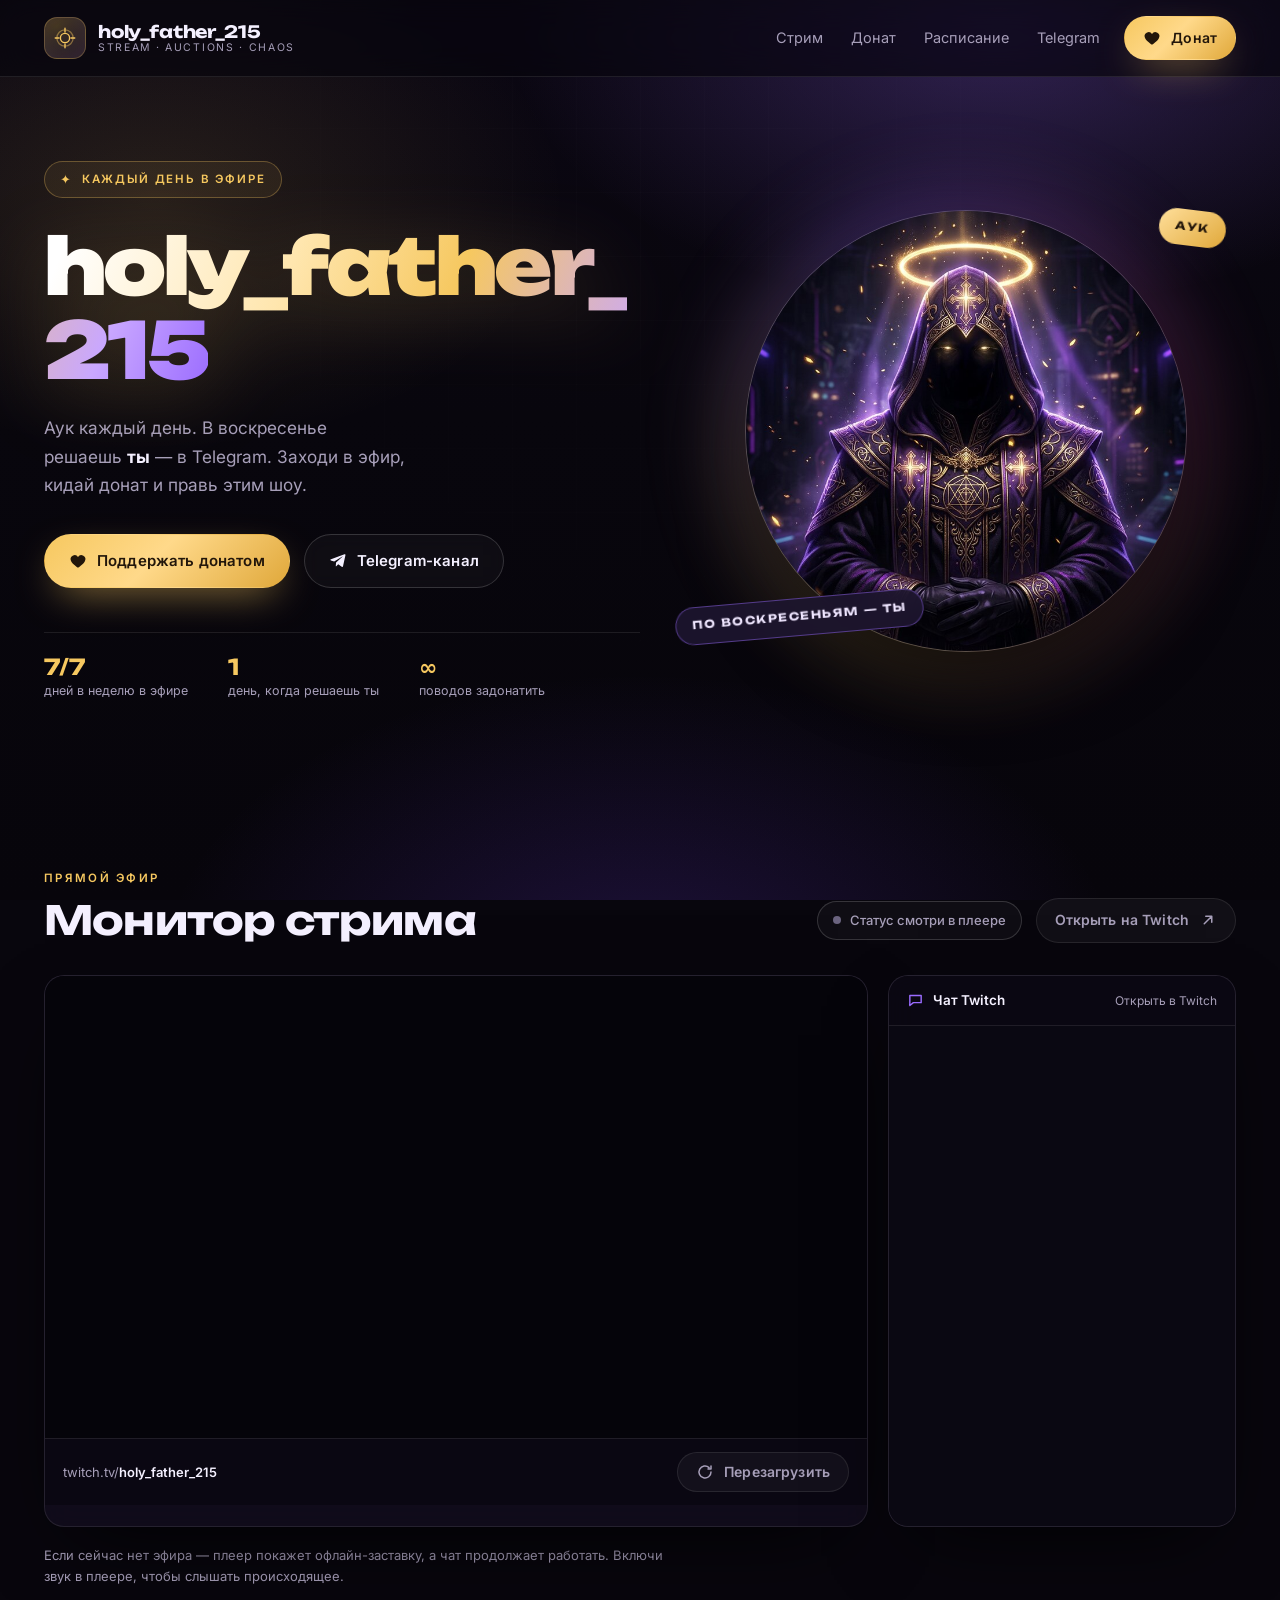
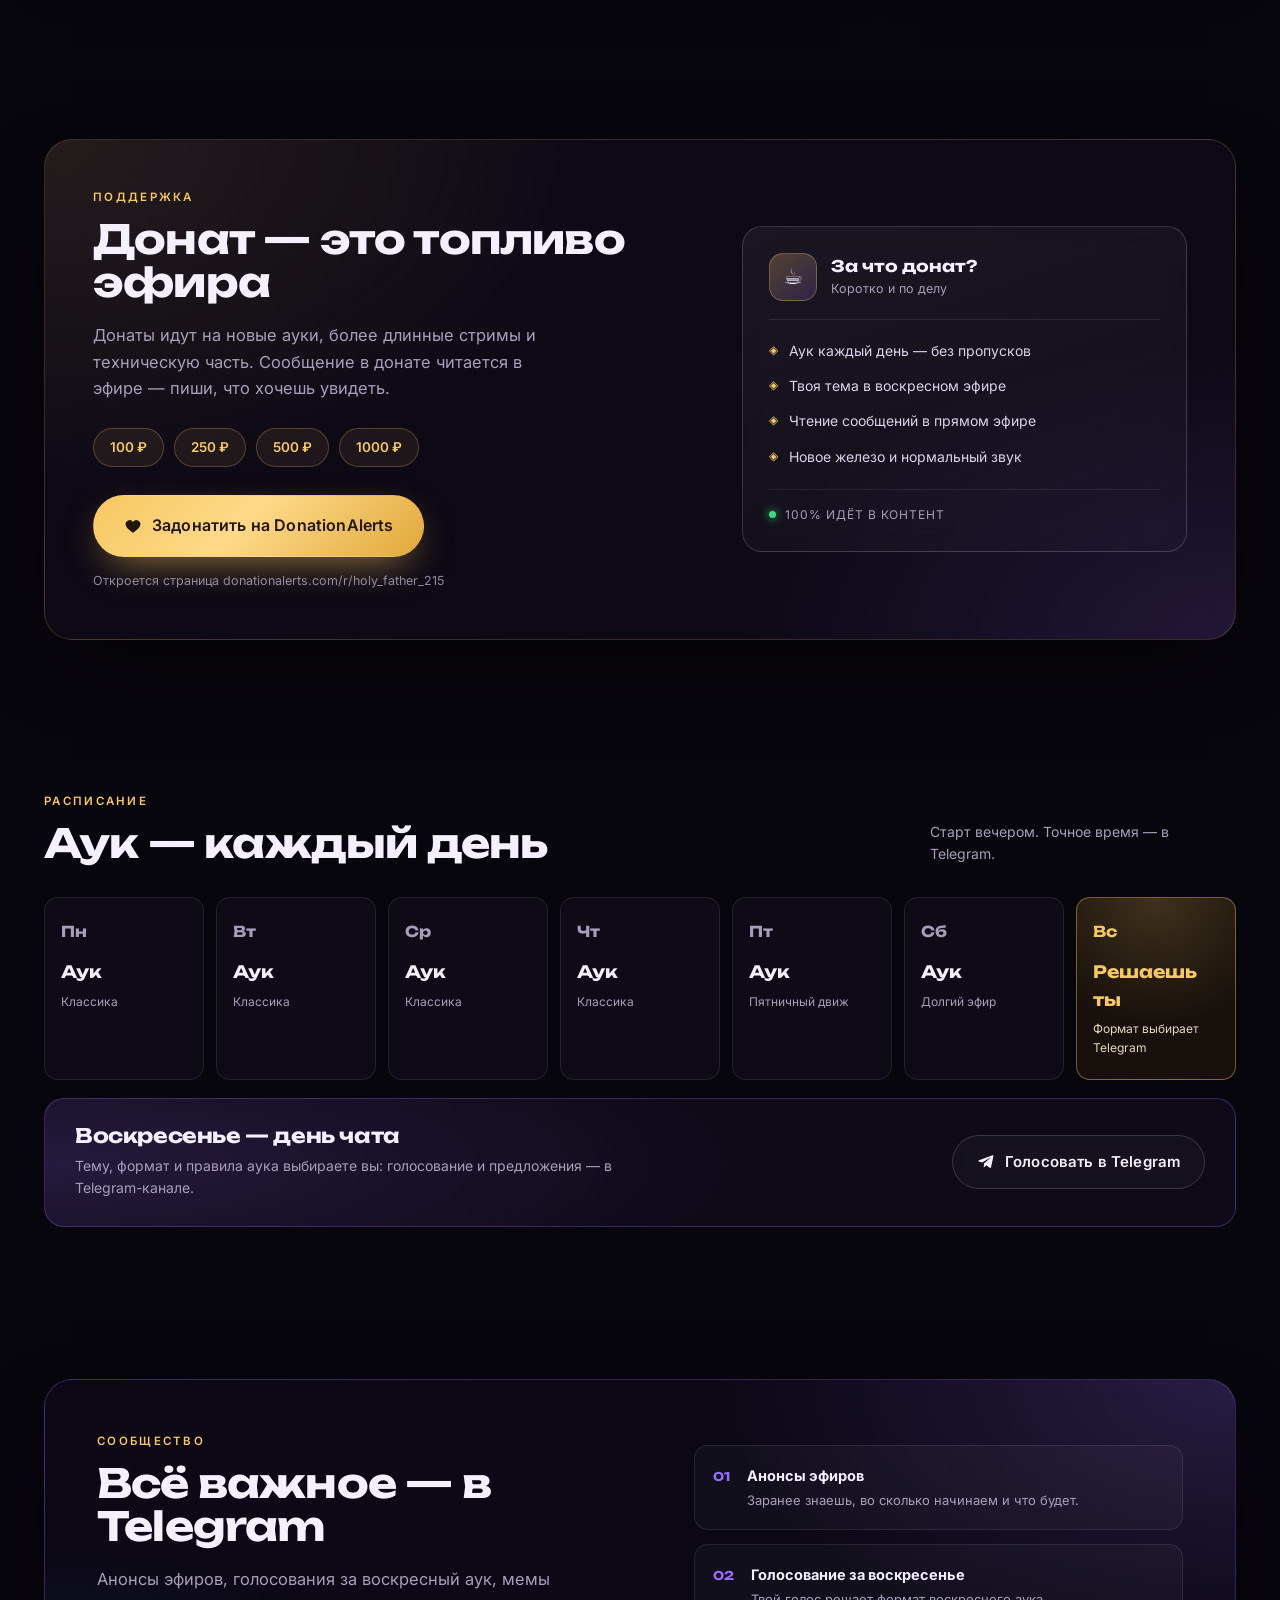
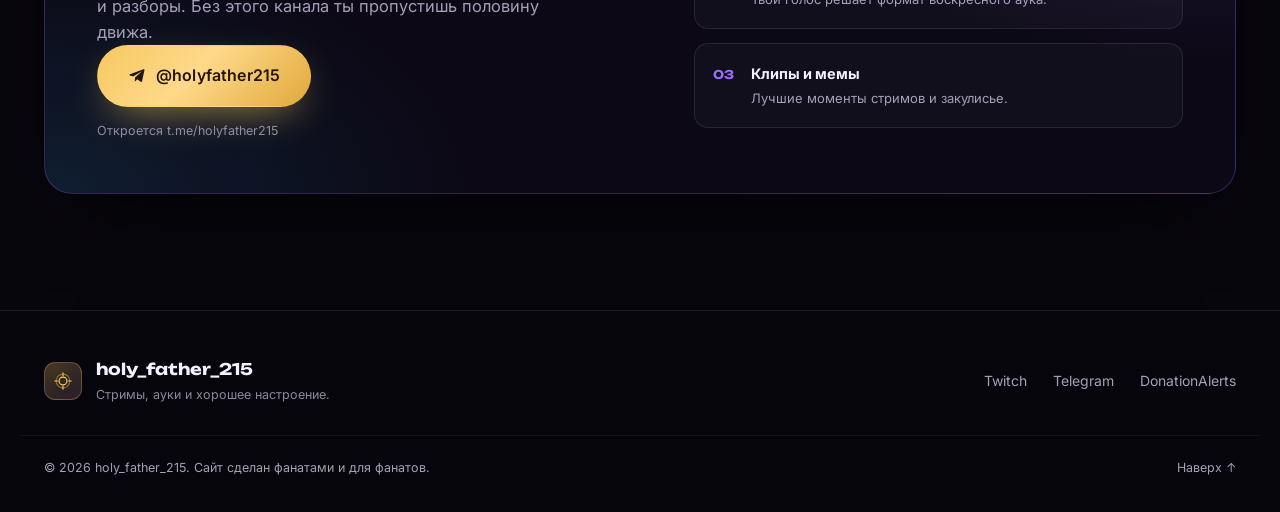
==== commit add148cd: "Сайт holy_father_215: эфир Twitch с чатом, донат, расписание ауков и Telegram Co-authored-by: arena-" ====
--- a/index.html
+++ b/index.html
@@ -1,2077 +1,382 @@
-<!doctype html>
+<!DOCTYPE html>
 <html lang="ru">
 <head>
-<meta charset="UTF-8" />
-<meta name="viewport" content="width=device-width, initial-scale=1.0, maximum-scale=5.0" />
-<title>HOLY_FATHER_215 — Официальный сайт стримера · Стримы 6/7 в 20:00 МСК · Аукцион каждый день</title>
-<meta name="description" content="Официальный стрим-хаб лампового стримера Holy_Father_215 на Twitch. Прямые эфиры 6 дней в неделю в 20:00 по МСК. Ежедневный аукцион игр, музыки и челленджей! Уютный чат на 20–100 зрителей, поддержка по QR-коду." />
-<meta property="og:title" content="HOLY_FATHER_215 — Стримы в 20:00 МСК · Аукцион каждый день" />
-<meta property="og:description" content="Ламповый Twitch-стример Holy_Father_215: 20–100 зрителей, эфиры 6/7 в 20:00 по МСК. Аукцион каждый день! Уютная атмосфера, поддержка по QR-коду и живой чат." />
-<meta property="og:type" content="website" />
-<meta property="og:url" content="https://dimasik1325.github.io/site-holy-father-215/" />
-<meta name="theme-color" content="#0a0518" />
-
-<link rel="icon" href="data:image/svg+xml,%3Csvg xmlns='http://www.w3.org/2000/svg' viewBox='0 0 32 32'%3E%3Crect width='32' height='32' rx='8' fill='%239146ff'/%3E%3Cpath d='M8 7h16v13h-4l-4 4-4-4H8V7z' fill='%23fff'/%3E%3Crect x='11' y='11' width='3' height='4' fill='%239146ff'/%3E%3Crect x='18' y='11' width='3' height='4' fill='%239146ff'/%3E%3C/svg%3E" />
-<link rel="preconnect" href="https://fonts.googleapis.com" />
-<link rel="preconnect" href="https://fonts.gstatic.com" crossorigin />
-<link href="https://fonts.googleapis.com/css2?family=Unbounded:wght@400;600;700;800;900&family=Manrope:wght@400;500;600;700;800&family=JetBrains+Mono:wght@500;700;800&display=swap" rel="stylesheet" />
-
-<style>
-/* =========================================================
-   DESIGN SYSTEM & CSS VARIABLES (FAST, MODERN & IMMUNE TO OVERFLOW)
-   ========================================================= */
-*, *::before, *::after { box-sizing: border-box; margin: 0; padding: 0; }
-html { scroll-behavior: smooth; -webkit-text-size-adjust: 100%; }
-
-:root {
-  --bg-dark: #070312;
-  --bg-card: rgba(18, 11, 38, 0.85);
-  --bg-card-hover: rgba(26, 16, 52, 0.92);
-  --border-card: rgba(255, 255, 255, 0.08);
-  --border-card-hover: rgba(145, 70, 255, 0.45);
-  --border-gold: rgba(251, 191, 36, 0.35);
-
-  --twitch-purple: #9146ff;
-  --twitch-purple-light: #ad7bfd;
-  --twitch-purple-dark: #642bb5;
-  --twitch-glow: rgba(145, 70, 255, 0.4);
-
-  --accent-cyan: #00f0ff;
-  --accent-cyan-glow: rgba(0, 240, 255, 0.35);
-
-  --accent-orange: #ff6a00;
-  --accent-orange-glow: rgba(255, 106, 0, 0.35);
-
-  --accent-gold: #fbbf24;
-  --accent-gold-dark: #d97706;
-  --accent-gold-glow: rgba(251, 191, 36, 0.4);
-
-  --accent-emerald: #10b981;
-  --accent-emerald-glow: rgba(16, 185, 129, 0.4);
-
-  --text-main: #f5f0fc;
-  --text-muted: #9d92b8;
-  --text-muted-light: #c2b7df;
-
-  --font-d: "Unbounded", system-ui, -apple-system, sans-serif;
-  --font-b: "Manrope", system-ui, -apple-system, sans-serif;
-  --font-m: "JetBrains Mono", monospace;
-
-  --radius-sm: 8px;
-  --radius-md: 14px;
-  --radius-lg: 22px;
-  --radius-xl: 30px;
-}
-
-body {
-  background-color: var(--bg-dark);
-  color: var(--text-main);
-  font-family: var(--font-b);
-  font-size: 16px;
-  line-height: 1.65;
-  overflow-x: hidden;
-  -webkit-font-smoothing: antialiased;
-  min-height: 100vh;
-  position: relative;
-}
-
-img, svg { display: block; max-width: 100%; }
-a { color: inherit; text-decoration: none; }
-button { font: inherit; color: inherit; cursor: pointer; border: 0; background: none; }
-
-::selection { background: var(--twitch-purple); color: #ffffff; }
-::-webkit-scrollbar { width: 9px; }
-::-webkit-scrollbar-track { background: #070312; }
-::-webkit-scrollbar-thumb {
-  background: linear-gradient(180deg, var(--twitch-purple), var(--accent-orange));
-  border-radius: 5px;
-}
-
-/* =========================================================
-   WALLPAPER BACKGROUND (SMOOTH HARDWARE ACCELERATED)
-   ========================================================= */
-.site-wallpaper {
-  position: fixed; inset: 0; z-index: -3; pointer-events: none;
-  background-image:
-    radial-gradient(circle at 50% 12%, rgba(145, 70, 255, 0.22), transparent 55%),
-    radial-gradient(circle at 90% 60%, rgba(0, 240, 255, 0.16), transparent 50%),
-    radial-gradient(circle at 10% 75%, rgba(255, 106, 0, 0.18), transparent 45%),
-    linear-gradient(180deg, rgba(7, 3, 18, 0.65) 0%, rgba(9, 4, 22, 0.78) 40%, rgba(7, 3, 16, 0.92) 100%),
-    url('assets/gaming-wallpaper.jpg'),
-    url('[data-uri]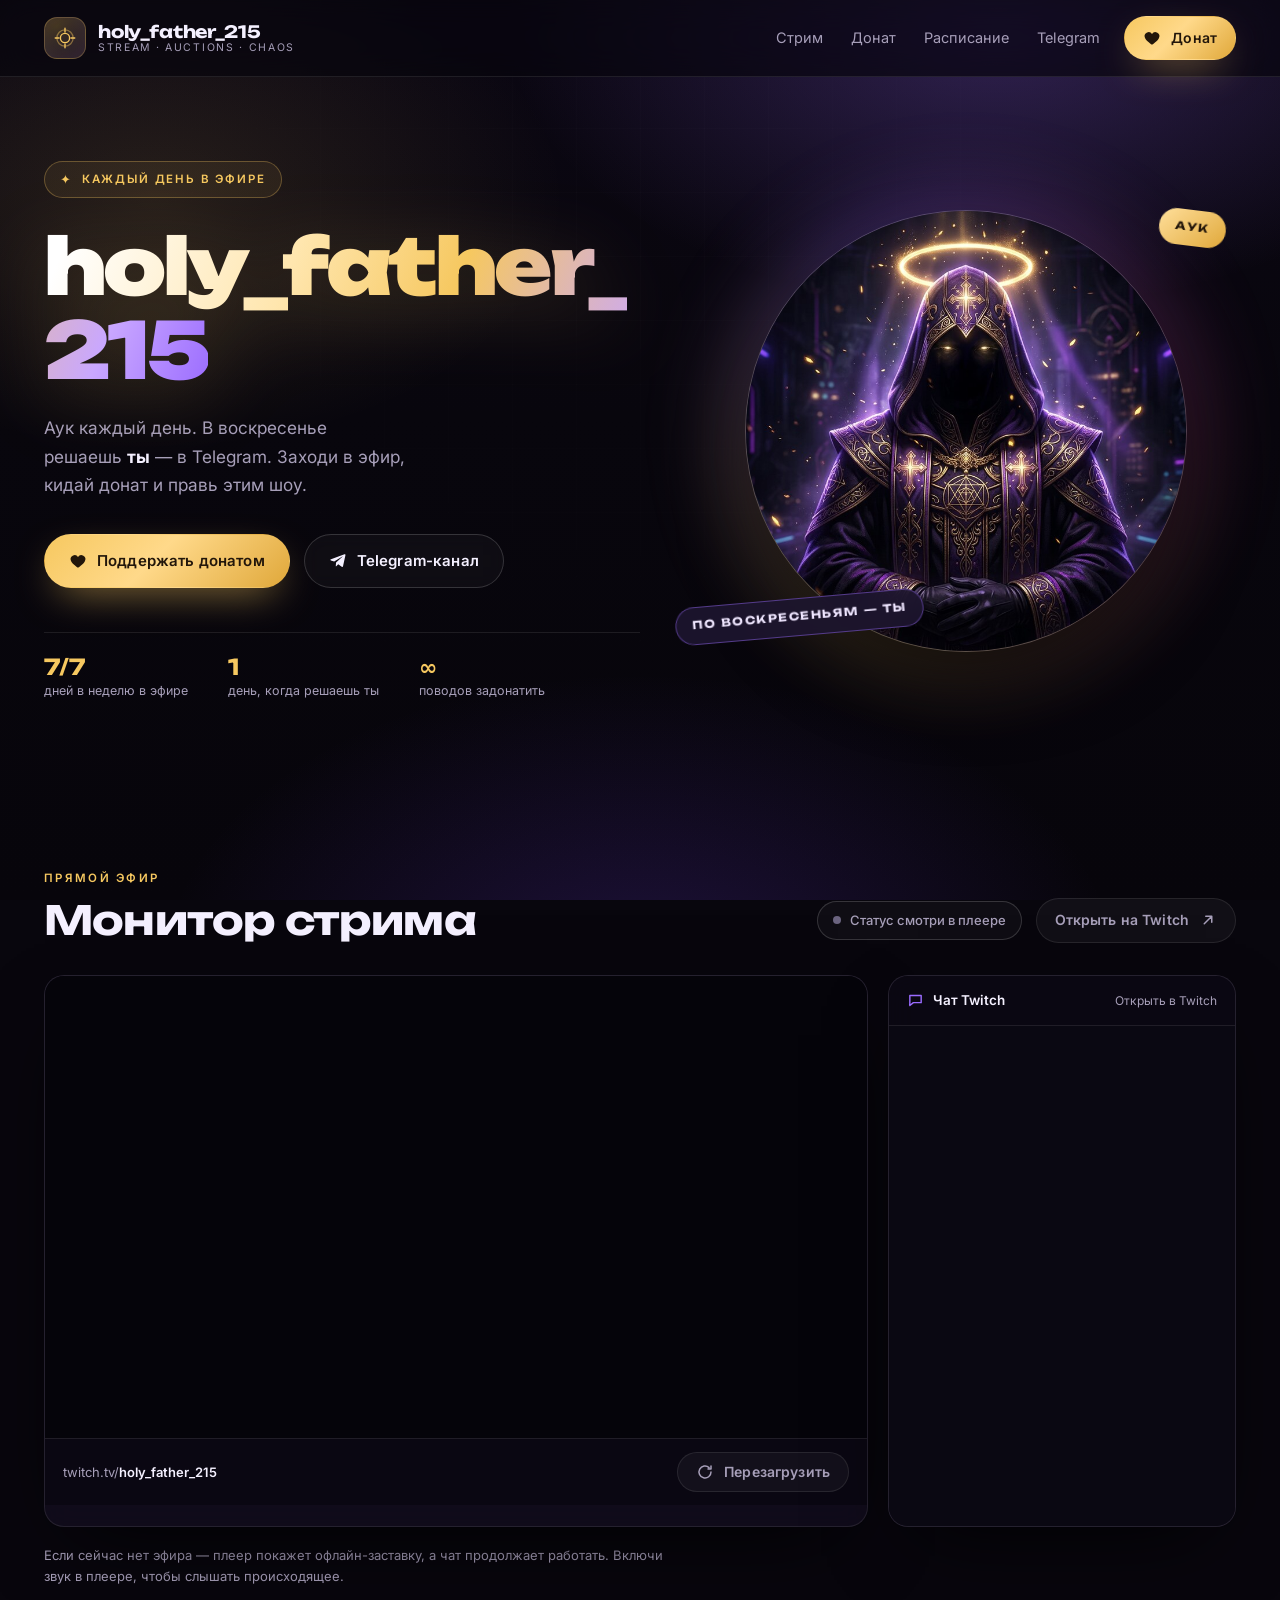
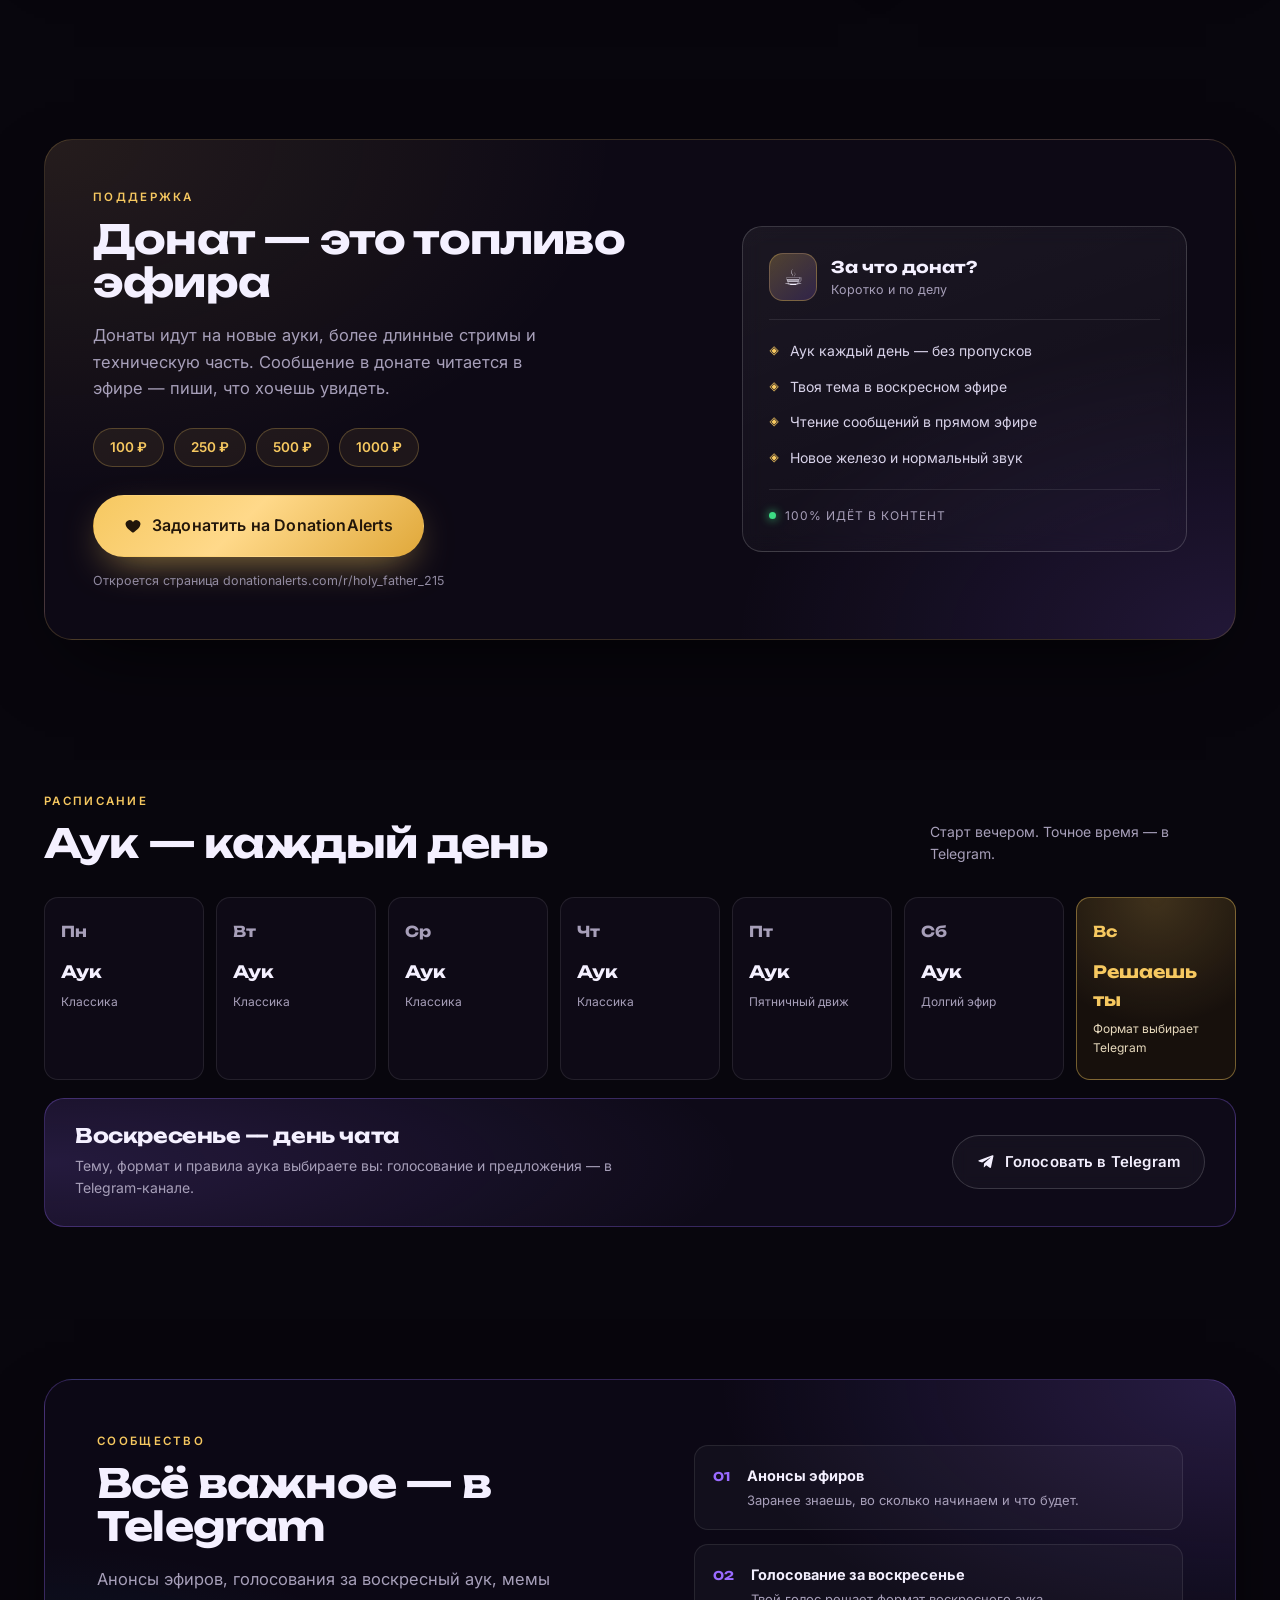
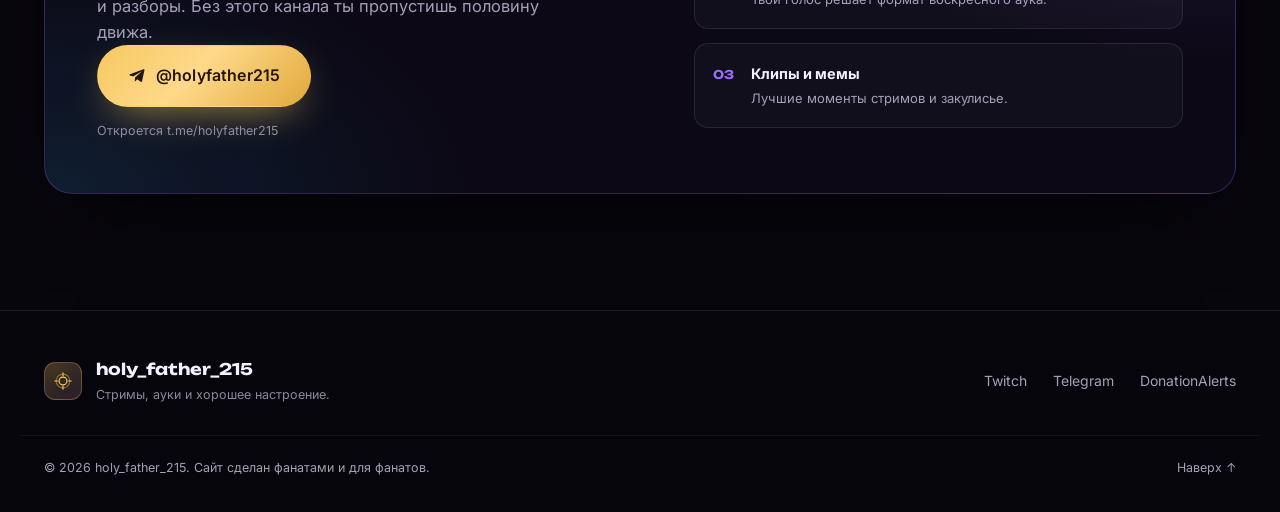
